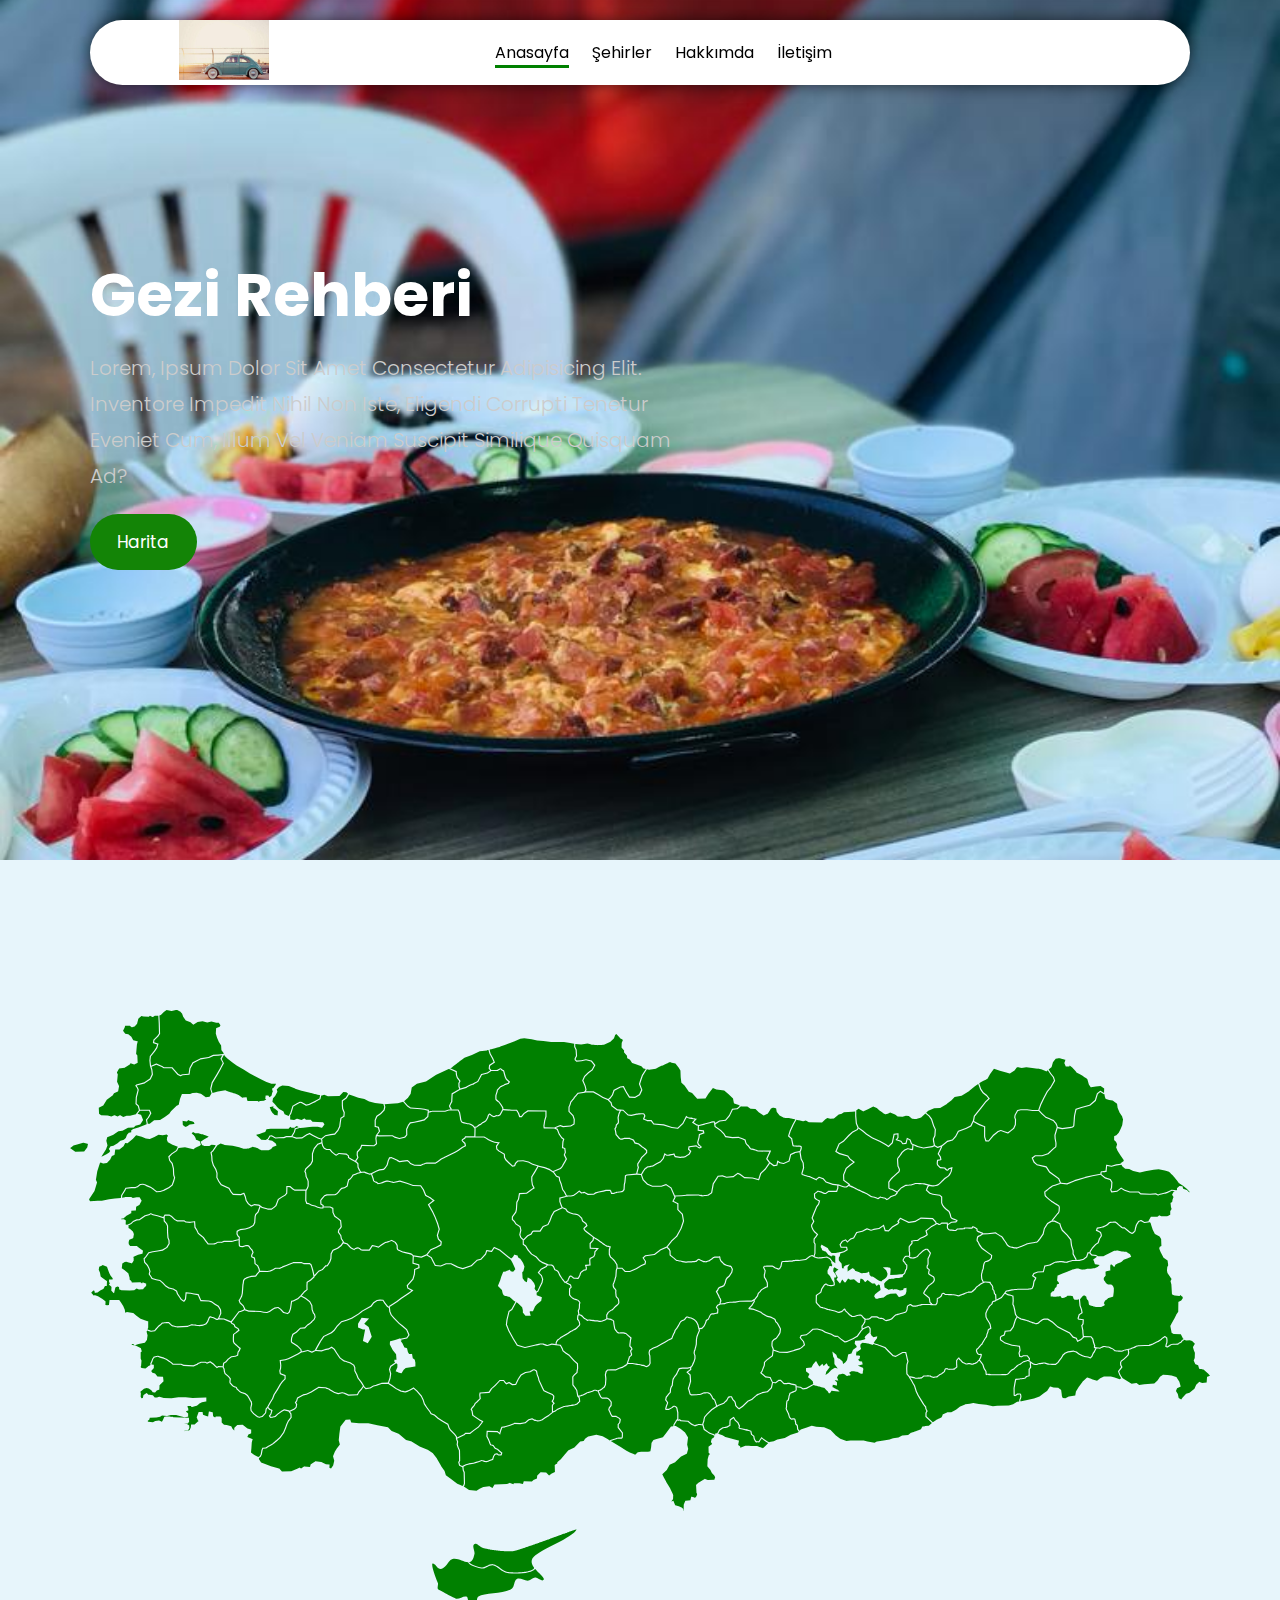
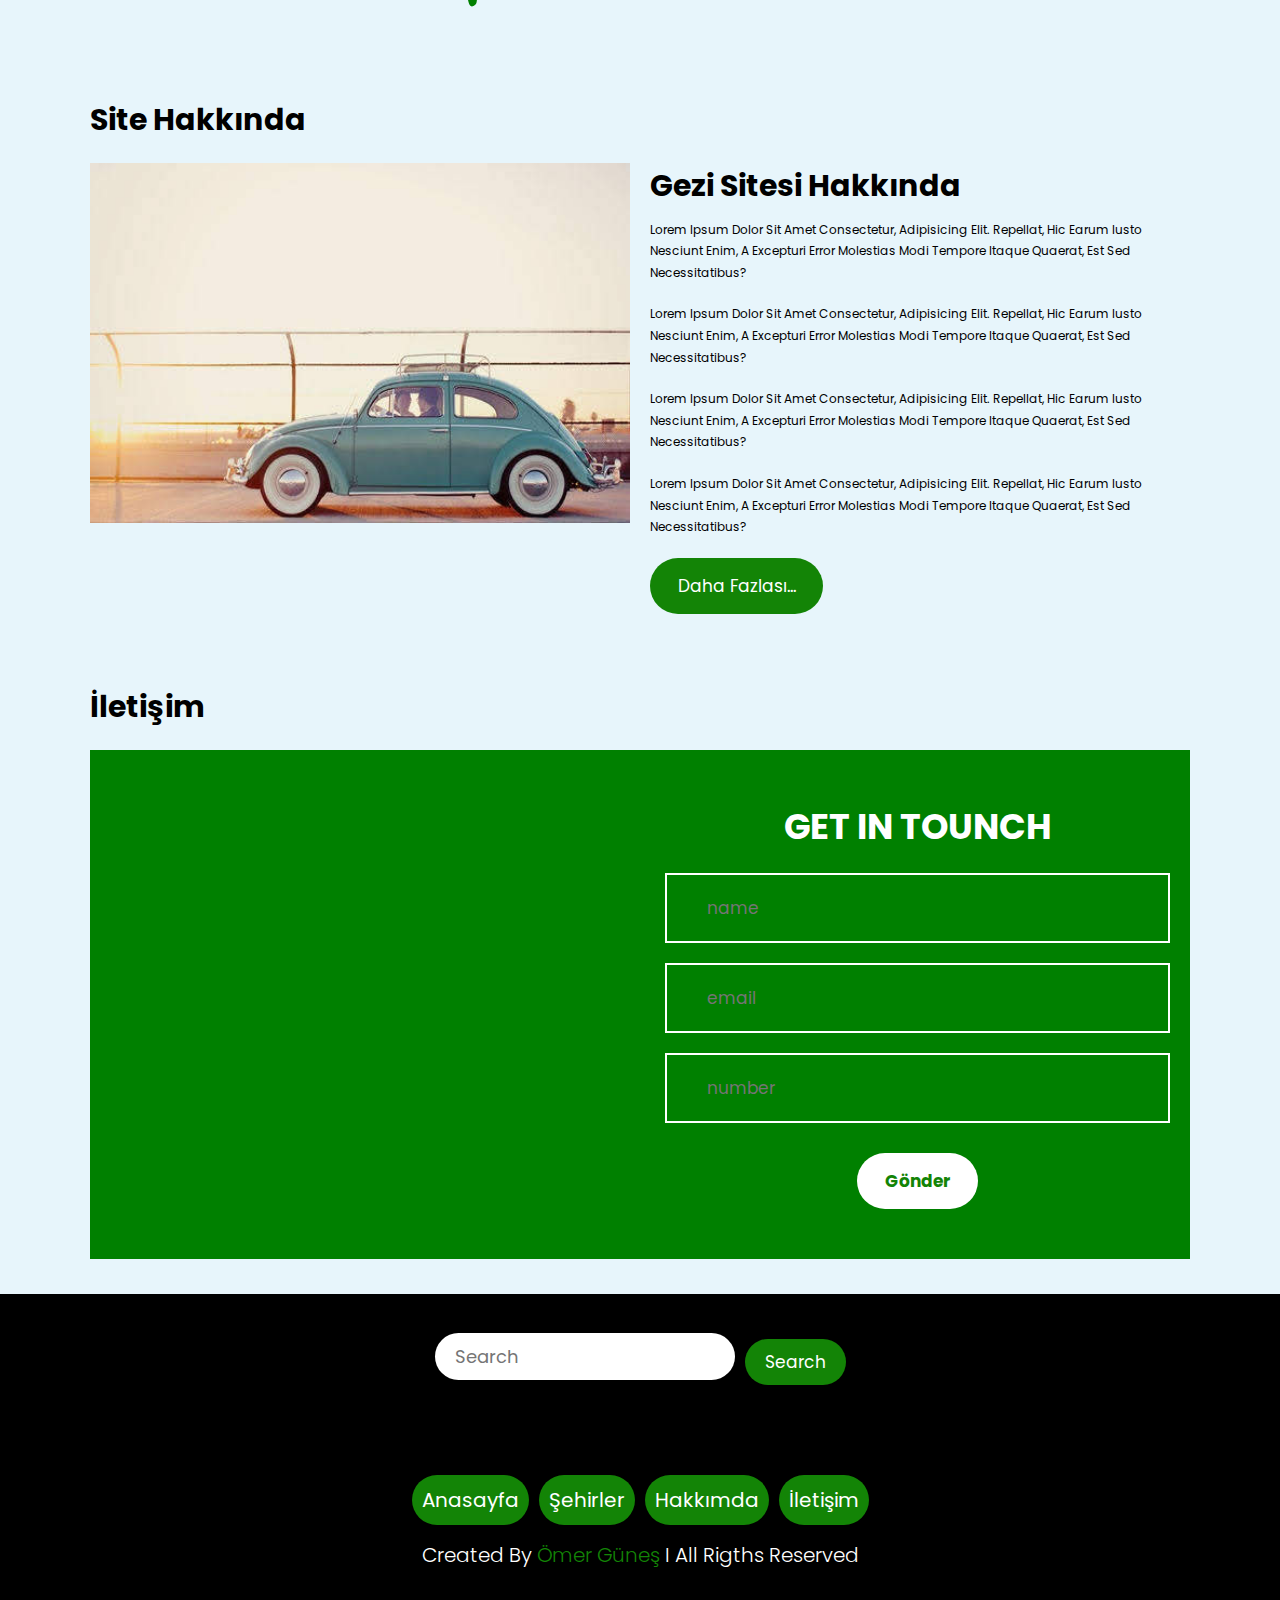
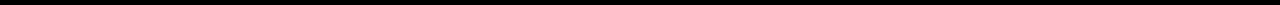
==== index.html @ fa7131a2 "Temel sayfayı oluşturdum" ====
<!DOCTYPE html>
<html lang="en">
  <head>
    <meta charset="UTF-8" />
    <meta http-equiv="X-UA-Compatible" content="IE=edge" />
    <meta name="viewport" content="width=device-width, initial-scale=1.0" />
    <link rel="stylesheet" href="style.css" />
    <link
      rel="stylesheet"
      href="https://cdnjs.cloudflare.com/ajax/libs/font-awesome/6.4.0/css/all.min.css"
      integrity="sha512-iecdLmaskl7CVkqkXNQ/ZH/XLlvWZOJyj7Yy7tcenmpD1ypASozpmT/E0iPtmFIB46ZmdtAc9eNBvH0H/ZpiBw=="
      crossorigin="anonymous"
      referrerpolicy="no-referrer"
    />
    <title>GEZİ</title>
  </head>
  <body>
    <!-- header start -->
    <header class="header">
      <a href="#" class="logo">
        <img src="./img/araba.jpg" alt="logo" />
      </a>
      <nav class="navbar">
        <a href="#" class="active">Anasayfa</a>
        <a href="#">Şehirler</a>
        <a href="#">Hakkımda</a>
        <a href="#">İletişim</a>
      </nav>
      <div class="buttons">
        <button>
          <i class="fa-solid fa-magnifying-glass" style="color: green"></i>
        </button>
        <button>
          <i class="fas fa-bars" style="color: green"></i>
        </button>
      </div>
    </header>
    <!-- header end -->
    <!-- home start -->
    <section class="home">
      <div class="content">
        <h3>Gezi Rehberi</h3>
        <p>
          Lorem, ipsum dolor sit amet consectetur adipisicing elit. Inventore
          impedit nihil non iste, eligendi corrupti tenetur eveniet cum, illum
          vel veniam suscipit similique quisquam ad?
        </p>
        <a href="#" class="btn">Harita</a>
      </div>
    </section>
    <!-- home end -->
    
    <!-- cities start -->
    <!-- SVG Türkiye Haritası | MIT Lisans | dnomak.com -->
    <!--Türkiye Haritası-->
    
    <div class="il-isimleri"></div>
    <div class="svg-turkiye-haritasi">
      <svg
        version="1.1"
        id="svg-turkiye-haritasi"
        xmlns="http://www.w3.org/2000/svg"
        xmlns:xlink="http://www.w3.org/1999/xlink"
        viewBox="0 0 1007.478 527.323"
        xml:space="preserve"
      >
        <g id="turkiye">
          <g
            id="adana"
            data-plakakodu="01"
            data-alankodu="322"
            data-iladi="Adana"
          >
            <path
              d="M545.408,271.835c-0.276,0-0.514,0.209-0.812,0.594c-0.298,0.385-0.571,0.883-0.97,1.28 c-0.469,0.469-1.273,0.823-2.063,1.218c-0.395,0.197-0.768,0.397-1.062,0.561c-0.294,0.165-0.525,0.346-0.5,0.312 c-0.047,0.062-0.208,0.342-0.375,0.656s-0.356,0.697-0.563,1.094c-0.414,0.794-0.824,1.587-1.22,2.061 c-0.519,0.623-0.954,1.969-2.096,2.968c-0.41,0.358-0.525,0.729-0.626,1.156s-0.125,0.904-0.407,1.375 c-0.162,0.269-0.705,1.3-1.189,2.311c-0.242,0.506-0.461,1.02-0.626,1.438s-0.25,0.786-0.25,0.781c0,0.289-0.146,0.497-0.281,0.656 s-0.285,0.299-0.469,0.438c-0.368,0.276-0.827,0.538-1.281,0.78c-0.877,0.47-1.691,0.817-1.75,0.843 c-0.002,0.001-0.062,0.031-0.062,0.031l-2.845,1.717v0.031h-0.033l-2.876,1.498l-4.189,2.404h-0.031l-0.031,0.031l-2.97,1.092 l-0.062,0.031l-3.032,1.748l-0.439,1.688v0.031l0.124,1.312v0.031l0.499,1.531v0.062v0.062l0.123,2.781c0,0,0.016,0.717,0.03,1.469 c0.008,0.376,0.014,0.74,0.03,1.062c0.017,0.322,0.057,0.635,0.062,0.656c0.084,0.336-0.003,0.562-0.094,0.812 s-0.219,0.485-0.344,0.719c-0.25,0.468-0.531,0.875-0.531,0.875v0.031l-0.062,0.031c0,0-0.343,0.381-0.812,0.75 c-0.469,0.369-1.003,0.811-1.688,0.811c-0.545,0-1.063-0.237-1.5-0.439c-0.351-0.162-0.495-0.286-0.594-0.344c0,0-0.06,0-0.062,0 c-0.054-0.01-0.672-0.128-1.406-0.282c-0.383-0.08-0.783-0.164-1.125-0.251c-0.342-0.086-0.582-0.166-0.812-0.281 c0.015,0.008-0.275-0.076-0.594-0.125s-0.708-0.078-1.125-0.126c-0.834-0.094-1.702-0.188-2.25-0.345 c-0.755-0.216-3.191-0.613-3.281-0.627v0.031l-4-0.002c-0.016,0.032-0.127,0.263-0.344,0.562c-0.231,0.319-0.514,0.712-1,0.905 c-0.177,0.071-0.953,0.53-1.563,0.937c-0.609,0.407-1.125,0.78-1.125,0.78l-0.062,0.031l-0.062,0.031l-3.095,0.967l-0.062,0.031 l-2.845,1.373l-0.125,0.031h-0.094l-4.406-0.002l-2.719,0.155l-1.126,1.218l-0.595,2.469v0.031c0.004,0.027,0.109,0.84,0.218,1.781 c0.111,0.958,0.237,1.972,0.155,2.625c-0.115,0.924-0.252,4.125-0.252,4.125v0.094l-0.031,0.062c0,0-0.22,0.625-0.532,1.281 c-0.156,0.328-0.338,0.676-0.532,0.969c-0.193,0.293-0.376,0.538-0.75,0.688c-0.14,0.056-0.476,0.367-0.906,0.781 s-0.968,0.93-1.657,1.343c-0.97,0.581-1.526,0.626-2.031,0.749l1.061,2.751l0.031,0.031v0.031l0.968,1.813l0.031,0.031 c0.02,0.033,0.153,0.27,0.375,0.531c0.237,0.279,0.58,0.469,0.562,0.469c0.282,0,1.048-0.046,1.844-0.061s1.597-0.012,2.125,0.063 c0.943,0.136,1.735,0.455,2.437,1.157c0.726,0.726,1.937,2.439,1.937,2.439l0.125,0.156l-0.031,0.156l-0.127,3.156v0.188 l-0.094,0.125l-1.47,1.718l-0.407,1.562l0.78,1.594l0.031,0.031v0.031l0.843,2.156l1.093,1.689l3.156,0.002h0.125l0.125,0.062 l2.655,1.501l0.031,0.031l0.062,0.062l0.999,1.001l0.188,0.188l-0.033,0.229l-0.126,1.156v0.031l-0.407,1.906v0.125l-0.094,0.094 l-1.157,1.28l-0.001,2.5l1.687,2.157l1.874,2.376l0.125,0.156v0.156l-0.002,2.781c0,0-0.018,0.526-0.126,1.062 c-0.054,0.268-0.124,0.551-0.281,0.812c-0.157,0.261-0.477,0.531-0.875,0.531c-0.379,0-1.217-0.017-2.031-0.001 c-0.407,0.008-0.803,0.045-1.125,0.061c-0.322,0.017-0.599,0.025-0.625,0.031c-0.315,0.079-1.176,0.629-2.281,0.905 c-0.934,0.233-3.099,0.937-3.189,0.967l-0.062,0.031l-0.189,0.098l2.155,1.313l6.248,3.753l5.498,3.378l0.031,0.031l3.343,1.752 h0.031l2.437,1.063l1.844,0.782l2.095-2.093l0.125-0.125l0.156-0.031l2.875-0.342h0.031h0.031l6.125,0.003l2-0.468l0.658-3.562 v-0.031l0.346-3.719l0.031-0.125l0.062-0.094l1.439-2.155l0.062-0.125l0.156-0.062l2.689-1.061h0.031l0.031-0.031l5.563-1.372 l3.252-4.31l3.753-4.998l0.125-0.156l0.219-0.031l1.781-0.28l0.251-1.531l0.031-0.094l0.031-0.094l1.783-3.03l0.031-0.031v-0.031 l1.407-1.749c0-0.248,0.002-3.016,0.002-3.5c0-0.505,0.001-2.125,0.001-2.125c-0.034-0.14-0.734-2.996-0.873-3.969 c-0.034-0.237-0.168-0.372-0.5-0.531s-0.802-0.276-1.25-0.501c-0.016-0.008-0.085-0.031-0.25,0.031s-0.364,0.195-0.562,0.344 c-0.396,0.297-0.75,0.656-0.75,0.656l-0.029,0.061l-0.094,0.031l-2.782,1.529l-0.094,0.031l-0.094,0.031 c0,0-1.74,0.124-2.438,0.124c-0.274,0-0.563-0.145-0.719-0.344s-0.207-0.393-0.219-0.562c-0.024-0.339,0.062-0.625,0.062-0.625 l0.657-2.375v-0.031v-0.031l0.939-2.311l-0.25-0.5l-0.031-0.062l-1.343-1.845l-0.123-0.157l0.031-0.219l0.501-2.406l0.031-0.125 l0.062-0.094l2.158-2.749l0.031-0.062h0.031c0,0,0.357-0.358,0.719-0.75c0.181-0.196,0.379-0.391,0.5-0.562 c0.091-0.128,0.118-0.246,0.125-0.25c0.003-0.614,0.126-2.531,0.126-2.531v-0.062l0.031-0.062l0.626-1.906l0.031-0.062l0.031-0.062 l0.813-1.125l0.377-3.562v-0.031c0,0,0.073-0.43,0.189-0.969s0.231-1.144,0.501-1.594c0.374-0.623,1.239-2.143,2.096-2.999 c0.62-0.62,1.157-1.968,1.157-1.968v-0.031l0.031-0.031l1.877-3.78l0.125-0.25l0.281-0.031l2.906-0.373h0.031h0.031l4.375,0.002 h0.031l2.156-0.655v-0.219l0.656-0.031c0.105-0.118,0.263-0.275,0.531-0.625c0.348-0.454,0.697-1.08,0.72-1.219 c0.088-0.53,0.382-1.137,0.657-1.688s0.532-1,0.532-1l0.813-2.781v-0.035l0.001-2.281l-0.718-2.062l-0.031-0.125v-0.094 l0.251-2.031v-0.062l0.031-0.062c0,0,0.533-1.191,0.626-1.562c0.131-0.524,0.501-1.906,0.501-1.906l0.501-2.25l0.127-3.719v-0.031 l0.376-2.656v-0.062l0.031-0.031l0.626-1.906v-0.031l1.596-3.624l-0.842-3.25c0,0-0.252-1.139-0.374-1.625 c-0.002-0.007-0.138-0.276-0.281-0.562s-0.32-0.64-0.5-0.969c-0.342-0.624-0.624-1.133-0.655-1.188c0,0-1.022-1.23-1.905-1.782 c-0.985-0.616-1.907-1.102-3.624-1.471c-0.916-0.197-1.31-0.39-1.531-0.501S545.871,271.835,545.408,271.835z"
            />
          </g>
          <g
            id="adiyaman"
            data-plakakodu="02"
            data-alankodu="416"
            data-iladi="Adıyaman"
          >
            <path
              d="M705.466,280.329c-0.12,0.034-0.464,0.146-0.875,0.312 c-0.429,0.173-0.949,0.382-1.438,0.593c-0.911,0.393-1.64,0.7-1.75,0.749l-1.72,1.687l-0.031,0.062l-3.534,4.936l-0.062,0.094 l-0.094,0.062l-3.751,2.123l-0.031,0.031l-5.001,2.309l-0.062,0.031h-0.031l-2.157,0.562l-0.219,0.031l-0.188-0.125l-3.218-2.314 v-0.031h-0.031l-3.03-2.565c-0.14,0.01-0.503,0.031-1.094,0.03c-0.692,0-1.419,0.039-2-0.251c-0.796-0.398-2.291-1.492-2.437-1.595 l-0.062-0.031l-5.311-1.753l-0.062-0.031l-0.031-0.031l-2.811-1.752l-4.155-1.033h-0.031l-3.438,0.186l-3.44,3.092l-0.031,0.031 l-2.157,1.593l-0.094,0.062l-0.125,0.031l-4.375,0.686l-0.658,1.437l2.654,3.126l0.094,0.094v0.093l0.904,3.031l0.094,0.312 l-0.219,0.188c0,0-0.783,0.731-1.689,1.499c-0.452,0.384-0.924,0.794-1.376,1.124s-0.86,0.589-1.25,0.718 c-1.087,0.361-5.001,1.591-5.001,1.591l-6.251,1.809h-0.094h-0.062l-6.438-0.191h-0.062h-0.062l-5.343-1.784l-0.627,4.562 l-0.031,0.219l-0.156,0.125l-4.783,3.528l-0.062,0.031l-1.939,1.968c-0.001,0.159,0.007,0.54-0.032,1.156 c-0.023,0.366-0.071,0.768-0.126,1.125c-0.054,0.357-0.109,0.655-0.251,0.938c-0.134,0.268-0.6,1.463-1.001,2.53 c-0.402,1.068-0.751,2.062-0.751,2.062l-0.031,0.062l-0.031,0.062l-0.813,1.062l3.654,3.19l3.938,0.502l0.281,0.031l0.125,0.25 l1.967,4.095l-0.156,0.062l2.375,0.22l2.626-1.999l0.156-0.125h0.156l1.781,0.001h0.188l0.156,0.156l2.155,2.157l0.094,0.094 l0.031,0.125c0.007,0.013,0.023,0.041,0.094,0.094c0.141,0.105,0.5,0.281,1.312,0.282c0.836,0,1.511-0.12,2.188-0.187 c0.677-0.067,1.375-0.064,2.156,0.22c0.632,0.23,1.651,0.469,2.594,0.657c0.943,0.189,1.748,0.313,2.219,0.501 c0.15,0.06,0.246,0.09,0.375,0.156s0.305,0.219,0.375,0.406c0.14,0.374,0.062,0.547,0.061,1.031c0,0.092,0.022,0.313,0.031,0.438 l0.062-0.438l3.375,0.346l0.125,0.031l0.094,0.062l2.03,1.313l2.719-0.343l6.314-3.466l-0.437-2.438l-2.374-2.063l-1.53-1.251 l-0.281-0.25l0.156-0.344l1.095-2.311l-2.843-2.408l-0.188-0.156v-0.219l0.001-2.031v-0.438l0.438-0.062l4.406-0.592l1.282-2.405 l0.031-0.062l0.031-0.031l2.251-2.655l0.469-0.562l0.375,0.625l1.717,3.095l0.031,0.062l0.874,1.156l2.126-2.03l0.469-0.438 l0.312,0.562l0.811,1.438l2.063-2.03l0.5-0.5l0.312,0.594l1.061,2.001l0.969,0.439l0.562,0.25l-0.375,0.5l-2.814,3.873v0.031 l-0.627,2.719v0.031l2.563-1.749c0,0,0.06-0.06,0.062-0.062c0.094-0.094,1.735-1.753,2.157-2.28 c0.197-0.247,0.49-0.458,0.812-0.688s0.678-0.471,1.031-0.687c0.706-0.433,1.344-0.78,1.344-0.78l0.188-0.094l0.188,0.031 l2.406,0.595l-0.78-1.062l-2.029-2.782l-0.091-0.122v-0.156l-0.123-4.438l-0.937-1.782l-0.062-0.062v-0.094l-0.498-3.281 l-0.218-1.312l1.031,0.845l2.405,2.032l0.094,0.094l0.031,0.125c0,0,0.187,0.529,0.405,1.125c0.219,0.596,0.504,1.291,0.593,1.469 c-0.041-0.082,0.074,0.094,0.281,0.219c0.207,0.125,0.477,0.254,0.75,0.375c0.546,0.243,1.094,0.407,1.094,0.407l0.094,0.062 l0.062,0.062l2.03,1.876l0.125,0.125l0.031,0.156l0.468,2.156l2.095-1.53l1.407-1.999l0.972-4.687l0.062-0.281l0.281-0.094 l2.562-0.811l1.314-2.968l0.031-0.094l0.125-0.094l2.376-1.749l0.938-0.78l-0.624-1.281l-0.062-0.094l-1.061-1.157l-0.156-0.188 l0.031-0.219l0.251-2.031l0.062-0.406l0.406-0.031l4.156-0.248l3.625-0.842l1-0.843c-0.074-0.051-0.082-0.032-0.156-0.094 c-0.19-0.16-0.401-0.379-0.5-0.688s-0.024-0.709,0.219-1c0.38-0.456,1.38-1.394,2.313-2.28c0.917-0.869,1.721-1.628,1.751-1.655 l0.002-2.812c-0.043-0.085-0.232-0.477-0.531-0.906c-0.165-0.238-0.352-0.465-0.5-0.594 C705.549,280.358,705.489,280.341,705.466,280.329z"
            />
          </g>
          <g
            id="afyonkarahisar"
            data-plakakodu="03"
            data-alankodu="272"
            data-iladi="Afyonkarahisar"
          >
            <path
              d="M284.288,204.223c-0.181,0.067-1.091,0.432-2.281,0.843 c-0.651,0.224-1.343,0.453-1.906,0.624c-0.282,0.085-0.535,0.135-0.75,0.188c-0.192,0.047-0.334,0.086-0.5,0.094 c0.005,0.012-0.137,0.049-0.281,0.125c-0.193,0.101-0.456,0.249-0.75,0.438c-0.589,0.376-1.322,0.895-2.032,1.405 c-1.422,1.02-2.751,2.029-2.751,2.029l-0.219,0.156l-0.219-0.062l-2.688-0.72l-2.5-0.595l-2.471,3.78l-0.156,0.219h-0.281 c0,0-1.598-0.001-2.312-0.001c-0.357,0-1.264,0.022-2.188-0.001c-0.924-0.023-1.828-0.079-2.375-0.189 c-0.654-0.131-1.024-0.578-1.405-0.939c-0.382-0.361-0.778-0.69-1.469-0.845c-0.585-0.13-1.436,0.154-2.125,0.53 c-0.689,0.376-1.188,0.811-1.188,0.811l-0.219,0.156l-0.25-0.094c0,0-0.726-0.207-1.562-0.626s-1.811-1.01-2.437-1.845 c-0.999-1.334-2.491-2.656-2.561-2.72l-2.906-0.721l-1.407,2.155l-0.031,0.062l-0.062,0.062l-3.22,2.498l-0.062,0.031l-0.062,0.031 l-3.907,1.717l-1.502,2.78l-0.19,4.156v0.062v0.094l-1.097,3.035v0.062l-0.062,0.031l-2.127,3.218l-0.125,0.188l-0.219,0.031 l-1.25,0.155l-2.752,3.092l-0.062,0.062l-0.094,0.031l-3.314,1.593l-3.658,4.029l-0.188-0.156l-0.062,0.75v0.188l-0.156,0.125 l-3.127,2.873l-0.031,0.031h-0.031l-2.626,1.655l-0.19,2.844v0.031l0.092,3.344v0.25l-0.188,0.156l-2.345,1.811l-0.031,0.031 l-0.031,0.031l-2.596,3.03l3.405,1.846l0.031,0.031l0.031,0.031l3.936,3.033l0.094,0.062l0.031,0.094l1.81,3.313l0.031,0.094v0.094 l0.342,3.781l0.031,0.062l0.999,2.72l0.905,1l0.094,0.094l0.031,0.125l0.53,2.406l0.031,0.156l-0.062,0.156l-0.97,2.311 l-0.031,0.125l-0.094,0.062c0,0-0.605,0.545-1.251,1.155c-0.322,0.306-0.634,0.638-0.906,0.905 c-0.272,0.268-0.518,0.506-0.562,0.562c-0.183,0.229-0.407,0.365-0.719,0.594s-0.671,0.508-1.031,0.749 c-0.71,0.477-1.354,0.892-1.375,0.905h-0.031l-2.22,2.405l-0.125,0.156h-0.188l-3.844,0.342l-3.44,3.436l-0.062,0.062l-0.062,0.031 l-2.782,1.592l-1.064,3.187v0.031c-0.002,0.028-0.05,0.58-0.095,1.188c-0.045,0.623-0.095,1.342-0.095,1.438 c0-0.03,0.088,0.238,0.188,0.438c0.071,0.142,0.09,0.191,0.125,0.25l3.124,2.002l1.968,1.345l0.062,0.031l0.031,0.031l2.655,2.689 l0.094,0.094l0.062,0.125l0.468,1.844l0.781-0.062l4.376-1.154l0.156-0.031l0.156,0.062l3.405,1.408l2.907-1.404l-0.156-0.094 l1.908-3.53l2.283-4.03v-0.031l0.031-0.031l3.158-4.529l0.062-0.125l0.125-0.031l6.564-3.215l2.532-2.155l2.721-3.811v-0.031 l0.031-0.031l3.533-3.529l0.094-0.094l0.125-0.031l4.532-1.404l4.439-1.717l5.877-3.622l0.062-0.031l3.251-2.623l0.031-0.031h0.031 l7.752-4.277l2.19-3.03l0.062-0.094l0.094-0.031l3.157-1.904l0.062-0.062h0.094l2.531-0.374h0.062h0.037l2.656,0.126h0.25 l0.156,0.219l1.624,2.501v0.031l2.279,2.876l1.469,0.813l-0.5-0.812l6.533-4.277h0.031l4.002-3.029h0.031l6.283-4.278l2.907-2.06 l-3.343-1.908l-0.188-0.094l-0.062-0.219l-0.499-2.031l-0.062-0.25l0.156-0.188l5.003-5.747l1.19-4.311l0.283-4.031v-0.312 l0.312-0.125l3.439-1.373l-0.187-1.812l-4.749-1.409l-0.344-0.125v-0.375l0.253-6.281l-1.311-1.157 c-0.168-0.049-4.211-1.228-6.061-1.565c-1.061-0.194-2.202-0.643-3.218-1.096c-1.017-0.453-1.95-0.911-2.405-1.063 c-0.426-0.142-0.704-0.484-0.875-0.844s-0.264-0.757-0.311-1.156c-0.097-0.799-0.03-1.649-0.03-2.062 c0-0.073-0.082-0.328-0.219-0.625s-0.337-0.625-0.53-0.938c-0.376-0.606-0.726-1.094-0.749-1.125l-0.031-0.031L284.288,204.223z"
            />
          </g>
          <g
            id="agri"
            data-plakakodu="04"
            data-alankodu="472"
            data-iladi="Ağrı"
          >
            <path
              d="M910.727,145.691l-6.97,1.34l-6.22,1.403h-0.031l-9.377,2.839l-0.062,0.031l-6.721,2.808 l-0.125,0.062h-0.125l-5.688-0.534c-0.007,0.002-0.024-0.003-0.031,0c-0.554,0.206-1.048,0.423-2.219,0.843 c-1.677,0.6-3.456,1.22-4.22,1.373c-0.121,0.024-0.678,0.277-1.281,0.687c-0.603,0.411-1.294,0.949-2.001,1.499 c-0.707,0.55-1.408,1.135-2.001,1.593s-1.049,0.789-1.407,0.968c-0.111,0.055-0.172,0.13-0.219,0.312 c-0.047,0.182-0.029,0.463,0,0.781c0.058,0.637,0.249,1.37,0.249,2c0.015,0.045,0.061,0.128,0.125,0.219 c0.128,0.181,0.343,0.426,0.594,0.688c0.501,0.524,1.186,1.157,1.874,1.751c1.358,1.175,2.684,2.194,2.718,2.22l0.031,0.031 c0.054,0.033,4.492,2.727,6.029,3.753c0.902,0.601,1.187,1.538,1.187,2.407s-0.189,1.75-0.189,2.562 c-0.001,1.835-1.162,2.694-1.377,2.843l-0.031,0.031c-0.011,0.008-0.094,0.094-0.094,0.094l-4.534,5.748l1.469,0.001h0.125 l0.094,0.062l4.687,2.253l0.188,0.125l0.062,0.188l0.749,2.594l0.031,0.062l1.279,2.97l4.123,4.158h0.031v0.031l3.404,4.158 l0.094,0.125l0.031,0.156l0.622,5.219v0.062c0.016,0.053,0.258,0.806,0.53,1.688c0.141,0.456,0.278,0.928,0.405,1.312 c0.128,0.384,0.259,0.706,0.281,0.75c0.156,0.313,0.162,0.575,0.187,0.938s0.031,0.786,0.03,1.188c0,0.737-0.028,1.3-0.032,1.406 l2.716,5.063l-0.531,0.281l2.812-0.06h0.031l3.626-1.029l0.031-0.031l2.345-1.843l1.127-3.437l0.094-0.344h0.375l1.344,0.001 c0.03-0.156,0.051-0.32,0.094-0.469c0.132-0.456,0.312-0.844,0.312-0.844v-0.062l0.031-0.031l1.626-2.405v-0.031l0.031-0.031 l3.033-3.404l0.031-0.031l0.062-0.031l1.97-1.311l1.221-3.624l0.031-0.062l0.031-0.062c0,0,0.313-0.428,0.657-0.938 c0.343-0.51,0.751-1.124,0.845-1.312c-0.035,0.07,0.002-0.109-0.031-0.344s-0.102-0.543-0.188-0.844s-0.198-0.595-0.281-0.844 c-0.069-0.207-0.087-0.336-0.125-0.469c-0.011-0.009-0.016,0.012-0.031,0c-0.078-0.059-0.214-0.155-0.375-0.25 c-0.321-0.19-0.752-0.436-1.188-0.657c-0.871-0.441-1.75-0.813-1.75-0.813l-0.406-0.188l0.156-0.438l0.626-1.969l0.094-0.281 l0.281-0.062l3.125-0.529v0.031c0.027-0.008,0.689-0.21,1.438-0.437c0.382-0.116,0.772-0.234,1.094-0.343 c0.322-0.11,0.589-0.247,0.594-0.25c0.455-0.273,2.212-1.232,2.407-1.343c0,0,0.113-0.082,0.125-0.094 c0.087-0.087,0.365-0.385,0.781-0.781c0.237-0.226,0.501-0.465,0.719-0.656c0.218-0.191,0.332-0.322,0.562-0.438 c0.216-0.108,0.294-0.099,0.469-0.125s0.378-0.068,0.625-0.094c0.494-0.051,1.113-0.079,1.719-0.124 c1.211-0.089,2.375-0.155,2.375-0.155l0.188-0.031l0.125,0.094l1.53,1.001l0.031,0.031l0.031,0.031l1.655,1.657l0.031,0.031 c0.032,0.025,0.645,0.475,1.311,1.001c0.343,0.27,0.682,0.541,0.969,0.782c0.247,0.207,0.416,0.327,0.562,0.5 c0.018,0.008,0.078,0.053,0.156,0.062c0.157,0.019,0.401,0.01,0.625,0c0.448-0.021,0.875-0.062,0.875-0.062l0.219-0.031 l0.188,0.125l2.749,2.314l1.811,1.501l0.062,0.031c0.052,0.031,0.426,0.255,0.875,0.5c0.24,0.131,0.488,0.251,0.688,0.344 c0.1,0.046,0.19,0.073,0.25,0.094c0.063-0.039,0.146-0.109,0.25-0.188c0.225-0.171,0.507-0.415,0.781-0.656 c0.481-0.423,0.834-0.746,0.938-0.843l0.501-2.438v-0.031c0,0,0.608-2.26,0.814-2.875c0.079-0.237,0.207-0.474,0.375-0.75 s0.392-0.567,0.594-0.875s0.405-0.626,0.562-0.875s0.275-0.484,0.281-0.5c0.16-0.4,0.395-0.463,0.656-0.594 s0.584-0.245,0.875-0.344c0.582-0.198,1.125-0.343,1.125-0.343l0.188-0.031l0.188,0.094l2.874,1.596l3.75-0.592l-0.281-0.25 l0.188-0.344l1.783-3.03l0.156-0.25h0.281l5.5,0.003l1.376-1.155l0.219-0.188l0.281,0.125l1.531,0.595l5.031,0.003h0.062 l1.281-0.437l0.094-0.031l1.406-0.843l0.002-3v-0.125l0.094-0.125l1.126-1.843l-0.53-1.531l-0.031-0.031v-0.062l-0.373-3.281 l-0.062-0.312l0.281-0.156l1.188-0.78l0.345-2.062l0.031-0.031v-0.031l0.813-2.312l-1.124-1.689l-0.188-0.25l0.156-0.25l1.251-2.28 l0.094-0.125l0.125-0.062l0.812-0.438l-2.5-0.345l-4.313,2.092h-0.031l-0.031,0.031c0,0-1.133,0.31-2.344,0.624 c-0.606,0.157-1.222,0.317-1.75,0.437s-0.894,0.188-1.219,0.187c-0.149,0-0.826,0.191-1.344,0.405 c-0.518,0.215-0.938,0.437-0.938,0.437l-0.219,0.125l-0.219-0.125l-1.999-1.001l-4.906,0.341h-0.031h-0.027l-8.375-0.349 l-0.188-0.031l-0.125-0.094l-1.655-1.501l-7.469-0.004h-0.094l-0.094-0.031l-4.624-1.597l-0.062-0.031h-0.031l-2.749-1.626 l-3.313,2.467l-0.094,0.094h-0.125l-4.812,0.716l-0.406,0.062l-0.126-0.378l-0.905-2.126l-0.094-0.219l0.125-0.188l0.657-1.406 l0.347-4.688l-1.249-2.22l-4.468-1.346l-0.094-0.031l-0.062-0.062L910.727,145.691z"
            />
          </g>
          <g
            id="amasya"
            data-plakakodu="05"
            data-alankodu="358"
            data-iladi="Amasya"
          >
            <path
              d="M486.914,88.991l-1.157,2.655l-0.031,0.062c-0.017,0.06-0.196,0.75-0.407,1.562 c-0.11,0.423-0.232,0.861-0.313,1.219c-0.08,0.358-0.125,0.707-0.125,0.688c0,0.043,0.052,0.381,0.094,0.781 s0.084,0.901,0.124,1.406s0.068,1.025,0.061,1.469s0.003,0.786-0.22,1.156c-0.247,0.412-0.658,0.814-1.032,1.187 c-0.305,0.305-0.473,0.481-0.562,0.562l-0.376,1.969v0.094l-0.062,0.094l-0.751,1.219l0.437,1.531v0.031v0.031l0.498,3.156 l2.433,2.908c0.043,0.039,0.265,0.254,0.594,0.5c0.179,0.134,0.373,0.255,0.531,0.344c0.158,0.089,0.311,0.125,0.25,0.125 c0.001,0,0.26-0.026,0.531-0.094s0.595-0.188,0.906-0.281c0.623-0.187,1.188-0.343,1.188-0.343l0.062-0.031h0.094 c0,0,3.9,0.002,4.531,0.002c0.358,0,0.642,0.102,1.031,0.251s0.826,0.339,1.25,0.532c0.847,0.384,1.625,0.782,1.625,0.782 l0.125,0.062l0.094,0.125l1.374,2.439c0.281,0.053,1.846,0.383,2.438,0.501c0.205,0.041,0.347,0.092,0.5,0.188 s0.293,0.24,0.469,0.375c0.351,0.27,0.76,0.597,1.155,0.939c0.396,0.341,0.799,0.671,1.124,0.939 c0.326,0.267,0.627,0.47,0.625,0.469c0.318,0.127,0.575,0.353,0.969,0.657c0.394,0.303,0.875,0.666,1.311,1.032 c0.874,0.731,1.655,1.439,1.655,1.439l0.156,0.156v0.219l-0.001,1.906v0.188l-0.125,0.156l-1.782,1.78l-2.72,2.687l-0.72,1.469 v0.031l-0.031,0.031l-2.44,3.655l-0.001,1.656l0.468,1.156l0.062,0.156l-0.031,0.156l-0.782,2.906l-0.626,2.562l3.281,0.314 l1.501-2.624v-0.031l0.031-0.031l1.876-2.499l0.062-0.062l0.062-0.062c0,0,0.511-0.363,1.094-0.718 c0.291-0.178,0.593-0.359,0.875-0.5s0.488-0.25,0.844-0.25c0.001,0,0.354-0.055,0.75-0.125s0.872-0.156,1.344-0.249 c0.894-0.179,1.665-0.325,1.75-0.343l3.22-1.998h0.031l3.439-1.748l2.157-2.499l1.502-4.061l0.219-0.625l0.531,0.375 c0,0,0.38,0.261,0.875,0.531s1.116,0.501,1.344,0.501c0.114,0,0.603-0.051,1.156-0.155c0.553-0.105,1.208-0.233,1.844-0.374 c1.273-0.282,2.438-0.561,2.438-0.561l0.406-0.125l0.188,0.406l0.905,2l4.094,0.721c0.082-0.008,0.973-0.1,2.031-0.249 c0.553-0.078,1.14-0.178,1.625-0.28s0.898-0.223,1-0.28c0.79-0.451,2.764-1.768,2.97-1.904l1.063-2.218l-1.593-1.376l-0.219-0.188 l0.062-0.312l0.501-2.25l0.062-0.344l0.375-0.062l6.312-0.747l0.188-0.031l0.188,0.125c0,0,0.526,0.445,1.125,0.876 c0.3,0.215,0.61,0.443,0.875,0.594s0.513,0.188,0.438,0.188c0.216,0,0.678-0.069,0.938-0.187c0.025-0.011,0.011-0.019,0.031-0.031 c-0.183-0.185-0.589-0.558-1.031-0.907c-0.513-0.404-0.969-0.751-0.969-0.751l-0.125-0.062l-0.062-0.156l-0.749-1.875l-0.062-0.156 l0.031-0.156l1.253-4.874l0.282-2.125l0.031-0.312l0.281-0.094l3.501-1.373l-0.218-1l-4.188-0.596l-0.438-0.062v-0.438l0.127-3.781 h0.281L553.562,102h-0.094l-0.062-0.062l-3.217-2.132l-0.5-0.344l0.406-0.438l2.063-2.187c-0.435-0.085-0.69-0.142-1.469-0.282 c-1.244-0.223-2.697-0.439-3.094-0.44c-0.758,0-1.484-0.407-2.094-0.782c-0.325-0.2-0.368-0.263-0.562-0.406l-1.189,2.343 l-1.596,3.061l-0.031,0.062l-0.062,0.062l-4.658,4.466l-0.156,0.156l-0.25-0.031l-5.188-0.722h-0.031l-0.031-0.031l-7.218-2.285 h-0.031l-8.719-0.724l-0.25-0.031l-0.125-0.188l-1.967-2.813l-3.344-0.002h-0.094l-0.094-0.062l-3.216-1.407l-0.438-0.188 l0.188-0.469l0.97-2.499c-0.036-0.121-0.083-0.383-0.25-0.75c-0.101-0.223-0.239-0.435-0.344-0.562 c-0.052-0.064-0.077-0.11-0.094-0.125c-0.274,0-1.756,0.066-3.094,0.154c-1.306,0.086-2.473,0.182-2.531,0.187 c-0.001,0-0.062,0-0.062,0l-4.939,1.059h-0.062h-0.094l-2.875-0.346l-0.156-0.031l-0.125-0.125l-4.154-3.971L486.914,88.991z"
            />
          </g>
          <g
            id="ankara"
            data-plakakodu="06"
            data-alankodu="312"
            data-iladi="Ankara"
          >
            <path
              d="M349.776,112.635l-0.47,0.969l-0.062,0.125l-0.125,0.062l-1.939,1.187 c-0.027,0.051-0.064,0.094-0.094,0.188c-0.017,0.052-0.029,0.072-0.031,0.094c0.143,0.115,0.289,0.261,0.5,0.469 c0.238,0.234,0.543,0.507,0.812,0.781c0.538,0.55,1.03,1.063,1.03,1.063l0.094,0.125l0.031,0.125l0.437,2.156l0.062,0.375 l-0.344,0.156l-2.439,1.218l-0.062,0.031l-3.939,2.748h-0.031l-2.689,1.624h-0.031l-6.314,3.028c0,0-0.03,0.031-0.031,0.031 c-0.034,0.019-0.626,0.327-1.281,0.687c-0.337,0.185-0.677,0.381-0.969,0.53c-0.146,0.075-0.262,0.135-0.375,0.188 s-0.182,0.092-0.312,0.125c0.058-0.015-0.245,0.115-0.531,0.25s-0.656,0.297-1,0.468c-0.688,0.344-1.312,0.687-1.312,0.687 l-3.157,2.342v0.031h-0.031l-1.876,1.249l-0.125,0.094h-0.125c0,0-6.978-0.004-7.781-0.004c-0.198,0-1.069,0.195-1.781,0.437 c-0.678,0.229-1.226,0.446-1.281,0.468l-0.062,0.031l-1.813,0.968l-0.125,0.031h-0.125l-5.719-0.065h-0.094l-0.094-0.062 l-3.561-1.596l-0.125-0.062l-0.062-0.062l-1.343-1.532l-1.094-0.782l-3.625,0.404h-0.031l-3,0.529l-0.156,0.031l-0.159-0.066 l-2.03-1.157l-0.031-0.031l-2.843-1.314l-2.03-1.001l-1.344,0.124l-0.907,1.874l-0.031,0.062v0.031l-1.064,4.03v0.094l-0.062,0.062 l-1.501,2.218l-0.031,0.031l-0.031,0.031l-1.532,1.624l-0.094,0.125l-0.188,0.031l-3.531,0.404l-0.125,0.031l-2.345,1.03h-0.031 l-2.657,1.311l-1.625,0.843l1.248,3.563v0.031h0.031l0.499,2.031c0.063,0.07,0.213,0.233,0.5,0.469 c0.342,0.282,0.787,0.531,1,0.532c0.713,0,1.241,0.454,1.656,0.845c0.285,0.268,0.387,0.39,0.5,0.531 c0.169-0.003,1.266-0.005,2.5-0.468c1.386-0.519,1.703-0.886,2.532-1.093c0.319-0.08,0.889-0.246,1.438-0.405 c0.549-0.16,1.08-0.311,1.562-0.311c0.324,0,0.706,0.1,1.25,0.22c0.544,0.119,1.185,0.282,1.812,0.439 c1.206,0.302,2.225,0.571,2.312,0.595l5.595-1.216l0.125-0.031l0.125,0.031l6.249,1.972l5.405,1.941h0.031l6.562,0.192h0.25 l0.156,0.219l2.31,3.376l0.031,0.031l0.031,0.062l2.059,5.001c0.125,0.063,0.818,0.409,1.75,0.907 c1.011,0.54,2.082,1.13,2.624,1.563c0.861,0.689,2.655,1.97,2.655,1.97l0.562,0.375l-0.531,0.406l-4.314,3.467l3.372,5.908v0.031 l2.154,4.47v0.031l2.309,5.876l0.031,0.031v0.031l1.435,5.001l0.031,0.125l-0.031,0.156l-1.597,5.218l0.842,3.125l2.405,2.407 l0.156,0.156l-0.031,0.25l-0.345,2.688l-0.031,0.25l-0.216,0.127l-4.313,2.31v0.031h-0.031l-4.532,1.936l-3.128,3.905l3.593,2.252 l0.125,0.062l0.062,0.125l1.748,3.532l1.623,3.063l4.438,0.471l4.657-1.966l0.094-0.062h0.094l4.312,0.002h0.125l0.094,0.062 l5.467,2.753l0.094,0.031l4.593,1.441l7.282-2.434l4.972-4.716l0.094-0.094l0.125-0.031l3.345-0.936l3.908-4.342l1.002-2.968 l0.125-0.438l0.438,0.094l3.969,0.69l2.096-3.249l0.219-0.375l0.406,0.188l5.311,2.534l0.031,0.031l0.062,0.031l9.371,7.693 l1.563-1.405v-0.031l1.063-1.749l0.188-0.344l0.375,0.125l2.344,0.72l0.281,0.094l0.062,0.312l0.155,1.031l1.937,1.313l0.094,0.031 l0.062,0.094l2.498,3.751l0.031,0.062v0.031l1.092,2.876l0.031,0.125l-0.031,0.156l-0.877,3.75l-0.031,0.125l-0.125,0.125 l-0.906,0.906l0.341,5.281l1.968,2.532l1.812,0.876l0.596-3.438l0.125-0.688l0.594,0.344l2.311,1.251l0.094,0.031l0.062,0.094 l2.498,3.22l0.062,0.062l0.031,0.062l0.874,2.312l0.062,0.156l-0.031,0.125l-0.501,2.312l1.655,2.313l0.062,0.062l0.75-0.469 l1.752-3.624l1.94-4.093v-0.031l0.47-2.625l-0.937-2.719l-2.624-2.657l-0.312-0.312l0.25-0.344l2.346-3.03l0.063-0.086l0.094-0.062 l4.563-2.467l0.625-0.938l-4.249-1.752l-0.062-0.031h-0.031l-2.155-1.439l-0.031-0.031l-0.062-0.062l-3.092-3.471h-0.031 l-3.874-2.314l-0.094-0.062l-0.031-0.062l-3.217-3.752l-0.031-0.031l-0.031-0.031l-1.904-3.282l-2.061-1.563l-0.219-0.156v-0.25 l0.002-3.719l-1.968-1.813l-0.094-0.062l-0.033-0.129l-0.905-2.5l-0.031-0.125l0.031-0.156l0.846-3.969l-0.655-2.781l-3.561-2.377 l-0.094-0.062l-0.062-0.094l-0.999-1.689l-0.062-0.094l-1.874-1.876l-0.156-0.156v-0.188l0.001-2.312v-0.188l0.094-0.125 l2.971-4.186l0.501-2.156l0.378-6.25v-0.094l0.031-0.094l1.439-2.687l0.847-4.844l0.062-0.406l0.406-0.031l6.094-0.341l4.158-3.123 h0.031h0.031l1.907-1.187l-1.218-2.47l-0.031-0.062v-0.094l-0.529-3.562l-0.031-0.031v-0.031l0.002-3.594v-0.125l0.094-0.125 l2.658-4.28l2.722-4.624l-4.407-1.438h-0.031l-0.031-0.031l-3.624-1.908l-4.624-1.066h-0.031l-4.344,0.186l-1.876,1.905 l-0.689,2.031l-0.094,0.281l-0.281,0.062l-1.969,0.343l-0.25,0.031l-0.188-0.156l-3.217-3.033v-0.031l-2.687-2.657l-0.062-0.062 l-0.031-0.062l-1.061-1.97l-0.062-0.094v-0.094l-0.155-2.625l-4.779-2.878l-0.031-0.031l-0.031-0.031l-1.624-1.439l-0.125-0.125 l-0.031-0.188l-0.343-2.656l-0.031-0.219l0.094-0.156l1.657-2.343l-2.906-0.346h-0.062l-0.031-0.031l-2.5-0.876l-0.031-0.031 h-0.031l-2.843-1.346h-0.031l-0.031-0.031l-1.655-1.126l-0.062-0.031l-2.218-1.157L349.776,112.635z"
            />
          </g>
          <g
            id="antalya"
            data-plakakodu="07"
            data-alankodu="242"
            data-iladi="Antalya"
          >
            <path
              d="M280.969,330.315l-5.625,0.216h-0.031l-4.157,1.498h-0.031l-2.75,0.779h-0.031 l-2.907,1.717l-0.094,0.031l-0.094,0.031l-3.781,0.498l-0.25,0.031l-0.188-0.188l-1.655-1.689l-1.22,1.78v0.031l-0.031,0.031 l-2.533,2.937l-0.031,0.062l-0.031,0.031l-1.095,2.124l-0.125,0.281h-0.281l-7.781,0.34l-0.125,0.031l-0.094-0.062l-3.499-1.564 l-0.094-0.031l-1.938-0.501l-3.344,0.873l-0.156,0.033l-0.125-0.031l-3.218-1.096h-0.031l-0.062-0.031l-3.03-1.69l-0.031-0.031 c0,0-0.565-0.381-1.188-0.782c-0.311-0.2-0.642-0.397-0.906-0.562s-0.502-0.298-0.531-0.312c0.008,0.004-0.231-0.106-0.5-0.188 s-0.616-0.161-0.938-0.25c-0.593-0.163-1.042-0.292-1.125-0.313l-5.531-0.284l-3.189,2.06l-0.031,0.031l-3.126,1.779h-0.032 l-4.282,2.06l-0.062,0.031h-0.062l-2.72,0.592l-2.939,1.592l-1.876,1.03l-0.751,2.594l-0.031,0.125l-0.062,0.062l-0.751,0.906 l0.811,1.375l0.094,0.156l-0.031,0.188l-0.376,2.406v0.156l-0.125,0.094l-1.501,1.687l-0.062,0.094l-0.094,0.031l-4.095,1.936 l1.155,1.626l0.094,0.094v0.156l0.186,3.031v0.188l-0.125,0.125l-2.44,3.311v0.031l-0.062,0.062l-1.157,2.53l-0.031,0.062 l-0.971,2.811v0.031l-1.783,4.374l-0.031,0.031l-0.031,0.062l-3.315,4.654l-0.031,0.031l-0.031,0.031l-3.036,2.783h-0.031 c0,0-0.643,0.526-1.345,1.093c-0.701,0.568-1.505,1.222-1.657,1.374c-0.235,0.235-0.529,0.396-0.969,0.655 c-0.44,0.26-0.978,0.557-1.5,0.843c-1.012,0.554-1.913,1.032-1.97,1.061c-0.002,0.001-0.062,0.031-0.062,0.031l-2.001,1.405 l-0.094,0.063h-0.125l-2.438,0.249l-0.595,1.594l-0.533,3.281l-0.031,0.094l-0.031,0.062l-1.063,2.061l-0.062,0.125l-0.125,0.062 l-1.219,0.78l-0.125,0.812l1.966,3.128l3.561,1.346l5.155,1.972h0.031l7.093,1.973l0.156,0.031l0.094,0.094l2.343,2.689 l8.219-0.339l5.782-2.435l0.031-0.031l1.219-0.687l0.25-0.125l0.25,0.156l1.156,0.72l2.595-1.78l0.156-0.125l0.156,0.031 l4.969,0.503l0.595-2.094l0.031-0.188l0.156-0.094l3.751-2.498l0.156-0.125l0.188,0.031l5,0.534l0.094,0.031l0.094,0.031 l3.968,2.096l2.75,0.002h0.531l-0.031,0.531l-0.157,2.344l1.469,0.72l1.845-2.655l0.031-0.031l0.971-4.155l-1.029-3.813 l-0.031-0.156l0.062-0.156l1.596-3.937l0.031-0.031v-0.031l1.626-2.687v-0.031h0.031l2.69-3.405l-0.998-3.845l-0.031-0.094 l0.031-0.094l0.534-5.344v-0.031l0.878-6.25l0.031-0.125l0.062-0.094l4.472-5.904l0.156-0.188h0.219l3.406-0.186h0.375l0.125,0.344 l0.749,2.188l6.812,0.692h0.031l8.188,0.004h0.031h0.062l8.03,1.785l9.28,1.817l0.156,0.031l0.094,0.094l3.06,3.096l0.062,0.031 l5.999,2.472l0.062,0.031l0.062,0.062l6.559,5.473l4.311,1.033l0.062,0.031l0.094,0.031l7.935,4.785l0.094,0.031l6.53,2.66h0.031 l0.062,0.031l4.279,2.877l0.062,0.031l0.062,0.062l3.747,4.814v0.031l0.031,0.031l3.715,6.596l0.031,0.031l2.842,4.064l0.031,0.062 l0.031,0.062l1.217,3.782l3.936,2.94h0.031l6.122,4.753l3.218,1.252v0.031l1.312,0.563l0.719-0.531l0.595-1.594l-0.245-9.75 l-0.718-1.719l-0.031-0.062l-0.031-0.062l-0.342-2.75l-2.655-1.282l-0.188-0.094l-0.062-0.219l-0.748-2.781l-0.062-0.219 l0.094-0.156l0.689-1.125l0.002-2.906l-0.122-6l-1.093-2.407v-0.031l-0.905-2.656l-0.031-0.125l0.031-0.125l0.345-2.375 l-0.937-2.407l-0.062-0.094v-0.094l0.001-1.75l-1.624-2.063l-0.031-0.031l-3.748-3.877l-0.031-0.062l-0.031-0.031l-0.999-1.657 l-0.031-0.031l-0.031-0.062l-0.936-2.969l-4.53-2.69l-3.78-2.408l-0.031-0.031l-0.031-0.031l-3.498-2.971l-0.031-0.031 l-2.778-1.187l-0.156-0.062l-0.094-0.156l-1.093-1.845l-0.031-0.031l-2.498-3.251V351.8l-2.279-3.407l-0.031-0.062l-0.031-0.062 l-0.967-3.345l-0.031-0.062l-1.56-3.251l-0.062-0.094l-3.936-4.533l-0.031-0.031l-2.468-2.22l-3.22,1.81l-0.031,0.031 c0,0-0.82,0.366-1.75,0.718c-0.465,0.176-0.949,0.332-1.406,0.468s-0.852,0.25-1.219,0.249c-0.651,0-1.573-0.245-2.406-0.47 s-1.531-0.439-1.531-0.439l-0.031-0.031h-0.062l-4.03-2.033h-0.034l-0.031-0.031l-3.124-2.252l-0.031-0.031l-3.78-2.377 L280.969,330.315z"
            />
          </g>
          <g
            id="artvin"
            data-plakakodu="08"
            data-alankodu="466"
            data-iladi="Artvin"
          >
            <path
              d="M837.06,50.525c-0.012,0.005-0.01,0.015-0.031,0.031c-0.07,0.056-0.193,0.15-0.312,0.281 c-0.24,0.262-0.534,0.628-0.812,1c-0.558,0.743-1.063,1.499-1.063,1.499l-0.062,0.094l-0.062,0.062l-3.782,2.498l-0.188,0.125 l-0.219-0.031l-3.937-1.033l-4.811-1.378v-0.031l-5.218-1.659l-2.283,3.124c0,0-0.749,1.075-1.47,2.218 c-0.36,0.572-0.706,1.149-0.97,1.624c-0.132,0.238-0.243,0.438-0.312,0.594c-0.044,0.097-0.081,0.159-0.094,0.188 c0,0.028-0.003,0.031,0,0.031c-0.008,0.207-0.085,0.345-0.156,0.438c-0.075,0.098-0.156,0.17-0.25,0.25 c-0.188,0.161-0.441,0.324-0.719,0.5c-0.555,0.352-1.252,0.75-1.97,1.124c-1.39,0.725-2.699,1.335-2.782,1.373l-2.032,1.374 l1.716,4.876l2.06,3.063l3.124,2.44l0.062,0.031l0.031,0.062l2.124,2.657l0.312,0.375l-0.344,0.312l-2.813,2.623l-0.062,0.062 l-4.565,5.998h-0.031l-5.473,6.716l-0.658,3.781l-0.031,0.062l-0.034,0.064l-0.094,0.219l4.999,2.659l0.062,0.031l4.593,1.784 l0.312,0.125v0.344l-0.005,8.875v0.031l0.967,3.126l1.875,0.095l3.784-4.592l0.031-0.031l0.031-0.031l3.94-3.217l0.031-0.062 l0.062-0.031l2.876-1.248l0.188-0.062l0.156,0.062l3.749,1.252h0.031l2.25,0.813l1.907-1.468v0.031l2.907-2.404l1.377-3.061 l0.158-4.25l-0.655-1.875l-0.062-0.125l0.031-0.125l0.345-2.125l0.031-0.094l0.031-0.094l2.158-3.905l0.091-0.19l0.219-0.062 l2.844-0.717h0.062h0.062l5.531,0.003h0.031h0.031l4.75,0.691l5.031,0.003l1.847-5.187V83.1v-0.031l2.691-5.53l3.034-5.717 l0.031-0.062l0.031-0.031l3.158-3.842l0.062-0.094l3.065-5.436l-0.967-2.939l-2.28-2.751v-0.031l-0.031-0.031l-2.186-3.282 l-0.969,0.78l-0.219,0.188l-0.281-0.125l-4.311-1.846l-0.125-0.031l-3-0.502v0.031l-4.812-0.534l-5.188-0.628h-0.125l-4.156,0.498 l-0.094,0.031l-0.062-0.031c0,0-0.838-0.155-1.75-0.313c-0.456-0.079-0.928-0.161-1.312-0.22c-0.322-0.049-0.525-0.084-0.625-0.094 C837.091,50.525,837.065,50.525,837.06,50.525z"
            />
          </g>
          <g
            id="aydin"
            data-plakakodu="09"
            data-alankodu="256"
            data-iladi="Aydın"
          >
            <path
              d="M124.064,271.699l-0.594,0.562l-1.502,3.593v0.062l-0.062,0.062l-1.501,1.905l-0.094,0.094 l-0.125,0.031l-2.281,0.905h-0.062l-0.031,0.031l-3.688,0.498h-0.062H114c0,0-0.49-0.077-1.062-0.157 c-0.572-0.079-1.171-0.169-1.5-0.251c0.007,0.002-0.4-0.033-0.844-0.062c-0.444-0.029-0.997-0.071-1.531-0.095 c-1.037-0.047-1.974-0.062-2.031-0.063l-2.751,1.217l-0.062,0.031h-0.094l-9.094,0.495h-0.062h-0.062c0,0-0.986-0.186-2.062-0.407 s-2.175-0.465-2.656-0.626c-0.355-0.118-0.627-0.348-0.938-0.625c-0.311-0.277-0.645-0.614-0.968-0.939 c-0.324-0.324-0.646-0.613-0.906-0.844s-0.535-0.361-0.441-0.342c0.011,0.002-0.106-0.033-0.281-0.031s-0.429,0.017-0.688,0.031 c-0.517,0.029-1.13,0.1-1.75,0.155c-1.177,0.103-2.17,0.206-2.281,0.218c-0.106,0.093-0.466,0.425-1,0.874 c-0.303,0.255-0.626,0.499-0.906,0.719s-0.496,0.388-0.719,0.5c0.09-0.045-0.05,0.053-0.188,0.188 c-0.138,0.135-0.328,0.341-0.531,0.562c-0.407,0.442-0.92,0.996-1.407,1.561c-0.976,1.131-1.876,2.249-1.876,2.249l-0.125,0.125 l-0.188,0.031l-3.281,0.498l-0.125,0.031l-0.125-0.031l-1.75-0.626l-1.625-0.563l-0.407,1.094l0.842,3.031l0.031,0.094 l-0.031,0.094l-0.533,3.938v0.125l-0.094,0.094l-1.595,2.155l-0.125,0.155l-0.188,0.031l-5.313,1.059h-0.031l-3.345,1.06 l-0.312,0.094l-0.188-0.219l-0.968-0.939l-1.406-0.001v0.312l0.781,0.531l2.562,0.501h0.062l0.062,0.031l4.468,2.158l0.188,0.094 l0.062,0.219l0.718,2.5l0.094,0.375l-0.312,0.188l-0.656,0.375l-0.003,5.688l0.687,1.719l0.031,0.094v0.125l-0.346,4.469 l-0.031,0.094l-0.031,0.094l-0.375,0.75l0.875,0.875l3.406,0.471l2.313-1.811v-0.031h0.031l2.157-1.311l-0.219-0.812l-0.062-0.188 l0.062-0.156l0.971-2.188l0.031-0.031l0.782-2.219l0.031-0.062l0.062-0.062l1.251-1.624l0.094-0.125l0.188-0.031l3.125-0.623 l0.125-0.031l0.156,0.031l2.094,0.813h0.031l3.188,0.877h0.031l0.031,0.031l2.125,0.876l0.062,0.031l0.031,0.031l2.218,1.595 l2.155,1.439l0.031,0.031h0.031l1.468,1.313l6.844,0.004h0.125l0.094,0.031l2.218,1.032h0.062l8.406,0.38l2.626-1.061 c0,0,0.03-0.03,0.031-0.031c0.029-0.025,0.31-0.253,0.688-0.531c0.198-0.146,0.409-0.279,0.625-0.406s0.425-0.237,0.688-0.281 c0.103-0.017,0.659-0.231,1.094-0.437c0.435-0.207,0.812-0.406,0.812-0.406l0.094-0.062h0.125l3.844,0.002h0.125l0.125,0.062 l1.125,0.689l2.626-1.061l0.25-0.125l0.219,0.156l2.78,1.877l0.031,0.031l0.031,0.031l1.843,1.939l0.031,0.031l1.093,0.97 l0.844-0.594l0.156-0.062h0.156l3.845,0.002l0.376-2.719l0.031-0.25l0.219-0.094l1.751-0.968l0.031-0.031l2.095-2.468l0.062-0.062 l0.031-0.031l2.876-2.029l0.094-0.094h0.125l3.312-0.467l1.719-0.718l0.439-2.5v-0.125l0.094-0.094l0.782-1.094l0.782-1.781 c-0.19-0.144-0.401-0.271-0.812-0.594c-0.287-0.225-0.566-0.48-0.812-0.688c-0.246-0.208-0.412-0.33-0.562-0.531 c-0.017-0.023-0.179-0.186-0.375-0.375s-0.441-0.406-0.688-0.625c-0.247-0.219-0.514-0.459-0.719-0.625 c-0.205-0.166-0.398-0.293-0.375-0.281c-0.305-0.153-0.39-0.325-0.531-0.531s-0.279-0.456-0.406-0.688 c-0.254-0.463-0.438-0.875-0.438-0.875l-0.062-0.094v-0.125l-0.092-3.125v-0.031l0.19-3.406v-0.219l0.219-0.156l2.47-1.749 l0.031-0.031l1.876-1.561l-0.469-0.906l-2.718-1.689l-0.156-0.094l-0.062-0.188l-0.468-1.344c-0.073-0.056-0.321-0.239-0.688-0.5 c-0.208-0.148-0.415-0.293-0.594-0.406s-0.39-0.207-0.312-0.188c-0.337-0.084-0.421-0.24-0.562-0.406 c-0.141-0.166-0.288-0.379-0.406-0.562c-0.165-0.255-0.211-0.373-0.281-0.5l-3.187-1.314l-2.907-1.222l-4.688-0.097 c-0.121,0.11-0.092,0.159-0.281,0.25c-0.534,0.256-1.352,0.29-2.281-0.282c-1.565-0.965-2.874-1.221-2.874-1.221h-0.031h-0.031 L124.064,271.699z"
            />
          </g>
          <g
            id="balikesir"
            data-plakakodu="10"
            data-alankodu="266"
            data-iladi="Balıkesir"
          >
            <path
              d="M104.629,97.282l0.312,0.156c0,0,1.312,0.699,2.688,0.813c0.907,0.076,1.528,0.579,1.843,1.032 c0.316,0.453,0.375,0.906,0.375,0.906l0.094,0.5l-0.5,0.062l-3.5,0.529c-0.002,0.001-0.029-0.001-0.031,0 c-0.142,0.086-0.645,0.424-1.344,0.843c-0.791,0.475-1.58,0.96-1.907,1.124c-0.22,0.11-0.432,0.072-0.594,0.031 s-0.296-0.109-0.438-0.188c-0.284-0.156-0.578-0.347-0.844-0.562c-0.531-0.431-1-0.907-1-0.907l-0.125-0.125v-0.188l-0.123-2.781 l-0.031-0.625l0.594,0.094l3.094,0.471l1.189-0.999L104.629,97.282z"
            />
            <path
              d="M108.435,108.127l-0.781,0.875c0,0-0.058,0.094-0.094,0.188c-0.012,0.033-0.03,0.051-0.031,0.062 c0.128,0.114,0.618,0.436,1.031,0.72c0.206,0.141,0.403,0.281,0.562,0.406c0.08,0.063,0.12,0.118,0.188,0.188 c0.034,0.035,0.087,0.067,0.125,0.125c0.02,0.03,0.042,0.105,0.062,0.156c0.006,0.009,0.025,0.019,0.062,0.062 c0.075,0.088,0.189,0.212,0.312,0.344c0.123,0.132,0.26,0.298,0.375,0.438c0.115,0.14,0.211,0.223,0.281,0.469 c0.023,0.081,0.22,0.564,0.374,0.969c0.155,0.405,0.281,0.781,0.281,0.781l0.094,0.219l-0.125,0.188c0,0-0.003,0.066,0,0.125 c0.003,0.058-0.052,0.098,0.219,0.219c0.758,0.337,2.999,1.19,2.999,1.19l0.219,0.094l0.094,0.219l0.843,2.562l0.094,0.281 l-0.219,0.219l-0.938,0.905l-0.312-0.344l0.156,0.375c-0.646,0.299-1.601,0.68-2.532,1.124s-1.812,0.973-2.282,1.53l-0.188,0.25 l-0.312-0.094l-7.374-1.754l-5.562,0.747l-0.031-0.219l-1.376,2.718l-0.062,0.125l-0.094,0.094l-3.97,2.56l-0.094,0.062 l-2.501,2.53l0.654,2.906l2.093,2.563l0.062,0.094l0.031,0.094l1.122,4.689l0.031,0.031v0.062l0.123,3.906l0.124,1.719v0.031 l0.718,2.031l0.062,0.125l-0.031,0.156l-0.907,3.283v0.031v0.031l-1.252,3.28l-0.062,0.125l-0.094,0.094l-3.032,2.373 l-0.062,0.031l-0.031,0.031l-4.157,2.154h-0.064l-0.031,0.031l-3.407,1.123l-0.062,0.031h-0.062l-3,0.248h-0.219l-0.125-0.094 l-2.53-1.907l-2.405-1.751l-3.437-1.471h-0.031l-1.905-0.97l-1.595-0.374l-2.125,0.218l-2.439,1.811l-0.031,0.031l-0.062,0.031 l-1.782,0.75l-0.094,0.062H57.82l-3.469-0.002h-0.062l-4.625,0.591l-0.751,1.406v0.031l-1.658,2.78l-1.095,1.718l-0.157,2 l2.531-0.561l0.062-0.031h0.031l5.188-0.153h0.156l0.125,0.062l1.405,0.939l3.375-0.81l0.094-0.031h0.062l2.344,0.189l0.25,0.031 l0.125,0.219l1.437,2.501l0.125,0.25l-0.125,0.25l-1.783,3.374l-0.062,0.156l-0.156,0.062l-2.751,1.467l-0.19,2.938l-0.031,0.438 l-0.438,0.031l-3.625,0.154l-0.001,1.844v0.281l-0.281,0.156l-1.939,1.061l-2.407,1.374l-0.031,0.031l-0.062,0.031l-2.063,1.905 l-0.156,0.125h-0.188l-1.375-0.001l-0.531,0.594l2.281,0.001h0.125l0.125,0.094l1.438,0.876l0.25,0.156l-0.031,0.312l-0.127,3.188 l1.281,0.376l3.095-1.467l1.907-1.749l0.031-0.062l0.093-0.032l3.282-1.529l0.094-0.031h0.094l2-0.124l2.157-1.437l2.907-1.998 l0.062-0.062l0.094-0.031l3.188-0.842l0.094-0.031l1.656-0.843l0.219-0.125l0.219,0.125l1.812,0.845l0.094,0.031l3.812,0.846 h0.031v0.031l4.937,1.628l1.189-1.937l0.156-0.219h0.281l3.906,0.002h0.125l0.094,0.031l1.656,0.907l0.062,0.031l0.031,0.031 l3.154,3.033l2.03,1.001l5.97,0.003h0.156l0.125,0.094l1.28,0.939l3.688,0.252h0.094l3.688-0.498l0.531-0.094l0.031,0.531 l0.372,4.781l1.437,2.313l0.031,0.031v0.031l1.31,2.782l1.968,1.595l2.374,1.876l0.062,0.062l0.062,0.062l2.092,3.126l0.031,0.031 l2.093,2.563l4.312,0.002c0,0,0.593-0.146,1.25-0.374c0.657-0.229,1.412-0.598,1.562-0.749c0.305-0.305,0.69-0.377,1.094-0.437 c0.404-0.061,0.847-0.071,1.281-0.061c0.434,0.009,0.843,0.037,1.188,0.063c0.345,0.025,0.655,0.031,0.719,0.031 c-0.02,0,0.158-0.018,0.375-0.094c0.217-0.076,0.504-0.174,0.75-0.281c0.491-0.215,0.906-0.438,0.906-0.438l0.125-0.062h0.094 c0,0,5.804,0.003,6.688,0.004c0.251,0,1.299-0.25,2.156-0.499c0.857-0.249,1.625-0.468,1.625-0.468l0.031-0.031h0.031l2.406-0.437 l0.095-1.5l-0.969-0.876l-0.094-0.062l-0.031-0.094l-0.874-1.875l-0.062-0.125v-0.125l0.126-2.281l0.031-0.25l0.219-0.156 l1.5-0.874h0.032l1.125-0.624l0.094-0.062h0.094l4.469-0.498l3.532-1.092l3.407-2.06l1.032-2.311l0.378-5.312v-0.062l0.031-0.031 l0.501-1.781l0.031-0.125l0.094-0.094l1.939-1.937l1.784-4.811l-0.875-0.594l-3.844-0.377l-2.345,1.093l-0.281,0.094l-0.219-0.156 l-2.53-1.782l-0.062-0.031l-0.062-0.094l-2.029-3.032l-0.031-0.062l-0.031-0.094l-0.717-3.188l-0.031-0.062v-0.031l-1.061-2.501 l-2.313,0.968l-0.094,0.031h-0.125l-6.688-0.254l-0.219-0.031l-0.125-0.156l-1.655-1.876l-0.031-0.062l-0.031-0.031l-1.904-3.376 l-6.81-2.973l-0.125-0.062l-0.094-0.125l-1.998-2.907l-0.031-0.031v-0.031l-1.779-3.407l-0.062-0.094v-0.156l0.127-3.938 l-1.06-3.22l-2.123-3.532l-0.031-0.062l-0.031-0.062l-1.123-3.782l-0.036-0.065v-0.062l-0.248-4.344v-0.062l-0.623-2.844 l-0.062-0.25l0.188-0.219l1.845-1.811l0.062-0.062l2.658-3.999l-1.094-0.595l-2.719-0.033l-1.562,0.874l-0.125,0.062h-0.125 l-4.625-0.003h-0.094l-0.094-0.062l-1.438-0.563l-0.188-0.062l-0.062-0.188l-1.187-2.376l-0.188-0.375l0.375-0.25l1.657-1.155 l1.344-0.905l0.031-0.031l2.313-1.155l0.062-0.031l1.312-0.905l-0.031-0.156l-2.312-0.876v-0.031c0,0-0.571-0.226-1.156-0.47 c-0.293-0.121-0.576-0.256-0.812-0.344c-0.118-0.044-0.241-0.072-0.312-0.094c-0.036-0.011-0.08-0.026-0.094-0.031 c-0.256-0.009-0.528-0.072-0.844-0.125c-0.34-0.057-0.656-0.094-0.656-0.094h-0.031l-0.031-0.031l-2.594-0.907h-0.03l-2.812-0.033 l-0.156-0.031l-0.125-0.062c0,0-0.24-0.174-0.5-0.344c-0.13-0.085-0.272-0.194-0.375-0.25c-0.051-0.028-0.104-0.023-0.125-0.031 C109.18,108.127,108.667,108.127,108.435,108.127z"
            />
          </g>
          <g
            id="bilecik"
            data-plakakodu="11"
            data-alankodu="228"
            data-iladi="Bilecik"
          >
            <path
              d="M222.273,117.908l-3.095,1.123l-2.94,3.779l-0.031,0.031l-1.44,4.28l-0.003,6.281v0.125 l-0.031,0.125l-1.533,2.874l-0.031,0.095l-0.062,0.062l-4.314,4.092l-0.657,2.031l0.5,0.812l0.062,0.094v0.094l0.529,3.469v0.062 l1.187,2.251l0.031,0.031v0.062l0.53,1.781v0.062v0.062l-0.002,4.034v0.094l-0.031,0.094l-0.751,1.906v0.031h-0.031l-0.876,1.656 l-0.156,0.25h-0.156l-0.13,8.656l0.749,2.125l1.469,0.22l0.062,0.031l0.094,0.031l2.53,1.345l2.906,0.627l0.031,0.031h0.062 l2.311,1.126l0.094,0.031l2.562,0.595l1.344,0.001l0.157-1.406l-1.78-1.095l-0.219-0.156v-0.25l-0.123-3.281v-0.188l0.094-0.125 l1.126-1.53h0.031l2.157-2.53l0.062-0.094l0.125-0.062l2.125-0.874l0.094-0.031H227l6.938-0.121l1.625-0.811l0.062-0.031 l1.22-1.249l1.657-2.124v-0.031l0.031-0.031l1.126-1.124l0.125-0.125l0.156-0.031l2.406-0.468l2.157-1.343l0.439-2.188v-0.032 l0.846-3.156l0.062-0.219l0.188-0.094l1.281-0.749l0.031-0.031l1.095-1.343l0.031-0.031l1.22-1.968l0.125-0.188l0.156-0.031 l2.094-0.593v-0.031l1.906-0.874l0.031-0.031h0.062l1.875-0.405l-0.031-0.312l0.219-0.031l-0.749-1.281v-0.031h-0.031l-0.624-1.25 v-0.031l-0.624-1.375l-0.031-0.094l-0.031-0.094l-0.123-2.875l-0.999-1.126h-0.031l-2.093-1.157h-0.031l-2.155-1.282l-2.749-1.626 l-0.25-0.156v-0.281l0.001-1.281l-1.624-1.251l-6.219-0.503l-2.126,1.311l-0.25,0.156l-0.25-0.125l-1.25-0.626l-0.062-0.031 l-0.031-0.031l-2.781-2.285l-0.031-0.031l-0.031-0.031l-1.499-1.845l-2.688-0.001h-0.125l-0.094-0.062l-2.155-1.127l-0.125-0.062 l-0.062-0.125l-1.249-2.032l-0.031-0.062l-0.031-0.062L222.273,117.908z"
            />
          </g>
          <g
            id="bingol"
            data-plakakodu="12"
            data-alankodu="426"
            data-iladi="Bingöl"
          >
            <path
              d="M770.579,188.896c0.009,0-0.074-0.001-0.219,0.094s-0.344,0.247-0.562,0.406 c-0.437,0.319-1.019,0.709-1.781,0.624c-0.716-0.08-1.111-0.49-1.375-0.689c-0.165-0.124-0.476-0.1-0.719-0.125l0.031,0.219 l-0.281,0.156l-4.47,2.498l-4.127,3.31l0.967,3.063l0.094,0.344l-0.312,0.219l-2.313,1.593l-0.031,0.031l-0.062,0.031 c0,0-2.501,1.077-3.532,1.592c-0.446,0.223-1.017,0.692-1.563,1.124c-0.273,0.216-0.543,0.43-0.812,0.594s-0.53,0.281-0.875,0.281 c-0.619,0-3.029,0.179-3.125,0.186c-0.002,0-0.062,0-0.062,0l-1,0.218c0.071,0.184,0.11,0.202,0.156,0.469 c0.106,0.609,0.044,1.478-0.657,2.062c-0.914,0.761-1.718,2.139-1.782,2.249l-0.002,3.438l0.343,1.5v0.062v0.031l-0.002,3.031 h-0.562c0.026,0.025,0.073,0.035,0.094,0.062c0.244,0.326,0.129,0.32,0.406,0.562c0.295,0.258,0.522,0.361,0.875,0.438 s0.818,0.111,1.406,0.157c0.421,0.032,1.139-0.177,1.781-0.405c0.321-0.114,0.632-0.217,0.906-0.311 c0.252-0.088,0.438-0.174,0.688-0.188c-0.01-0.006,0.121-0.035,0.25-0.156c0.171-0.162,0.382-0.432,0.625-0.719 c0.485-0.573,1.058-1.28,1.657-1.78c1.026-0.853,1.902-1.908,2.782-2.592c0.457-0.356,0.967-0.598,1.406-0.811 s0.798-0.423,0.844-0.469c0.244-0.244,0.536-0.291,0.781-0.312s0.488,0.007,0.719,0.031c0.462,0.049,0.844,0.125,0.844,0.125 l0.188,0.062l0.094,0.125l2.498,3.126l0.182,0.22l-0.094,0.25c0,0-0.65,1.804-0.813,2.375c-0.128,0.449-0.409,0.946-0.689,1.438 c-0.14,0.246-0.275,0.494-0.375,0.688s-0.158,0.355-0.156,0.344c-0.001,0.005-0.027,0.28-0.031,0.594s-0.006,0.708-0.001,1.125 c0.01,0.833,0.03,1.732,0.03,2.281c-0.001,1.099-0.159,1.627-0.626,2.281c-0.133,0.186-0.209,0.462-0.219,0.781 c-0.009,0.285,0.024,0.541,0.031,0.781c0.011,0.026,0.044,0.097,0.094,0.156c0.099,0.118,0.263,0.247,0.438,0.406 c0.35,0.318,0.774,0.663,1,0.845c0.183,0.146,0.304,0.37,0.344,0.594s-0.011,0.402-0.062,0.562 c-0.102,0.321-0.241,0.589-0.312,0.875c-0.142,0.57-0.155,1.313-0.157,1.781c0.009,0.011,0.014,0.013,0.031,0.031 c0.071,0.073,0.182,0.187,0.344,0.312c0.324,0.252,0.772,0.567,1.25,0.876c0.478,0.308,0.99,0.603,1.406,0.845 s0.782,0.429,0.875,0.469c0.379,0.163,0.53,0.477,0.656,0.781s0.185,0.662,0.249,1c0.13,0.676,0.187,1.301,0.187,1.562 c0,0.339-0.101,0.435-0.219,0.656s-0.275,0.475-0.438,0.719c-0.325,0.487-0.655,0.935-0.907,1.188 c-0.17,0.17-0.44,0.346-0.812,0.625s-0.802,0.644-1.25,0.968c-0.895,0.649-1.751,1.249-1.751,1.249 c-0.077,0.108-0.418,0.63-0.907,1.312c-0.536,0.749-1.099,1.513-1.313,1.78c-0.203,0.254-1.589,2.662-1.752,2.999 c0.01,0.015,0.017,0.012,0.031,0.031c0.087,0.113,0.231,0.288,0.406,0.438c0.351,0.299,0.75,0.562,0.75,0.562h0.031l3.404,2.783 l0.125,0.094l0.031,0.156c0,0,0.561,2.029,0.56,3.344c0,0.298,0.333,0.812,0.78,1.188s0.906,0.625,0.906,0.625l-0.25,0.469 c0.395,0.027,0.858,0.07,1.312,0.095c0.52,0.028,1.034,0.036,1.406,0.032c0.172-0.002,0.288,0.01,0.375,0 c0.003-0.005,0.028,0.005,0.031,0c0.208-0.347,0.464-0.733,0.689-1.031c-0.033,0.044,0.041-0.143,0.094-0.344 s0.113-0.458,0.156-0.719c0.086-0.521,0.126-1.079,0.126-1.188c0-0.127-0.031-0.55-0.03-0.969c0-0.209,0.017-0.442,0.062-0.656 s0.123-0.432,0.344-0.625c0.307-0.269,0.626-0.373,0.969-0.499s0.697-0.266,0.938-0.437c0.595-0.425,0.885-0.648,1.188-0.905 c-0.003-0.017,0.07-0.146,0.125-0.281c0.073-0.18,0.158-0.407,0.25-0.656c0.092-0.249,0.188-0.516,0.312-0.75 s0.241-0.479,0.562-0.625c0.189-0.086,0.281-0.191,0.562-0.281s0.598-0.063,1.094,0.032c0.592,0.113,0.929,0.465,1.125,0.657 s0.187,0.219,0.5,0.219c0.893,0,0.204,0.005,2.656,0.095c2.464,0.091,3.092,0.171,4.312,0.127c0.767-0.027,1.652,0.233,2.469,0.47 c0.408,0.118,0.782,0.231,1.094,0.313c0.312,0.081,0.598,0.127,0.625,0.125c0.34-0.023,0.316-0.01,0.375-0.031 c0.059-0.021,0.287-0.138,0.812-0.344c1.043-0.407,1.061-0.338,1.844-0.687c0.846-0.376,1.675-0.621,2.094-0.811 c0.304-0.138,1.098-0.453,1.875-0.749c0.777-0.296,1.5-0.561,1.5-0.561l0.094-0.031h0.125c0,0,1.695,0.056,2.438-0.093 c0.021-0.004,0.422-0.183,0.812-0.469s0.823-0.651,1.251-1.03c0.427-0.38,0.837-0.767,1.126-1.061 c0.144-0.148,0.273-0.259,0.344-0.344c0.035-0.042,0.057-0.086,0.062-0.094c0.019-0.046,0.042-0.118,0.062-0.156 c0.044-0.082,0.067-0.168,0.125-0.25c0.115-0.164,0.276-0.346,0.438-0.531c0.323-0.371,0.682-0.738,1.001-0.968 c0.281-0.204,0.7-0.448,1.125-0.718c0.425-0.271,0.871-0.575,1.031-0.718c0.538-0.484,1.532-1.093,1.532-1.093h0.031l1.469-0.749 l-1.374-2.72l-0.031-0.094v-0.094c0,0-0.249-2.258-0.248-3.469c0-0.661,0.153-1.252,0.313-1.781s0.313-0.979,0.313-1.219 c0-0.601,0.279-1.225,0.532-1.875c0.127-0.325,0.255-0.646,0.344-0.906c0.089-0.26,0.125-0.507,0.125-0.531 c0-0.698,0.126-2.343,0.658-3.938c0.271-0.813,0.641-1.415,1.157-1.811c0.516-0.397,1.146-0.53,1.844-0.53 c0.348,0,1.246-0.458,1.97-1.03c0.362-0.286,0.685-0.587,0.938-0.843c0.253-0.257,0.445-0.515,0.438-0.5 c0.007-0.014,0.081-0.246,0.125-0.5s0.094-0.551,0.125-0.844c0.046-0.439,0.051-0.668,0.062-0.844l-4.309-3.125l-3.81-2.783 l-0.031-0.031l-0.062-0.062c0,0-1.881-2.38-2.56-3.47c-0.339-0.542-0.468-0.923-0.593-1.25s-0.213-0.598-0.499-1 c-0.646-0.906-0.937-1.439-0.937-1.439l-0.062-0.125v-0.125c0,0,0.131-1.77,0.408-2.875c0.194-0.776,0.876-1.16,1.439-1.405 c0.465-0.204,0.77-0.251,0.906-0.281l2.22-1.499c0.01,0,0.038,0.021-0.094-0.031c-0.535-0.214-1.506-0.35-3.437-1.252 c-0.499-0.233-0.846-0.458-1.094-0.689c-0.248-0.23-0.409-0.511-0.438-0.781s0.061-0.481,0.094-0.625s0.046-0.223,0.031-0.312 c-0.006-0.038-0.054-0.129-0.188-0.25s-0.351-0.258-0.625-0.406c-0.548-0.296-1.316-0.612-2.093-1.001 c-0.209-0.105-0.189-0.078-0.25-0.094c-0.006,0.088-0.006,0.151-0.031,0.281c-0.044,0.23-0.221,0.582-0.562,0.719 c-0.318,0.127-0.626,0.144-1.062,0.155c-0.436,0.012-0.959-0.016-1.531-0.032c-1.144-0.033-2.478-0.095-3.531-0.096 c-0.111,0-0.097,0-0.188,0c-0.058,0.097-0.091,0.233-0.156,0.281c-0.3,0.225-0.568,0.274-0.969,0.343 c-0.401,0.07-0.907,0.115-1.438,0.155c-1.061,0.079-2.292,0.093-3.312,0.092c-0.489,0-0.784,0.03-0.938,0.061 c-0.154,0.032-0.147,0.053-0.156,0.062c-0.018,0.02-0.182,0.438-0.781,0.812c-0.743,0.465-1.746,0.392-2.75,0.311 c-1.004-0.082-2.014-0.22-2.562-0.22c-0.748,0-1.33-0.293-1.719-0.626s-0.632-0.681-0.875-0.875 c-0.328-0.262-0.406-0.618-0.469-0.969s-0.102-0.742-0.093-1.094c0.015-0.637,0.11-1.085,0.126-1.188v-0.062 c0-0.003,0-0.062,0-0.062l-0.187-1.312C774.204,188.898,771.151,188.896,770.579,188.896z"
            />
          </g>
          <g
            id="bitlis"
            data-plakakodu="13"
            data-alankodu="434"
            data-iladi="Bitlis"
          >
            <path
              d="M899.97,215.091l-1.002,3.187l-0.062,0.156l-0.094,0.094l-2.532,1.999l-0.094,0.062 l-0.094,0.031l-3.907,1.154h-0.062h-0.062l-5.938,0.122c0,0-1.131,0.309-2.344,0.655c-0.607,0.173-1.238,0.346-1.75,0.499 s-0.932,0.303-1.031,0.343c-0.353,0.141-0.655,0.09-1.062,0.061c-0.407-0.028-0.878-0.084-1.344-0.157 c-0.932-0.146-1.878-0.345-2.188-0.407c0.015,0.003-0.433,0-0.938,0.03c-0.505,0.031-1.115,0.093-1.75,0.155 c-1.271,0.125-2.608,0.288-2.938,0.342c-0.021,0.003-0.463,0.149-0.938,0.374s-1.045,0.521-1.594,0.811 c-1.098,0.579-2.095,1.155-2.095,1.155l-0.062,0.031h-0.062l-4.126,0.967l-1.19,4.593l-0.094,0.375h-0.375l-4.781,0.278 l-3.345,1.404l-0.72,1.312l2.405,1.657l0.312,0.219l-0.123,0.377c0,0-0.146,0.446-0.376,0.969s-0.491,1.084-0.876,1.469 c-0.001,0.001-0.122,0.211-0.219,0.5s-0.205,0.682-0.282,1.062c-0.152,0.762-0.251,1.579-0.251,1.875 c-0.001,0.98-0.538,2.112-1.064,3.03c-0.316,0.553-0.823,0.829-1.313,0.937c-0.489,0.109-1.011,0.136-1.656,0.311 c-0.844,0.23-2.209,0.234-3.781,0.217s-3.282-0.064-4.656-0.065c-2.717-0.001-5.075,0.489-6.406,0.621 c-0.559,0.056-2.022,0.325-3.312,0.592c-1.192,0.246-2.096,0.465-2.25,0.499l-0.656,0.906c0.169,0.113,0.475,0.335,1.031,0.657 c0.345,0.2,0.709,0.389,1.031,0.532c0.322,0.142,0.621,0.219,0.688,0.219c0.632,0,1.495,0.276,2.312,0.532s1.531,0.501,1.531,0.501 l0.312,0.125l0.031,0.312c0,0,0.062,0.863,0.124,1.812c0.062,0.949,0.124,1.972,0.124,2.406c0,0.49-0.127,1.282-0.189,2.062 c-0.031,0.39-0.051,0.765-0.032,1.031c0.02,0.266,0.13,0.379,0,0.281c0.284,0.213,0.407,0.477,0.531,0.781s0.215,0.665,0.311,1.031 c0.195,0.733,0.379,1.519,0.499,2c0.267,1.072,0.857,4.442,0.872,4.531c0.043,0.081,0.273,0.483,0.593,1 c0.176,0.283,0.352,0.579,0.531,0.812s0.37,0.416,0.406,0.438c0.337,0.202,1.121,0.679,1.937,1.126 c0.408,0.223,0.826,0.445,1.188,0.595c0.362,0.149,0.664,0.219,0.781,0.219c0.388,0,0.864,0.124,1.469,0.282 c0.605,0.157,1.302,0.357,1.969,0.563c1.334,0.414,2.531,0.813,2.531,0.813l0.031,0.031h0.031c0,0,0.831,0.376,1.781,0.751 c0.475,0.187,0.98,0.364,1.406,0.501s0.797,0.219,0.875,0.219c0.585,0,1.013,0.268,1.281,0.47s0.384,0.281,0.5,0.281 c0.149,0,0.846-0.122,1.438-0.343c0.296-0.111,0.565-0.248,0.781-0.375s0.362-0.26,0.375-0.281c0.17-0.284,0.42-0.499,0.75-0.781 s0.743-0.614,1.156-0.905c0.413-0.292,0.838-0.565,1.219-0.78c0.381-0.216,0.689-0.38,1.031-0.437 c0.459-0.076,1.362-0.108,2.219-0.155s1.625-0.093,1.625-0.093h0.156l0.125,0.062l4.155,2.533l0.031,0.031l0.062,0.031l4.436,4.096 l0.062,0.031l0.031,0.031l4.561,2.346l6.186,3.284l0.094,0.031l0.064,0.099l2.81,3.408l2.78,0.971l0.219,0.094l0.062,0.188 l0.937,2.157l2.563-1.311l1.782-1.655l-0.031-0.375l-0.373-3.188v-0.032v-0.031l-0.093-2.219l-0.873-4.188l-0.062-0.219 l0.156-0.188l0.97-1.311l0.158-3.156c-0.255-0.039-0.5-0.077-1.094-0.157c-0.831-0.111-1.803-0.22-2.219-0.22 c-0.359,0-0.716-0.159-0.906-0.407c-0.19-0.247-0.242-0.522-0.25-0.75c-0.015-0.457,0.125-0.812,0.125-0.812l0.813-2.781 l0.062-0.156l0.125-0.094l2.251-1.561l-0.374-2.156l-0.029-0.095l-1.31-3.657l-0.031-0.062v-0.062l-0.497-5.5 c-0.143,0.019-0.325,0.063-0.656,0.125c-0.426,0.08-0.951,0.165-1.469,0.218c-0.518,0.053-1.023,0.078-1.5-0.032 c-0.477-0.11-0.981-0.428-1.124-0.97c-0.336-1.264-0.668-1.901-0.874-2.188c-0.013-0.004-0.016,0.004-0.031,0 c-0.127-0.031-0.328-0.062-0.562-0.094c-0.47-0.064-1.105-0.113-1.719-0.157c-1.116-0.081-1.999-0.15-2.188-0.157 c-0.071,0.077-0.08,0.119-0.219,0.25c-0.23,0.218-0.513,0.48-0.875,0.625c-0.133,0.053-0.576,0.312-0.938,0.53 s-0.688,0.406-0.688,0.406l-0.062,0.031l-0.094,0.031c0,0-0.481,0.127-1,0.187c-0.259,0.03-0.522,0.029-0.781,0 c-0.13-0.014-0.26-0.019-0.406-0.094s-0.329-0.24-0.375-0.469c0.007,0.036-0.058-0.131-0.156-0.281 c-0.098-0.15-0.21-0.335-0.344-0.5c-0.17-0.211-0.245-0.265-0.344-0.375l-1.375,0.374h-0.062h-0.031c0,0-0.444,0.049-0.938,0.093 c-0.494,0.045-0.988,0.093-1.25,0.093c-0.22,0-1.294-0.01-2.344-0.032c-1.05-0.023-2.031-0.063-2.031-0.063h-0.5v-0.5l0.001-2.062 v-0.156l0.094-0.156l1.188-1.408l0.094-0.125l0.125-0.031l1.375-0.468l0.907-2.375l0.031-0.125l0.094-0.062l1.22-1.093l0.407-1.938 l0.062-0.312l0.344-0.094l1.5-0.311l-0.437-1.375l-1.187-1.439l-0.125-0.156l0.031-0.188l0.346-3.844l0.031-0.312l0.281-0.094 l4.095-1.717h0.031l4.095-1.592l4.282-1.873l0.031-0.031h0.031c0,0,1.143-0.272,2.344-0.53c0.6-0.129,1.219-0.253,1.719-0.343 c0.25-0.045,0.474-0.071,0.656-0.094s0.27-0.046,0.5,0c0.324,0.065,1.25,0.307,2.219,0.563c0.484,0.128,0.966,0.253,1.344,0.345 c0.189,0.046,0.348,0.1,0.469,0.125s0.226,0.031,0.156,0.031c-0.036,0,0.22-0.043,0.5-0.094s0.638-0.115,1-0.187 c0.724-0.145,1.482-0.291,1.844-0.343c0.219-0.031,0.706-0.07,1.406-0.124s1.552-0.125,2.406-0.187 c1.693-0.121,3.283-0.246,3.312-0.248h0.031l2.532-1.155l0.062-0.031l1.876-1.843l-3.875-0.502l-0.281-0.062l-0.125-0.281 l-0.78-2.312l-0.53-1.312l-0.156-0.375l0.344-0.25l3.063-2.092c-0.13-0.082-0.134-0.098-0.281-0.188 c-0.251-0.153-0.511-0.298-0.719-0.406c-0.104-0.054-0.189-0.101-0.25-0.125s-0.132,0-0.031,0c-0.152,0-0.354-0.036-0.656-0.062 s-0.66-0.054-1.031-0.095c-0.371-0.04-0.759-0.087-1.062-0.126c-0.303-0.038-0.486-0.051-0.656-0.094 c-0.303-0.076-0.426-0.22-0.594-0.375c-0.168-0.155-0.331-0.339-0.5-0.531c-0.337-0.384-0.671-0.811-0.811-1 c-0.009-0.012,0.008-0.02,0-0.031L899.97,215.091L899.97,215.091z"
            />
          </g>
          <g
            id="bolu"
            data-plakakodu="14"
            data-alankodu="374"
            data-iladi="Bolu"
          >
            <path
              d="M334.945,88.877l-3.439,1.029l-0.062,0.031h-0.094l-10.938-0.006c0,0-0.753,0.154-1.594,0.374 c-0.741,0.195-1.468,0.458-1.812,0.593l-0.314,3.344v0.188l-0.156,0.125l-3.033,2.904l-0.094,0.094l-0.125,0.031l-4.407,1.123 h-0.031l-4.532,1.029h-0.031l-3.344,0.467c-0.095,0.127-0.419,0.553-0.845,1.156c-0.242,0.343-0.468,0.704-0.657,1 c-0.188,0.296-0.328,0.595-0.312,0.531c-0.101,0.405-0.386,0.988-0.657,1.562c-0.255,0.54-0.442,0.945-0.47,1l0.122,4.875v0.219 l-0.126,0.125l-1.876,2.155l-0.125,0.125l-0.156,0.031l-4.657,1.122l-0.125,0.031l-0.156-0.031l-4.155-1.252l-0.062-0.031 l-0.062-0.031l-1.905-1.189l-11.188,0.119h-0.031h-0.031l-2.094-0.251h-0.062h-0.156l-0.313,2.094v0.062v0.062l0.529,4.562 l0.031,0.281l-0.25,0.156l-2.282,1.655l-0.125,0.094h-0.156l-10.5-0.256l-0.782,2.312l-0.031,0.094l-0.066,0.065l-2.783,3.029 l-0.126,2.312v0.031l0.624,2.25l0.062,0.219l-0.125,0.188l-0.782,1.125v0.031l-1.282,1.843l0.594,0.312l0.094,0.062l0.062,0.062 l1.249,1.376l0.125,0.125v0.188l0.123,2.906l0.593,1.312l0.624,1.25v0.031l0.999,1.657l2.781-0.217h0.125l0.125,0.031l1.562,0.72 h0.031l2.624,1.032l1.5-0.187l2.157-1.093l2.689-1.343l2.501-1.093l0.094-0.031h0.062l3.469-0.404l1.345-1.437l0.062-0.062 l1.439-2.093l1.033-4.03v-0.031l0.031-0.031l1.063-2.249l0.125-0.25l0.281-0.031l1.781-0.187h0.156l0.125,0.062l2.124,1.063 l2.874,1.346h0.031l1.874,1.095l2.875-0.498h0.031l3.844-0.467h0.188l0.156,0.094l1.343,1.001l0.031,0.031l0.031,0.031l1.249,1.439 l3.437,1.533l5.469,0.065l1.75-0.905l0.031-0.031c0,0,0.636-0.25,1.375-0.499c0.739-0.25,1.52-0.499,2.125-0.499 c0.784,0,7.274,0.004,7.594,0.004l1.751-1.155l0.031-0.031l3.189-2.373l0.031-0.031l0.031-0.031c0,0,0.648-0.34,1.344-0.687 c0.348-0.174,0.701-0.328,1-0.468c0.299-0.141,0.482-0.253,0.719-0.312c-0.041,0.01,0.033-0.02,0.125-0.062 c0.092-0.042,0.205-0.085,0.344-0.156c0.277-0.143,0.636-0.348,0.969-0.53c0.665-0.366,1.281-0.718,1.281-0.718h0.031l6.314-3.028 h0.031l2.626-1.593l4.001-2.748l0.031-0.031h0.031l2.157-1.093l-0.343-1.625c-0.079-0.082-0.422-0.443-0.905-0.938 c-0.267-0.272-0.551-0.555-0.781-0.781s-0.449-0.423-0.469-0.438c-0.215-0.161-0.327-0.421-0.344-0.625s0.048-0.388,0.094-0.531 c0.091-0.287,0.219-0.5,0.219-0.5l0.062-0.094l0.094-0.062l1.939-1.187l0.563-1.094l0.125-0.281h0.312l7.812,0.035l0.192-6.844 c-0.052-0.077-0.321-0.483-0.718-1c-0.217-0.282-0.439-0.58-0.656-0.812c-0.217-0.232-0.441-0.408-0.5-0.438 c-0.432-0.216-0.993-0.595-1.594-0.939s-1.221-0.626-1.562-0.626c-0.675,0-1.662-0.231-2.719-0.501 c-1.057-0.271-2.159-0.578-2.938-0.752c-0.572-0.127-0.996-0.548-1.28-1.001c-0.285-0.453-0.462-0.97-0.593-1.469 c-0.26-0.998-0.311-1.938-0.311-1.938h0.031l-0.903-4.688l-1.03-1.782l-7.719-0.004h-0.029L334.945,88.877L334.945,88.877z"
            />
          </g>
          <g
            id="burdur"
            data-plakakodu="15"
            data-alankodu="248"
            data-iladi="Burdur"
          >
            <path
              d="M231.206,298.632l-2.22,1.28l-0.062,0.031l-0.062,0.031l-3.438,0.686l-3.126,1.06 l-0.094,0.031h-0.125l-4.969-0.441l-3.157,1.56l-0.188,0.094l-0.219-0.094l-3.405-1.471l-4.219,1.125l-0.031,0.031h-0.062 l-1.281,0.093l-2.876,1.717h-0.031l-4.813,2.497l-3.657,1.779l-0.031,0.031h-0.031l-2.689,0.905h-0.031h-0.062l-4,0.56l0.404,3.906 v0.031v0.031l-0.157,2.688l-0.031,0.062v0.062l-0.595,2.031l0.374,2.094l3.937,1.596l0.312,0.125v0.344l-0.002,2.938v0.219 l-0.156,0.156l-2.157,2.155l-0.062,0.062l-1.97,2.655l-0.031,0.062l-2.659,4.593v0.031l-2.627,3.999l-1.44,3.749l-0.031,0.031 l-0.031,0.062l-2.033,3.28l-2.064,3.718c0.07,0.101,0.21,0.287,0.438,0.594c0.142,0.191,0.273,0.371,0.406,0.531 c0.133,0.16,0.275,0.308,0.281,0.312c0.031,0.023,0.241,0.155,0.469,0.281s0.484,0.268,0.75,0.406 c0.531,0.277,1.031,0.501,1.031,0.501l0.375,0.188l-0.125,0.406l-0.971,3.311l-0.031,0.094l-0.062,0.062l-0.97,1.249 c0.069,0.122,0.1,0.197,0.219,0.375c0.103,0.155,0.228,0.284,0.312,0.375c0.026,0.028,0.047,0.022,0.062,0.031 c0.033-0.005,0.022,0.007,0.062,0c0.124-0.021,0.31-0.057,0.5-0.094c0.38-0.074,0.845-0.181,1.312-0.28 c0.84-0.18,1.502-0.308,1.656-0.343l2.439-2.249l0.031-0.031h0.031l3.563-2.498l0.031-0.031h0.031l1.97-1.061l0.156-0.094 l0.188,0.031l3.999,0.908l0.188,0.031l0.125,0.156l0.156,0.219l4.157-1.967l1.345-1.468l0.282-2.125l-0.874-1.531l-0.188-0.312 l0.219-0.25l0.876-1v-0.031l0.813-2.719l0.062-0.188l0.188-0.125l2.032-1.155h0.031l2.939-1.592l0.062-0.031l0.062-0.031 l2.75-0.592h0.031l4.22-2.029h0.031l3.063-1.779h0.031l3.282-2.123l0.125-0.094h0.188l5.688,0.284h0.062h0.062 c0,0,0.598,0.164,1.25,0.345c0.326,0.09,0.654,0.195,0.938,0.281s0.47,0.126,0.656,0.219c0.149,0.074,0.354,0.206,0.625,0.375 s0.593,0.361,0.906,0.563c0.616,0.396,1.167,0.769,1.188,0.782h0.031l2.905,1.658l0.094,0.031l2.999,1.002l3.312-0.873l0.125-0.031 l0.125,0.031l2.156,0.532l0.031,0.031h0.062l3.405,1.564l7.406-0.34l1.032-1.968l0.031-0.031l0.031-0.062l2.564-2.999l0.031-0.031 l1.47-2.187l-1.779-2.813v-0.031l-2.936-3.908l-0.031-0.062l-0.031-0.062l-1.217-3.251l-0.031-0.031l-1.592-3.001l-0.031-0.094 v-0.125l0.001-2.594l-0.843-2.094l-3.124-1.94c-0.111-0.034-1.135-0.328-2.312-0.689c-0.62-0.19-1.242-0.404-1.75-0.563 s-0.85-0.24-1.031-0.313c-0.136-0.054-0.238-0.133-0.375-0.219s-0.288-0.189-0.469-0.312c-0.362-0.247-0.798-0.541-1.219-0.845 c-0.841-0.605-1.624-1.189-1.624-1.189l-0.062-0.062l-0.062-0.062l-3.122-4.564l-2.123-3.345L231.206,298.632z"
            />
          </g>
          <g
            id="bursa"
            data-plakakodu="16"
            data-alankodu="224"
            data-iladi="Bursa"
          >
            <path
              d="M211.747,109.715l-2.22,0.999l-4.063,2.654l-0.094,0.062l-0.156,0.031l-5.156,0.247h-0.125 l-0.094-0.031l-3.53-1.283l0.25-0.688l-0.281,0.469l-0.125,0.25h-0.281l-4.562-0.002l-2.094,0.843l-0.062,0.031l-0.094,0.031 l-4.406,0.123l-2.906,0.123h-0.156l-0.125-0.062l-3.155-1.721l-1.344,0.093l-1.376,2.437l-0.062,0.125l-0.125,0.062l-0.378,0.219 l0.344,0.188l1.125,0.157h0.031h0.031l2.188,0.501l0.094,0.031l0.094,0.062l1.249,1.001l1.593,1.22l0.125,0.094l0.062,0.156 l0.405,1.188l0.125,0.438l-0.406,0.188l-2.907,1.217l-1.251,1.561l-0.062,0.094l-0.094,0.062l-2.282,1.061l-0.094,0.062h-0.125 c0,0-5.135,0.028-5.656,0.028c-0.252,0-0.444-0.075-0.656-0.156s-0.428-0.181-0.625-0.281c-0.394-0.2-0.719-0.375-0.719-0.375 s-0.464-0.294-0.969-0.595c-0.505-0.3-1.114-0.642-1.219-0.689c0.003,0.001-0.337-0.111-0.719-0.219 c-0.382-0.108-0.871-0.219-1.344-0.345c-0.473-0.125-0.919-0.251-1.281-0.345c-0.31-0.079-0.499-0.11-0.562-0.125 c-0.003-0.001-0.029,0.001-0.031,0c-0.087,0.03-0.221,0.061-0.375,0.125c-0.308,0.128-0.723,0.317-1.125,0.499 c-0.402,0.183-0.81,0.356-1.125,0.499c-0.157,0.072-0.27,0.141-0.375,0.188c-0.052,0.023-0.117,0.046-0.156,0.062 s-0.038,0.041-0.125,0.062c-0.078,0.019-0.081-0.006-0.125,0s-0.123,0.024-0.188,0.031c-0.129,0.014-0.299,0.012-0.5,0.031 c-0.402,0.038-0.912,0.086-1.438,0.124c-0.526,0.039-1.042,0.077-1.469,0.093c-0.213,0.008-0.408,0.003-0.562,0 c-0.077-0.002-0.151,0.007-0.219,0s-0.125-0.009-0.25-0.062c0.029,0.012-0.299-0.1-0.688-0.219s-0.893-0.264-1.375-0.407 c-0.964-0.285-1.875-0.563-1.875-0.563l-5.811-1.503l-7.219-0.66h-0.062l-0.062-0.031l-3.311-1.127l-2.97,1.717l-0.094,0.125 l-3.033,4.529l-0.031,0.031l-0.031,0.062l-1.72,1.687l0.561,2.625l0.031,0.062v0.031l0.248,4.406l1.123,3.657v0.031l2.092,3.407 l0.031,0.062v0.031l1.123,3.439l0.031,0.062v0.094l-0.127,3.938l1.686,3.22l0.03,0.065l1.905,2.72l6.81,2.973l0.156,0.062 l0.094,0.156l1.998,3.532l1.468,1.657l6.344,0.253l2.689-1.093l0.469-0.188l0.188,0.438l1.248,3.032l0.031,0.031v0.062l0.717,3.188 l1.936,2.876l2.185,1.565l2.282-1.03l0.125-0.062l0.125,0.031l4.062,0.377h0.125l0.094,0.094l2.999,2.096l0.031,0.031l4.78,1.315 l3.126,0.002l2.001-1.437v0.031l1.626-1.53l2.003-5.343l0.062-0.125l0.125-0.094l2.657-1.78l3.345-1.967l1.22-1.437l0.128-5.781 l0.031-0.5h0.5l2.906,0.127l0.156,0.031l0.156,0.094l2.561,2.22l0.062,0.062l1.062,0.626l9.969,0.005l0.689-1.312l0.031-0.062 l0.689-1.75l0.002-3.906v-0.031l-0.437-1.531l-0.031-0.094l-1.218-2.313l-0.062-0.062v-0.094l-0.467-3.406l-0.593-0.938 l-0.125-0.219l0.062-0.219l0.751-2.375l0.062-0.125l0.097-0.094l4.377-4.154l0.031-0.031l1.345-2.624l0.003-6.344v-0.094 l0.031-0.062l1.533-4.437l0.031-0.062l0.031-0.062l3.033-3.904l0.094-0.125l0.125-0.062l3.345-1.217v-0.031l0.125-0.031l-0.03-1.25 l-0.249-1.094l-2.375-0.72h-0.062l-0.031-0.031l-4.937-2.534L211.747,109.715z"
            />
          </g>
          <g
            id="canakkale"
            data-plakakodu="17"
            data-alankodu="286"
            data-iladi="Çanakkale"
          >
            <path
              d="M90.617,119.149l4.655,1.815l-1.44,2.937l-3.939,2.592l-0.062,0.031l-0.031,0.031l-2.783,2.779 l-0.186,0.191l0.062,0.281l0.748,3.282l0.031,0.094l0.062,0.094l2.093,2.563l1.091,4.562l0.123,3.813v0.031l0.124,1.75v0.094 l0.031,0.062l0.718,2l-0.846,3.062l-1.189,3.155l-2.877,2.279l-0.064,0.031l-4.032,2.06l-0.062,0.031l-3.219,1.092h-0.031 l-2.813,0.218l-2.374-1.752v-0.031l-2.405-1.751l-0.033-0.032l-0.062-0.031l-3.499-1.502h-0.031l-1.999-1.001l-0.062-0.031 l-0.062-0.031l-1.75-0.376h-0.093h-0.094l-2.25,0.249h-0.156l-0.094,0.094l-2.439,1.842h-0.031l-0.062,0.062l-1.595,0.655 l-3.406-0.002h-0.031h-0.031l-4.938,0.623l-0.25,0.031l-0.125,0.218l-0.876,1.656l-1.626,2.749l-1.126,1.75l-0.062,0.124 l-0.032,0.094l-0.22,2.375l-5.25,0.591h-0.031l-5.156,0.623h-0.031l-0.001,0.031l-6.375,1.246h-0.062l-3.344,0.123l-7.094,0.246 l-0.781-1.625l4.785-7.341l0.032-0.062l0.031-0.062l2.128-7.187l0.063-0.188l-0.062-0.156l-0.937-2.22l1.223-7.593l2.348-7.28 l0.625-0.437l2.156,0.907l0.125,0.031h0.156l3.031-0.529h0.156l0.125-0.125l2.502-2.655l0.062-0.062l0.031-0.062l1.595-3.155 l2.094-1.031l0.25-0.125l0.031-0.281l0.565-4.343l3.344,0.001l0.188,0.001l0.125-0.125l3.689-2.904l0.062-0.062l0.062-0.094 l1.346-2.594l1.969,0.095l0.188,0.001l0.156-0.125l4.285-3.53l0.031-0.031h0.031l2.97-3.217l4.906,1.19l0.094,0.031l3.593,1.596 l0.062,0.031l0.062,0.031l3.156,0.377h0.157l0.125-0.062l4.032-1.747h0.031l3.626-1.842l3.53,0.376h0.064l0.062,0.001l3.563-0.624 l1.155,1.002l-0.813,1.406l-0.031,0.094l-0.031,0.094l-0.126,1.906v0.125l0.062,0.094l0.749,1.781l0.062,0.156l0.125,0.094 l3.937,2.252l0.031,0.031H90.617z"
            />
            <path
              d="M69.789,89.138l0.999,2.125l-1.846,3.374l-0.031,0.062l-1.72,2.061l-0.156,0.188l0.061,0.252l0.592,2.907 v0.812l-7.19,2.996l-0.062,0.031l-4.501,1.247l-0.062,0.031l-0.062,0.031l-1.531,0.999l-0.25,0.156l0.031,0.313l0.093,1.219 l-2.125,0.53l-0.157,0.031l-0.094,0.125l-1.376,1.655l-0.062,0.062l-0.031,0.094l-1.002,2.781l-1.72,1.468l-2.906,0.842 l-0.095,0.031l-0.062,0.062l-2.47,2.124l-0.062,0.031l-3.627,2.279l-2.312,0.248l-0.219,0.031l-0.125,0.219l-1.282,2l-0.156,0.28 l0.188,0.282l1.061,1.5l-0.907,1.406l-2.407,1.436v-0.031l-3.47,1.873h-0.031l-0.031,0.031l-0.969,0.375l4.16-6.748l0.031-0.031 l0.031-0.062l1.126-3.155l0.063-0.125l-0.031-0.156l-0.998-3.907l0.783-3.062l4.939-1.904l0.063-0.031l0.063-0.033l4.845-3.247 l3.407-0.592h0.062l0.094-0.031l4.907-2.466l4.719-0.248l0.188-0.031l0.156-0.124l1.532-1.562l4.063-1.091l0.188-0.062 l0.094-0.156l2.283-3.53l0.125-0.219l-0.094-0.25l-1.654-4.032l-0.094-0.219l-0.219-0.062l-2.811-0.814l2.032-2.624L69.789,89.138 z"
            />
            <path
              d="M15.429,118.295l0.438,0.125l-0.094,0.469l-0.501,2.5l-0.032,0.125l-0.062,0.094l-2.532,3.28l-0.125,0.188 l-0.25-0.001l-7.313,0.246l-0.188,0.031l-0.125-0.094l-4.029-2.783l-0.562-0.406l0.531-0.406l2.282-1.78l0.062-0.031l0.093-0.033 l3.282-1.029l5.313-1.497l0.126-0.031l0.156,0.031L15.429,118.295z"
            />
          </g>
          <g
            id="cankiri"
            data-plakakodu="18"
            data-alankodu="376"
            data-iladi="Çankırı"
          >
            <path
              d="M382.759,88.527l-1.126,2.311v0.031l-1.095,1.905l-0.062,0.125l-0.125,0.094 c0,0-0.393,0.185-0.812,0.406c-0.21,0.111-0.403,0.253-0.594,0.344c-0.191,0.091-0.287,0.147-0.531,0.188 c-0.169,0.028-0.312,0.033-0.5,0.031s-0.384-0.023-0.594-0.031c-0.354-0.014-0.595-0.026-0.688-0.031 c-0.1,0.052-0.369,0.205-0.781,0.406c-0.239,0.116-0.48,0.224-0.688,0.312c-0.104,0.044-0.222,0.096-0.312,0.125 c-0.045,0.015-0.07,0.021-0.125,0.031s-0.123,0.04-0.281,0c-0.173-0.043-0.219-0.088-0.375-0.156s-0.341-0.163-0.531-0.25 c-0.38-0.173-0.844-0.365-0.875-0.375c-0.233-0.078-0.306-0.17-0.438-0.281c-0.131-0.111-0.275-0.25-0.406-0.375 s-0.246-0.221-0.344-0.312c-0.043-0.04-0.09-0.097-0.125-0.125c-0.01-0.005-0.022,0.005-0.031,0c-0.017-0.014-0.001-0.029,0-0.031 c-0.193-0.104-0.318-0.202-0.469-0.281c-0.081-0.043-0.127-0.055-0.156-0.062c-0.008,0.011-0.121,0.091-0.219,0.281 c-0.104,0.204-0.213,0.463-0.312,0.688c-0.054,0.121-0.204,0.615-0.345,1.062c-0.07,0.224-0.157,0.441-0.219,0.625 c-0.062,0.184-0.086,0.299-0.188,0.469c0.009-0.016-0.072,0.163-0.156,0.344s-0.185,0.407-0.312,0.656 c-0.255,0.499-0.556,1.055-0.97,1.468c-0.717,0.717-1.466,1.157-1.813,1.374c-0.294,0.184-0.561,0.225-0.781,0.281 s-0.365,0.095-0.469,0.188c-0.174,0.155-0.529,0.526-0.875,0.844c-0.173,0.159-0.367,0.313-0.531,0.438s-0.255,0.237-0.562,0.281 c-0.22,0.031-0.792,0.198-1.062,0.468c-0.26,0.26-0.761,0.675-1.251,1.061s-0.938,0.718-0.938,0.718l-0.094,0.094l-0.156,0.031 l-1.312,0.124c0.059,0.085,0.25,0.344,0.25,0.344l0.094,0.125v0.156l-0.194,7.061l7.531,0.035h0.125l0.125,0.031l2.405,1.251 l0.031,0.031l1.624,1.126l0.094,0.062l2.78,1.283v0.031l2.344,0.813l3.75,0.471l0.844,0.094l-0.5,0.688l-2.033,2.905l0.311,2.281 l1.405,1.22l0.062,0.062l4.936,2.972l0.219,0.156v0.25l0.186,2.75l0.937,1.751l2.655,2.689l3.029,2.846l1.438-0.249l0.595-1.875 l0.062-0.094l0.062-0.094l2.157-2.155l0.125-0.125h0.219l4.625-0.185h0.062h0.062l4.655,1.097h0.062l0.062,0.031l3.655,1.94 l0.094,0.031l4.905,1.565l0.594,0.188l-0.091,0.158l4.999,1.097h0.031h0.031l4.655,1.784l0.031,0.031l0.062,0.031l2.937,2.033 l-0.188-0.469l6.189-2.653c0.072-0.073,0.332-0.368,0.719-0.812c0.434-0.499,0.911-1.135,1.032-1.437 c0.206-0.516,0.608-1.202,0.97-1.811c0.35-0.59,0.638-1.063,0.657-1.094l0.031-0.031l1.44-2.78l-1.654-3.345l-0.094-0.188 l0.062-0.188l0.845-2.219l-0.467-2.969l-1.656-0.595l-0.375-0.156l0.031-0.375l0.347-5.156l0.031-0.062v-0.062l0.595-1.969 l-1.468-1.032l-0.062-0.062l-0.062-0.062l-2.31-3.407l-0.032-0.032l-0.031-0.062l-1.498-3.907l-2.437-0.97l-8.812-0.162 l-0.469-0.031l-0.031-0.438l-0.187-1.781v-0.062v-0.062l0.722-4.812V97.43l0.031-0.031l1.033-3.437V93.9l0.002-4.094l-15.219-0.164 l-3.157,2.123l-0.031,0.031l-2.314,2.811l-0.125,0.188h-0.25l-1.594-0.001h-0.375l-0.125-0.312l-1.06-3.063l-1.437-2.345 l-3.969-0.002h-0.031L382.759,88.527z"
            />
          </g>
          <g
            id="corum"
            data-plakakodu="19"
            data-alankodu="364"
            data-iladi="Çorum"
          >
            <path
              d="M455.548,72.849l-0.062,0.125l-0.281,0.062l-5.907,1.028 c-0.106,0.112-0.839,0.892-1.689,1.843c-0.454,0.51-0.901,1.03-1.251,1.468c-0.175,0.22-0.335,0.441-0.438,0.594 s-0.138,0.27-0.125,0.219c-0.101,0.402-0.336,0.656-0.626,1c-0.289,0.344-0.656,0.716-1.001,1.093s-0.671,0.757-0.907,1.062 c-0.118,0.153-0.227,0.278-0.281,0.375c-0.054,0.097-0.031,0.161-0.031,0.094c0,0.345-0.111,0.676-0.251,1.094 s-0.319,0.892-0.501,1.344c-0.323,0.807-0.624,1.353-0.689,1.5v0.062l-0.002,3.688l3.436,3.596l0.062,0.062l0.031,0.125 l1.092,3.376l0.031,0.094l-0.031,0.094l-0.158,3.938l-0.031,0.25l-0.219,0.156l-3.032,1.779l-0.094,0.062h-0.125l-6.625,0.527 l-0.094,0.031l-0.094-0.062l-2.344-0.813l-1.406,0.437l-0.031,0.031l-2.532,1.155l1.469,0.595l0.218,0.061l0.062,0.219l1.623,4.095 l2.123,3.157l0.031,0.031l1.749,1.22l0.312,0.219l-0.094,0.344l-0.72,2.344l-0.315,4.688l1.594,0.563l0.281,0.125l0.062,0.281 l0.529,3.406v0.125l-0.031,0.125l-0.813,2.094l1.686,3.376l0.125,0.25l-0.125,0.219l-1.627,3.03v0.031c0,0-0.335,0.499-0.689,1.094 c-0.353,0.595-0.725,1.31-0.876,1.688c-0.236,0.59-0.761,1.191-1.22,1.718c-0.459,0.528-0.876,0.938-0.876,0.938l-0.062,0.094 l-0.094,0.031l-5.907,2.559l0.031,0.062l2.404,3.282l2.405,1.032l0.25,0.094l0.031,0.281l0.343,2.562l0.031,0.062v0.062 l1.217,2.907v0.031v0.031l1.372,5.032l0.031,0.031l1.561,2.095l0.031,0.031v0.031l1.779,3.407v-0.125c0,0,2.115-0.124,2.812-0.123 c0.216,0,0.922-0.093,1.531-0.187c0.577-0.089,1.042-0.177,1.094-0.187l2.595-1.78l0.031-0.031l2.376-1.999l0.281-0.219 l0.312,0.188c0,0,0.353,0.234,0.75,0.531c0.356,0.267,0.722,0.543,0.968,0.939c0.029,0.008,0.097,0.031,0.219,0.031 c0.243,0,0.621-0.064,0.969-0.124c0.696-0.121,1.375-0.28,1.375-0.28l0.188-0.062l0.188,0.094l3.03,1.721l4.594-0.122l1.813-1.187 l0.062-0.062h0.094l2.625-0.749l0.031-0.031h0.031l4-0.748h0.031l2.25-0.624l0.062-0.031h0.062c0,0,3.151,0.002,3.656,0.002 c0.282,0,0.448,0.161,0.562,0.281c0.114,0.12,0.198,0.261,0.281,0.406c0.166,0.29,0.306,0.624,0.437,0.969 c0.191,0.501,0.274,0.767,0.343,1c0.323,0.021,1.206,0.118,1.719,0.032c0.268-0.045,0.793-0.271,1.219-0.468 c0.426-0.198,0.75-0.375,0.75-0.375l0.094-0.031l0.062-0.031c0,0,1.142-0.184,2.344-0.374c0.601-0.095,1.217-0.177,1.719-0.249 c0.473-0.068,0.757-0.119,1-0.124c-0.008-0.011,0.131-0.052,0.25-0.156c0.158-0.139,0.351-0.352,0.531-0.562 c0.308-0.36,0.491-0.62,0.562-0.719l0.252-4.406v-0.062l0.031-0.031l0.47-1.938l0.503-5.688l0.031-0.281l0.25-0.125l1.281-0.624 l0.062-0.062h0.094l8.25-0.714l0.658-2.812l0.72-2.719l-0.437-1.156l-0.031-0.062v-0.125l0.001-1.875v-0.156l0.094-0.125 l2.471-3.718l0.031-0.062l0.751-1.469l0.031-0.062l0.062-0.062l2.783-2.779l1.595-1.624l0.001-1.469 c-0.149-0.13-0.703-0.61-1.468-1.251c-0.431-0.361-0.875-0.743-1.249-1.032s-0.752-0.501-0.75-0.5 c-0.318-0.127-0.561-0.343-0.906-0.625s-0.732-0.631-1.124-0.97s-0.774-0.66-1.093-0.907c-0.16-0.123-0.298-0.214-0.406-0.281 s-0.203-0.103-0.156-0.094c-0.619-0.124-2.656-0.501-2.656-0.501l-0.219-0.062l-0.125-0.188l-1.437-2.532 c-0.125-0.062-0.691-0.318-1.438-0.657c-0.413-0.187-0.831-0.395-1.188-0.532c-0.357-0.136-0.73-0.188-0.688-0.188 c-0.623,0-4.364-0.002-4.469-0.002c-0.004,0.001-0.056-0.002-0.062,0c-0.118,0.039-0.502,0.176-1.062,0.343 c-0.32,0.096-0.641,0.207-0.938,0.28c-0.297,0.074-0.53,0.125-0.781,0.125c-0.314,0-0.498-0.126-0.719-0.25 s-0.456-0.256-0.656-0.406c-0.4-0.3-0.719-0.625-0.719-0.625h-0.031l-0.031-0.031l-2.529-3.032l-0.062-0.125l-0.031-0.125 l-0.498-3.219v-0.062l-0.499-1.719l-0.062-0.219l0.125-0.188l0.845-1.312l0.345-2.031l0.031-0.156l0.125-0.125 c0,0,0.303-0.272,0.656-0.625s0.775-0.812,0.907-1.031c-0.033,0.054,0.057-0.268,0.062-0.656s-0.024-0.886-0.061-1.375 c-0.038-0.489-0.083-0.974-0.124-1.375s-0.094-0.665-0.094-0.875c0-0.272,0.071-0.53,0.157-0.906 c0.085-0.376,0.201-0.821,0.313-1.25c0.222-0.858,0.439-1.656,0.439-1.656V91.34l0.031-0.031l1.032-2.374l-2.367-0.162h-0.156 l-0.125-0.094l-4.623-3.597l-0.156-0.094l-0.031-0.156l-0.686-2.75l-2.218-2.032l0.156-0.156l-0.188-0.094l-4.624-1.972h-0.062 l-0.031-0.031l-4.249-2.658l-0.031-0.031l-4.124-2.252L455.548,72.849L455.548,72.849z"
            />
          </g>
          <g
            id="denizli"
            data-plakakodu="20"
            data-alankodu="258"
            data-iladi="Denizli"
          >
            <path
              d="M204.138,253.211l-2.532,2.311l-0.031,0.062l-0.064,0.032l-4.032,2.06l-0.062,0.031h-0.062 l-1.094,0.218l-0.753,5.094v0.031l-0.376,1.594v0.031v0.031l-1.001,2.687l-0.031,0.125l-0.126,0.094l-1.439,1.093l-0.188,0.125 l-0.219-0.062l-3.5-0.877l-0.125-0.062l-0.125-0.094l-2.748-3.033l-1.905-1.251l-2.844,0.498l-1.469,0.905l-0.031,0.031 l-2.813,2.029l-0.062,0.031h-0.062l-2.219,0.905l-0.125,0.031h-0.125l-2.938-0.252l-0.031-0.031h-0.031l-2.75-0.689l-10.188-0.287 h-0.062l-0.093-0.031l-3.749-1.221l-0.25,0.281l-0.094,0.094l-0.094,0.031l-2.876,1.154l-0.031,0.031h-0.062l-1.156,0.249 l-2.19,2.874l-2.221,3.03h-0.031l-2.158,2.78c0.049,0.083,0.036,0.098,0.094,0.188c0.105,0.162,0.219,0.328,0.312,0.438 s0.221,0.133,0.062,0.094c0.256,0.064,0.388,0.151,0.594,0.281s0.44,0.315,0.656,0.469c0.433,0.308,0.812,0.594,0.812,0.594 l0.125,0.094l0.031,0.125l0.468,1.375l2.718,1.689l0.125,0.062l0.062,0.125l0.718,1.344l0.188,0.344l-0.312,0.25l-2.251,1.874 v0.031h-0.031l-2.282,1.624l-0.19,3.125v0.031v0.031l0.092,2.938c0.026,0.055,0.156,0.383,0.375,0.781 c0.118,0.215,0.265,0.432,0.375,0.594s0.252,0.282,0.125,0.219c0.201,0.101,0.372,0.195,0.594,0.375s0.463,0.429,0.719,0.656 c0.256,0.227,0.51,0.454,0.719,0.656s0.352,0.344,0.469,0.5c-0.017-0.023,0.207,0.181,0.438,0.375s0.499,0.435,0.781,0.656 c0.564,0.442,1.094,0.845,1.094,0.845l0.312,0.219l-0.156,0.375l-0.97,2.218l-0.031,0.062l-0.033,0.031l-0.751,1l-0.407,2.625 l-0.031,0.281l-0.282,0.094l-2.126,0.905l-0.062,0.031h-0.062l-3.156,0.404l-2.689,1.937l-2.251,2.593l-0.062,0.062l-0.062,0.031 l-1.562,0.874l-0.408,2.875l-0.031,0.25l0.749,1.406l0.062,0.062v0.094l0.28,2.156l0.53,1.812l2.843,2.314l0.062,0.062l0.031,0.031 l1.687,2.251l0.156,0.156l-0.062,0.25c0,0-0.164,0.81-0.251,1.656c-0.043,0.423-0.06,0.84-0.032,1.156 c0.021,0.237,0.095,0.374,0.094,0.406c0.495,0.316,0.909,0.86,1.311,1.376c0.204,0.261,0.376,0.523,0.531,0.719 c0.155,0.196,0.33,0.357,0.312,0.344c0.004,0.003,0.222,0.101,0.469,0.219c0.247,0.118,0.536,0.274,0.844,0.406 c0.308,0.132,0.625,0.246,0.875,0.344s0.456,0.184,0.469,0.188c0.379,0.095,0.462,0.281,0.594,0.469 c0.132,0.188,0.269,0.418,0.375,0.625c0.18,0.349,0.272,0.591,0.312,0.688c0.062,0.055,0.795,0.714,1.655,1.439 c0.448,0.376,0.914,0.758,1.28,1.032c0.183,0.137,0.356,0.243,0.469,0.312c0.056,0.035,0.106,0.054,0.125,0.062 c0.1,0.009,0.178,0.038,0.281,0.062c0.136,0.033,0.298,0.073,0.469,0.125c0.342,0.104,0.736,0.24,1.125,0.376 c0.777,0.27,1.5,0.532,1.5,0.532l0.062,0.031l0.062,0.062l2.061,1.595l0.062,0.062l0.062,0.062l1.779,2.876l0.031,0.031v0.031 c0,0,0.21,0.493,0.468,1c0.129,0.254,0.29,0.509,0.406,0.688c0.058,0.089,0.095,0.155,0.125,0.188 c0.223,0.086,0.315,0.233,0.375,0.344c0.068,0.127,0.113,0.265,0.156,0.406c0.086,0.283,0.13,0.609,0.187,0.938 c0.115,0.658,0.187,1.312,0.187,1.312l0.031,0.062l-0.031,0.094l-0.721,3.25l0.249,2.156l2.249,2.657l0.031,0.031l0.062,0.062 l3.155,2.408l0.062,0.031l1.219,0.407l2.312-0.655l2.752-2.936l0.502-3.406l0.034-0.118l0.094-0.125l1.376-1.53l-0.094-0.062 l2.221-4.03h0.031l2.033-3.311l1.408-3.655v-0.062l0.031-0.031l2.658-4.093l0.031-0.031l2.659-4.624l0.031-0.031l2.064-2.78 l0.031-0.031v-0.031l2.095-2.061l0.001-2.406l-3.874-1.564l-0.25-0.125l-0.062-0.25l-0.437-2.5l-0.029-0.13l0.031-0.125 l0.626-2.125l0.157-2.5v-0.094l-0.436-4.281l-0.031-0.469l0.469-0.062l4.375-0.623l2.625-0.843v-0.031l3.626-1.748l4.813-2.497 h0.031l2.72-1.593l-0.468-1.781l-2.499-2.47l-0.062-0.062l-1.874-1.282l-3.218-2.064l-0.094-0.062l-0.062-0.094 c0,0-0.126-0.19-0.25-0.438s-0.281-0.488-0.281-0.875c0-0.262,0.049-0.905,0.095-1.531c0.045-0.626,0.095-1.188,0.095-1.188v-0.062 l0.031-0.062l1.158-3.499l0.062-0.156l0.156-0.094l2.939-1.717l3.471-3.467l0.156-0.156h0.156l3.875-0.373l2.157-2.311l0.031-0.062 l0.062-0.031c0,0,0.668-0.431,1.375-0.905c0.354-0.238,0.709-0.473,1-0.687s0.536-0.443,0.531-0.438 c0.134-0.167,0.345-0.38,0.625-0.656s0.613-0.598,0.938-0.905c0.633-0.601,1.19-1.128,1.22-1.155l0.031-0.031l0.813-1.969 l-0.468-2.125l-0.905-1l-0.062-0.062l-0.031-0.094l-1.06-2.845l-0.031-0.062v-0.094l-0.373-3.812l-1.686-3.157l-3.748-2.908 l-0.062-0.031L204.138,253.211z"
            />
          </g>
          <g
            id="diyarbakir"
            data-plakakodu="21"
            data-alankodu="412"
            data-iladi="Diyarbakır"
          >
            <path
              d="M808.925,240.917l-0.906,0.125h-0.031l-2.251,1.187h-0.031 c-0.031,0.019-1.026,0.653-1.375,0.968c-0.286,0.258-0.691,0.536-1.125,0.811c-0.434,0.276-0.883,0.534-1.094,0.687 c-0.173,0.126-0.553,0.48-0.844,0.812c-0.145,0.166-0.26,0.349-0.344,0.469c-0.042,0.06-0.082,0.102-0.094,0.125s0,0.03,0-0.125 c0,0.297-0.085,0.316-0.125,0.375s-0.076,0.098-0.125,0.156c-0.099,0.117-0.22,0.248-0.375,0.406 c-0.309,0.317-0.713,0.73-1.157,1.124c-0.443,0.395-0.914,0.777-1.345,1.093c-0.43,0.316-0.762,0.571-1.188,0.655 c-0.996,0.198-2.452,0.102-2.594,0.093c-0.059,0.022-0.666,0.249-1.406,0.53c-0.774,0.295-1.656,0.633-1.844,0.718 c-0.564,0.256-1.333,0.473-2.094,0.811c-0.824,0.366-0.896,0.323-1.906,0.718c-0.501,0.196-0.626,0.276-0.812,0.344 c-0.186,0.068-0.327,0.072-0.656,0.094c-0.308,0.021-0.595-0.067-0.938-0.157c-0.343-0.089-0.724-0.196-1.125-0.313 c-0.801-0.232-1.673-0.456-2.156-0.439c-1.28,0.045-1.929-0.037-4.375-0.127c-2.459-0.09-1.732-0.095-2.625-0.095 c-0.58,0-0.971-0.322-1.188-0.532s-0.279-0.309-0.625-0.375c-0.442-0.084-0.563-0.041-0.594-0.031s-0.167,0.082-0.469,0.219 c-0.014,0.025-0.042,0.09-0.094,0.188c-0.082,0.155-0.163,0.389-0.25,0.625s-0.161,0.467-0.25,0.688s-0.13,0.415-0.375,0.625 c-0.312,0.268-0.675,0.544-1.313,0.999c-0.385,0.275-0.807,0.433-1.156,0.561c-0.349,0.129-0.606,0.269-0.656,0.312 c0.042-0.036-0.009-0.01-0.031,0.094s-0.031,0.266-0.031,0.436c0,0.34,0.031,0.694,0.03,0.969c0,0.293-0.032,0.813-0.126,1.375 c-0.046,0.281-0.123,0.534-0.188,0.781s-0.083,0.465-0.25,0.688c-0.268,0.357-0.707,0.914-0.782,1.062 c-0.123,0.245-0.256,0.283-0.344,0.312c-0.088,0.029-0.171,0.021-0.25,0.031c-0.158,0.021-0.324,0.029-0.531,0.031 c-0.415,0.004-0.939-0.004-1.469-0.032c-0.53-0.028-1.073-0.065-1.5-0.095s-0.786-0.062-0.812-0.062 c-0.439,0-2.159-0.032-4.25-0.033c-2.091-0.001-2.916,0.029-3.438,0.029c0.052,0-0.063,0.028-0.219,0.062s-0.387,0.094-0.625,0.156 c-0.477,0.124-1.051,0.269-1.656,0.437s-1.223,0.34-1.719,0.468c-0.248,0.064-0.474,0.117-0.656,0.156s-0.298,0.062-0.469,0.062 c-0.536,0-1.397-0.001-2.469-0.001c-0.702,0-1.226-0.336-1.625-0.657s-0.72-0.612-0.844-0.656 c-0.011-0.004-0.067-0.009-0.188,0.031s-0.291,0.115-0.469,0.219c-0.343,0.199-0.684,0.508-1.219,0.53 c-0.003,0.004-0.028,0.014-0.062,0.062c-0.07,0.096-0.147,0.269-0.219,0.469s-0.118,0.414-0.156,0.594s-0.062,0.361-0.062,0.344 c0,0.455-0.124,1.846-0.627,3c-0.245,0.564-0.529,0.974-0.907,1.219s-0.787,0.337-1.25,0.468c-0.944,0.27-1.757,0.481-3.219,0.967 c-0.767,0.256-1.831,0.52-2.719,0.749c-0.444,0.114-0.822,0.228-1.125,0.311c-0.152,0.042-0.287,0.064-0.375,0.094 s-0.168,0.081-0.094,0.031c-0.016,0.011-0.215,0.163-0.438,0.344c-0.223,0.181-0.49,0.404-0.781,0.656 c-0.582,0.505-1.213,1.107-1.47,1.437c-0.714,0.918-1.62,1.272-2.345,1.655c-0.918,0.485-2.741,0.936-3.782,0.936 c-0.652,0-1.169-0.366-1.656-0.72s-0.955-0.721-1.281-0.876c-0.663-0.314-1.789-0.275-2.906-0.471 c-0.647-0.112-1.143-0.449-1.562-0.72s-0.73-0.454-1.031-0.47c-0.894-0.043-2.558-0.001-3.688-0.002 c-0.491,0-0.587,0.076-0.719,0.188s-0.327,0.374-0.719,0.688c-0.34,0.272-0.683,0.539-1.031,0.749 c-0.348,0.211-0.713,0.375-1.125,0.374c-0.17,0-0.805,0.069-1.406,0.124c-0.481,0.045-0.835,0.046-1.125,0.061 c-0.003,0.206,0.002,0.409,0,0.656c-0.003,0.306-0.005,0.634-0.031,0.906c-0.013,0.136-0.032,0.251-0.062,0.375 s-0.058,0.245-0.219,0.406c-0.003,0.003-0.117,0.157-0.219,0.312s-0.202,0.34-0.312,0.531s-0.237,0.382-0.312,0.531 c-0.075,0.149-0.117,0.336-0.094,0.219c-0.041,0.207-0.104,0.239-0.156,0.312s-0.121,0.14-0.188,0.219 c-0.132,0.158-0.28,0.347-0.438,0.531s-0.301,0.377-0.406,0.531s-0.163,0.288-0.156,0.219c-0.011,0.124,0.024,0.786,0.061,1.344 c0.018,0.262,0.016,0.31,0.031,0.5l0.219-0.219l0.062-0.094l0.094-0.031c0,0,0.889-0.387,1.875-0.811 c0.493-0.213,1.027-0.446,1.469-0.624c0.442-0.178,0.777-0.311,1.031-0.374c0.435-0.109,0.777,0.121,1.031,0.345 c0.254,0.223,0.465,0.506,0.656,0.781c0.383,0.551,0.655,1.094,0.655,1.094l0.062,0.125v0.125l-0.002,3.75h-0.375 c-0.01,0.009-0.159,0.161-0.188,0.188l0.562-0.156l0.468,1.906l1.937,1.813l2.625-0.78l0.719-0.219l-0.062,0.75 c0,0-0.032,0.368-0.156,0.812s-0.311,0.992-0.845,1.312c0.021-0.012-0.277,0.28-0.531,0.625s-0.54,0.759-0.813,1.188 c-0.417,0.655-0.63,1.021-0.782,1.281c0.585,0.164,1.584,0.478,2.781,0.846c1.385,0.425,2.688,0.845,2.688,0.845h0.031l4.655,1.784 l0.094,0.062l0.094,0.062l3.186,3.377l3.998,3.846l2.031,0.47l5.877-3.309l0.125-0.062h0.125l2.688,0.001h0.375l0.094,0.375 l0.718,2.688v0.031l0.53,2.469v0.031l0.718,2.625l0.031,0.156l-0.031,0.125l-0.876,2.75v0.031l-0.19,3.5v0.031l0.186,4.469 l2.093,2.532l0.188-0.156l0.219-0.188l0.25,0.062l3.031,0.721h0.031c0,0,0.379,0.151,0.812,0.281s0.993,0.251,1.094,0.251 c0.078,0,0.463-0.029,0.938-0.061c0.475-0.033,1.057-0.079,1.625-0.124c1.057-0.082,1.928-0.175,2.062-0.187l1.813-1.561 l0.156-0.125h0.188l2.5,0.001c0.121-0.05,0.245-0.049,0.406-0.062c0.323-0.027,0.852-0.028,1.938,0.063 c0.536,0.045,0.813,0.064,1,0.095c0.093,0.015,0.184,0.016,0.312,0.094c0.113,0.068,0.161,0.204,0.188,0.25 c0.007,0.007,0.042,0.054,0.031,0.031c0.01,0.008,0.023-0.024,0.062,0c0.131,0.08,0.454,0.251,1.062,0.47 c0.613,0.219,0.983,0.312,1.188,0.345s0.169,0.023,0.219,0s0.205-0.157,0.469-0.25s0.627-0.125,1.156-0.124 c0.476,0,0.762-0.033,0.906-0.062c0.144-0.029,0.103-0.042,0.094-0.031c-0.019,0.022,0.167-0.419,0.719-0.75 c0.817-0.49,1.095-0.905,1.095-0.905l0.062-0.125l0.125-0.062c0,0,0.711-0.353,1.625-0.718c0.414-0.166,0.384-0.165,0.562-0.344 c0.178-0.179,0.488-0.481,1.313-1.03c0.391-0.261,0.601-0.443,0.688-0.531c0.043-0.044,0.058-0.038,0.062-0.031 c0.005-0.052-0.051-0.617,0.345-1.406c0.18-0.361,0.287-0.593,0.406-0.781c0.119-0.188,0.285-0.345,0.5-0.438 s0.359-0.065,0.469-0.062s0.227,0.005,0.406-0.031c0.534-0.107,0.966,0.054,1.188,0.22c0.222,0.166,0.248,0.243,0.594,0.312 c0.428,0.086,0.465,0.084,0.719,0.062c0.254-0.022,0.69-0.094,1.688-0.093c1.964,0.001,0.967,0.028,2.25-0.155 c0.284-0.041,0.464-0.094,0.531-0.125s0.041-0.032,0.062-0.062c0.044-0.061,0.226-0.426,0.688-0.656 c0.512-0.256,0.886-0.743,0.969-0.843l-0.155-2.25v-0.031c0,0,0.001-1.616,0.001-2.688c0-0.282-0.001-0.48,0.062-0.688 s0.203-0.373,0.312-0.469c0.219-0.191,0.428-0.329,0.939-1.093c0.296-0.444,0.55-0.727,1-0.78c0.225-0.027,0.455,0.042,0.594,0.156 s0.21,0.254,0.281,0.375c0.143,0.243,0.242,0.492,0.344,0.688s0.219,0.313,0.219,0.312c0.164,0.082,0.238,0.107,0.344,0.156 s0.269,0.144,0.375,0.25c0.213,0.212,0.343,0.447,0.874,1.156c0.506,0.674,0.825,0.901,1.249,1.095 c0.425,0.193,1.015,0.351,1.938,0.72c0.43,0.172,0.695,0.227,0.844,0.25s0.177,0.032,0.281,0c0.208-0.064,0.676-0.312,1.719-0.311 c0.491,0,0.721,0.024,0.875,0.031c0.077,0.003,0.156-0.011,0.281,0.031c0.062,0.021,0.126,0.093,0.188,0.156 c-0.006-0.006,0.005-0.028,0-0.031c0.095,0.032,0.352,0.1,0.875,0.188c0.521,0.087,0.847,0.127,1.031,0.126 c0.184-0.002,0.221-0.015,0.25-0.031c0.058-0.032,0.352-0.336,1.062-0.437c0.284-0.041,0.427-0.082,0.469-0.094 c0.003-0.001,0.03,0.001,0.031,0c0.053-0.062,0.121-0.166,0.25-0.25c0.17-0.11,0.405-0.203,0.781-0.344 c0.629-0.236,0.858-0.497,1.094-0.811s0.442-0.746,0.907-1.094c0.29-0.218,0.553-0.098,0.844-0.094l-0.312-0.156 c0,0,0.1-0.245,0.219-0.5s0.239-0.513,0.344-0.688c0.087-0.145,0.251-0.373,0.406-0.625c0.078-0.126,0.141-0.255,0.188-0.344 c0.023-0.044,0.025-0.079,0.031-0.094c0.008-0.053,0.019-0.11,0.031-0.156c0.019-0.073,0.066-0.157,0.094-0.25 c0.056-0.186,0.116-0.418,0.188-0.656c0.124-0.414,0.224-0.831,0.251-1.031c-0.222,0.01-0.601,0.053-1.188,0.03 c-0.711-0.026-1.24-0.3-1.594-0.626c-0.354-0.326-0.552-0.686-0.656-0.875c-0.148-0.267-0.356-0.71-0.53-1.219 c-0.175-0.509-0.322-0.984-0.28-1.469c0.067-0.806,0.618-1.451,1.22-1.811c0.08-0.048,0.492-0.448,0.906-0.906 s0.884-1.013,1.282-1.499c0.812-0.992,0.927-0.964,1.376-1.249c0.041-0.026,0.206-0.312,0.344-0.656s0.236-0.694,0.532-1.031 c-0.004,0.005,0.185-0.275,0.375-0.594s0.419-0.71,0.657-1.125c0.474-0.83,0.931-1.675,1.189-2.061 c0.264-0.397,0.612-0.747,0.845-1.062s0.359-0.562,0.344-0.875c-0.03-0.623,0.186-1.255,0.407-1.812s0.468-1.099,0.501-1.219 c0.064-0.236,0.177-0.711,0.282-1.156c0.052-0.223,0.091-0.424,0.125-0.594c0.034-0.17,0.062-0.325,0.062-0.281 c0-0.19,0.049-0.278,0.094-0.344c0.045-0.066,0.112-0.112,0.156-0.156c0.089-0.089,0.167-0.194,0.281-0.281 c0.229-0.174,0.528-0.349,0.812-0.531c0.431-0.276,0.661-0.424,0.844-0.531l-0.499-2.688v-0.031l-0.843-1.812l-1.687-2.563 l-0.031-0.031c0,0-0.29-0.54-0.561-1.125c-0.136-0.292-0.268-0.606-0.375-0.875s-0.188-0.427-0.188-0.75 c0-0.145-0.06-0.793-0.093-1.406c-0.034-0.613-0.061-1.179-0.061-1.406c0-0.158,0.033-0.21,0.062-0.312 c0.029-0.102,0.08-0.219,0.125-0.344c0.089-0.25,0.195-0.549,0.312-0.844c0.117-0.295,0.249-0.604,0.344-0.844 s0.155-0.431,0.156-0.438c0.093-0.374,0.303-0.656,0.501-0.969c0.185-0.294,0.323-0.533,0.344-0.562c0,0,0.031-0.03,0.031-0.031 c0.019-0.034,0.361-0.629,0.751-1.281c0.2-0.336,0.409-0.656,0.594-0.938c0.093-0.141,0.17-0.27,0.25-0.375 s0.133-0.175,0.281-0.281c0.206-0.147,0.734-0.718,1.439-1.28c0.437-0.349,0.457-1.106,0.626-1.781 c0.093-0.373,0.381-0.561,0.625-0.688c0.244-0.127,0.509-0.207,0.781-0.281c0.544-0.149,1.156-0.243,1.281-0.28 c-0.045,0.013,0.179-0.161,0.312-0.375c0.095-0.153,0.123-0.241,0.156-0.312c-0.014-0.203-0.267-3.739-0.31-4.344 c-0.004-0.061,0.003-0.059,0-0.062s-0.027-0.004-0.094-0.031c-0.067-0.027-0.162-0.052-0.281-0.094 c-0.119-0.042-0.281-0.086-0.438-0.281c-0.204-0.254-0.235-0.527-0.281-0.844s-0.088-0.752-0.218-1.406 c-0.128-0.642-0.258-0.879-0.343-1s-0.22-0.215-0.5-0.469c-0.444-0.403-0.424-0.958-0.405-1.406 c0.019-0.448,0.053-0.888,0.032-1.031c-0.059-0.382-0.561-1.53-1.468-2.439c-0.537-0.537-0.78-0.98-0.874-1.344 c-0.006-0.024,0.005-0.039,0-0.062l-3.656-0.314h-0.093v-0.002L808.925,240.917L808.925,240.917z"
            />
          </g>
          <g
            id="edirne"
            data-plakakodu="22"
            data-alankodu="284"
            data-iladi="Edirne"
          >
            <path
              d="M70.647,5.013l-0.781,0.75L69.71,5.919h-0.219l-4.406-0.127h-0.062L64.961,5.76 l-1.876-0.532l-2.72,2.593l-1.096,4.28l-0.031,0.125l-0.094,0.094l-1.876,2.124l-0.094,0.125L57.017,14.6l-2.125,0.624l-0.25,0.094 l-0.188-0.156l-1.655-1.157l-4.031-0.002l-0.5,1.53v0.031l-0.031,0.062L46.86,18.28l1.968,2.689l2.719,0.501h0.125l0.094,0.094 l2.155,1.782l0.062,0.031l0.062,0.094l1.873,3.313l3.468,0.753l0.531,0.094l-0.156,0.531l-0.626,2.25l-0.724,8.406l0.999,1.251 l0.094,0.125v0.188l0.278,5.906v0.344l-0.281,0.125l-2.407,1.28l-0.156,0.094l-0.219-0.062L53.5,47.161l-0.907,1.125l-0.062,0.062 l-0.062,0.031l-3.908,2.529l-0.094,0.062h-0.125l-4.938,0.747l-2.002,3.593l0.749,1.5l0.062,0.156v0.125l-0.251,2.656l-0.377,3.688 l1.717,3.751l0.062,0.156l-0.031,0.156l-0.752,4.156l-0.062,0.25l-0.218,0.126l-3.439,1.592l-1.157,1.874l-0.062,0.094 l-0.062,0.062l-5.096,3.591l-2.972,4.967l-0.094,0.094l-0.094,0.062l-3.907,2.123l0.247,5.281l1.811,1.251l5.781,0.128h0.031 l0.062,0.031l3.156,0.846l2.626-0.968l0.188-0.062l0.156,0.094l2.593,1.032l1.907-1.03l0.25-0.125l0.219,0.125l2.594,1.438 l2.97-0.967h0.062h0.062l2.907-0.154l5.189-1.372l0.25-0.312l2.408-3.093l-0.967-3.563l-1.905-1.751l-0.156-0.156v-0.25 l0.253-5.938v-0.031l0.031-0.062l0.752-2.781l0.846-3.5l-0.624-1.625l-0.031-0.031l-1.249-1.751l-0.219-0.312l0.25-0.281l0.5-0.625 l0.094-0.156l0.156-0.031l7.001-1.84l4.877-3.309l1.752-3.78l-0.467-4.031l-1.123-3.313v-0.031l-0.031-0.062l-0.497-4.688v-0.031 v-0.062l0.377-3.781l0.031-0.156l0.094-0.125l3.627-4.498l0.031-0.031l1.971-3.061l0.031-0.062l0.689-2.531l-3.311-1.002 l-0.438-0.125l0.062-0.438l0.407-2.531v-0.156l0.156-0.125l3.19-2.936v-0.038l1.563-2.218l-0.245-9.312l-0.339-6.469h-0.031 L74.93,5.047l-1.595,1.061l-0.251,0.126l-0.25-0.125L70.647,5.013z"
            />
          </g>
          <g
            id="elazig"
            data-plakakodu="23"
            data-alankodu="424"
            data-iladi="Elazığ"
          >
            <path
              d="M756.378,211.981c-0.311,0.311-0.693,0.446-1.125,0.655c-0.432,0.21-0.904,0.45-1.25,0.718 c-0.727,0.565-1.633,1.661-2.751,2.592c-0.472,0.393-1.035,1.068-1.532,1.655c-0.249,0.294-0.457,0.564-0.688,0.781 s-0.449,0.438-0.875,0.438c0.019,0-0.19,0.039-0.438,0.125s-0.569,0.224-0.906,0.343c-0.675,0.24-1.417,0.493-2.156,0.437 c-0.573-0.044-1.059-0.086-1.531-0.189s-0.956-0.29-1.375-0.657c-0.404-0.354-0.519-0.681-0.5-0.688c-0.009,0-0.007,0.006-0.031,0 c-0.097-0.024-0.32-0.072-0.688-0.094c-0.724-0.043-1.26,0.004-1.656,0.124s-0.638,0.288-0.844,0.562 c-0.488,0.65-1.032,1.718-1.032,1.718v0.031c0,0-0.137,0.221-0.188,0.5c-0.051,0.279-0.031,0.492,0.156,0.656 c0.705,0.617,1.15,0.96,1.468,1.595c0.164,0.327,0.19,0.586,0.219,0.688s0.021,0.086,0.188,0.219 c0.207,0.166,0.415,0.317,0.625,0.5s0.446,0.41,0.531,0.75c0.033,0.133,0.025,0.216,0.031,0.344c0.006,0.128,0.001,0.265,0,0.438 c-0.001,0.344-0.003,0.763-0.032,1.188s-0.094,0.859-0.157,1.219c-0.031,0.18-0.047,0.351-0.094,0.5s-0.088,0.275-0.25,0.438 c-0.208,0.208-0.305,0.25-0.406,0.406s-0.22,0.491-0.439,1.188c-0.222,0.711-0.337,1.097-0.501,1.438s-0.398,0.585-0.719,0.906 c-0.325,0.325-0.677,0.467-1,0.593v0.031l-0.626,1.75l-0.094,0.25l-0.25,0.062c0,0-2.387,0.655-4.156,0.654 c-1.513-0.001-3.233,0.605-4.375,0.748c-0.984,0.122-3.168,0.321-3.375,0.342l-2.97,2.498l-0.031,0.031l-0.062,0.062l-1.032,1.499 l0.436,3.312c0.203,0.081,0.605,0.228,1.25,0.532c0.396,0.186,0.806,0.415,1.156,0.626c0.35,0.21,0.638,0.376,0.844,0.719 c0.004,0.007,0.012,0.007,0.125,0.031s0.288,0.02,0.469,0c0.362-0.04,0.719-0.125,0.719-0.125l1.875-0.655l0.312-0.094l0.219,0.25 l0.656,0.75l0.5-0.531l0.156-0.125h0.219l2,0.001h0.094l0.094,0.031l2.905,1.064l2.781-0.436l0.501-1.25l0.094-0.25l0.281-0.031 l1.531-0.249l0.562-0.125v0.594l-0.001,2.531v0.062l-0.031,0.094l-0.626,2.125l-0.031,0.188l-0.156,0.094l-1.907,1.28l-0.031,0.031 h-0.062l-3.407,1.279l-0.344,0.125l-0.219-0.312l-1.655-2.126l-0.688-0.938l-5,0.247l-3.189,1.155l-2.532,1.999l-0.094,0.094 h-0.156l-4.469,0.779l-0.625,0.406l-0.125,0.094h-0.156l-1.375-0.001h-0.281l-0.156-0.219l-1.124-1.782l-0.156-0.219l0.125-0.25 l0.626-1.406l0.031-0.094l0.094-0.062l2.407-2.03h0.03l2.407-1.843c-0.03-0.213-0.116-0.768-0.249-1.625 c-0.156-1.005-0.355-2.193-0.437-2.438c-0.06-0.181-0.306-0.372-0.562-0.5c-0.205-0.102-0.308-0.108-0.375-0.125 c-0.101,0.031-0.244,0.07-0.5,0.188c-0.336,0.154-0.635,0.415-0.656,0.469c-0.039,0.098-0.115,0.22-0.25,0.312 s-0.336,0.123-0.469,0.094c-0.266-0.058-0.337-0.199-0.438-0.312c-0.201-0.226-0.366-0.506-0.531-0.812 c-0.25-0.463-0.373-0.752-0.469-0.969l-2.468-0.001h-0.188l-0.125-0.125l-1.78-1.376l-2.03-1.501l-1.595,1.593l-0.281,0.25 l-0.344-0.188c0,0-0.778-0.459-1.093-1.407c-0.01-0.031-0.118-0.201-0.312-0.375c-0.194-0.174-0.464-0.366-0.719-0.531 c-0.466-0.302-0.834-0.495-0.906-0.531l-1.062,0.093l-0.44,3.281l-0.062,0.5l-0.531-0.094l-0.75-0.125h-0.125l-0.125-0.094 l-3.623-3.158l-3.031,0.467l-0.188,0.031l-0.125-0.062l-1.874-1.063c-0.332,0.51-1.69,2.637-2.002,3.155 c-0.119,0.199-0.425,0.353-0.656,0.344s-0.389-0.092-0.531-0.188c-0.285-0.191-0.523-0.473-0.781-0.781 c-0.444-0.529-0.818-1.121-1.093-1.532c-0.195,0.205-0.49,0.604-0.751,1.031c-0.519,0.855-0.97,1.843-0.97,1.843l-0.344,0.688 l-0.5-0.594l-2.404-2.907l-0.219-0.281l0.188-0.312l0.97-1.374l-0.718-1.25l-1.53-2.657l-0.156-0.281l0.188-0.25 c0,0,1.046-1.639,2.782-2.217c0.023-0.008,0.014,0.007,0.031,0c-0.043-0.055-0.088-0.15-0.25-0.281 c-0.438-0.356-1.125-0.689-1.125-0.689v-0.031h-0.031l-2.155-1.407l-0.876,1.094l-0.22,2.625l1.749,2.251l0.062,0.062v0.062 c0,0,0.198,0.395,0.406,0.875s0.441,0.987,0.53,1.344c0.033,0.132,0.043,0.299-0.031,0.469c-0.074,0.17-0.22,0.29-0.344,0.344 c-0.247,0.107-0.445,0.103-0.625,0.094c-0.311-0.016-0.586-0.044-0.781-0.031c-0.012,0.043-0.022,0.053-0.031,0.125 c-0.034,0.254-0.023,0.645-0.001,1.031c0.045,0.772,0.155,1.562,0.155,1.562l0.156,0.844l-0.438-0.188l0.469,0.875l0.062,0.094 v0.125l0.093,1.906l0.031,0.281l-0.219,0.156c0,0-1.159,0.843-2.688,0.843c-1.406-0.001-2.839-0.266-3.281-0.377 c-0.227-0.057-0.351-0.148-0.5-0.25s-0.289-0.206-0.438-0.312c-0.297-0.212-0.621-0.344-0.625-0.344 c-0.101,0-0.406,0.089-0.656,0.219c-0.209,0.109-0.343,0.194-0.5,0.281c-0.002,0.002-0.011,0.005-0.031,0.031 c-0.04,0.052-0.12,0.148-0.188,0.25c-0.136,0.203-0.303,0.479-0.469,0.75c-0.331,0.541-0.626,1.062-0.626,1.062l-0.031,0.031 l-0.97,1.343c-0.018,0.085-0.124,0.64-0.282,1.281c-0.085,0.345-0.197,0.689-0.282,0.969c-0.042,0.14-0.082,0.268-0.125,0.375 c-0.022,0.054-0.029,0.099-0.062,0.156s-0.039,0.145-0.25,0.25c0.052-0.026-0.075,0.042-0.188,0.125s-0.259,0.199-0.406,0.312 c-0.294,0.227-0.599,0.464-0.781,0.594c-0.296,0.211-1.973,1.396-2.251,1.593l-0.128,5.625c0.04,0.073,0.145,0.255,0.312,0.531 c0.099,0.163,0.187,0.337,0.281,0.469s0.22,0.211,0.188,0.188c0.112,0.08,0.158,0.154,0.25,0.25s0.192,0.21,0.312,0.344 c0.241,0.268,0.555,0.609,0.844,0.938s0.583,0.662,0.812,0.906c0.115,0.122,0.209,0.213,0.281,0.281s0.157,0.117,0.031,0.062 c0.159,0.068,0.642,0.279,1.156,0.47c0.514,0.19,1.128,0.345,1.25,0.345c0.467,0,0.93,0.171,1.406,0.345s0.92,0.357,1.125,0.439 c0.025,0.01,0.37,0.122,0.75,0.219s0.836,0.198,1.312,0.313c0.952,0.229,1.895,0.452,2.188,0.532 c0.196,0.053,0.883,0.187,1.594,0.345s1.436,0.342,1.844,0.47c0.406,0.127,1.161,0.41,1.875,0.689 c0.357,0.139,0.703,0.275,0.969,0.376c0.133,0.05,0.26,0.096,0.344,0.125s0.148,0.04,0.094,0.031 c0.161,0.027,0.137,0.043,0.219,0.031s0.288-0.065,0.75-0.219c0.498-0.166,1.067-0.299,1.5-0.437 c0.216-0.069,0.379-0.158,0.5-0.219c0.061-0.031,0.105-0.048,0.125-0.062c0.159-0.286,0.495-0.69,0.876-1.094 c0.19-0.202,0.379-0.406,0.594-0.562c0.215-0.156,0.446-0.312,0.781-0.312c0.321,0,0.598,0.234,0.719,0.438 c0.121,0.204,0.172,0.414,0.219,0.594c0.094,0.359,0.231,0.624,0.188,0.594c0.34,0.238,0.818,0.729,1.311,1.22 s0.938,0.939,0.938,0.939s0.453,0.449,0.938,0.907c0.242,0.229,0.475,0.456,0.688,0.625c0.146,0.116,0.294,0.215,0.344,0.25 c0.03,0.006,0.041,0.009,0.031,0c0.492,0.101,0.713,0.441,0.938,0.657c0.23,0.219,0.403,0.331,0.625,0.344 c0.688,0.038,1.69-0.142,2.281-0.311s1.422-0.479,1.906-0.624c0.47-0.141,1.248-0.343,2.375-0.343c0.536,0,0.888-0.022,1.25,0.095 c0.362,0.116,0.652,0.385,0.938,0.719c0.297,0.347,0.578,0.754,0.874,1.125s0.613,0.666,0.844,0.781 c0.38,0.19,0.657,0.367,0.875,0.594c0.109,0.114,0.204,0.256,0.25,0.438c0.232-0.018,0.523-0.021,0.969-0.061 c0.604-0.056,1.179-0.124,1.5-0.124c0.079,0,0.317-0.051,0.594-0.219s0.608-0.424,0.938-0.687c0.278-0.222,0.395-0.441,0.688-0.688 c0.293-0.247,0.75-0.406,1.375-0.405c1.103,0.001,2.738-0.046,3.719,0.002c0.637,0.03,1.134,0.35,1.562,0.626 c0.428,0.276,0.807,0.528,1.188,0.595c0.936,0.163,2.123,0.043,3.156,0.533c0.522,0.247,0.988,0.643,1.437,0.97 s0.866,0.531,1.062,0.532c0.655,0,2.713-0.493,3.312-0.81c0.793-0.42,1.495-0.716,2.032-1.405c0.368-0.474,0.994-1.04,1.595-1.561 c0.301-0.261,0.581-0.5,0.812-0.688s0.382-0.328,0.5-0.406c0.141-0.094,0.228-0.087,0.344-0.125 c0.116-0.038,0.246-0.08,0.406-0.125c0.32-0.09,0.713-0.198,1.156-0.311c0.887-0.229,1.95-0.482,2.656-0.718 c1.485-0.494,2.319-0.733,3.251-0.998c0.475-0.136,0.777-0.22,0.969-0.343c0.192-0.124,0.361-0.288,0.562-0.75 c0.391-0.9,0.532-2.455,0.532-2.625c0-0.173,0.016-0.313,0.062-0.531c0.046-0.218,0.128-0.497,0.219-0.75s0.183-0.496,0.344-0.719 s0.43-0.469,0.812-0.469c0.008,0,0.389-0.178,0.781-0.406c0.196-0.114,0.415-0.231,0.656-0.312s0.543-0.108,0.844,0 c0.501,0.179,0.788,0.542,1.125,0.813c0.337,0.27,0.631,0.438,1,0.439c1.071,0.001,1.933,0.001,2.469,0.001 c-0.037,0,0.091,0.003,0.25-0.031s0.384-0.094,0.625-0.156c0.482-0.124,1.082-0.3,1.688-0.468s1.198-0.309,1.688-0.437 c0.245-0.064,0.479-0.117,0.656-0.156s0.262-0.094,0.438-0.094c0.461,0,1.332-0.03,3.438-0.029s3.885,0.033,4.25,0.033 c0.037,0,0.14-0.002,0.188,0c-0.173-0.117-0.203-0.11-0.406-0.281c-0.535-0.45-1.155-1.076-1.155-1.939 c0-0.946-0.443-2.68-0.498-2.906l-3.218-2.658l-0.031-0.031c-0.033-0.022-0.421-0.26-0.812-0.594 c-0.204-0.174-0.399-0.35-0.562-0.562c-0.082-0.107-0.165-0.231-0.219-0.375s-0.083-0.355,0-0.562 c0.277-0.692,1.466-2.712,1.971-3.343c0.143-0.179,0.747-1.003,1.282-1.749s1.001-1.437,1.001-1.437l0.062-0.062l0.062-0.031 c0,0,0.86-0.604,1.751-1.249c0.445-0.323,0.886-0.664,1.25-0.937c0.364-0.274,0.679-0.523,0.688-0.531 c0.105-0.105,0.481-0.612,0.782-1.062c0.15-0.225,0.312-0.45,0.406-0.625c0.041-0.077,0.081-0.139,0.094-0.188 c0-0.095-0.041-0.779-0.155-1.375c-0.058-0.298-0.136-0.581-0.219-0.781s-0.192-0.279-0.125-0.25 c-0.22-0.094-0.539-0.282-0.969-0.532c-0.43-0.249-0.945-0.559-1.438-0.876s-0.978-0.654-1.344-0.939 c-0.183-0.142-0.31-0.244-0.438-0.375c-0.064-0.065-0.134-0.137-0.188-0.219s-0.125-0.18-0.125-0.375 c0-0.446-0.014-1.378,0.189-2.188c0.107-0.428,0.289-0.736,0.344-0.906c0.021-0.065,0.03-0.089,0.031-0.094 c-0.22-0.176-0.676-0.523-1.062-0.876c-0.193-0.176-0.351-0.353-0.5-0.531c-0.149-0.178-0.344-0.307-0.344-0.688 c0-0.095-0.044-0.488-0.031-0.906s0.094-0.905,0.407-1.344c0.425-0.596,0.438-0.644,0.439-1.688c0-0.522-0.019-1.44-0.03-2.281 c-0.006-0.421-0.004-0.794,0.001-1.125s-0.012-0.563,0.031-0.781c0.047-0.234,0.136-0.405,0.25-0.625s0.267-0.474,0.406-0.719 c0.279-0.49,0.576-1.011,0.626-1.188c0.172-0.601,0.606-1.831,0.72-2.156l-2.248-2.813c-0.118-0.025-0.273-0.063-0.562-0.094 c-0.193-0.02-0.391-0.012-0.531,0S756.313,212.047,756.378,211.981z"
            />
          </g>
          <g
            id="erzincan"
            data-plakakodu="24"
            data-alankodu="446"
            data-iladi="Erzincan"
          >
            <path
              d="M747.285,153.883c0,0-0.861,0.261-1.812,0.561s-1.939,0.635-2.438,0.718 c-0.472,0.079-1.465,0.108-2.469,0.187c-0.502,0.039-0.987,0.108-1.375,0.155s-0.748,0.124-0.688,0.094 c-0.416,0.208-3.151,1.786-3.845,2.248c-0.096,0.064-0.416,0.361-0.75,0.719s-0.734,0.796-1.095,1.218 c-0.72,0.845-1.345,1.624-1.345,1.624l-0.062,0.094l0.188,0.156c0,0-0.422,0.56-0.939,1.155c-0.258,0.298-0.558,0.627-0.812,0.875 c-0.127,0.124-0.254,0.219-0.375,0.312s-0.205,0.168-0.406,0.219c-0.205,0.051-1.088,0.315-1.938,0.624 c-0.425,0.155-0.84,0.337-1.188,0.499c-0.348,0.163-0.624,0.343-0.688,0.406c-0.339,0.339-0.987,0.883-1.626,1.374 c-0.319,0.245-0.612,0.49-0.906,0.656c-0.147,0.083-0.289,0.138-0.438,0.188s-0.309,0.118-0.531,0.062 c-0.307-0.077-0.48-0.245-0.656-0.406s-0.352-0.342-0.531-0.5c-0.359-0.315-0.675-0.54-1.031-0.501 c-0.76,0.084-1.529-0.188-2.188-0.407c-0.329-0.11-0.622-0.208-0.844-0.25s-0.338-0.016-0.312-0.031 c-0.253,0.152-0.565,0.432-0.906,0.688s-0.734,0.531-1.25,0.53c-0.341,0-0.577-0.114-0.906-0.25s-0.699-0.33-1.094-0.501 c-0.79-0.341-1.676-0.657-2.281-0.657c-1.793-0.001-3.368-1.383-4.061-1.846c-0.662-0.441-2.599-1.363-3.624-1.877 c-0.951-0.476-1.918-0.65-2.593-1.157c-0.167-0.125-0.678-0.393-1.188-0.626c-0.51-0.232-1.033-0.471-1.344-0.595 c-0.412-0.165-1.179-0.575-2.03-1.032c-0.852-0.457-1.77-0.96-2.155-1.126c-0.797-0.342-3.816-1.66-4.593-2.003 c-0.468,0.467-0.957,0.977-1.439,1.218c-0.305,0.153-0.619,0.169-0.969,0.187c-0.35,0.019-0.715,0.023-1.062-0.001 c-0.695-0.046-1.312-0.157-1.312-0.157h-0.031l-0.062-0.031l-3.624-1.377l-0.125-0.031l-0.469-0.031l-0.001,2.156v0.062 l-0.031,0.094l-1.002,2.937l-0.094,0.344h-0.375l-7.062-0.004l-2.47,1.78l-0.125,0.094h-0.188l-1.25-0.095h-0.094l-0.094-0.062 l-2.249-1.157l-2.875-0.69l-2.72,1.999l0.154,3.094l1.187,1.063l0.062,0.031l0.031,0.031l2.749,1.44l0.375,0.188l-0.125,0.406 l-0.814,2.75l-0.031,0.094l-0.03,0.09l-1.689,2.187l-0.031,0.031l-2.597,6.311l-1.283,3.374l0.438,0.844l0.905,1.812l0.125,0.219 l-0.125,0.219c0,0-0.274,0.613-0.626,1.281c-0.175,0.334-0.383,0.668-0.563,0.969c-0.179,0.301-0.306,0.525-0.5,0.719 c0.012-0.012-0.065,0.088-0.094,0.25s-0.036,0.386-0.031,0.594c0.01,0.399,0.058,0.722,0.062,0.75c0,0.001,0,0.031,0,0.031 l0.905,2.126l0.062,0.094l1.124,1.689l2.843,2.502l0.344,0.281l-0.25,0.375l-1.626,2.405v0.031l-0.031,0.031l-1.22,1.437 l-0.095,2.719l0.811,1.312l0.094,0.125v0.156l-0.097,5.531l-0.002,2.75v0.094l-0.031,0.062l-0.782,2.438 c0.148,0.087,0.314,0.183,0.438,0.25c0.223,0.122,0.449,0.198,0.375,0.188c0.336,0.048,0.834,0.195,1.375,0.345 c0.271,0.075,0.535,0.136,0.75,0.188s0.405,0.094,0.375,0.094c-0.036,0,0.163-0.011,0.375-0.031s0.478-0.058,0.812-0.094 c0.668-0.071,1.542-0.154,2.406-0.249s1.727-0.209,2.406-0.28c0.34-0.036,0.62-0.041,0.844-0.062s0.373-0.062,0.5-0.062 c0.301,0,0.481,0.114,0.75,0.219s0.545,0.234,0.844,0.375c0.597,0.282,1.162,0.561,1.375,0.689c0.151,0.091,0.192,0.155,0.281,0.25 s0.172,0.214,0.281,0.344c0.218,0.26,0.476,0.592,0.719,0.906c0.486,0.629,0.937,1.22,0.937,1.22l2.499,1.782 c0-0.48,0-0.813,0.001-1.156c0-0.601,0.003-4.539,0.003-4.938c-0.189-0.167-0.905-0.751-1.906-0.751c-0.604,0-0.856,0.135-1,0.249 c-0.144,0.115-0.156,0.156-0.156,0.156l-0.188,0.531l-0.5-0.25l-2.155-1.001l-0.094-0.031l-0.062-0.094l-2.436-2.907 c-0.1-0.033-0.492-0.175-1.062-0.376c-0.636-0.222-1.314-0.455-1.656-0.626c-0.491-0.246-0.611-0.717-0.687-1.062 c-0.055-0.246-0.058-0.361-0.062-0.469l-1.187-1.813l0.531-0.375l-0.281-0.188l0.625-0.875l0.281-0.406l0.406,0.281l1.468,0.97 l0.062,0.031l3.218,1.752l0.125,0.062l0.094,0.125l0.937,1.689l0.031,0.031l0.031,0.062l2.311,2.376l3.562,0.002l2.031-0.343 c0,0,0.03,0,0.031,0c0.026-0.007,0.47-0.125,1-0.249c0.545-0.128,1.081-0.28,1.5-0.28v0.125l2.531-0.843l0.094-0.031l2.439-1.405 l-0.343-1.562l-4.436-0.002h-0.344l-0.125-0.312l-0.905-2.344l-0.094-0.219l0.156-0.219l1.971-2.874l0.094-0.125l0.125-0.031 l2.845-1.248l0.344-0.156l0.25,0.281l1.249,1.407l2.501-2.343l0.062-0.062l0.125-0.031l2.469-0.843l2.597-4.655l0.125-0.188 l0.219-0.062l4.876-1.028l4.095-2.123l0.188-0.094l0.219,0.062l3.405,1.19l2.156-0.655h0.031l0.031-0.031l4.688-0.841l3.876-2.623 l0.562-0.406l0.188,0.656l0.904,2.875l0.437,1.438l2.438,0.157l3.064-3.217l0.062-0.062l0.062-0.031l4.908-2.809l0.563-0.938 l-0.531-0.438l-0.406-0.312l0.312-0.375l2.157-2.687l0.25-0.312l0.344,0.156l3.03,1.44l4.311,2.064l5.625-0.809l4.596-2.809 l0.125-0.094h0.156l10.531,0.381h0.219l0.156,0.156l2.842,3.221l0.094,0.125l0.031,0.156l0.094,0.75 c0.562,0.031,1.135,0.11,1.406,0.313c0.367,0.275,0.454,0.422,0.875,0.469c0.374,0.042,0.741-0.126,1.125-0.405 c0.192-0.14,0.384-0.3,0.594-0.438s0.425-0.281,0.75-0.281c0.631,0,4.688,0.003,4.688,0.003h0.438l0.062,0.438l0.094,0.688 l2.939-1.81l0.094-0.062h0.125l3.75-0.373c0.091-0.078,0.257-0.225,0.438-0.438c0.038-0.044,0.034-0.053,0.062-0.094 c-0.913-0.362-3.905-1.564-3.905-1.564h-0.031l-0.031-0.031c0,0-0.359-0.22-0.719-0.562s-0.781-0.82-0.78-1.5 c0-0.114-0.077-0.505-0.188-0.938s-0.236-0.944-0.405-1.438s-0.363-0.949-0.53-1.312c-0.084-0.182-0.154-0.362-0.219-0.469 s-0.139-0.159-0.094-0.125c-0.274-0.205-1.02-0.789-1.78-1.407c-0.761-0.618-1.5-1.221-1.811-1.532s-0.805-0.928-1.249-1.501 s-0.811-1.094-0.811-1.094l-0.062-0.062l-0.031-0.062l-0.749-2.156l-0.031-0.062v-0.094l0.003-4.844l-1.374-1.251l-6-0.878h-0.062 h-0.031l-2.656-0.907l-0.094-0.031l-0.094-0.062l-3.029-2.783l-0.25-0.219l0.125-0.344l1.408-3.405l0.062-0.156l0.125-0.094 l0.531-0.312c-0.424-0.099-0.595-0.133-1.25-0.282c-1.181-0.269-2.506-0.573-2.875-0.627c-0.148-0.021-0.745-0.033-1.469-0.063 s-1.61-0.071-2.469-0.095C748.805,153.932,747.427,153.886,747.285,153.883z"
            />
          </g>
          <g
            id="erzurum"
            data-plakakodu="25"
            data-alankodu="442"
            data-iladi="Erzurum"
          >
            <path
              d="M845.821,88.593v0.031l-5.531-0.003l-2.5,0.624l-2.002,3.593V92.9l-0.345,1.906 l0.655,1.875l0.062,0.094l-0.031,0.094l-0.158,4.469v0.094l-0.062,0.094l-1.408,3.218l-0.062,0.094l-0.094,0.094l-3.032,2.498 h-0.031l-2.126,1.624l-0.219,0.156l-0.25-0.094l-2.5-0.907l-3.53-1.19l-2.595,1.124l-0.032,0.031l-3.814,3.092l-3.941,4.81 l-0.156,0.219l-0.281-0.031l-2.5-0.157l-0.344-0.031l-0.094-0.344l-1.06-3.563l-0.031-0.062v-0.094l0.005-8.564l-4.311-1.69h-0.031 h-0.031l-5.03-2.691l-1.783,3.687l-0.062,0.156l-0.188,0.094l-4.439,2.123l-0.031,0.031h-0.031l-6.439,2.434l-2.221,4.28 l-0.033,0.063l-0.031,0.031l-2.846,3.217l-0.125,0.125l-0.125,0.031l-4.532,1.217l-4.564,3.873l-0.062,0.031l-0.094,0.031 l-0.344,0.125l0.375,0.156l-1.252,2.905l-0.031,0.031l-1.627,3.405l1.593,2.282l0.062,0.062l0.031,0.125 c0,0,0.382,1.783,0.499,2.25c0.037,0.149-0.004,0.32-0.062,0.438s-0.148,0.191-0.219,0.25c-0.142,0.118-0.278,0.186-0.438,0.25 c-0.319,0.127-0.709,0.199-1.094,0.28c-0.567,0.121-0.865,0.183-1.125,0.218c-0.047,0.394-0.22,1.785-0.221,2.719 c0,0.099,0.1,0.395,0.312,0.719c0.212,0.324,0.509,0.673,0.811,1c0.552,0.594,0.996,1.011,1.093,1.095l3.781,0.346l0.188,0.031 l0.125,0.125c0,0,0.355,0.416,0.812,0.844c0.457,0.428,1.085,0.852,1.25,0.907c0.039,0.013,0.044,0.046,0.125,0 s0.21-0.154,0.312-0.281c0.204-0.255,0.344-0.562,0.344-0.562l0.094-0.219l0.188-0.062l2.781-0.873l0.781-0.25l-0.125,0.812 c0,0-0.122,0.766-0.282,1.594c-0.08,0.414-0.165,0.821-0.251,1.188s-0.159,0.629-0.281,0.875c-0.126,0.253-0.43,0.907-0.782,1.562 c-0.351,0.655-0.719,1.296-1.032,1.687c-0.194,0.242-0.481,0.467-0.812,0.719s-0.695,0.502-1.062,0.749 c-0.698,0.47-1.281,0.834-1.344,0.874c0,0-0.061,0.061-0.062,0.062c-0.09,0.085-2.214,2.087-3.064,2.936 c-0.85,0.85-1.543,1.79-3.001,2.717c-1.545,0.982-3.539,1.107-4.595,1.341c-0.74,0.165-1.606,0.007-2.344-0.157 c-0.615-0.137-0.94-0.264-1.094-0.313l-1.188,0.687l-1.19,2.937l2.718,2.47l2.531,0.845l6.094,0.878l0.156,0.031l0.125,0.094 l1.624,1.532l0.156,0.125v0.219l-0.003,5l0.749,2.031c0.074,0.098,0.331,0.439,0.719,0.938c0.439,0.564,0.993,1.214,1.187,1.407 c0.194,0.194,0.964,0.857,1.718,1.47c0.755,0.613,1.518,1.234,1.749,1.407c0.171,0.128,0.249,0.25,0.344,0.406 s0.187,0.326,0.281,0.531c0.188,0.41,0.385,0.921,0.561,1.438c0.177,0.517,0.318,1.033,0.437,1.5s0.219,0.859,0.218,1.188 c0,0.204,0.198,0.524,0.469,0.781c0.244,0.232,0.422,0.377,0.469,0.406c0,0,0.061,0.031,0.062,0.031 c0.106,0.042,3.492,1.343,4.124,1.596c0.168,0.067,0.327,0.212,0.406,0.406s0.072,0.392,0.031,0.531 c-0.081,0.279-0.251,0.474-0.406,0.656c-0.31,0.365-0.688,0.656-0.688,0.656l-0.094,0.094h-0.156l-3.812,0.373l-3.189,1.967v0.125 v0.094v0.062c0,0-0.11,0.565-0.126,1.188c-0.007,0.311,0.019,0.633,0.062,0.875s0.137,0.385,0.125,0.375 c0.389,0.311,0.632,0.64,0.906,0.875s0.548,0.406,1.062,0.407c0.715,0,1.703,0.143,2.656,0.22c0.953,0.078,1.858,0.012,2.125-0.155 c0.411-0.257,0.296-0.329,0.594-0.656c0.149-0.164,0.376-0.285,0.656-0.344c0.28-0.059,0.636-0.094,1.156-0.093 c1,0.001,2.228-0.015,3.25-0.092c0.511-0.039,0.964-0.095,1.312-0.155v-0.25c0,0,0.125-0.187,0.125-0.188s0.065-0.076,0.094-0.094 c0.116-0.071,0.156-0.056,0.188-0.062c0.064-0.012,0.086-0.029,0.125-0.031c0.158-0.008,0.432,0,0.969,0.001 c1.093,0.001,2.434,0.063,3.562,0.096c0.564,0.016,1.068,0.044,1.469,0.032c0.366-0.01,0.609-0.086,0.656-0.094 c0.012-0.083,0.029-0.236,0.062-0.438c0.018-0.108,0.028-0.233,0.125-0.375s0.286-0.276,0.469-0.312 c0.366-0.072,0.678,0.073,1.094,0.282c0.738,0.369,1.473,0.666,2.093,1.001c0.31,0.168,0.58,0.352,0.812,0.562 c0.232,0.21,0.443,0.472,0.5,0.812c0.048,0.289,0.007,0.519-0.031,0.688s-0.066,0.282-0.062,0.312 c0.004,0.03,0.002,0.043,0.125,0.156s0.365,0.291,0.812,0.5c1.857,0.867,2.679,0.96,3.405,1.252 c0.348,0.139,0.461,0.424,0.562,0.688l4-0.092h0.034l7.031-0.746l0.188-0.031l0.156,0.094c0,0,0.869,0.605,1.905,1.282 c1.037,0.677,2.24,1.434,2.811,1.721c0.846,0.423,1.468,1.367,2.03,2.251c0.281,0.442,0.53,0.877,0.749,1.219 s0.43,0.594,0.469,0.625c0.487,0.39,0.879,1.076,1.311,1.813c0.432,0.736,0.841,1.513,1.061,1.845 c0.16,0.24,0.697,0.688,1.249,1.032c0.553,0.343,1.192,0.627,1.344,0.657c0.309,0.062,1.445,0.265,2.562,0.47 c0.558,0.102,1.12,0.21,1.562,0.282s0.811,0.125,0.812,0.125c-0.04,0,0.279-0.063,0.594-0.156s0.702-0.211,1.094-0.343 c0.784-0.266,1.518-0.535,1.875-0.624c-0.02,0.005,0.145-0.046,0.344-0.125s0.45-0.186,0.75-0.312 c0.6-0.253,1.353-0.582,2.094-0.905c1.482-0.645,2.907-1.279,2.907-1.279l0.062-0.031h0.062c0,0,1.822-0.339,3.75-0.686 c0.964-0.173,1.952-0.368,2.75-0.499c0.399-0.065,0.752-0.117,1.031-0.155c0.266-0.037,0.431-0.06,0.594-0.062 c0.021-0.008,0.077-0.032,0.125-0.062c0.095-0.061,0.229-0.146,0.375-0.281c0.293-0.271,0.645-0.677,0.97-1.061 c0.648-0.771,1.189-1.53,1.189-1.53l2.752-3.967l1.097-4.811l0.031-0.094l0.031-0.062l2.783-4.436l0.062-0.094l0.094-0.062 l3.657-2.154l0.125-0.062h0.156h0.656l-0.562-0.438l4.815-6.059l0.062-0.062l0.062-0.062c0,0,1.031-0.563,1.032-2.093 c0.001-0.955,0.189-1.853,0.189-2.562s-0.104-1.153-0.718-1.562c-1.482-0.99-6.06-3.784-6.06-3.784h-0.031v-0.031 c0,0-1.409-1.071-2.811-2.283c-0.701-0.605-1.396-1.248-1.937-1.813c-0.27-0.283-0.512-0.534-0.688-0.781s-0.312-0.457-0.312-0.812 c0-0.38-0.181-1.155-0.249-1.906c-0.034-0.376-0.064-0.755,0.032-1.125c0.095-0.37,0.356-0.772,0.751-0.969 c0.148-0.074,0.636-0.425,1.219-0.874c0.583-0.45,1.287-1.007,2.001-1.561s1.427-1.097,2.063-1.53s1.146-0.772,1.656-0.874 c0.499-0.1,2.394-0.713,4.063-1.31c1.028-0.368,1.376-0.498,1.969-0.718l-1.373-3.501l-8.091-5.785l-0.062-0.062l-0.062-0.094 l-2.717-4.282l-8.061-1.942h-0.094l-0.094-0.094l-2.499-2.157l-0.094-0.062l-0.062-0.094l-1.592-3.751l-0.156-0.375l0.312-0.25 l2.689-1.937l0.125-0.125h0.156l5.844,0.003h0.067l5.095-1.716c0.088-0.086,1.402-1.352,2.877-2.717 c0.762-0.706,1.543-1.416,2.189-1.968c0.323-0.276,0.604-0.508,0.844-0.688c0.209-0.157,0.333-0.266,0.562-0.344 c0.027-0.049,0.089-0.16,0.125-0.312c0.071-0.306,0.103-0.746,0.126-1.188c0.044-0.883,0.001-1.781,0.001-1.781h0.031l-0.717-3.844 v-0.031l-0.031-0.031l-0.154-3.031v-0.094v-0.103l2.035-6.905c-0.069-0.264-0.166-0.686-0.405-1.406 c-0.152-0.457-0.331-0.929-0.499-1.281c-0.169-0.352-0.395-0.572-0.312-0.531c-0.596-0.298-0.927-0.868-1.28-1.376 c-0.177-0.254-0.32-0.491-0.469-0.656s-0.305-0.248-0.312-0.25c-0.49-0.123-1.248-0.476-1.969-0.813 c-0.708-0.332-1.289-0.646-1.312-0.657h-0.031l-3.343-1.408l-0.094-0.031l-0.062-0.062l-3.404-3.221V91.85l-2.499-2.501V89.32 l-5.375-0.003h-0.031h-0.031L845.821,88.593z"
            />
          </g>
          <g
            id="eskisehir"
            data-plakakodu="26"
            data-alankodu="222"
            data-iladi="Eskişehir"
          >
            <path
              d="M260.04,143.742l-2.219,0.187l0.031,0.062l-0.656,0.156l-2.812,0.592l-0.094,0.031 l-1.812,0.843l-0.031,0.031h-0.031l-1.906,0.561l-1.22,1.874v0.031l-0.031,0.031l-1.282,1.53l-0.031,0.062l-0.094,0.031 l-1.156,0.687l-0.783,2.906v0.031l-0.47,2.344l-0.031,0.219l-0.188,0.125l-2.407,1.499l-0.064,0.064h-0.094l-2.406,0.499 l-0.97,0.968l-0.031,0.062l-1.595,2.093l-0.031,0.031h-0.031l-1.376,1.405l-0.062,0.062l-0.062,0.031l-1.781,0.874l-0.094,0.062 h-0.125l-6.938,0.121l-2,0.811l-2.032,2.374l-0.031,0.031l-1.001,1.374l0.123,2.844l1.779,1.097l0.281,0.188l-0.062,0.312 l-0.094,0.75l1.438,0.001l4.281,0.002h0.125l0.094,0.062l2.405,1.126l0.281,0.125v0.312l0.186,3.656l1.404,3.032l2.561,1.813v0.031 h0.031l2.53,2.095l0.156,0.125v0.188l0.591,5.438v0.188l-0.094,0.156c0,0-0.347,0.499-0.751,1.031 c-0.202,0.266-0.427,0.557-0.625,0.781c-0.099,0.112-0.185,0.194-0.281,0.281c-0.063,0.057-0.167,0.107-0.25,0.156 c-0.02,0.033-0.056,0.115-0.094,0.219c-0.076,0.207-0.15,0.516-0.219,0.812c-0.115,0.5-0.164,0.856-0.189,1l1.999,2.72l0.094,0.094 v0.125l0.467,2.781l1.81,2.845l0.188,0.281l-0.156,0.25l2.719,0.689l0.125,0.031l0.062,0.094c0,0,1.63,1.415,2.748,2.908 c0.446,0.594,1.354,1.178,2.124,1.563c0.65,0.325,1.03,0.446,1.188,0.501c0.174-0.138,0.471-0.379,1.094-0.718 c0.784-0.428,1.791-0.851,2.812-0.623c0.917,0.204,1.516,0.697,1.937,1.095s0.667,0.64,0.906,0.689 c0.346,0.069,1.311,0.135,2.219,0.157s1.799,0.001,2.156,0.001c0.637,0,1.779,0.001,2.062,0.001l2.502-3.874l0.219-0.281 l0.344,0.062l2.844,0.721l2.469,0.657c0.185-0.142,1.238-0.953,2.563-1.905c0.718-0.516,1.478-1.042,2.095-1.437 c0.308-0.197,0.576-0.345,0.812-0.469c0.236-0.124,0.359-0.25,0.688-0.25c-0.015,0,0.158-0.017,0.344-0.062 s0.417-0.105,0.688-0.188c0.542-0.164,1.2-0.371,1.844-0.593c1.288-0.443,2.5-0.905,2.5-0.905l0.219-0.062l0.188,0.094l3.218,1.783 l0.094,0.062l0.062,0.094c0,0,0.428,0.55,0.843,1.219c0.208,0.335,0.398,0.675,0.561,1.031c0.164,0.356,0.312,0.689,0.311,1.062 c0,0.48-0.051,1.264,0.03,1.938c0.041,0.337,0.122,0.639,0.219,0.844c0.097,0.205,0.172,0.307,0.281,0.344 c0.615,0.205,1.508,0.623,2.499,1.063c0.992,0.441,2.065,0.899,2.968,1.064c2.04,0.372,6.311,1.597,6.311,1.597l0.094,0.031 l0.094,0.094l1.311,1.191l6.905,1.254l4.689-1.966l-0.062-0.062l3.408-4.279l0.062-0.094l0.125-0.062l4.595-1.936l0.031-0.031 h0.031l4.001-2.154l0.313-2.188l-2.343-2.345l-0.094-0.094l-0.031-0.125l-0.904-3.375l-0.031-0.156l0.062-0.125l1.565-5.218 l-1.403-4.845l-2.278-5.845l-0.031-0.031l-2.091-4.375l-0.031-0.031l-3.528-6.221l-0.219-0.375l0.312-0.281l4.158-3.342 c-0.483-0.34-1.445-1.002-2.187-1.595c-0.351-0.281-1.47-0.938-2.468-1.47c-0.998-0.533-1.905-0.97-1.905-0.97l-0.156-0.094 l-0.062-0.156l-2.153-5.189l-2.123-3.063l-6.344-0.191h-0.094l-0.062-0.031l-5.53-1.972l-6.093-1.909l-5.595,1.216l-0.125,0.031 l-0.125-0.031c0,0-1.162-0.315-2.406-0.626c-0.622-0.156-1.254-0.323-1.781-0.439s-0.999-0.189-1.031-0.189 c-0.232,0-0.789,0.129-1.312,0.28s-1.042,0.338-1.438,0.437c-0.6,0.15-0.966,0.479-2.439,1.03c-1.531,0.573-3.031,0.56-3.031,0.56 h-0.25l-0.156-0.188c0,0-0.25-0.333-0.594-0.656c-0.344-0.323-0.789-0.562-0.969-0.563c-0.68,0-1.208-0.408-1.625-0.751 s-0.719-0.688-0.719-0.688l-0.062-0.094l-0.031-0.094l-0.561-2.156l-1.186-3.47l-1.562,0.187h-0.125l-0.094-0.031l-2.78-1.064 v-0.031h-0.031L260.04,143.742z"
            />
          </g>
          <g
            id="gaziantep"
            data-plakakodu="27"
            data-alankodu="342"
            data-iladi="Gaziantep"
          >
            <path
              d="M626.503,327.817l-2.657,2.061l-0.156,0.125l-0.188-0.031l-2.219-0.22l-0.908,4.249 l-0.031,0.156l-0.125,0.094l-3.533,3.529l-0.125,0.125h-0.157l-4.438,0.748c0,0-0.09,0.03-0.094,0.031 c-0.133,0.054-2.717,1.105-3.563,1.467c-0.32,0.137-1.021,0.644-1.595,1.093s-1.031,0.843-1.031,0.843l-2.907,2.529l-0.062,0.031 l-0.062,0.031l-3.47,1.623l-0.062,0.031l-4.533,4.436l-0.031,0.031l-0.033,0.032l-2.907,2.029l-0.312,0.188l-0.282-0.219 l-1.125-0.876l-0.031-0.031l-0.031-0.031l-1.905-2.001l-0.125-0.156v-0.156c0,0-0.07-0.893-0.28-1.844 c-0.106-0.475-0.26-0.964-0.437-1.344s-0.383-0.613-0.531-0.688c-0.846-0.423-1.297-1.329-1.655-2.095 c-0.179-0.383-0.31-0.74-0.437-1c-0.08-0.163-0.183-0.262-0.219-0.312c0.018-0.003,0.054-0.02,0.031-0.031 c-0.044-0.022-0.073,0.013-0.062,0.031c-0.065,0.001-0.162-0.01-0.281,0c-0.239,0.021-0.556,0.064-0.844,0.125 c-0.46,0.097-0.722,0.175-0.875,0.219l-1.564,2.843l-0.062,0.094l-0.094,0.094l-0.719,0.5h-0.031l-1.563,1.687l-0.062,0.062 l-0.094,0.062l-5.128,2.09l-0.062,0.031l-2.189,1.343l-2.97,1.967l-0.062,0.062l-3.94,3.81l-0.031,0.031l-2.313,2.687 c-0.028,0.097-0.143,0.491-0.282,1.031c-0.155,0.606-0.282,1.351-0.282,1.5c0,0.291-0.087,0.545-0.188,0.906 s-0.24,0.774-0.376,1.188c-0.226,0.691-0.405,1.26-0.501,1.594h0.062l0.094,0.344l1.06,3.845l3.843,2.658 c0,0,0.06,0.03,0.062,0.031c0.055,0.028,0.659,0.344,1.406,0.689c0.39,0.18,0.801,0.357,1.156,0.501s0.69,0.235,0.781,0.25 c0.503,0.084,0.972,0.344,1.344,0.563c0.303,0.179,0.422,0.287,0.5,0.344l0.532-1.125l0.188-0.406l0.406,0.125l0.719,0.25 l1.721-3.28l0.062-0.094l0.094-0.094l3.032-1.998l0.094-0.062l0.125-0.031c0,0,0.811-0.125,1.688-0.28 c0.438-0.078,0.882-0.17,1.25-0.249c0.368-0.08,0.695-0.191,0.688-0.188c0.371-0.185,1.787-0.985,2.126-1.187 c-0.006-0.228-0.027-1.005,0.001-2.062c0.016-0.601,0.063-1.241,0.126-1.75c0.031-0.254,0.069-0.455,0.125-0.656 c0.056-0.201,0.085-0.399,0.344-0.594c0.558-0.419,2.907-2.029,2.907-2.029l0.438-0.312l0.281,0.469l1.405,2.407l0.031,0.031 l2.249,2.001l0.094,0.062l0.031,0.094l1.373,3.032l0.125,0.219l-0.125,0.219c0,0-0.221,0.411-0.281,0.781 c-0.03,0.185-0.01,0.349,0.031,0.438s0.075,0.154,0.312,0.219c1.347,0.368,2.984,0.615,4.53,1.002 c0.729,0.182,2.034,0.447,3.156,0.721c0.561,0.136,1.096,0.257,1.5,0.407c0.202,0.075,0.374,0.149,0.531,0.25 s0.375,0.26,0.375,0.625c0,0.128,0.093,0.62,0.187,1.094c0.088,0.44,0.174,0.859,0.187,1.219c0.029,0.038,0.094,0.106,0.188,0.188 c0.186,0.164,0.464,0.379,0.75,0.594s0.599,0.423,0.844,0.656s0.5,0.448,0.5,0.906c0,0.249,0.07,0.829,0.187,1.344 s0.346,1.003,0.437,1.094c0.415,0.415,0.492,0.913,0.687,1.219c0.196,0.306,0.331,0.457,0.938,0.407 c0.795-0.066,1.255,0.019,1.406,0.032c0.013-0.02,0.006-0.012,0.062-0.125c0.234-0.468,0.758-1.238,1.251-1.937 c0.493-0.7,0.939-1.311,0.939-1.311l0.344-0.469l0.406,0.406c0,0,1.285,1.243,2.311,1.813c1.18,0.656,2.931,1.983,2.999,2.033 c0.001,0.001,0.062,0.031,0.062,0.031l0.875,0.438l0.125-0.125l0.125-0.031l3.812-0.717h0.031l3.126-1.498l0.062-0.031h0.062 l6.501-1.277l5.221-2.966l0.031-0.031h0.062l6.282-1.997l0.719-0.719l-1.311-1.813l-0.094-0.125l-0.031-0.156 c0,0-0.127-1.77-0.248-2.75c-0.053-0.424-0.123-0.509-0.281-0.656s-0.45-0.325-0.812-0.688c-0.193-0.193-0.341-0.372-0.406-0.594 s-0.049-0.446-0.031-0.594c0.035-0.295,0.072-0.478-0.093-1.031c-0.384-1.282-0.382-1.805-0.593-2.344 c-0.054-0.014-0.233-0.021-0.438,0c-0.409,0.042-0.983,0.155-1.625,0.155c-0.846,0-1.474-0.58-1.937-1.095 c-0.464-0.515-0.78-1.031-0.78-1.031l-0.031-0.064v-0.062l-0.842-3c0,0-0.06-0.152-0.062-0.156 c-0.049-0.076-0.499-0.788-1.467-2.97c-0.262-0.589-0.408-0.997-0.468-1.344c-0.061-0.347-0.022-0.657,0.062-0.875 c0.169-0.436,0.27-0.304,0.219-0.812c-0.136-1.371,0.128-3.042,0.252-4.281c0.067-0.667,0.163-1.071,0.47-1.344 c0.154-0.136,0.327-0.183,0.438-0.219s0.168-0.053,0.25-0.094c-0.142,0.071,0.053-0.068,0.156-0.312 c0.103-0.244,0.19-0.582,0.281-0.938c0.182-0.711,0.313-1.536,0.313-1.719c0-0.516,0.217-1.007,0.407-1.531 c0.095-0.262,0.184-0.513,0.25-0.719s0.094-0.405,0.094-0.406c0-0.355,0.22-0.566,0.406-0.719c0.186-0.153,0.397-0.286,0.594-0.375 c0.378-0.172,0.692-0.243,0.719-0.25h0.031c0.025-0.01,0.783-0.305,1.656-0.687c0.444-0.195,0.901-0.426,1.281-0.624 s0.718-0.405,0.781-0.469c0.034-0.034,0.091-0.187,0.125-0.438s0.054-0.584,0.031-0.938c-0.045-0.708-0.187-1.474-0.187-2.062 c0-0.43-0.018-0.549,0-0.562c-0.052-0.022-0.075-0.049-0.188-0.094c-0.161-0.064-1.08-0.28-2.031-0.47s-1.993-0.413-2.75-0.69 c-0.608-0.221-1.101-0.217-1.719-0.157s-1.35,0.187-2.281,0.187c-0.955-0.001-1.542-0.196-1.906-0.47 c-0.182-0.137-0.303-0.277-0.375-0.406c-0.032-0.058-0.046-0.074-0.062-0.125l-1.937-1.907L626.503,327.817L626.503,327.817z"
            />
          </g>
          <g
            id="giresun"
            data-plakakodu="28"
            data-alankodu="454"
            data-iladi="Giresun"
          >
            <path
              d="M693.883,89.541l-0.062,0.031l-0.125,0.031l-2.25,0.374h-0.031h-0.031l-7.438,0.371 l-1.657,1.155l-0.062,0.062l-0.094,0.031l-2.781,0.717l-3.971,3.342l-0.125,0.094l-0.125,0.031l-3.031,0.373h-0.094h-0.094 l-2.594-0.626l-1.719,0.937l-2.783,2.81l-0.156,0.156h-0.219l-11.25-0.256h-0.094l-0.125-0.062l-2.718-1.407l-2.188,0.687 l-0.156,0.031l-0.125-0.031l-3.53-1.002h-0.031c-0.028-0.006-1.058-0.256-2.219-0.501l-2.346,4.374L637,106.887l-0.031,0.062 l-1.283,4.28l2.405,2.095l0.156,0.125l0.031,0.188c0,0,0.201,1.286,0.468,2.688c0.133,0.701,0.304,1.428,0.437,2.031 c0.129,0.589,0.255,1.07,0.311,1.219c0.003,0.007-0.007,0.014,0,0.031c0.013,0.008,0.032-0.013,0.062,0 c0.101,0.044,0.269,0.088,0.5,0.125c0.462,0.073,1.118,0.115,1.812,0.126c1.39,0.023,2.92-0.054,3.875,0.158 c0.31,0.069,0.585,0.258,0.75,0.5s0.224,0.508,0.25,0.781c0.053,0.547-0.067,1.122-0.22,1.688 c-0.307,1.131-0.813,2.188-0.813,2.188l-0.062,0.125l0.654,4.219l0.311,2v0.031l1.779,3.376l0.031,0.094l0.031,0.094l0.342,4.281 v0.094v0.094l-1.096,3.749v0.031l-0.031,0.062c0,0-0.229,0.439-0.281,0.875c-0.026,0.218-0.006,0.421,0.062,0.562 c0.068,0.141,0.17,0.244,0.469,0.344c1.576,0.526,6.937,2.16,6.937,2.16h0.031h0.031l4.499,2.002 c0.164-0.202,0.355-0.453,0.812-0.875c0.309-0.286,0.65-0.581,1.031-0.78c0.381-0.2,0.851-0.341,1.312-0.187 c1.071,0.358,3.187,1.096,3.187,1.096l0.156,0.031l0.062,0.094l2.373,2.751l5.905,2.097l5.531,0.722h0.062l0.062,0.031l3.749,1.408 c0.098,0.015,0.515,0.086,1.094,0.126c0.322,0.021,0.651,0.015,0.938,0.001c0.287-0.015,0.542-0.068,0.594-0.094 c0.193-0.097,0.801-0.613,1.282-1.093c0.215-0.215,0.253-0.244,0.406-0.406c0.041-0.044,0.06-0.088,0.094-0.125l-4.529-3.221 l-0.188-0.156l-0.031-0.25l-0.154-4.625l-0.031-0.125l0.062-0.094l2.315-5.874l0.031-0.125l0.094-0.094l3.596-3.029l0.031-0.031 l2.845-2.092l-3.03-2.283l-0.059-0.031l-0.031-0.062l-1.874-2.532l-7.155-2.098l-0.062-0.031l-0.062-0.031l-3.218-1.971 l-0.375-0.219l0.188-0.406l2.848-6.592l0.062-0.156l0.125-0.062l4.032-2.623l4.628-4.997h0.031v-0.031l3.221-2.842l0.062-0.031 l0.031-0.031l3.97-2.092l0.532-1.25l-1.498-3.72l-0.031-0.062v-0.094l-0.558-6.406v-0.031v-0.031L693.883,89.541L693.883,89.541z"
            />
          </g>
          <g
            id="gumushane"
            data-plakakodu="29"
            data-alankodu="456"
            data-iladi="Gümüşhane"
          >
            <path
              d="M696.781,104.824l-0.501,1.094l-0.094,0.156l-0.125,0.062l-4.032,2.092l-0.031,0.031 l-0.062,0.031l-3.064,2.748l-4.659,4.997l-0.031,0.062l-0.062,0.031l-3.97,2.56l-2.628,6.093l2.718,1.689h0.031l7.28,2.16 l0.156,0.031l0.094,0.125l1.874,2.595l0.062,0.031l0.031,0.062l3.468,2.564l0.562,0.406l-0.562,0.406l-3.345,2.467l-0.031,0.031 l-3.471,2.936l-2.222,5.624l0.154,4.344l4.81,3.441l0.438,0.312l-0.375,0.438c0,0-0.19,0.215-0.25,0.281 c1.091,0.482,3.513,1.544,4.218,1.846c0.497,0.213,1.366,0.668,2.218,1.126c0.853,0.458,1.717,0.944,1.937,1.032 c0.321,0.128,0.843,0.321,1.375,0.563c0.532,0.241,1.037,0.498,1.375,0.751c0.334,0.251,1.399,0.56,2.468,1.095 c0.995,0.499,2.833,1.339,3.687,1.908c0.822,0.548,2.293,1.689,3.53,1.69c0.91,0.001,1.836,0.397,2.656,0.751 c0.41,0.177,0.795,0.345,1.094,0.47s0.557,0.188,0.531,0.188c0.116,0,0.366-0.126,0.656-0.344c0.29-0.218,0.621-0.492,1-0.718 c0.341-0.204,0.678-0.186,1-0.124c0.322,0.061,0.635,0.17,0.969,0.282c0.667,0.222,1.374,0.449,1.75,0.407 c0.78-0.087,1.382,0.341,1.812,0.72c0.215,0.19,0.419,0.369,0.562,0.5c0.122,0.111,0.191,0.15,0.188,0.156 c0.055-0.018,0.138-0.062,0.25-0.125c0.223-0.126,0.516-0.334,0.812-0.562c0.593-0.456,1.209-1.019,1.501-1.311 c0.252-0.252,0.578-0.41,0.969-0.593c0.391-0.184,0.838-0.37,1.281-0.53c0.886-0.322,1.731-0.58,2.031-0.655 c-0.075,0.019-0.01,0.024,0.062-0.031c0.072-0.055,0.172-0.143,0.281-0.25c0.219-0.214,0.471-0.527,0.719-0.812 c0.345-0.398,0.496-0.58,0.656-0.781l-4.436-2.471c-0.006-0.001-0.054-0.03-0.062-0.031c-0.15-0.024-0.577-0.076-1.156-0.251 c-0.338-0.101-0.669-0.226-0.969-0.407c-0.3-0.18-0.656-0.439-0.656-0.906c0-0.702-0.122-5.156-0.122-5.156v-0.156l0.094-0.156 c0,0,0.471-0.731,1.095-1.593c0.623-0.863,1.389-1.834,2.032-2.405c1.123-0.996,5.618-5.029,5.722-5.122 c0.027-0.051,0.151-0.261,0.281-0.625c0.143-0.401,0.206-0.882,0.157-1.031c-0.216-0.647-1.248-2.876-1.248-2.876l-0.031-0.062 v-0.094c0,0-0.062-0.833-0.124-1.719s-0.124-1.789-0.124-2.125c0-0.064-0.038-0.336-0.062-0.656s-0.031-0.694-0.03-1.094 c0-0.4,0.009-0.811,0.095-1.188c0.085-0.377,0.228-0.756,0.595-1c0.024-0.016,0.411-0.421,0.782-0.906 c0.37-0.485,0.781-1.092,1.189-1.687c0.816-1.192,1.563-2.311,1.563-2.311l0.031-0.062l0.062-0.062l2.282-1.874l0.031-0.062 l0.062-0.031l2.532-1.124l0.156-0.062l0.156,0.031c0,0,2.238,0.49,2.781,0.627c0.236,0.059,0.603,0.08,0.938,0.095l0.314-3.688 l-1-0.439l-0.188-0.094l-0.062-0.188l-1.185-3.191l-1.781-0.907l-0.908,3.688l-0.094,0.312l-0.344,0.062l-2.844,0.342l-0.281,0.031 l-0.188-0.219l-1.468-2.001l-3.999-1.408l-0.687-0.218l0.469-0.562l1.313-1.655l0.001-2.656l-2.469,0.28l-0.658,3.031l-0.908,4.094 l-0.031,0.156l-0.094,0.094l-3.408,3.404l-0.281,0.281l-0.344-0.25l-2.468-1.751l-0.031-0.031l-5.092-2.815h-0.031l-6.404-3.034 h-0.031l-0.031-0.031l-5.154-3.222h-0.031l-0.031-0.031l-3.373-2.846h-0.031L696.781,104.824z"
            />
          </g>
          <g
            id="hakkari"
            data-plakakodu="30"
            data-alankodu="438"
            data-iladi="Hakkâri"
          >
            <path
              d="M967.742,289.222c-0.202,0.118-0.589,0.343-1.188,0.718 c-0.369,0.231-0.759,0.459-1.031,0.655c-0.136,0.099-0.246,0.19-0.312,0.25c-0.053,0.168-0.144,0.261-0.219,0.344 c-0.085,0.093-0.173,0.159-0.281,0.25c-0.216,0.182-0.477,0.4-0.75,0.594c-0.546,0.387-1.15,0.775-1.312,0.905 c-0.363,0.29-0.934,0.521-1.469,0.749c-0.5,0.213-0.882,0.354-0.938,0.374c0,0-0.061,0.03-0.062,0.031 c-0.088,0.049-2.164,1.221-2.907,1.592c-0.454,0.227-1.325,0.511-2.156,0.78s-1.594,0.499-1.594,0.499h-0.062h-0.062l-3.281-0.002 h-0.031l-5.158,0.278h-0.031c0,0-1.042,0.023-1.719,0.249c-0.333,0.111-0.911,0.393-1.531,0.687s-1.266,0.597-1.875,0.749 c-0.932,0.232-2.563,1.093-2.563,1.093l-0.062,0.031l-0.094,0.031c0,0-0.718,0.156-1.312,0.28l0.374,2.281l0.031,0.094 l-0.031,0.094l-0.439,2.125l-0.031,0.156l-0.094,0.094l-1.876,1.968h-0.031v0.031l-2.157,1.937l-0.031,0.031l-0.031,0.031 l-1.845,1.28l-0.595,1.156l0.093,1.938l0.905,1.75l0.156,0.281l-0.188,0.25l-1.689,2.311v0.031h-0.031l-0.97,1.28l0.655,1.938 h0.031l0.749,1.562l0.031,0.031l1.405,2.189l-0.094,0.062l2.749,1.814l5.404,3.315l4.219-0.717l0.219-0.062l0.188,0.156 l2.093,1.626l4.438-0.717h0.031h0.031l8.812-0.526l2.876-2.748l2.064-3.061l0.062-0.094l0.062-0.062l2.407-1.624l0.125-0.094h0.156 l3.94,0.002h0.031h0.031l3.406,0.502l0.031,0.031h0.062l4.155,1.377l0.156,0.062l0.125,0.156l2.498,4.032l0.062,0.062v0.094 l0.998,3.532l0.125,0.375l-0.375,0.188l-2.845,1.436l-0.97,2.499l1.624,2.563l0.031,0.062l0.031,0.094l0.717,3.344l2.218,1.407 l1.47-2.03l0.031-0.031v-0.031l2.658-2.874l0.094-0.125l0.125-0.031l2.969-0.842l4.377-3.592l1.439-3.374l0.031-0.094l0.094-0.062 l2.532-2.405l0.219-0.219l0.281,0.125l2.188,0.845l4-0.342l0.347-4.75l0.031-0.312l0.312-0.125l2.312-0.749l-1.749-1.939 l-0.031-0.031l-3.998-3.658c-0.106-0.019-0.631-0.119-1.313-0.22c-0.373-0.054-0.747-0.097-1.062-0.126 c-0.316-0.028-0.617,0.014-0.563,0c-0.167,0.042-0.356-0.001-0.469-0.062s-0.19-0.148-0.25-0.219 c-0.121-0.142-0.2-0.296-0.281-0.469c-0.162-0.345-0.308-0.757-0.436-1.188c-0.218-0.723-0.325-1.255-0.374-1.469l-2.281-0.782 l-0.188-0.094l-0.094-0.188l-1.279-2.907l-0.062-0.188l0.062-0.188l0.845-2.094v-0.031l0.128-4.531l-0.687-1.406l-0.031-0.031 v-0.031l-0.998-3.282l-0.062-0.219l0.094-0.188l1.69-2.811l-2.468-2.282l-0.031-0.031l-2-0.813l-3.406,0.248h-0.188l-0.156-0.094 l-0.781-0.594c-0.128,0.097-0.153,0.114-0.344,0.25c-0.401,0.286-0.876,0.608-1.281,0.78c-0.18,0.077-0.295,0.244-0.469,0.5 s-0.392,0.579-0.719,0.906c-0.376,0.376-0.807,0.556-1.188,0.718c-0.381,0.163-0.693,0.301-0.812,0.469 c-0.272,0.38-0.635,0.687-1.094,0.811c-0.459,0.125-0.994,0.124-1.719,0.124c-1.429-0.001-1.612-0.001-2.594-0.001 c-0.922,0-1.184,0.126-1.969,0.561c-0.809,0.449-1.126,0.608-2.095,1.311c-0.543,0.395-1.006,0.541-1.406,0.468 s-0.594-0.25-0.812-0.312c-0.273-0.078-0.554-0.332-0.625-0.594s-0.018-0.449,0.031-0.625c0.099-0.352,0.219-0.698,0.219-0.688 c0-0.567,0.154-1.257,0.532-1.781c0.004-0.015,0.022-0.058,0.031-0.094c0.018-0.071,0.045-0.155,0.062-0.281 c0.034-0.252,0.046-0.591,0.062-0.906c0.031-0.599,0.032-1.1,0.032-1.156v-0.062l-0.218-1.688L967.742,289.222z"
            />
          </g>
          <g
            id="hatay"
            data-plakakodu="31"
            data-alankodu="326"
            data-iladi="Hatay"
          >
            <path
              d="M536.859,362.674l-0.782,0.969l-1.752,2.937l-0.157,1.156l0.906-0.124h0.156l0.156,0.062 l4.093,2.346h0.031l0.031,0.031l3.748,3.033l0.094,0.062l0.031,0.062l2.686,4.47l0.094,0.156l-0.031,0.188l-0.345,2.656 l-0.377,3.406v0.031l0.873,3.531l0.031,0.125l-0.031,0.125l-1.064,3.937l-0.062,0.219L545,392.147l-4.939,2.466l-0.062,0.031 l-5.065,4.903l-0.064,0.063l-0.062,0.031l-4.876,2.247l-2.409,4.499l-0.031,0.062l-0.062,0.062l-4.002,3.842l1.405,2.72l1.967,3.72 v0.031l3.685,6.158v0.031l0.031,0.031l1.998,4.282l0.031,0.031l0.499,1.25l0.031,0.094v0.125l-0.127,3.281v0.125l-0.095,0.127 l-1.47,2.061l1.375-0.53l0.469-0.188l0.188,0.469l1.404,3.439l3.218,1.064l2.406,0.907l0.094,0.031l0.094,0.062l1.124,1.157 l0.125,0.125l0.031,0.156l0.218,1.688l0.156,0.031l0.128-5.719v-0.094l0.031-0.062l1.283-3.03l0.125-0.281l0.281-0.031l4.156-0.342 l0.595-2.688l0.094-0.5l0.5,0.125l1.906,0.501l0.031,0.031l1.062,0.376l1.313-1.687v-0.062l0.47-1.594l-0.531-0.844l-0.062-0.122 v-0.125l-0.371-6.688l-0.031-0.219l0.188-0.156l1.876-1.78l0.062-0.031l0.031-0.031l2.157-1.249l3.282-2.029l0.188-0.125 l0.25,0.094l2.281,0.845l5.875-0.122l0.72-2.219l-0.718-1.375l-0.062-0.094l-1.937-2.032l-0.062-0.062l-0.031-0.062l-1.467-2.939 l-0.031-0.064l-0.031-0.031l-2.436-2.939l-0.125-0.156v-0.188l0.253-5.812v-0.031v-0.062l0.908-3.406l0.031-0.125l0.094-0.094 l1.032-1.061l-1.03-1.032l-0.156-0.125v-0.219l-0.122-4.781v-0.25l0.188-0.156l3.063-2.373l-0.999-1.501l-0.125-0.189l0.031-0.219 l0.657-2.406l0.031-0.156l0.156-0.125l1.657-1.187l0.782-1.656l-0.188,0.25c0,0-0.209-0.184-0.531-0.375s-0.746-0.364-1-0.407 c-0.287-0.048-0.621-0.191-1-0.345c-0.379-0.153-0.789-0.316-1.188-0.501c-0.798-0.367-1.5-0.72-1.5-0.72l-0.031-0.031 l-0.031-0.031l-4.029-2.752l-0.156-0.125l-0.062-0.156l-1.029-3.72c-0.238-0.027-0.67-0.081-1.375-0.157 c-0.441-0.047-0.875-0.09-1.25-0.126c-0.375-0.035-0.717-0.063-0.78-0.063c0.061,0-0.244,0.054-0.562,0.156 c-0.318,0.102-0.719,0.235-1.094,0.374c-0.749,0.281-1.438,0.561-1.438,0.561l-0.188,0.094l-0.188-0.094 c0,0-0.687-0.289-1.469-0.657s-1.637-0.787-2.155-1.157c-0.913-0.653-2.435-2.042-2.593-2.189l-6.125-0.378h-0.156l-0.125-0.125 l-0.812-0.688l-1.625,0.53L536.859,362.674z"
            />
          </g>
          <g
            id="isparta"
            data-plakakodu="32"
            data-alankodu="246"
            data-iladi="Isparta"
          >
            <path
              d="M273.917,256.936l-2.312,0.343l-2.97,1.779l-2.252,3.093l-0.062,0.094l-0.094,0.031 l-7.752,4.246l-0.031,0.031l-0.062,0.031l-3.189,2.592l-0.031,0.031h-0.031l-5.94,3.653l-0.031,0.031l-0.062,0.031l-4.532,1.748 l-0.031,0.031l-4.439,1.342l-3.377,3.373l-0.062,0.062l-2.723,3.876l-0.031,0.031l-0.062,0.031l-2.532,2.155l-0.031,0.031 l-0.064,0.032l-6.564,3.215l-3.064,4.404l-0.031,0.062l-2.252,3.968l-1.658,3.093l4.469,0.377l3.001-1.029l0.031-0.031h0.031 l3.406-0.717l2.407-1.374l0.312-0.156l0.25,0.188l2.218,1.72l0.094,0.031l0.031,0.094l2.123,3.376l3.029,4.44h0.031 c0.019,0.014,0.74,0.595,1.561,1.189c0.417,0.3,0.869,0.605,1.219,0.845c0.175,0.119,0.318,0.206,0.438,0.281 c0.12,0.075,0.243,0.135,0.219,0.125c0.042,0.017,0.433,0.154,0.938,0.313s1.131,0.343,1.75,0.532 c1.238,0.38,2.438,0.751,2.438,0.751h0.062l0.062,0.062l3.28,2.033l0.156,0.094l0.062,0.156l0.905,2.312l0.031,0.094v0.094 l-0.001,2.562l1.529,2.939h0.031v0.031l1.186,3.189l0.031,0.031l2.904,3.908l0.031,0.031l1.967,3.126l0.156,0.281l-0.094,0.156 l1.624,1.626l3.469-0.467l2.939-1.717l0.062-0.031h0.062l2.719-0.749l0.062-0.031l4.251-1.498l0.062-0.031h0.062l5.719-0.247 l1.408-4.187l0.471-3.562l-0.967-3.72l-0.027-0.156l0.031-0.156l1.033-2.78l0.031-0.156l0.156-0.094l4.283-2.936l-0.531-0.406 l-0.188-0.156v-0.25l0.001-1.125v-0.5h0.5l1.375,0.001l-0.372-4.781l-3.029-3.877l-0.031-0.062l-0.031-0.031l-1.623-3.157h-0.031 v-0.033l-0.749-1.625l-0.062-0.125l0.031-0.125l0.126-2.125v-0.375l0.375-0.094l4.126-0.998h0.031l4.001-1.373l0.375-0.125 l0.219,0.312l0.031,0.062l5.407-1.122l1.657-2.249l-0.905-2.156l-0.968-2.189l-3.685-3.188l-2.655-2.126l-0.031-0.031l-4.81-4.816 v-0.031l-2.405-2.782l-0.062-0.062l-0.031-0.062l-1.248-3.032l-0.032-0.064v-0.062l-0.373-3.281l-1.406-0.751l-0.094-0.062 l-0.062-0.094l-2.404-3.032v-0.031l-1.499-2.282l-2.312-0.126h-0.095L273.917,256.936L273.917,256.936z M257.689,271.897 l6.625,0.785l-4.284,4.686l3.905,2.721l2.745,8.626l-3.534,5.842l-4.28-1.971l1.944-10.124l-1.938-0.001l-4.311-1.971l0.002-3.125 L257.689,271.897z"
            />
          </g>
          <g
            id="mersin"
            data-plakakodu="33"
            data-alankodu="324"
            data-iladi="Mersin"
          >
            <path
              d="M463.592,336.54c-0.3,0.1-0.747,0.358-1.156,0.593c-0.409,0.236-0.752,0.461-1.156,0.561 c-0.417,0.104-4.194,1.157-4.407,1.217c0,0-1.744,1.12-2.813,1.654c-0.609,0.305-1.605,0.557-2.5,0.78 c-0.879,0.22-1.63,0.4-1.656,0.405l0.562,0.625l0.125,0.125v0.156l0.31,3.219l0.031,0.25l-0.188,0.156l-2.626,2.53l-0.094,0.094 l-0.125,0.033c0,0-0.646,0.161-1.344,0.343c-0.698,0.183-1.375,0.358-1.75,0.405c-0.23,0.029-1.26,0.193-2.219,0.343 c-0.479,0.075-0.95,0.153-1.312,0.218c-0.181,0.032-0.328,0.039-0.438,0.062s-0.239,0.088-0.125,0.031 c-0.199,0.1-0.21,0.069-0.344,0.094s-0.31,0.067-0.5,0.094c-0.38,0.054-0.876,0.101-1.344,0.155 c-0.87,0.103-1.574,0.174-1.688,0.187l-0.125,0.031l-2.939,1.279l-3.032,1.404l-0.062,0.031l-1.939,1.405l-0.062,0.031 l-0.062,0.031l-1.687,0.656v0.125l-0.188,0.156l-3.282,2.654h-0.031l-0.031,0.031l-3.001,1.873l-3.157,2.155l-0.062,0.031 l-0.062,0.031c0,0-0.641,0.214-1.344,0.437c-0.351,0.112-0.711,0.226-1.031,0.311c-0.32,0.086-0.54,0.156-0.812,0.156 c-0.251,0-0.5-0.052-0.875-0.125s-0.821-0.155-1.25-0.251c-0.857-0.191-1.656-0.407-1.656-0.407h-0.094l-0.062-0.031l-1.687-1.032 l-2.625,0.78l-3.063,2.592l-0.094,0.094h-0.127l-4.438,0.779h-0.031h-0.062l-5.031-0.253l-0.75,0.438h-0.031l-0.062,0.031 l-3.532,1.373l-0.033,0.031l-3.907,1.123h-0.031l-0.062,0.031l-2.344,0.343l-1.032,2.624l-0.751,2.719l-0.188,0.719l-0.594-0.469 l-1.124-0.876l-0.031-0.031h-0.031l-0.719-0.75l-8.438-0.255l-0.221,3.812l1.343,2.657v0.031l0.905,2.156v0.031v0.031 c0,0,0.168,0.608,0.405,1.219c0.119,0.305,0.241,0.607,0.375,0.812c0.134,0.205,0.285,0.261,0.219,0.25 c0.838,0.14,1.969,0.532,1.969,0.532l0.156,0.062l0.094,0.125l1.561,2.282l1.875,0.813l0.094,0.031l0.062,0.062l1.999,1.751 l1.874,1.532l0.281,0.188l-0.094,0.344l-0.532,1.625l-0.094,0.344l-0.344,0.031l-2.281,0.124h-0.156l-0.125-0.094l-1.344-0.876 l-1.375,0.374l-0.97,1.499l-0.029,0.066l-0.845,2.719l-0.062,0.219l-0.25,0.094l-3.22,1.092v0.031c0,0-0.411,0.177-0.906,0.374 c-0.495,0.198-1.048,0.437-1.594,0.437c-0.301,0-0.636-0.09-1.062-0.189c-0.426-0.098-0.913-0.216-1.375-0.345 c-0.859-0.237-1.52-0.437-1.625-0.47l-2.689,1.093h-0.031h-0.031l-2,0.499h-0.031l-2.375,0.749l-0.031,0.031h-0.031l-3.969,0.623 l-2.469,0.718l-0.062,0.031l-2.47,1.155l0.031,0.188l0.342,2.906l0.031,0.062v0.062l0.718,1.625l0.062,0.094v0.094l0.245,9.969 v0.094l-0.031,0.094l-0.626,1.781l-0.062,0.125l-0.125,0.094l-0.408,0.312l0.125,0.062h0.031l0.031,0.031l4.592,3.003l6.625,0.816 l2.72-1.843l0.031-0.031l3.22-1.592l0.094-0.062h0.094l5-0.528l0.156-0.031l0.125,0.094l2.624,1.376l1.721-2.811l0.125-0.219 l0.281-0.031l10.75-0.338l2.282-1.03l0.188-0.094l0.188,0.094l2.968,1.252l0.344-0.656l0.125-0.281h0.312l4.469,0.002h0.031h0.062 l3.125,0.627l0.595-2.031l0.094-0.375h0.375l6.781,0.192l1.282-1.124l0.062-0.062l0.062-0.031l3.126-1.31l0.157-2.375v-0.188 l0.156-0.125l2.846-2.842l0.156-0.188l0.25,0.031l4.438,0.346l0.188,0.031l0.125,0.125l2.374,2.376l2.345-1.718l0.031-0.031h0.062 l2.751-1.311l-0.185-5.906v-0.312l0.25-0.125l1.939-1.124l0.126-1.031l0.031-0.188l0.156-0.125l2.626-2.249l0.062-0.062l3.502-4.06 l3.408-3.904l0.062-0.094l0.094-0.062l5.126-2.278l4.909-5.278l0.125-0.125l0.188-0.031l2.969-0.31l1.126-1.937l0.031-0.094 l0.094-0.062l2.689-1.937l0.094-0.094h0.094l6.97-1.434l0.094-0.031l0.125,0.031l5.343,1.253l0.062,0.031l0.062,0.031l4.655,2.691 l1.499,0.907l0.812-0.406h0.031l0.031-0.031c0,0,2.245-0.732,3.313-0.998c0.915-0.229,1.586-0.731,2.281-0.905 c0.226-0.057,0.471-0.044,0.812-0.062s0.743-0.055,1.156-0.061c0.827-0.016,1.684,0.001,2.062,0.001 c-0.019,0-0.025,0.031,0.031-0.062c0.056-0.093,0.115-0.295,0.156-0.5c0.082-0.411,0.094-0.844,0.094-0.844l0.001-2.594 l-1.811-2.251v-0.031l-1.749-2.251l-0.125-0.156v-0.156l0.002-2.906v-0.188l0.156-0.156l1.157-1.249l0.345-1.75v-0.037l0.094-0.875 l-0.84-0.813l-2.405-1.376l-3.281-0.002h-0.281l-0.156-0.219l-1.249-1.907l-0.031-0.031l-0.031-0.062l-0.843-2.219l-0.031-0.062 l-0.874-1.719l-0.062-0.156l0.031-0.188l0.501-1.906l0.031-0.094l0.094-0.094l1.376-1.655l0.127-2.781 c-0.124-0.171-1.24-1.711-1.749-2.22c-0.561-0.561-1.019-0.758-1.844-0.876c-0.356-0.051-1.186-0.048-1.969-0.032 s-1.526,0.061-1.875,0.061c-0.649,0-1.013-0.461-1.312-0.813s-0.5-0.719-0.5-0.719h-0.031l-0.999-1.907v-0.031l-0.031-0.031 l-1.092-2.813l-0.125-0.062c0,0-0.551-0.193-1.188-0.376c-0.318-0.091-0.652-0.177-0.938-0.22S463.627,336.529,463.592,336.54z"
            />
          </g>
          <g id="istanbul">
            <g
              id="istanbul-asya"
              data-plakakodu="34"
              data-alankodu="216"
              data-iladi="İstanbul (Asya)"
            >
              <path
                d="M187.613,66.733l-2.876,1.342l-2.063,2.218l0.561,1.719l0.062,0.188l-0.125,0.188l-2.002,3.78 l-0.031,0.062l-0.062,0.062l-1.657,1.78l-0.564,3l1.593,1.595l0.031,0.031l2.093,2.47l0.031,0.031l2.249,2.282l0.062,0.031 l3.499,1.877l0.156,0.094l0.062,0.156l1.03,2.439l3.593,1.533l1.376-2.53l0.031-0.094l1.221-3.937l0.657-2.156l0.031-0.188 l0.188-0.094l3.657-2.154h0.031l2.626-1.405l0.188-0.062l0.188,0.031l1.625,0.376l0.094,0.031l0.062,0.031l3.593,2.158 l2.219-0.53l3.032-1.529h0.031l2.595-1.249h0.031l3.689-2.123l0.627-2.875c-0.638-0.155-3.737-0.913-4.593-1.159 c-0.842-0.24-4.405-1.127-4.405-1.127l-7.437-1.629l-0.031-0.031h-0.031l-5.561-1.878v-0.031h-0.031l-5.624-2.347L187.613,66.733 z"
              />
              <path
                d="M179.76,85.166l-0.062,0.688l-0.094,0.75l1.688,0.751l0.062,0.031l0.062,0.031l2.155,1.907l0.188,0.156 l-0.031,0.25l-0.252,2.906l-0.031,0.562l-0.562-0.094l-2-0.376l-0.156-0.031l-0.095-0.092l-1.374-1.282l-0.062-0.031 l-0.031-0.031l-1.374-1.907l-0.031-0.062l-0.031-0.062l-1.029-2.907l-0.188-0.531l0.594-0.125l2-0.374L179.76,85.166z"
              />
            </g>
            <g
              id="istanbul-avrupa"
              data-plakakodu="34"
              data-alankodu="212"
              data-iladi="İstanbul (Avrupa)"
            >
              <path
                d="M136.272,39.497l-0.25,0.25l0.031,0.344l-0.344,0.031l-1.658,3.155l1.873,3.532l0.125,0.219l-0.125,0.25 l-2.408,4.53v0.031l-3.284,5.904v0.031l-4.098,6.686v0.031l-1.253,5.249l1.092,3.563l4.689-1.372h0.031h0.031l6.594-0.902h0.125 l0.125,0.031l2.874,1.158v-0.031c0,0,1.118,0.405,2.312,0.782c0.597,0.189,1.23,0.361,1.719,0.501 c0.245,0.07,0.433,0.118,0.594,0.156c0.161,0.039,0.312,0.062,0.25,0.062c0.178,0,0.291,0.05,0.438,0.094s0.321,0.088,0.5,0.156 c0.358,0.136,0.757,0.324,1.156,0.501c0.798,0.351,1.531,0.689,1.531,0.689l0.062,0.031l0.031,0.031l3.499,2.596v-0.062v-0.469 l0.469-0.031l2.656-0.124h0.406l0.094,0.406c0,0,0.122,0.564,0.249,1.219c0.105,0.539,0.182,1.038,0.218,1.469 c0.028,0.008,0.025,0.023,0.062,0.031c0.213,0.045,0.573,0.093,1,0.126c0.854,0.063,1.994,0.087,3.156,0.096 c2.325,0.017,4.656-0.059,4.656-0.059h0.219l0.125,0.125l0.781,0.656l1.312-0.718l0.094-0.031l0.094-0.031l3.188-0.248 l2.157-1.124l-0.594-0.344l-0.312-0.156l0.031-0.312l0.251-2.281l0.062-0.438h0.438l1.656,0.001h0.281l0.125,0.219l0.874,1.344 l1.782-1.249l0.626-2.719v-0.094l0.062-0.094l0.5-0.688l-0.687-2.281l-0.125-0.344l0.344-0.219l1.219-0.749l0.031-0.031 l1.439-2.03l0.062-0.094l0.532-1.219l-3.906-0.002h-0.094l-0.062-0.031l-4.311-1.502l-0.031-0.031h-0.031l-4.53-2.283 l-4.687-2.409l-5.436-2.784h-0.031l-5.529-3.534l-5.81-3.409l-0.031-0.031l-3.405-2.408h-0.031l-4.529-3.408l-0.031-0.031 l-0.031-0.031l-2.779-2.783L136.71,40.5l-0.031-0.062L136.272,39.497z"
              />
            </g>
          </g>
          <g
            id="izmir"
            data-plakakodu="35"
            data-alankodu="232"
            data-iladi="İzmir"
          >
            <path
              d="M71.427,180.607l-1.531,0.78h-0.031l-0.062,0.031l-3.188,0.842l-2.845,1.998l-2.282,1.499 l-0.125,0.094h-0.126l-2.094,0.124l-3.095,1.436l-0.062,0.031l-1.751,1.687l-0.062,0.031l-0.062,0.031l-2.845,1.373l0.438,0.531 l0.125,0.188l-0.031,0.188l-0.157,1.281l1.125,0.563h0.062l0.062,0.062l2.655,2.313l0.125,0.094l0.031,0.125l0.718,2.156 l0.031,0.125v0.094l-0.564,3.062l-0.031,0.25l-0.25,0.125l-3.189,1.31l-0.439,1.314l-0.189,1.312v0.062v0.062l0.187,1.346 l1.155,1.47l5.844,0.003h0.188l0.125,0.125l1.937,1.595h0.031l2.999,2.127l0.25,0.188l-0.031,0.312l-0.376,2.125l-0.031,0.344 l-0.344,0.062l-3.5,0.873l-0.062,0.031l-2.94,1.218h-0.031l-1.312,0.655l0.312,0.625l0.062,0.125v0.094l-0.001,2.344v0.125 l-0.062,0.125l-1.251,1.968l-0.219,0.312l-0.344-0.094l-2.5-0.72h-0.031l-2.188-0.689l-1.25,0.343h-0.031l-2.157,1.249 l-0.471,4.094l2.249,1.626h0.031l3.404,2.877l0.125,0.094l0.031,0.156l1.06,3.751l0.031,0.062v0.062l-0.001,1.375l1.437,1.282 l0.094,0.095l0.031,0.125l0.437,1.25l7.281-0.34h0.188l0.125,0.094l1.374,0.97l0.438-0.656l0.219-0.344l0.375,0.156l2.312,0.876 l0.312,0.125v0.344l-0.001,1.438v0.219l-0.125,0.125l-1.407,1.405l-0.031,0.031l-1.032,1.218l-0.156,0.156l-0.219,0.031 l-3.562,0.186h-0.125l-0.094-0.062l-1.75-0.782l-2.063,1.468l-0.094,0.062h-0.125l-3.75,0.373h-0.064H52.67l-7.125-0.379h-0.094 h-0.062l-1.594-0.563l-0.312-0.094l-0.031-0.312l-0.155-1.844l-1.469-0.532l-1.75,0.874l-1.002,4.405l-0.188,0.875l-0.656-0.625 l-1.593-1.595l-0.156-0.156v-0.25l0.19-3l-0.531-0.656l-1.405-1.095l-0.375-0.281l0.25-0.375l0.782-1.219l-0.656-0.406 l-0.219-0.156v-0.281l0.001-1.594v-0.5h0.5l2.594,0.001l0.095-1.156l-1.624-1.97l-0.031-0.031l-0.031-0.031l-1.249-2.345 l-0.031-0.031v-0.031l-1.06-2.845l-1.029-2.845l-3.843-1.596l-0.812,0.562l-0.062,0.031l-0.031,0.031l-2.094,0.811l-0.44,2.75 l1.03,2.376v0.062l0.031,0.031l0.654,3.562l1.624,1.313l0.031,0.031l3.718,2.658l0.219,0.156v0.281l-0.19,3.375l-0.031,0.469 h-0.469l-1.094-0.001l-1.313,2.593l-0.062,0.156l-0.188,0.062l-2.22,1.03l-0.094,0.062l-2.407,1.718l-0.094,0.062l-0.125,0.031 l-1.969,0.343l-0.471,0.097l-0.094-0.469l-0.311-1.469l-1-0.22l-1.813,1.937l2.405,2.72l0.531-0.438l0.219-0.156l0.281,0.094 l2.5,0.876l0.031,0.031l0.031,0.031l3.593,2.127l0.031,0.031l0.031,0.031l2.843,2.314l0.188,0.156v0.25l-0.158,2.906l1.562,0.157 h0.094l1.5-0.155l0.471-4.062l0.062-0.436h0.438l2.656,0.001l5.188,0.003h0.25l0.156,0.219l1.249,1.782h0.031l1.936,3.063 l0.031,0.031l0.031,0.031l1.404,3.22l0.031,0.062l0.031,0.062l0.436,2.875l1.156-0.561l0.125-0.094L50.254,267l5.375,0.722h0.125 l0.125,0.094l2.843,2.314l3.592,2.783l0.062,0.031l4.218,1.408l2.156,0.72l0.344,0.094v0.377l-0.003,5.188v0.094l-0.062,0.094 l-0.563,1.438l1.562,0.501l1.656,0.595l2.938-0.436c0.09-0.108,0.883-1.044,1.813-2.124c0.491-0.57,1.017-1.135,1.439-1.593 c0.211-0.229,0.372-0.438,0.531-0.594s0.253-0.236,0.469-0.344c0.029-0.015,0.267-0.199,0.531-0.406s0.578-0.468,0.875-0.719 c0.594-0.501,1.126-0.968,1.126-0.968l0.125-0.094l0.156-0.031c0,0,1.185-0.107,2.438-0.218c0.626-0.056,1.276-0.125,1.812-0.155 c0.268-0.015,0.487-0.029,0.688-0.031c0.201-0.002,0.363-0.002,0.531,0.031c0.409,0.082,0.61,0.331,0.906,0.594 s0.614,0.583,0.938,0.907s0.629,0.627,0.906,0.875s0.57,0.43,0.594,0.438c0.276,0.092,1.493,0.375,2.562,0.595 c1.003,0.208,1.796,0.355,1.906,0.376l9.062-0.495h0.031l2.751-1.217l0.094-0.031H107c0,0,1.016,0.016,2.094,0.063 c0.539,0.024,1.106,0.065,1.562,0.095s0.741,0.029,1,0.095c0.176,0.044,0.842,0.172,1.406,0.251 c0.499,0.069,0.84,0.113,0.938,0.126c0.013,0.002,0.125,0,0.125,0l3.5-0.498h0.031l2.062-0.811l1.376-1.749l0.031-0.031l1.44-3.53 l0.062-0.094l0.062-0.094l0.875-0.875l0.219-0.219l0.281,0.094l1.844,0.626h0.062v0.031c0.058,0.011,1.443,0.247,3.124,1.283 c0.712,0.438,1.088,0.374,1.344,0.251s0.375-0.312,0.375-0.312l0.72-1.719l1.221-2.874l-0.249-2.75l-1.748-2.907l-2.937-1.846 h-0.031l-2.624-1.939h-0.062l-2.469-0.751l-7.062-0.379l-0.312-0.031l-0.125-0.281l-0.624-1.375l-1.529-3.657l-3.5-0.471h-0.031 l-0.031-0.031l-2.812-0.721l-3.563-0.222l-0.472,4.938v0.125l-0.094,0.125l-1.376,1.874l-0.281,0.375l-0.375-0.219l-2.28-1.407 l-0.094-0.062l-0.062-0.094l-1.249-1.876l-2.154-3.032l-0.031-0.062l-0.031-0.062l-0.811-2.469l-2.749-1.627h-0.033l-3.75-0.877 l-0.094-0.031l-0.062-0.031l-3.03-2.033l-0.063-0.034l-0.031-0.062l-2.529-2.751l-2.03-1.657l-3.25-0.721l-0.031-0.031h-0.031 l-3.78-1.127l-0.188-0.062l-0.094-0.188c0,0-0.317-0.617-0.718-1.312c-0.402-0.695-0.955-1.495-1.187-1.689 c-0.351-0.293-0.454-0.738-0.468-1.125c-0.015-0.387,0.071-0.76,0.157-1.125c0.143-0.615,0.313-1,0.376-1.156l-0.687-2.312 l-0.031-0.094l-1.343-2.626l-0.031-0.062l-2.437-2.657l-0.094-0.125l-0.031-0.125l-0.498-3.156l-0.03-0.252l0.156-0.188 l1.595-1.718l0.031-0.031l2.377-3.499l0.094-0.156l0.188-0.031l3.656-0.904h0.031h0.031l4.281-0.623l4.094-0.748l3.563-2.154 l2.033-3.311l-0.123-2.626l-0.843-2.094l-0.031-0.062l-0.031-0.094l-0.372-5.156v-0.031v-0.031l0.003-5.375v-0.031l-0.718-1.563 v-0.031l-2.061-2.376l-0.094-0.156l-0.031-0.156l-0.093-2.344l-0.312-0.125l-5.249-1.753h-0.062l-3.844-0.877h-0.062l-0.062-0.031 L71.427,180.607z"
            />
          </g>
          <g
            id="kars"
            data-plakakodu="36"
            data-alankodu="474"
            data-iladi="Kars"
          >
            <path
              d="M910.517,72.503l-2.095,1.811l-1.753,5.749l-0.031,0.156l-0.125,0.094l-5.002,4.278 l-0.094,0.062l-0.094,0.031l-7.313,1.965h-0.031l-4.501,1.498c-0.093,0.436-1.025,4.798-1.191,5.624 c-0.026,0.129-0.095,0.791-0.157,1.594s-0.122,1.788-0.19,2.781s-0.158,1.993-0.221,2.781c-0.031,0.394-0.066,0.728-0.095,1 c-0.028,0.272-0.021,0.46-0.062,0.625c-0.093,0.374-0.369,0.597-0.625,0.781s-0.536,0.317-0.812,0.438 c-0.553,0.241-1.062,0.374-1.062,0.374h-0.032l-0.031,0.03l-8.032,1.246h-0.094l-0.094-0.031l-3.968-0.971l-1.847,6.187v0.031 l0.154,2.938v0.062l0.717,3.875v0.031v0.031c0,0,0.046,0.897-0.001,1.844c-0.023,0.474-0.061,0.961-0.157,1.375 c-0.048,0.207-0.119,0.382-0.219,0.562c-0.1,0.18-0.249,0.398-0.531,0.469c-0.05,0.031-0.176,0.116-0.312,0.219 c-0.21,0.157-0.468,0.388-0.781,0.656c-0.627,0.536-1.401,1.236-2.157,1.937c-1.514,1.4-2.94,2.779-2.94,2.779l-0.094,0.062 l-0.125,0.031l-5.345,1.809h-0.062h-0.094l-5.719-0.003l-2.251,1.655l1.404,3.251l2.311,2.001l8.124,1.942l0.188,0.062l0.094,0.156 l2.842,4.408l8.122,5.816l0.094,0.094l0.062,0.125l1.436,3.626c0.022-0.008,0.281-0.094,0.281-0.094l0.125,0.344l4.906,0.472 l6.721-2.808v-0.031h0.031l9.471-2.839v-0.031h0.031l6.251-1.403v-0.031h0.031l7.095-1.34c-0.009-0.219-0.029-0.336,0-0.688 c0.025-0.295,0.067-0.618,0.188-0.906c0.06-0.144,0.143-0.278,0.281-0.406s0.348-0.219,0.562-0.219 c0.274,0,1.298-0.098,2.188-0.187c0.676-0.068,1.02-0.095,1.281-0.124l0.503-4.969l0.031-0.531l0.562,0.094l4.125,0.877 l4.189-1.217h0.062h0.031l4.062-0.467l-0.062-0.125l-0.25-0.406l0.375-0.25l2.501-1.718l-0.249-1.156l-2.748-3.876v-0.031 l-2.654-4.313l-0.031-0.031v-0.029l-1.03-2.407l-0.062-0.156l0.062-0.156l0.813-2.719l-0.999-2.032l-0.031-0.062l-1.437-1.407 l-0.156-0.125v-0.219l0.002-2.906v-0.344l0.344-0.125l1.625-0.561l2.095-2.343l1.533-2.999l0.031-0.031l1.471-3.499l0.031-0.125 l0.722-5l-0.749-2.562v-0.062l-2.06-3.16l-0.031-0.031l-0.031-0.031l-1.873-4.313l-0.031-0.062V86.51l-0.498-3.688l-3.904-2.877 l-3.031-0.471h-0.031l-2.781-0.752l-0.25-0.062l-0.094-0.25l-0.624-1.625l-0.031-0.062v-0.031l-0.563-2.657l-0.25,0.438 L910.517,72.503z"
            />
          </g>
          <g
            id="kastamonu"
            data-plakakodu="37"
            data-alankodu="366"
            data-iladi="Kastamonu"
          >
            <path
              d="M401.449,24.913l-3.438,0.467l-0.031,0.031l-5.532,2.497h-0.031l-6.563,2.402 c0,0-1.743,0.678-3.595,1.373c-0.926,0.347-1.897,0.705-2.657,0.968c-0.38,0.132-0.703,0.233-0.969,0.311 c-0.266,0.079-0.394,0.156-0.656,0.156c0.048,0-0.036-0.017-0.125,0s-0.195,0.058-0.344,0.094c-0.297,0.071-0.694,0.158-1.156,0.28 c-0.924,0.246-2.123,0.605-3.282,0.936c-1.181,0.336-1.458,0.405-2.312,0.655l0.904,3.25v0.031l0.031,0.062l2.092,3.813 l0.031,0.031v0.031l1.592,3.751l0.188,0.375l-0.375,0.25l-3.909,2.531l-0.282,2.25l1.28,1.532c0.013-0.001,0.051,0.002,0.062,0 c0.035-0.005,0.062-0.029,0.094-0.031c0.063-0.005,0.134,0.002,0.219,0c0.169-0.004,0.396,0,0.656,0 c0.521,0.001,1.171-0.002,1.844,0.001s1.37,0.017,1.875,0.001c0.253-0.008,0.456-0.048,0.594-0.062c0.052-0.005,0.07,0.004,0.094,0 c0.021-0.017,0.038-0.043,0.062-0.062c0.082-0.065,0.201-0.139,0.312-0.219c0.224-0.159,0.49-0.357,0.781-0.531 c0.291-0.174,0.596-0.348,0.875-0.469c0.14-0.06,0.268-0.092,0.406-0.125s0.291-0.063,0.5,0c0.288,0.086,0.409,0.212,0.594,0.375 s0.402,0.353,0.594,0.531c0.192,0.178,0.369,0.355,0.531,0.469c0.162,0.114,0.308,0.156,0.312,0.156 c0.277,0.018,0.54,0.139,0.719,0.312s0.264,0.392,0.344,0.594c0.16,0.404,0.229,0.833,0.311,1.188 c0.166,0.705,0.923,3.361,0.936,3.407v0.031l0.843,2.062c0.051,0.055,0.307,0.328,0.656,0.688c0.191,0.196,0.394,0.398,0.562,0.562 s0.335,0.306,0.344,0.312c0.213,0.152,0.495,0.392,0.75,0.625s0.469,0.438,0.469,0.438l0.312,0.312l-0.281,0.375l-1.063,1.374 l-0.094,0.125l-0.156,0.031l-3.157,0.998c-0.075,0.047-0.266,0.162-0.562,0.344c-0.174,0.106-0.351,0.223-0.5,0.312 s-0.247,0.139-0.344,0.188c-0.112,0.056-0.222,0.114-0.406,0.188c-0.184,0.074-0.398,0.159-0.625,0.25s-0.45,0.174-0.625,0.25 c-0.088,0.038-0.166,0.069-0.219,0.094s-0.113,0.07-0.062,0.031c0.066-0.049-0.04,0.042-0.125,0.125s-0.18,0.178-0.312,0.312 c-0.266,0.268-0.603,0.626-0.939,0.968c-0.621,0.637-1.138,1.164-1.22,1.249l-0.282,1.344l-0.031,0.031l-1.033,3.249 c0,0,0,0.06,0,0.062c-0.002,0.057-0.021,0.787-0.032,1.594c-0.006,0.419-0.004,0.85-0.001,1.188c0.002,0.169-0.006,0.3,0,0.406 c0.003,0.053-0.002,0.035,0,0.062c0.007,0.007,0.011,0.037,0.031,0.062c0.04,0.052,0.105,0.131,0.188,0.219 c0.166,0.175,0.382,0.406,0.625,0.625c0.487,0.438,1.099,0.91,1.218,0.97c0.3,0.15,0.465,0.362,0.688,0.625 s0.466,0.568,0.688,0.875s0.431,0.611,0.594,0.844c0.081,0.117,0.135,0.209,0.188,0.281c0.053,0.072,0.106,0.138,0.062,0.094 c0.114,0.114,0.126,0.156,0.188,0.25c0.062,0.094,0.138,0.209,0.219,0.344c0.162,0.269,0.372,0.607,0.561,0.938 c0.381,0.662,0.749,1.312,0.749,1.312l0.031,0.094l0.031,0.094l0.093,1.219l7.438,0.504h0.031l4.25,0.002h0.278l0.156,0.25 l1.593,2.689l0.031,0.031v0.062l0.968,2.689l1.031,0.001l2.157-2.655l0.031-0.062l0.062-0.031l3.407-2.342l0.125-0.062h0.156 l15.906,0.165h0.469v0.5l-0.003,4.656v0.062v0.062l-1.064,3.499l-0.03,0.094l-0.691,4.688v0.062l0.155,1.219l8.562,0.161 l3.439-1.56h0.031h0.031l1.594-0.53l0.156-0.062l0.188,0.062l2.375,0.845l6.375-0.528l2.72-1.593l0.158-3.562v-0.062l-0.998-3.126 l-3.498-3.658l-0.125-0.156v-0.188l0.002-3.94v-0.094l0.031-0.094c0,0,0.366-0.805,0.72-1.688c0.176-0.441,0.34-0.895,0.47-1.281 c0.129-0.386,0.219-0.769,0.219-0.781c0-0.246,0.063-0.393,0.156-0.562c0.093-0.169,0.208-0.355,0.344-0.531 c0.272-0.353,0.621-0.712,0.97-1.093s0.705-0.78,0.97-1.093c0.264-0.314,0.417-0.639,0.406-0.594 c0.057-0.23,0.185-0.342,0.312-0.531c0.127-0.189,0.284-0.424,0.469-0.656c0.37-0.465,0.821-0.983,1.282-1.499 c0.923-1.035,1.813-1.999,1.813-1.999l0.125-0.094l0.156-0.031l5.439-0.966v-0.312h0.469l0.626-1.5l-0.81-3.312l-0.031-0.094 l-1.936-4.376l-0.094-0.219l0.094-0.188l1.596-3.561l0.031-0.094l0.094-0.062l3.564-3.56l0.031-0.031l0.032-0.033l3.095-2.217 l1.94-3.749l-2.686-3.345l-4.405-1.033l-3.969,0.873h-0.031h-0.031l-4.281,0.373h-0.219l-0.156-0.125c0,0-0.348-0.299-0.688-0.688 s-0.75-0.82-0.749-1.469c0-0.324,0.124-0.613,0.25-0.938s0.277-0.679,0.439-1c0.288-0.575,0.507-0.965,0.563-1.062l-0.341-5.062 l-1.218-2.625l-0.031-0.094v-0.125l0.001-2.719l-3.5-0.721h-0.031l-5.438-0.878h-0.094l-11.281-0.006h-0.031h-0.031l-6.781-0.879 h-0.031l-5.406-0.378h-0.031l-0.031-0.031l-4.905-1.003L401.449,24.913z"
            />
          </g>
          <g
            id="kayseri"
            data-plakakodu="38"
            data-alankodu="352"
            data-iladi="Kayseri"
          >
            <path
              d="M527.348,210.013l-5.563,2.591l-0.062,0.031l-0.031,0.031l-4.908,3.872l-0.125,0.094 h-0.125l-7.72,1.058l-1.689,1.405l1.904,2.845l0.094,0.156l-0.031,0.188l-0.345,2.156l-0.031,0.25l-0.25,0.125l-3.157,1.404 l-0.062,0.031l-4.596,2.809l-0.031,0.031h-0.031l-5.72,2.497l-0.094,0.031h-0.094l-3.938-0.002h-0.188l-0.156-0.125l-2.717-2.718 l-3.906-0.002l-0.47,1.25l-0.378,5.344v0.062l-0.031,0.062c0,0-0.189,0.535-0.376,1.125c-0.093,0.295-0.183,0.616-0.25,0.875 s-0.125,0.499-0.125,0.5c0,0.293-0.058,0.511-0.156,0.844s-0.247,0.726-0.376,1.094c-0.255,0.735-0.501,1.375-0.501,1.375 l-0.031,0.062l-0.031,0.062c0,0-0.531,0.823-0.532,1.469c0,0.789,0.33,2.143,0.749,2.562c0.327,0.327,0.71,0.733,1.03,1.157 c0.321,0.423,0.625,0.8,0.624,1.344c0,0.336-0.064,0.737-0.095,1.219c-0.03,0.482-0.043,1.018,0.061,1.438 c0.149,0.595,0.109,1.108,0.124,1.531c0.015,0.423,0.07,0.723,0.311,1.062c0.275,0.385,0.668,0.777,1.03,1.157 s0.718,0.774,0.811,1.344c0.057,0.343,0.228,1.065,0.311,1.812s0.119,1.541-0.251,2.188c-0.335,0.587-0.956,1.081-1.563,1.593 s-1.212,1.044-1.376,1.249c-0.283,0.354-0.92,1.013-1.563,1.655c-0.322,0.322-0.621,0.632-0.906,0.875 c-0.143,0.122-0.28,0.225-0.406,0.312s-0.251,0.172-0.438,0.219c0.045-0.011-0.235,0.104-0.531,0.281 c-0.296,0.177-0.656,0.43-1,0.655c-0.657,0.433-1.198,0.807-1.25,0.843l-1.376,2.405l0.124,2.531l3.375,0.627l0.062,0.031h0.062 c0,0,0.624,0.267,1.25,0.657c0.313,0.195,0.618,0.416,0.875,0.688s0.502,0.64,0.437,1.094c-0.015,0.102-0.02,0.504,0.03,0.969 c0.051,0.465,0.132,1.039,0.218,1.562c0.171,1.047,0.374,1.969,0.374,1.969v0.031c0,0,0.067,0.473,0.187,1s0.342,1.124,0.468,1.281 c0.487,0.609,1.4,1.76,1.468,1.845c0,0,0.03,0.03,0.031,0.031s0.031,0.031,0.031,0.031c0.046,0.044,0.215,0.208,0.5,0.406 c0.324,0.225,0.749,0.406,1,0.407c0.789,0,2.578-0.265,3.844-0.123c1.245,0.139,2.406,0.689,2.406,0.689l0.062,0.031l0.062,0.031 l1.53,1.407l2.905,2.502l0.219,0.219l-0.094,0.312c0,0-0.095,0.458-0.22,1c-0.124,0.542-0.251,1.193-0.251,1.375 c0,0.291-0.078,0.65-0.157,1.156c-0.078,0.506-0.158,1.096-0.22,1.688c-0.062,0.592-0.104,1.169-0.063,1.562 c0.02,0.197,0.064,0.343,0.094,0.406c0.739,0.198,1.13,0.882,1.374,1.407c0.248,0.532,0.343,1,0.343,1l0.062,0.25l-0.156,0.188 l-1.125,1.316l0.561,1.969l0.031,0.062c0.021,0.053,0.12,0.315,0.188,0.719c0.073,0.441,0.114,1.072-0.345,1.531 c-0.311,0.311-0.736,0.608-1.094,0.905c-0.179,0.149-0.345,0.297-0.438,0.406c-0.037,0.044-0.055,0.07-0.062,0.094 c0,0.041-0.004,0.051,0,0.031c-0.007,0.298-0.112,0.532-0.219,0.875c-0.11,0.356-0.263,0.758-0.407,1.156 c-0.28,0.778-0.519,1.465-0.532,1.5l-0.376,1.25l3.656,0.002h0.062h0.031c0,0,2.47,0.341,3.469,0.627 c0.336,0.096,1.224,0.219,2.062,0.313c0.419,0.047,0.839,0.103,1.188,0.157c0.349,0.053,0.607,0.085,0.875,0.219 c0.022,0.011,0.304,0.107,0.625,0.188s0.719,0.172,1.094,0.251c0.75,0.156,1.438,0.282,1.438,0.282h0.094l0.062,0.062 c0,0,0.304,0.167,0.688,0.344s0.85,0.344,1.062,0.345c0.073,0,0.648-0.268,1.062-0.593c0.378-0.297,0.636-0.543,0.688-0.594 c0,0,0.058-0.056,0.062-0.062c0.039-0.059,0.204-0.342,0.406-0.719c0.112-0.208,0.218-0.418,0.281-0.594s0.042-0.333,0.062-0.25 c-0.058-0.231-0.076-0.472-0.094-0.812s-0.023-0.743-0.03-1.125c-0.016-0.748-0.03-1.409-0.03-1.438c0-0.001,0-0.031,0-0.031 l-0.121-2.717v-0.031l-0.468-1.5l-0.031-0.062v-0.062l-0.124-1.5v-0.094l0.031-0.094l0.501-1.875l0.062-0.219l0.156-0.094 l3.282-1.904h0.062l0.031-0.031l2.939-1.092l0.094-0.031l4.095-2.373l2.876-1.498l0.031-0.031l2.876-1.748h0.031l0.031-0.031 c0,0,0.891-0.352,1.75-0.811c0.43-0.23,0.83-0.498,1.125-0.718c0.147-0.111,0.286-0.213,0.344-0.281 c0.029-0.034,0.031-0.059,0.031-0.062c0.013-0.357,0.143-0.664,0.313-1.094c0.179-0.454,0.409-0.98,0.657-1.5 c0.497-1.039,1.034-2.012,1.251-2.374c0.096-0.16,0.129-0.574,0.251-1.094s0.369-1.162,0.97-1.687 c0.879-0.769,1.226-1.951,1.971-2.843c0.235-0.282,0.718-1.122,1.126-1.905c0.204-0.392,0.39-0.768,0.563-1.094 c0.172-0.326,0.295-0.591,0.438-0.781c0.215-0.286,0.483-0.408,0.812-0.594s0.73-0.365,1.125-0.561 c0.789-0.395,1.62-0.868,1.782-1.03c0.233-0.233,0.511-0.751,0.876-1.219c0.364-0.468,0.892-0.969,1.626-0.968 c0.547,0,0.842,0.139,1.062,0.251s0.46,0.224,1.312,0.407c1.819,0.391,2.901,0.949,3.937,1.596 c1.137,0.712,2.155,2.001,2.155,2.001l0.031,0.031v0.031c0,0,0.352,0.581,0.718,1.25c0.183,0.335,0.379,0.695,0.53,1 c0.152,0.305,0.282,0.536,0.344,0.781c0.131,0.524,0.374,1.625,0.374,1.625l0.343,1.281l2.031-0.218l1.657-1.749l1.063-2.155 c0,0,0.031-0.03,0.031-0.031c0.012-0.034,0.163-0.468,0.345-1c0.188-0.552,0.382-1.223,0.407-1.375 c0.065-0.389,0.28-0.555,0.5-0.75s0.467-0.367,0.719-0.531c0.425-0.277,0.725-0.437,0.844-0.5c0.053-0.127,0.308-0.731,0.689-1.562 c0.417-0.913,0.878-1.885,1.282-2.405c0.435-0.56,1.105-0.731,1.688-0.78s1.127,0.007,1.5-0.03c0.359-0.036,1.2-0.249,1.906-0.437 c0.537-0.143,0.803-0.193,1-0.249l0.126-2.688l-1.124-1.439l-0.188-0.25l0.125-0.281l0.439-0.969l0.031-0.094l0.062-0.062 c0,0-0.014,0.032,0.031-0.031c0.045-0.063,0.121-0.191,0.25-0.406c0.374-0.623,1.031-0.905,1.031-0.905h0.031 c0,0,0.964-0.424,1.312-0.593c-0.006,0.003-0.011,0.004,0-0.031c0.023-0.07,0.047-0.194,0.062-0.344 c0.03-0.3,0.011-0.607,0.094-0.938c0.068-0.274,0.217-0.567,0.344-0.844c0.086-0.187,0.113-0.256,0.156-0.344l-0.468-1.688 l-0.625-0.812l-0.062-0.062l-0.031-0.094c0,0-0.168-0.434-0.374-0.969c-0.207-0.535-0.474-1.165-0.624-1.375 c-0.533-0.746-0.593-1.406-1.343-2.407c-0.249-0.332-0.396-0.682-0.311-1.031s0.364-0.563,0.562-0.688s0.371-0.194,0.469-0.25 c0.029-0.017,0.023-0.025,0.031-0.031c0.023-0.161,0.032-0.328,0.094-0.5c0.084-0.236,0.212-0.492,0.344-0.75 c0.264-0.516,0.546-1.009,1.001-1.311c0.632-0.421,1.696-0.846,2.532-1.124c0.62-0.207,1.602-0.859,1.719-0.937l1.095-2.218 c0.024-0.123,0.101-0.512,0.22-1.062c0.068-0.316,0.149-0.66,0.219-0.938s0.083-0.448,0.188-0.656 c0.208-0.417,0.813-1.482,1.563-2.124c0.589-0.505,1.657-1.593,1.657-1.593l1.877-2.968l0.47-2.344l-1.061-1.97 c-0.118-0.046-0.451-0.144-0.938-0.313c-0.285-0.099-0.56-0.21-0.812-0.281s-0.491-0.094-0.5-0.094 c-0.178,0-0.283-0.049-0.438-0.094c-0.155-0.045-0.34-0.087-0.531-0.156c-0.382-0.139-0.822-0.32-1.25-0.501 c-0.857-0.361-1.656-0.72-1.656-0.72l-0.094-0.062l-0.094-0.094c0,0-0.38-0.47-0.874-1.031s-1.108-1.214-1.437-1.47 c-0.594-0.462-0.868-1.244-1.093-2.001c-0.198-0.668-0.287-1.223-0.311-1.656c-0.253,0.062-0.602,0.188-1.25,0.187 c-1.408-0.001-2.879,0.093-3.188,0.154c0.046-0.009-0.144,0.047-0.312,0.156s-0.374,0.261-0.562,0.406 c-0.377,0.291-0.688,0.594-0.688,0.594h-0.031l-0.031,0.031c0,0-1.749,1.102-2.189,1.468c-0.402,0.335-0.884,0.459-1.344,0.593 c-0.46,0.135-0.897,0.297-1.094,0.437c-0.569,0.406-1.251,0.308-1.875,0.249c-0.312-0.029-0.607-0.09-0.844-0.125 s-0.452-0.031-0.438-0.031c-0.318,0-0.429-0.119-0.656-0.219s-0.479-0.218-0.719-0.344c-0.468-0.245-0.853-0.487-0.875-0.5h-0.031 c-0.023-0.012-0.483-0.247-1-0.47c-0.265-0.114-0.529-0.21-0.75-0.281c-0.166-0.053-0.326-0.08-0.344-0.094 c-0.012,0.017-0.142,0.098-0.312,0.219c-0.213,0.151-0.473,0.36-0.719,0.562c-0.492,0.404-0.938,0.811-0.938,0.811l-0.125,0.094 l-0.156,0.031c0,0-0.994,0.106-2.125,0.218c-1.131,0.111-2.387,0.218-3.031,0.217c-1.109-0.001-2.89,0.186-4.188,0.186 c-0.72,0-1.697-0.204-2.625-0.407s-1.777-0.414-2.125-0.501c-0.314-0.079-0.968-0.194-1.562-0.282s-1.228-0.157-1.281-0.157 c-0.295,0-0.346-0.083-0.469-0.156c-0.123-0.073-0.264-0.175-0.406-0.281c-0.284-0.213-0.589-0.478-0.906-0.751 c-0.617-0.529-1.156-1.036-1.187-1.063c-0.001-0.001-0.031-0.031-0.031-0.031c-0.032-0.025-0.685-0.526-1.405-1.095 c-0.369-0.291-0.75-0.59-1.062-0.845c-0.312-0.254-0.547-0.422-0.688-0.562c-0.159-0.159-0.207-0.322-0.25-0.469 c-0.043-0.147-0.071-0.299-0.094-0.469c-0.046-0.339-0.051-0.73-0.061-1.125c-0.023-0.79,0.001-1.591,0.001-1.781 c0,0.022-0.035-0.146-0.094-0.312s-0.133-0.344-0.219-0.531c-0.132-0.289-0.196-0.46-0.25-0.562c0,0-0.03-0.03-0.031-0.031 c-0.029-0.027-0.486-0.446-0.999-0.939c-0.265-0.254-0.52-0.512-0.75-0.75C527.417,210.111,527.397,210.065,527.348,210.013z"
            />
          </g>
          <g
            id="kirklareli"
            data-plakakodu="39"
            data-alankodu="288"
            data-iladi="Kırklareli"
          >
            <path
              d="M94.432-0.224l-4.595,1.216l-0.094,0.031l-0.125-0.031l-4.249-0.971l-2.47,1.718 l-2.407,2.53l-0.094,0.094l-0.125,0.031l-1.281,0.374l0.371,6.688v0.031l0.245,9.469v0.156l-0.094,0.125l-1.626,2.405l-0.031,0.031 l-0.062,0.062l-3.158,2.904l-0.283,1.907l3.374,1.033l0.469,0.125l-0.125,0.469l-0.877,3.156l-0.031,0.094l-0.031,0.062L75.1,36.64 l-0.032,0.032l-3.564,4.436l-0.377,3.531v0.031v0.062l0.498,4.469v0.062h0.031l4.47-1.873l0.188-0.094l0.188,0.094l4.935,2.16 h0.031h0.031l1.655,0.97l6.907,0.004h0.25l0.125,0.156l5.341,5.972l1.875,0.876l1.688-0.78l0.062-0.031h0.094l5.312-0.466 l0.691-4.906v-0.094l0.062-0.094l2.628-4.78l0.094-0.156l0.125-0.062l6.564-3.402l0.062-0.031l0.094-0.031l7.313-1.215l0.031-0.031 l4.001-1.842l0.094-0.062h0.125l4.125-0.123h0.031l4.438-0.436l0.625-0.625l-0.031-0.031l-1.998-2.782l-0.094-0.125v-0.125 l-0.248-4l-1.811-2.722l-0.031-0.031l-0.031-0.031l-1.623-3.782l-0.031-0.031V24.67l-1.123-3.657l-0.031-0.094v-0.095l0.252-4.406 l0.031-0.344l0.312-0.094l2.845-1.092l0.657-1.344l-1.468-2.282l-2.125-0.001h-0.062l-0.031-0.031l-4.311-0.971l-3.562,0.842 l-0.125,0.031l-0.125-0.031l-3.937-1.096l-4.438,0.686l-3.47,2.123l-0.312,0.188l-0.281-0.25l-2.218-1.939l-4.061-1.502 l-0.156-0.062l-0.094-0.125l-1.998-2.907l-0.031-0.031l-0.031-0.062l-1.123-3.063c-0.051-0.058-0.401-0.464-0.874-0.938 c-0.253-0.253-0.518-0.53-0.75-0.719s-0.456-0.291-0.406-0.281c-0.268-0.054-0.53-0.168-0.812-0.312s-0.562-0.331-0.844-0.5 C94.844,0.03,94.564-0.137,94.432-0.224z"
            />
          </g>
          <g
            id="kirsehir"
            data-plakakodu="40"
            data-alankodu="386"
            data-iladi="Kırşehir"
          >
            <path
              d="M435.336,175.275l-0.062,0.031l-7.002,3.152l-2.221,3.874l-0.031,0.094l-1.564,4.187 v0.031l-0.031,0.031l-1.596,3.218l-0.094,0.156l-0.156,0.062l-4.157,1.748l-2.596,3.811l-0.156,0.219h-0.25 c0,0-4.647-0.003-5.719-0.003c-0.073,0-0.222,0.035-0.406,0.219c-0.184,0.184-0.397,0.492-0.562,0.781 c-0.33,0.578-0.532,1.156-0.532,1.156l-0.062,0.188l-0.188,0.094l-3.157,1.56l-3.502,3.529l-0.219-0.219l-0.002,3.533l1.968,1.47 l0.062,0.062l0.062,0.062l1.967,3.407l3.029,3.564l0.031,0.031l3.905,2.314l0.062,0.031l0.031,0.062l3.123,3.471h0.031l2.03,1.376 l4.811,1.972l0.562,0.25l-0.031,0.031c0.387,0.001,0.742-0.01,1.219,0.001c0.367,0.008,0.725,0.013,1.031,0.032 c0.306,0.018,0.538,0.041,0.75,0.094c0.367,0.092,0.765,0.309,1.156,0.595c0.391,0.285,0.778,0.618,0.968,1.095 c0.222,0.556,0.918,2.213,1.03,2.47c0.122,0.054,0.443,0.19,0.938,0.439c0.581,0.291,1.177,0.585,1.561,0.97 c0.37,0.37,0.677,0.931,0.968,1.532c0.292,0.6,0.556,1.205,0.687,1.531c0.018,0.046,0.201,0.449,0.469,0.875 s0.606,0.942,0.937,1.439c0.647,0.972,1.257,1.843,1.28,1.876c0,0.001,0.031,0.031,0.031,0.031l1.843,2.407l2.001-1.218 c0.053-0.158,0.277-0.865,0.626-1.75c0.193-0.489,0.423-0.976,0.626-1.375c0.101-0.2,0.204-0.38,0.312-0.531s0.175-0.325,0.5-0.406 c0.186-0.046,0.501-0.176,0.906-0.218c0.405-0.043,0.934,0.09,1.344,0.501c0.655,0.655,1.209,1.345,2.53,1.345 c0.799,0,1.397,0.113,1.781,0.157c0.384,0.044,0.454,0.05,0.562-0.031c-0.002,0.001,0.19-0.19,0.344-0.438s0.315-0.575,0.469-0.875 c0.291-0.568,0.507-1.038,0.532-1.094c0,0,0.03-0.059,0.031-0.062c0.016-0.058,0.129-0.542,0.345-1.156 c0.114-0.325,0.266-0.662,0.407-0.969c0.14-0.307,0.278-0.59,0.5-0.812c0.311-0.311,0.707-0.57,1.125-0.843 c0.418-0.274,0.847-0.557,1.062-0.718c0.268-0.201,0.541-0.234,0.812-0.281c0.271-0.047,0.535-0.082,0.781-0.125 s0.473-0.105,0.562-0.156s0.031,0.011,0.031-0.031c0-0.848,0.001-1.42,0.001-1.469V227.6l-0.593-1.719l-0.188-0.594l0.625-0.062 l3.406-0.31l-0.217-3.719v-0.062V221.1l0.282-1.531l0.031-0.25l0.219-0.094l3.126-1.686l0.782-1.562l0.126-2.281v-0.156 l0.125-0.156l1.845-2.093l-5.531-0.222l-0.469-0.031l-0.031-0.438l-0.124-1.781v-0.031l0.001-2.5v-0.219l0.156-0.125l2.501-2.78 l0.22-2.25l-3.686-2.814l-3.155-2.408v-0.031l-0.031-0.031c0,0-0.453-0.411-0.843-0.938c-0.195-0.263-0.372-0.567-0.5-0.875 s-0.226-0.686,0.001-1.062c0.149-0.248,0.36-0.485,0.625-0.75s0.579-0.548,0.875-0.812c0.443-0.395,0.662-0.567,0.844-0.719 l-0.655-1.375l-2.843-2.252l-0.089-0.096l-0.062-0.156l-0.843-2.406l-2.124-2.032c0,0-0.06-0.029-0.062-0.031 c-0.072-0.051-0.986-0.684-1.562-0.876c-0.276-0.092-1.095-0.251-1.781-0.345s-1.283-0.158-1.283-0.158h-0.062l-0.062-0.031 l-3.28-1.127l-0.031-0.031l-2.155-1.001l-0.125-0.062l-0.094-0.125l-1.28-2.126L435.336,175.275z"
            />
          </g>
          <g
            id="kocaeli"
            data-plakakodu="41"
            data-alankodu="262"
            data-iladi="Kocaeli"
          >
            <path
              d="M241.517,72.45l-3.346,3.498l-0.156,0.125l-0.219,0.031l-9.719,0.12h-0.094l-0.094-0.031 l-3.218-1.221l-2,0.593l-0.375,0.125l-0.188-0.594l-0.752,3.5l-0.031,0.219l-0.188,0.094l-3.939,2.279l-0.031,0.031l-2.626,1.249 l-3.032,1.498l-0.062,0.031l-0.062,0.031l-2.5,0.624l-0.219,0.031l-0.188-0.094l-3.718-2.252l-1.375-0.313l-2.47,1.311h-0.031 l-3.47,2.029l-0.563,1.969l-1.252,4.03l-0.031,0.062l-0.031,0.031l-1.22,2.28h0.281c0,0.443-0.001,2.546-0.002,3.125l3.438,0.408 l2.407-1.061l0.188-0.094l0.156,0.062l3.843,0.971l2.376-1.187l0.312-0.156l0.25,0.219l1,0.907l3.969,0.002h0.25l0.125,0.188 l1.374,1.689l9.25,0.505l0.281,0.031l0.125,0.219l0.749,1.281l0.188,0.281l-0.188,0.25l-1.782,2.405l-0.188,0.25l-0.312-0.062 L219,103.216l-4.562-0.002l-2.844,0.123h-0.062l-5.375,0.747h-0.031l-2.656,0.28h-0.156l-0.156-0.094l-0.188-0.125l-0.844,0.312 v0.031l-2.688,0.874l-0.689,2.656l-0.031,0.062l-0.031,0.062l-2.002,3.343l3.405,1.221l4.938-0.247l3.939-2.592h0.031l0.031-0.031 l2.532-1.124l0.219-0.125l0.25,0.125l2.874,1.658l4.843,2.472l0.062,0.031l2.219,0.657l3.313-2.717l0.094-0.094l0.125-0.031 l4.782-0.997h0.031l3.344-0.467l2.658-3.155l1.533-3.28l0.378-3.151h0.031l0.627-4.031l0.031-0.25l0.188-0.125l2.439-1.468 l0.252-3.062l-1.373-3.313l-0.031-0.062v-0.062l-0.248-3.156v-0.031v-0.031l0.002-3.781v-0.25l0.188-0.156l3.313-2.436l2.033-3.374 l-1.468-1.282L241.517,72.45z"
            />
          </g>
          <g
            id="konya"
            data-plakakodu="42"
            data-alankodu="332"
            data-iladi="Konya"
          >
            <path
              d="M375.035,210.523l-2.033,3.187l-0.188,0.25l-0.312-0.031l-3.875-0.69l-0.876,2.625 l-0.031,0.094l-0.062,0.062l-4.065,4.56l-0.094,0.094l-0.126,0.032l-3.439,0.998l-4.941,4.716l-0.094,0.062l-0.094,0.031 l-7.595,2.527l-0.156,0.062l-0.156-0.062l-4.78-1.503l-0.031-0.031h-0.062l-5.467-2.753l-4-0.002l-4.751,1.997l-0.125,0.031h-0.125 l-4.781-0.503l-0.281-0.031l-0.125-0.25l-1.748-3.282h-0.031l-1.686-3.439l-3.687-2.283l-4.563,1.904l-0.156,0.062l-0.125-0.031 l-6.53-1.16l-0.222,5.594l4.687,1.409l0.344,0.094l0.031,0.344l0.249,2.531l0.031,0.375l-0.344,0.125l-3.532,1.404l-0.221,3.719 v0.062v0.062l-1.283,4.53l-0.031,0.125l-0.062,0.062l-4.878,5.591l0.374,1.594l3.874,2.158l0.688,0.375l-0.656,0.469l-3.532,2.529 l-6.314,4.278l-4.033,3.029l-0.031,0.031l-6.533,4.277l0.062,0.031l0.219,0.125l0.031,0.25l0.373,3.469v0.062l1.217,2.813 l2.342,2.72l4.716,4.753l0.031,0.031l2.624,2.126h0.031l3.779,3.283l0.062,0.062l0.062,0.125l0.999,2.251v0.036l1.03,2.376 l0.094,0.281l-0.156,0.219l-1.907,2.655l-0.094,0.156l-0.188,0.031l-5.251,1.059l0.125,0.188l0.5,0.781l-0.906-0.001h-0.062 l1.843,2.626l0.031,0.031l0.031,0.062c0,0,0.348,0.853,0.749,1.688c0.201,0.417,0.411,0.835,0.593,1.125 c0.091,0.145,0.169,0.258,0.219,0.312c0.412,0.03,0.802,0.164,1.188,0.313c0.426,0.164,0.781,0.344,0.781,0.344l0.219,0.094 l0.062,0.25l0.717,3.062l1.061,1.72l2.125-0.124l0.438-0.031l0.062,0.438l0.623,3.375l1.593,1.251l0.156,0.125l0.031,0.156 l0.499,2.281l0.031,0.062v0.031l-0.002,3.031v0.438l-0.438,0.062l-3.781,0.623l-4.312,0.623l-1.784,1.564l-0.031,0.031 l-1.751,2.749l-0.188,0.312l-0.344-0.094l-2.531-0.626l-0.062-0.031l-0.031-0.031l-1.781-0.876l-0.406-0.219l0.188-0.438 l1.346-3.093l0.001-2.625l-1.062-0.845l-4.471,3.06l-0.909,2.44l0.967,3.689l0.031,0.094v0.094l-0.533,3.781v0.031v0.062 l-1.471,4.343l3.405,2.158h0.031l3.155,2.283l3.874,1.94c0,0,0.088,0.03,0.094,0.031c0.079,0.025,0.649,0.202,1.406,0.407 c0.808,0.218,1.797,0.439,2.156,0.439c0.138,0,0.518-0.094,0.938-0.218c0.42-0.125,0.893-0.267,1.344-0.437 c0.867-0.329,1.569-0.631,1.625-0.655v-0.031l3.532-1.998l0.312-0.188l0.281,0.25l2.78,2.533h0.031v0.031l4.059,4.69l0.031,0.031 l0.031,0.062l1.623,3.407l0.031,0.031v0.062l0.967,3.251l0.031,0.031l2.217,3.376l2.529,3.282l0.031,0.031l1.03,1.751l2.78,1.221 l0.062,0.031l0.062,0.031l3.467,3.002l0.062,0.031l3.718,2.346l4.654,2.784l0.156,0.094l0.062,0.188l1.029,3.157l0.874,1.438 l0.062,0.094l3.717,3.846h0.031v0.031l1.78,2.282l0.094,0.125v0.188v0.531l2.313-1.124h0.031l3.595-1.623l0.062-0.031l1.126-1.155 l0.125-0.125h0.219l3.844,0.002l3.157-2.56h0.031l3.94-2.81l0.094-0.094l2.658-3.28l0.031-0.031l0.689-1.031l-1.781-0.876h-0.031 l-0.031-0.031l-3.78-2.533l-2.655-1.751l-0.188-0.125l-0.031-0.219l-0.592-3.656l-0.031-0.031l-0.718-1.625l-0.125-0.281 l0.188-0.219c0,0,1.515-1.885,2.157-2.655c0.256-0.307,0.615-0.946,0.876-1.469c0.261-0.523,0.439-0.938,0.439-0.938l0.062-0.125 l0.062-0.062l1.626-1.374l0.031-0.031l2.563-2.561l-0.342-3.062v-0.062v-0.062l0.251-1.625l0.062-0.406l0.406-0.031l7.688-0.59 l1.908-2.968l0.031-0.062l0.062-0.031l3.377-2.998l0.031-0.031l4.002-4.248l0.156-0.156h0.219l3.406,0.002h0.25l0.156,0.188 l1.187,1.689l1,0.907l1.97-0.968l0.25-0.125l0.25,0.156l2.811,1.814l2.406-0.124l2.284-4.655v-0.031l0.031-0.031l2.252-3.405 l0.094-0.094l0.094-0.062l4.032-2.279l0.094-0.031h0.062l4.062-0.748c0.054-0.032,0.684-0.381,1.438-0.78 c0.393-0.208,0.788-0.431,1.156-0.593c0.368-0.163,0.625-0.312,1-0.311c0.308,0,0.552,0.13,0.812,0.25s0.541,0.257,0.781,0.406 c0.48,0.298,0.875,0.594,0.875,0.594l0.156,0.125l0.031,0.188l0.592,3.188l0.031,0.062v0.031l0.968,2.282l0.031,0.062v0.031 l0.53,2.406l1.717,3.563l1.498,3.376l0.031,0.031l0.999,1.97l3.655,1.69l3.655,1.658l0.094,0.031l0.094,0.094l1.249,1.376 l0.156,0.156l-0.031,0.219l-0.251,2.656v0.156l-0.094,0.094c0,0-0.357,0.539-0.657,1.062c-0.141,0.247-0.258,0.47-0.312,0.625 c0.103,0.064,0.217,0.109,0.312,0.188c0.191,0.157,0.396,0.325,0.562,0.5c0.333,0.35,0.594,0.688,0.594,0.688l0.281,0.344 l-0.344,0.312c0,0-0.355,0.388-0.719,0.812c-0.182,0.212-0.346,0.44-0.469,0.625c-0.077,0.115-0.136,0.209-0.156,0.25 c0,0.211,0.03,1.736,0.06,3.188c0.02,0.973,0.019,1.389,0.03,1.906l1.25-0.468l0.125-0.062l1.907-1.374l0.031-0.031l0.031-0.031 l3.095-1.436h0.031l3.095-1.342l0.062-0.031h0.062c0,0,0.917-0.108,1.844-0.218c0.464-0.055,0.916-0.103,1.281-0.155 c0.183-0.026,0.358-0.042,0.469-0.062c0.111-0.02,0.23-0.099,0.094-0.031c0.177-0.088,0.213-0.066,0.344-0.094 c0.131-0.028,0.312-0.06,0.5-0.094c0.376-0.067,0.829-0.143,1.312-0.218c0.967-0.15,1.975-0.277,2.25-0.311 c0.13-0.016,0.934-0.225,1.625-0.405c0.641-0.167,1.137-0.289,1.219-0.311l2.376-2.28l-0.31-2.844l-1.187-1.282l-0.094-0.125 l-0.031-0.125l-0.903-5.001c-0.035-0.054-0.43-0.633-0.874-1.312c-0.233-0.355-0.465-0.743-0.655-1.031s-0.362-0.513-0.375-0.531 c-0.063-0.084-0.443-0.559-0.78-0.969s-0.656-0.781-0.656-0.781l-0.094-0.125v-0.188l-0.09-7.188v-0.188l0.125-0.156l1.407-1.687 v-0.031l0.031-0.031l2.157-1.905c0.018-0.168,0.067-0.666,0.157-1.344c0.052-0.395,0.098-0.79,0.157-1.125 c0.029-0.168,0.063-0.309,0.094-0.438c0.025-0.106,0.037-0.199,0.094-0.312c0.004-0.023,0.026-0.062,0.031-0.125 c0.01-0.125-0.001-0.317,0-0.531c0.003-0.428-0.011-0.987-0.03-1.531c-0.034-0.977-0.082-1.722-0.093-1.906l-2.749-2.408v-0.031 h-0.031l-4.341-4.908l-0.031-0.031l-2.718-1.751h-0.031l-0.017-0.039l-2.687-2.22l-0.125-0.062l-0.031-0.156l-0.687-1.875 l-0.031-0.062l-1.405-2.627l-7.249-0.973l-3.907,1.248l-0.156,0.031l-0.156-0.031c0,0-2.032-0.782-3.53-1.283 c-0.24-0.08-0.81-0.108-1.469-0.063s-1.409,0.156-2.125,0.28c-1.431,0.248-2.688,0.561-2.688,0.561l-9.595,2.276l-0.156,0.031 l-0.125-0.062l-6.811-2.004l-0.188-0.062l-0.094-0.156l-3.278-5.314l-4.058-7.346v-0.031v-0.031l-2.278-5.532l-0.062-0.125 l0.031-0.125l0.502-4.312v-0.031l1.785-7.343l0.031-0.188l0.156-0.094l2.439-1.718l3.535-6.592l-1-0.532l-0.062-0.031l-0.031-0.031 c0,0-2.895-2.719-3.717-3.377c-0.288-0.23-1.17-0.516-2.031-0.689c-0.861-0.173-1.745-0.282-2.125-0.282 c-0.407,0-0.741-0.178-1-0.407c-0.259-0.228-0.474-0.514-0.656-0.781c-0.364-0.534-0.593-1.062-0.593-1.062l-0.031-0.031v-0.062 l-0.686-3.094l-3.279-3.283l-0.219-0.219l0.094-0.312l1.783-4.405l0.031-0.062l1.033-3.53h0.031v-0.031l1.596-3.937l0.125-0.281 l0.312-0.031l1.844-0.155c0.079-0.046,0.512-0.282,1.094-0.593c0.634-0.34,1.303-0.715,1.812-0.843 c0.34-0.085,0.69,0.043,0.906,0.219s0.33,0.392,0.438,0.594c0.125,0.234,0.138,0.314,0.188,0.469l2.125,0.282l1.939-2.218 l-0.593-1.5v-0.031l-1.936-4.032v-0.031l-1.499-2.657l-9.59-7.911l-0.094-0.062L375.035,210.523z"
            />
          </g>
          <g
            id="kutahya"
            data-plakakodu="43"
            data-alankodu="274"
            data-iladi="Kütahya"
          >
            <path
              d="M192.158,156.517l-0.128,5.438v0.156l-0.125,0.156l-1.376,1.624l-0.062,0.062l-0.062,0.062 l-3.407,1.998l-2.501,1.655l-1.972,5.28l-0.031,0.125l-0.094,0.094l-1.782,1.624v0.031h-0.031l-2.157,1.53l-0.125,0.094h-0.156 l-3.406-0.002h-0.062l-0.094-0.031l-4.905-1.378l-0.094-0.031l-0.062-0.062l-1.188-0.845l-1.722,4.655l-0.031,0.125l-0.094,0.062 l-1.907,1.937l-0.47,1.625l-0.378,5.344v0.094l-0.03,0.061l-1.157,2.53l-0.062,0.156l-0.125,0.062l-3.532,2.154l-0.062,0.031 h-0.062l-3.657,1.154h-0.031h-0.062l-4.438,0.529l-1.031,0.561l-1.281,0.749l-0.126,1.844l0.811,1.75l1.031,0.907l0.188,0.156v0.25 l-0.131,2.129v0.062h0.125l-0.095,2.438v0.031v0.031l0.187,2.375l0.531,0.656l1.781,0.095h0.062l2.406-0.78h0.062h0.031 c0,0,0.548-0.094,1.188-0.093c0.64,0,1.364,0.009,1.938,0.439c0.501,0.376,0.807,0.965,1.124,1.47s0.658,0.918,0.843,1 c0.392,0.174,0.617,0.461,0.844,0.812c0.227,0.351,0.415,0.764,0.593,1.156c0.358,0.785,0.624,1.531,0.624,1.531l0.062,0.188 l-0.093,0.219c0,0-0.308,0.523-0.595,1.094c-0.143,0.286-0.273,0.576-0.375,0.812c-0.051,0.118-0.1,0.209-0.125,0.281 c-0.009,0.025-0.027,0.043-0.031,0.062c0,0.045-0.005,0.049,0,0.031c0,0.257,0,0.607,0,0.875l2.124,0.97l0.25,0.094l0.031,0.281 l0.374,2.125v0.031v0.031l0.187,2.656l2.124,1.72l0.094,0.062l0.062,0.125l1.248,2.751v0.062l0.031,0.062l0.28,1.781l0.781-0.062 h0.031h0.031l5.688,0.191h0.031l2.469-0.499l0.063-0.029h0.031l2.251-0.999c0,0,0.03-0.031,0.031-0.031h0.031 c0.052-0.03,0.454-0.258,0.938-0.53c0.515-0.291,1.027-0.606,1.25-0.718c0.175-0.088,0.273-0.079,0.406-0.094 c0.133-0.015,0.301-0.027,0.469-0.031c0.335-0.009,0.719,0.02,1.125,0.032c0.813,0.023,1.694,0.063,1.906,0.063 c-0.061,0,0.169-0.049,0.406-0.156c0.237-0.107,0.51-0.254,0.781-0.406c0.543-0.304,1.031-0.624,1.031-0.624l0.062-0.031h0.031 l3.282-1.248l2.595-1.061l3.501-1.436l0.094-0.031h0.094l7.5,0.004h0.094l0.094,0.031l1.656,0.751l5.188,0.003h0.219l0.125,0.156 l1.155,1.063l0.094,0.094l0.062,0.094l0.78,2.344h0.031v0.031l0.718,2.5l0.53,2.25l0.468,2.125l3.314-3.592l0.062-0.094 l0.094-0.031l3.22-1.498l2.877-3.186l0.125-0.156l0.188-0.031l1.188-0.124l1.971-2.937l1.033-2.937l0.19-4.219v-0.125l0.062-0.094 l1.596-3.03l0.094-0.156l0.156-0.094l4.001-1.717l0.031-0.031l3.095-2.404l1.782-2.718l-1.687-2.626l-0.062-0.094v-0.094 l-0.467-2.781l-2.092-2.813l-0.125-0.156l0.031-0.219c0,0,0.103-0.613,0.251-1.25c0.074-0.319,0.148-0.659,0.251-0.938 c0.051-0.139,0.114-0.252,0.188-0.375s0.145-0.288,0.406-0.375c0.053-0.048,0.134-0.124,0.219-0.219 c0.169-0.19,0.37-0.464,0.562-0.719c0.337-0.445,0.553-0.772,0.625-0.875l-0.497-5.031l-2.374-1.939h-0.031l-2.624-1.876 l-0.094-0.094l-0.062-0.094l-1.498-3.22l-0.062-0.094v-0.094l-0.186-3.5l-2.029-0.966l-4.156-0.002l-1.563-0.001L223.966,175 l-0.031,0.469h-0.469l-1.875-0.001h-0.062l-0.062-0.031l-2.656-0.626l-0.031-0.031h-0.062l-2.28-1.095l-2.906-0.658h-0.062 l-0.062-0.031l-2.499-1.345h-0.062l-1.688-0.251l-0.312-0.031l-0.094-0.281l-0.905-2.531v-0.094v-0.094l0.13-8.719l-9.5-0.005 h-0.125l-0.125-0.062l-1.25-0.751l-0.031-0.031l-0.031-0.031l-2.566-2.159L192.158,156.517z"
            />
          </g>
          <g
            id="malatya"
            data-plakakodu="44"
            data-alankodu="422"
            data-iladi="Malatya"
          >
            <path
              d="M655.875,217.614c0.03,0.007-0.137,0.006-0.344,0.062s-0.482,0.121-0.719,0.219 c-0.439,0.181-0.759,0.348-0.812,0.375c-0.004,0.002-0.062,0.031-0.062,0.031l-3.47,2.623l-0.094,0.062l-0.125,0.031l-6.125,0.809 h-0.031h-0.031c0,0-3.136,0.123-4.188,0.123c-0.422,0-0.713,0.122-0.906,0.218c-0.193,0.097-0.25,0.156-0.25,0.156l-0.125,0.125 l-0.219,0.031c0,0-2.01,0.076-4.094,0.154c-1.042,0.038-2.12,0.063-2.938,0.092c-0.783,0.028-1.252,0.059-1.438,0.061 c0.006,0.017-0.124,0.074-0.219,0.188c-0.103,0.124-0.161,0.207-0.188,0.25l-0.69,3.438v0.125l-0.094,0.094 c0,0-0.159,0.227-0.344,0.5s-0.376,0.663-0.375,0.656c-0.043,0.302-0.195,0.469-0.344,0.625s-0.308,0.289-0.469,0.406 c-0.322,0.235-0.625,0.406-0.625,0.406l-0.219,0.125l-0.219-0.094c0,0-0.545-0.226-1.188-0.47s-1.406-0.517-1.719-0.595 c-0.572-0.143-0.994-0.534-1.438-0.876s-0.882-0.626-1.188-0.689c-0.122-0.024-0.681-0.061-1.344-0.063s-1.46,0.007-2.25,0.03 s-1.559,0.063-2.156,0.093c-0.299,0.015-0.561,0.019-0.75,0.031c-0.171,0.011-0.273,0.031-0.281,0.031 c-0.044,0.052-0.135,0.148-0.188,0.25c-0.057,0.111-0.063,0.14-0.094,0.219l1.311,2.657l0.062,0.156l-0.031,0.156 c0,0-0.115,0.719-0.251,1.5c-0.068,0.39-0.148,0.799-0.22,1.125c-0.035,0.163-0.058,0.314-0.094,0.438 c-0.032,0.111-0.027,0.199-0.125,0.344c-0.01,0.059-0.024,0.165-0.031,0.281c-0.014,0.233-0.004,0.542,0,0.844 c0.007,0.57,0.027,1.036,0.03,1.094c0.136,0.213,0.927,1.422,1.124,1.751c0.086,0.144,0.172,0.329,0.312,0.625s0.307,0.648,0.468,1 c0.324,0.704,0.624,1.375,0.624,1.375l0.062,0.094V241c0,0,0.066,2.427,0.123,3.125c0.027,0.327-0.113,0.652-0.312,0.844 c-0.199,0.192-0.447,0.304-0.656,0.375s-0.406,0.119-0.562,0.156s-0.266,0.091-0.219,0.062c-0.341,0.205-2.916,1.704-3.376,1.967 c-0.096,0.055-0.453,0.361-0.719,0.656c-0.133,0.148-0.259,0.29-0.344,0.406c-0.036,0.049-0.076,0.09-0.094,0.125 c-0.016,0.064-0.017,0.064,0,0.031c-0.042,0.148-0.103,0.212-0.156,0.281c-0.058,0.075-0.116,0.145-0.188,0.219 c-0.142,0.147-0.32,0.305-0.5,0.469c-0.36,0.328-0.772,0.687-0.906,0.843c-0.016,0.018-0.126,0.186-0.219,0.406 s-0.166,0.494-0.25,0.75c-0.168,0.513-0.313,1-0.313,1v0.094l-0.062,0.062l-2.94,3.873l0.156,0.75l0.062,0.219l-0.125,0.188 l-2.314,3.655l-0.031,0.062l-0.062,0.031c0,0-0.315,0.294-0.656,0.625c-0.342,0.331-0.715,0.725-0.781,0.812 c-0.113,0.151-0.24,0.298-0.375,0.438c-0.053,0.055-0.075,0.102-0.125,0.156c0.903,0.018,1.561,0.061,2.75,0.22 c0.432,0.058,1.017,0.254,1.719,0.501c0.702,0.247,1.493,0.573,2.25,0.876c1.515,0.607,2.843,1.19,2.843,1.19h0.062l0.062,0.062 c0,0,0.626,0.47,1.312,0.97c0.343,0.249,0.716,0.497,1,0.689c0.142,0.095,0.252,0.196,0.344,0.25s0.189,0.055,0.094,0.031 c0.145,0.036,0.209,0.101,0.312,0.156s0.215,0.11,0.344,0.188c0.257,0.155,0.581,0.364,0.906,0.562 c0.651,0.397,1.395,0.81,1.75,0.907c0.933,0.254,3.191,0.672,4.499,1.377c0.593,0.319,1.191,0.677,1.687,1.032 c0.248,0.177,0.477,0.352,0.656,0.531c0.179,0.179,0.346,0.353,0.406,0.656c0.047,0.236,0.098,0.597,0.188,0.906 c0.045,0.155,0.112,0.289,0.156,0.375c0.022,0.043,0.027,0.053,0.031,0.062c0.227,0.119,0.335,0.264,0.5,0.438 c0.172,0.181,0.36,0.388,0.531,0.594c0.343,0.412,0.625,0.812,0.625,0.812l0.031,0.031v0.031l1.437,2.501h0.031l0.968,1.97 l0.062,0.125v0.156c0,0-0.086,0.758-0.189,1.594c-0.051,0.418-0.091,0.844-0.157,1.219s-0.113,0.664-0.25,0.938 c-0.164,0.327-0.528,0.939-0.876,1.5s-0.689,1.031-0.689,1.031v0.031c0,0-0.409,0.574-0.876,1.188 c-0.233,0.307-0.46,0.616-0.688,0.875c-0.114,0.129-0.238,0.245-0.344,0.344s-0.194,0.209-0.375,0.281 c-0.127,0.051-0.622,0.304-1.062,0.593c-0.44,0.29-0.892,0.654-0.969,0.749c-0.237,0.296-0.471,0.485-0.625,0.656 c-0.154,0.171-0.25,0.29-0.25,0.562c0,0.476-0.082,1.316-0.126,2.125c-0.022,0.404-0.016,0.8-0.001,1.094 c0.011,0.221,0.07,0.408,0.062,0.438c0.153,0.202,0.227,0.408,0.344,0.688c0.123,0.295,0.261,0.645,0.374,0.969 c0.227,0.647,0.405,1.219,0.405,1.219l-0.312,0.094l5.561,1.878h0.062l6.344,0.191h0.031l6.063-1.747c0,0,3.945-1.271,5.001-1.622 c0.145-0.048,0.55-0.256,0.969-0.561c0.419-0.306,0.872-0.688,1.313-1.061c0.749-0.637,1.227-1.081,1.407-1.249l-0.749-2.625 l-2.81-3.346l-0.188-0.219l0.125-0.312l0.907-1.938l0.094-0.25l0.281-0.062l4.5-0.686l2.032-1.499l0.031-0.031l3.533-3.186 l0.125-0.125h0.188l3.75-0.186h0.062l0.094,0.031l4.28,1.064l0.062,0.031l0.062,0.031l2.874,1.783l5.249,1.753h0.062l0.062,0.062 c0,0,1.841,1.266,2.437,1.563c0.134,0.067,0.915,0.157,1.562,0.157c0.647,0,1.219-0.03,1.219-0.03h0.188l0.156,0.125l3.187,2.658 h0.045l2.999,2.158l1.812-0.437l0.031-0.031h0.062l4.876-2.247l0.031-0.031l3.657-2.092l3.472-4.873l0.031-0.031l0.031-0.031 l0.938-0.937l-0.312,0.031c0,0-0.054-0.493-0.093-1.062c-0.04-0.569-0.095-1.165-0.061-1.531c0.029-0.315,0.17-0.479,0.312-0.688 c0.142-0.209,0.333-0.43,0.5-0.625s0.321-0.393,0.438-0.531c0.058-0.069,0.101-0.122,0.125-0.156 c0.042-0.172,0.11-0.254,0.188-0.406c0.087-0.173,0.194-0.358,0.312-0.562c0.118-0.204,0.227-0.416,0.344-0.594 c0.108-0.164,0.197-0.285,0.312-0.406c0.011-0.045,0.021-0.112,0.031-0.219c0.02-0.213,0.029-0.516,0.031-0.812 s-0.007-0.588,0-0.844c0.003-0.128,0.021-0.269,0.031-0.375c0.006-0.058,0.019-0.127,0.031-0.188 c-0.069-0.067-0.271-0.214-0.594-0.375c-0.484-0.242-0.828-0.652-1.155-1.063c-0.328-0.41-0.635-0.847-0.874-1.125 c-0.25-0.292-0.309-0.334-0.438-0.375c-0.129-0.041-0.433-0.062-0.969-0.063c-1.016-0.001-1.64,0.153-2.062,0.28 c-0.408,0.122-1.279,0.436-1.938,0.624c-0.658,0.188-1.706,0.425-2.625,0.374c-0.582-0.032-0.977-0.365-1.25-0.626 c-0.273-0.261-0.491-0.41-0.469-0.406c-0.367-0.067-0.53-0.238-0.781-0.438c-0.251-0.2-0.496-0.447-0.75-0.688 c-0.509-0.48-0.968-0.939-0.968-0.939s-0.419-0.425-0.906-0.906c-0.487-0.481-1.08-1.051-1.187-1.126 c-0.49-0.343-0.509-0.835-0.593-1.156c-0.03-0.114-0.071-0.16-0.094-0.219c-0.036,0.017-0.01,0.024-0.062,0.062 c-0.136,0.099-0.307,0.265-0.469,0.438c-0.324,0.344-0.655,0.759-0.719,0.875c-0.142,0.256-0.326,0.397-0.531,0.5 s-0.446,0.174-0.688,0.25c-0.482,0.153-1.029,0.29-1.469,0.437c-0.476,0.159-0.718,0.217-0.938,0.249s-0.393,0.018-0.5,0 c-0.121-0.02-0.182-0.059-0.281-0.094s-0.206-0.073-0.344-0.125c-0.275-0.104-0.612-0.235-0.969-0.376 c-0.714-0.279-1.505-0.592-1.812-0.689c-0.306-0.096-1.075-0.251-1.781-0.407s-1.361-0.296-1.656-0.376 c-0.199-0.054-1.169-0.303-2.125-0.532c-0.478-0.115-0.955-0.214-1.344-0.313s-0.677-0.171-0.875-0.25 c-0.242-0.097-0.655-0.277-1.094-0.439c-0.439-0.161-0.905-0.281-1.062-0.282c-0.503,0-1.047-0.206-1.594-0.407 s-1.034-0.435-1.188-0.501c-0.204-0.087-0.245-0.157-0.344-0.25s-0.221-0.182-0.344-0.312c-0.245-0.261-0.521-0.607-0.812-0.938 s-0.579-0.647-0.812-0.906c-0.117-0.13-0.234-0.262-0.312-0.344s-0.159-0.149-0.125-0.125c-0.189-0.135-0.287-0.272-0.406-0.438 s-0.236-0.354-0.344-0.531c-0.215-0.354-0.375-0.656-0.375-0.656l-0.062-0.125v-0.125l0.128-6.031l0.031-0.25l0.188-0.156 c0,0,2.165-1.5,2.47-1.718c0.131-0.093,0.452-0.363,0.75-0.594c0.149-0.115,0.283-0.221,0.406-0.312 c0.063-0.047,0.137-0.059,0.188-0.094c0.002-0.006-0.003-0.025,0-0.031c0.023-0.059,0.06-0.138,0.094-0.25 c0.075-0.248,0.136-0.602,0.219-0.938c0.165-0.672,0.313-1.344,0.313-1.344l0.031-0.094l0.062-0.062l1.001-1.405 c0,0,0.031-0.03,0.031-0.031c0.02-0.034,0.298-0.528,0.626-1.062c0.169-0.276,0.351-0.558,0.5-0.781 c0.075-0.112,0.125-0.199,0.188-0.281c0.031-0.041,0.058-0.086,0.094-0.125s0.05-0.087,0.188-0.156 c-0.015,0.008,0.286-0.184,0.594-0.344s0.69-0.312,1.125-0.311c0.532,0,0.859,0.297,1.188,0.532 c0.164,0.117,0.319,0.231,0.438,0.312s0.236,0.106,0.188,0.094c0.272,0.068,1.759,0.345,3.031,0.346 c0.947,0.001,1.626-0.372,1.875-0.53l-0.093-1.5l-0.968-1.72l0.062-0.031l-0.188-0.062l-0.094-0.188c0,0-0.37-0.724-0.78-1.531 s-0.843-1.641-0.999-2.032c-0.01-0.024-0.162-0.28-0.375-0.531s-0.487-0.541-0.75-0.812c-0.527-0.542-1.03-1.001-1.03-1.001 l-0.156-0.156v-0.188l-0.124-2.156v-0.125l0.062-0.125c0,0,0.312-0.639,0.657-1.406c0.344-0.767,0.711-1.674,0.813-2.031 c0.078-0.274,0.168-0.541,0.469-0.688c0.301-0.147,0.593-0.042,0.75,0.031c0.314,0.147,0.506,0.281,0.781,0.281 c0.054,0,0.119-0.021,0.219-0.125s0.193-0.279,0.281-0.469c0.141-0.303,0.19-0.51,0.219-0.625l-0.905-1.844l-0.062-0.125v-0.156 l0.126-1.031c-0.146-0.197-0.33-0.444-0.688-0.906c-0.239-0.309-0.485-0.601-0.688-0.844c-0.101-0.121-0.182-0.24-0.25-0.312 c-0.068-0.072-0.166-0.106-0.094-0.062c-0.103-0.062-0.679-0.386-1.25-0.657c-0.285-0.135-0.58-0.284-0.812-0.375 s-0.455-0.125-0.375-0.125c0.016,0-0.189,0.011-0.406,0.031s-0.506,0.058-0.844,0.094c-0.676,0.071-1.542,0.154-2.406,0.249 s-1.704,0.209-2.375,0.28c-0.336,0.036-0.626,0.073-0.844,0.094s-0.338,0.031-0.469,0.031c-0.22,0-0.388-0.068-0.625-0.125 s-0.507-0.112-0.781-0.188c-0.548-0.151-1.145-0.33-1.25-0.345c-0.295-0.042-0.468-0.144-0.719-0.281 c-0.251-0.137-0.529-0.299-0.812-0.469s-0.574-0.339-0.812-0.469C656.104,217.701,655.899,217.619,655.875,217.614z"
            />
          </g>
          <g
            id="manisa"
            data-plakakodu="45"
            data-alankodu="236"
            data-iladi="Manisa"
          >
            <path
              d="M84.208,181.833l-0.689,1.125h0.156l0.123,3.312l2.03,2.439l0.062,0.062l0.031,0.062 l0.749,1.75l0.031,0.094v0.125l-0.003,5.375v0.031l0.372,5.062l0.843,2.094l0.064,0.064v0.094l0.123,2.906v0.156l-0.094,0.125 l-2.127,3.53l-0.062,0.094l-0.125,0.094l-3.782,2.248l-0.062,0.062h-0.094l-4.188,0.779l-4.25,0.623h-0.062l-3.438,0.842 l-2.283,3.343v0.031l-0.031,0.031L66,219.979l0.467,2.781l2.405,2.657l0.062,0.062l0.031,0.064l1.373,2.782l0.031,0.031v0.031 l0.78,2.531l0.031,0.156l-0.062,0.188c0,0-0.229,0.56-0.376,1.188c-0.073,0.314-0.134,0.634-0.125,0.875s0.066,0.352,0.094,0.375 c0.526,0.438,0.986,1.245,1.405,1.97c0.362,0.627,0.583,1.014,0.655,1.156l3.561,1.096v-0.031l3.406,0.783h0.094l0.094,0.094 l2.155,1.751l0.032,0.031l0.031,0.031l2.437,2.689l2.999,2.002l0.031,0.031l3.594,0.814l0.094,0.031l0.062,0.031l3.03,1.752 l0.156,0.094l0.062,0.188l0.843,2.594l0.031,0.062l2.092,2.907l1.218,1.813l1.78,1.095l1.001-1.405l0.534-5.312l0.031-0.469 l0.5,0.031l4.031,0.252h0.031h0.062l2.844,0.752l3.781,0.502l0.281,0.062l0.125,0.25l1.623,3.907l0.499,1.094l6.781,0.379h0.062 l0.031,0.031l2.656,0.751l0.094,0.031l0.062,0.031l2.749,2.001l0.031,0.031l2.999,1.877l0.094,0.062l0.062,0.094l1.904,3.157 l0.062,0.094v0.125l0.248,2.906l0.031,0.125l-0.062,0.125l-1.252,3.03l-0.563,1.281l4.094,0.096h0.094l0.094,0.031l2.937,1.252 l3.155,1.283l2.063-2.624l2.221-3.03l2.346-3.061l0.094-0.125l0.188-0.062l1.25-0.218l0.062-0.031h0.031l2.626-1.061l0.656-0.75 l-1.03-2.251l-0.031-0.031l-2.811-2.752l-0.094-0.062l-0.031-0.125l-0.811-2.125l-0.094-0.281l0.188-0.219l0.656-0.719 c0,0,0.059-0.088,0.062-0.094c0.082-0.164,1.172-2.404,1.346-2.749c-0.008,0.015,0.092-0.196,0.156-0.438 c0.064-0.242,0.121-0.557,0.188-0.844c0.125-0.543,0.24-0.978,0.251-1.031v-0.062l0.535-7.438v-0.031v-0.031l0.376-1.75h-0.031 l0.282-2.219v-0.125l0.094-0.125l0.782-1.156l0.062-0.094l0.094-0.031l1.782-1.093h0.062l0.031-0.031l2.25-0.811h0.031l2.062-0.53 l0.031-0.031h0.062l3.5-0.217l1.313-1.718v-0.031l1.845-2.155l-0.311-1.781v-0.031l-1.218-2.626l-2.187-1.782l-0.188-0.156v-0.219 l-0.186-2.812v-0.031l-0.311-1.812l-2.155-0.97l-0.312-0.156v-0.314c0,0,0-0.893,0.001-1.25c0-0.18,0.055-0.262,0.094-0.375 s0.099-0.242,0.156-0.375c0.115-0.266,0.259-0.549,0.406-0.844c0.231-0.463,0.38-0.741,0.469-0.906 c-0.045-0.128-0.202-0.629-0.499-1.281c-0.167-0.366-0.348-0.715-0.53-1c-0.183-0.285-0.397-0.465-0.406-0.469 c-0.618-0.275-0.951-0.853-1.28-1.376s-0.661-1.028-0.874-1.188c-0.141-0.106-0.778-0.25-1.344-0.251 c-0.516,0-0.894,0.053-0.969,0.061l-2.594,0.811h-0.094h-0.062l-2.062-0.095h-0.219l-0.156-0.156l-0.811-1l-0.094-0.125v-0.156 l-0.187-2.594v-0.031l0.063-1.969l-2.219,0.405h-0.062c-0.05,0.017-0.745,0.253-1.594,0.499c-0.879,0.256-1.805,0.53-2.438,0.53 c-0.872,0-6.435-0.004-6.594-0.004c-0.096,0.048-0.392,0.209-0.844,0.406c-0.26,0.114-0.525,0.223-0.781,0.312 s-0.447,0.156-0.719,0.156c-0.189,0-0.443-0.006-0.781-0.031c-0.338-0.025-0.754-0.055-1.156-0.063 c-0.402-0.007-0.783-0.015-1.094,0.03c-0.311,0.046-0.521,0.177-0.531,0.188c-0.481,0.481-1.238,0.724-1.939,0.968 c-0.7,0.244-1.337,0.407-1.337,0.407l-0.062,0.031h-0.062l-4.656-0.003h-0.25l-0.156-0.188l-2.248-2.782l-0.031-0.031l-2.154-3.157 l-2.28-1.782l-2.03-1.657l-0.094-0.062l-0.031-0.094l-1.373-2.876l-0.031-0.031l-1.468-2.345l-0.094-0.125v-0.125l-0.342-4.406 l-3.25,0.436l-0.062,0.031h-0.031l-3.938-0.252l-0.125-0.031l-0.125-0.094l-1.25-0.907l-5.906-0.003h-0.125l-0.094-0.031 l-2.28-1.157l-0.062-0.031l-0.062-0.062l-3.029-2.94l-0.062-0.031l-1.469-0.782l-3.535-0.002 C84.208,181.836,84.208,181.833,84.208,181.833z"
            />
          </g>
          <g
            id="kahramanmaras"
            data-plakakodu="46"
            data-alankodu="344"
            data-iladi="Kahramanmaraş"
          >
            <path
              d="M604.073,256.898l-1.188,0.78l-0.125,0.094h-0.156l-4-0.002l-6.625,0.09 l-3.906,0.779h-0.062h-0.031c0,0-1.363,0.057-2.844,0.123c-1.481,0.066-3.14,0.151-3.5,0.217c-0.838,0.152-2.845,0.967-2.845,0.967 l-0.094,0.031h-0.062l-3.969,0.342c-0.052,0.049-0.05,0.119-0.125,0.156c-0.409,0.205-1.401,0.609-1.438,0.624 c-0.001,0-0.031,0-0.031,0c-0.025,0.015-0.406,0.238-0.562,0.5c-0.139,0.232-0.246,0.376-0.312,0.469 c-0.013,0.018-0.019,0.015-0.031,0.031l-0.031,0.062l-0.281,0.625l1.061,1.376l0.125,0.156l-0.031,0.188l-0.158,3.219l-0.031,0.344 l-0.344,0.094c0,0-0.59,0.183-1.312,0.374c-0.722,0.192-1.56,0.414-2.094,0.468c-0.52,0.052-1.065-0.009-1.531,0.03 s-0.779,0.162-0.969,0.405c-0.22,0.283-0.748,1.292-1.157,2.187c-0.409,0.896-0.751,1.688-0.751,1.688l-0.062,0.188l-0.156,0.062 c0,0-0.451,0.266-0.906,0.562c-0.228,0.148-0.468,0.298-0.625,0.438c-0.118,0.104-0.174,0.193-0.188,0.188 c-0.067,0.383-0.251,0.948-0.439,1.5c-0.192,0.564-0.376,1.062-0.376,1.062v0.031l-0.031,0.031l-1.157,2.311l-0.031,0.062 l-0.065,0.063l-1.782,1.874l-0.126,0.125l-0.188,0.031l-2.062,0.218l0.28,1.156l0.031,0.188l-0.062,0.156l-1.627,3.749v0.031 l-0.595,1.75l-0.031,0.094l-0.376,2.531h0.031l-0.127,3.781v0.031l-0.031,0.062l-0.501,2.25v0.031c0,0-0.379,1.389-0.501,1.875 c-0.154,0.614-0.591,1.612-0.626,1.688c-0.001,0.003-0.031,0.062-0.031,0.062l-0.22,1.75l0.718,2.031l0.031,0.094v0.062 l-0.001,2.406v0.062v0.094l-0.908,3.033v0.031l-0.031,0.062c0,0-0.239,0.446-0.501,0.969c-0.261,0.523-0.557,1.178-0.595,1.406 c-0.103,0.619-0.529,1.132-0.907,1.625s-0.719,0.906-0.719,0.906l-0.094,0.094l-0.094,0.031l0.061,1.656v0.25l-0.219,0.156 l-2.657,1.905l2.218,2.001l0.125,0.125l0.031,0.219l0.372,5.688v0.062l-0.031,0.094l-1.252,4.53v0.031l-0.031,0.031l-0.563,1.438 l0.718,2.125v0.031l0.687,2.594l0.906,0.594l4.312-0.123h0.031c0.028-0.004,0.744-0.111,1.562-0.218 c0.834-0.11,1.772-0.228,2.031-0.28c0.184-0.037,0.801-0.299,1.312-0.53c0.511-0.232,0.938-0.437,0.938-0.437l0.094-0.062h0.094 c0,0,0.864-0.062,1.781-0.124c0.917-0.062,1.852-0.124,2.188-0.124c0.293,0,0.481,0.082,0.719,0.188s0.489,0.244,0.719,0.375 c0.46,0.263,0.844,0.531,0.844,0.531l0.094,0.062l0.062,0.062l1.624,2.407l0.062,0.062v0.062c0,0,0.167,0.446,0.375,0.906 c0.104,0.23,0.208,0.468,0.312,0.625c0.052,0.078,0.098,0.133,0.125,0.156c0.446,0.121,0.762,0.435,1.031,0.689 c0.275,0.258,0.469,0.5,0.469,0.5l0.062,0.062l0.031,0.094l1.653,4.97l0.5-0.312l0.031-0.031h0.062l5.095-2.122l1.532-1.687 l0.031-0.031l0.062-0.031l0.656-0.438l1.596-2.905l0.094-0.188l0.188-0.062c0,0,0.564-0.181,1.188-0.311 c0.312-0.066,0.632-0.098,0.938-0.125c0.306-0.027,0.579-0.07,0.906,0.095c0.395,0.197,0.445,0.477,0.594,0.781 c0.149,0.304,0.301,0.641,0.468,1c0.336,0.718,0.77,1.417,1.187,1.626c0.483,0.241,0.774,0.672,0.999,1.157 c0.226,0.484,0.384,1.043,0.499,1.562c0.211,0.955,0.27,1.678,0.28,1.812l1.78,1.876l0.781,0.625l2.563-1.78l0.062-0.031 l4.596-4.497l0.062-0.062l0.062-0.031l3.532-1.623l0.031-0.031l2.782-2.436c0,0,0.468-0.409,1.062-0.874 c0.594-0.466,1.281-0.976,1.845-1.218c0.9-0.385,3.657-1.529,3.657-1.529l0.062-0.031h0.062l4.344-0.717l3.346-3.31l1.002-4.53 l0.031-0.125l-0.188,0.094l-1.842-3.845l-3.844-0.533h-0.15l-0.125-0.094l-4.092-3.596l-0.344-0.281l0.281-0.375l1.032-1.405 c0.001-0.002,0.03-0.029,0.031-0.031c0.041-0.113,0.311-0.931,0.689-1.938c0.404-1.074,0.84-2.178,1.063-2.624 c0.037-0.074,0.109-0.344,0.156-0.656s0.072-0.683,0.095-1.031c0.044-0.696,0.032-1.312,0.032-1.312v-0.188l0.156-0.156 l2.157-2.155v-0.031h0.031l4.658-3.435l0.691-5l0.062-0.469c-0.065-0.206-0.095-0.402-0.25-0.844 c-0.11-0.313-0.233-0.641-0.344-0.906s-0.242-0.49-0.25-0.5c-0.267-0.334-0.232-0.641-0.25-1s-0.023-0.766,0.001-1.188 c0.047-0.843,0.126-1.735,0.126-2.062c0-0.531,0.253-0.944,0.501-1.219s0.474-0.475,0.594-0.625c0.28-0.35,0.744-0.656,1.22-0.968 c0.475-0.313,0.9-0.56,1.219-0.687c-0.07,0.028-0.005,0,0.062-0.062s0.181-0.168,0.281-0.281c0.2-0.227,0.432-0.517,0.656-0.812 c0.449-0.592,0.845-1.156,0.845-1.156s0.281-0.476,0.626-1.031s0.741-1.198,0.845-1.406c-0.003,0.005,0.096-0.311,0.156-0.656 s0.107-0.78,0.157-1.188c0.087-0.717,0.144-1.224,0.157-1.375l-0.905-1.844v-0.031l-1.374-2.439c0,0-0.03-0.03-0.031-0.031 c-0.024-0.031-0.282-0.344-0.594-0.719c-0.163-0.196-0.322-0.408-0.469-0.562c-0.147-0.154-0.317-0.252-0.25-0.219 c-0.253-0.127-0.376-0.321-0.469-0.5s-0.163-0.371-0.219-0.562c-0.108-0.371-0.177-0.753-0.218-0.969 c-0.006,0.003-0.037-0.069-0.125-0.156c-0.117-0.117-0.28-0.28-0.5-0.438c-0.441-0.315-1.057-0.664-1.624-0.97 c-1.013-0.546-3.217-1.002-4.249-1.283c-0.627-0.171-1.365-0.626-2.03-1.032c-0.333-0.203-0.632-0.385-0.875-0.531 c-0.121-0.073-0.236-0.147-0.312-0.188s-0.149-0.045-0.094-0.031c-0.185-0.046-0.225-0.117-0.344-0.188 c-0.119-0.071-0.255-0.149-0.406-0.25c-0.302-0.203-0.683-0.466-1.031-0.72c-0.679-0.493-1.279-0.945-1.311-0.97 c-0.001,0-0.03-0.031-0.031-0.031c-0.113-0.049-1.288-0.554-2.718-1.126c-0.749-0.3-1.539-0.606-2.219-0.845 s-1.263-0.407-1.5-0.439c-1.341-0.18-1.925-0.251-2.969-0.252c-0.172,0-0.337-0.028-0.5-0.094s-0.345-0.232-0.406-0.438 c-0.061-0.206-0.019-0.376,0.031-0.5s0.12-0.22,0.188-0.312c0.136-0.186,0.296-0.354,0.438-0.5c0.142-0.146,0.26-0.285,0.281-0.312 c0.202-0.269,0.556-0.598,0.906-0.937c0.3-0.291,0.521-0.464,0.594-0.531v-0.031l2.221-3.468L604.073,256.898z"
            />
          </g>
          <g
            id="mardin"
            data-plakakodu="47"
            data-alankodu="482"
            data-iladi="Mardin"
          >
            <path
              d="M785.451,308.247c0,0.016-0.037,0.008-0.219,0.281c-0.562,0.843-0.987,1.159-1.126,1.28 c-0.069,0.061-0.028,0.021-0.031,0.031s0,0.121,0,0.375c-0.001,1.059-0.001,2.62-0.001,2.656v0.031l0.155,2.469l0.031,0.188 l-0.125,0.125c0,0-0.574,0.787-1.439,1.218c-0.253,0.126-0.133,0.123-0.312,0.375c-0.09,0.126-0.262,0.278-0.469,0.375 s-0.441,0.17-0.781,0.219c-1.217,0.173-0.442,0.156-2.406,0.155c-0.967-0.001-1.312,0.069-1.594,0.093s-0.535-0.001-1-0.095 c-0.547-0.109-0.864-0.398-1-0.501c-0.136-0.102-0.048-0.103-0.406-0.031c-0.267,0.053-0.464,0.066-0.594,0.062 c-0.049-0.001-0.074,0.002-0.094,0c-0.004,0.004-0.039-0.002-0.031,0c-0.007,0.01,0.009,0.018,0,0.031 c-0.076,0.119-0.198,0.365-0.375,0.719c-0.32,0.64-0.179,0.637-0.22,1.031c-0.02,0.197-0.156,0.465-0.344,0.656 s-0.431,0.35-0.844,0.625c-0.782,0.521-1.009,0.758-1.189,0.937c-0.179,0.179-0.397,0.371-0.875,0.562 c-0.872,0.349-1.562,0.687-1.562,0.687c-0.102,0.136-0.377,0.558-1.22,1.061c-0.341,0.205-0.182,0.196-0.469,0.531 c-0.144,0.167-0.356,0.289-0.625,0.344s-0.619,0.094-1.125,0.093c-0.453,0-0.68,0.047-0.812,0.094s-0.18,0.099-0.375,0.188 s-0.487,0.114-0.812,0.062s-0.738-0.147-1.375-0.376c-0.641-0.229-1.013-0.389-1.25-0.532c-0.119-0.072-0.206-0.17-0.281-0.25 c-0.11-0.015-0.345-0.052-0.844-0.094c-0.93-0.078-1.338-0.075-1.594-0.063v0.063h-0.5l-2.531-0.001l-1.813,1.561l-0.094,0.125 h-0.188c0,0-1.048,0.097-2.188,0.187c-0.57,0.045-1.177,0.09-1.656,0.124s-0.811,0.062-1,0.061c-0.435,0-0.915-0.175-1.375-0.313 c-0.444-0.133-0.787-0.241-0.812-0.25h-0.031l-2.75-0.658l-0.188,0.188c0.165,0.268,0.489,0.817,0.999,1.657 c0.313,0.514,0.622,1.017,0.874,1.438s0.418,0.711,0.5,0.875c0.052,0.104,0.505,0.872,0.905,1.563 c0.401,0.69,0.78,1.344,0.78,1.344l0.031,0.062v0.031l1.591,5.032l0.031,0.062l1.623,3.47l0.031,0.031l1.936,3.095l2.841,4.69 l0.031,0.031l1.749,2.189l0.094,0.125v0.125l0.187,1.594v0.031l0.937,1.876l0.125,0.25l-0.156,0.219c0,0-0.221,0.37-0.438,0.781 c-0.108,0.206-0.206,0.421-0.281,0.594c-0.047,0.108-0.082,0.206-0.094,0.25c0,0.03-0.003,0.036,0,0.031 c0,0.366-0.001,2.393-0.001,2.719l5.559,5.315l3.001-2.06l0.031-0.031h0.031c0,0,0.892-0.493,1.907-0.999 c1.014-0.506,2.058-1.018,2.563-1.187c-0.036,0.012,0.16-0.1,0.312-0.344s0.302-0.575,0.438-0.906 c0.271-0.663,0.439-1.312,0.439-1.312l0.062-0.219l0.219-0.094l3.532-1.654l0.094-0.031h0.125l3.531,0.002l4.126-2.31l0.062-0.031 l3.596-2.873l0.031-0.031l0.094-0.031l4.282-1.748l0.062-0.031h0.062l4.031-0.529v0.031l3-0.654h0.094h0.094l4.781,0.753 l6.562,0.785h0.031h0.031l5.843,1.347l3.812-0.592h0.031h0.031l10.219-0.119l3.72-1.123h0.062l3.532-2.217l0.125-0.062h0.094 l1.781-0.187h-0.188c0,0,0.015-0.44,0.062-0.938c0.024-0.249,0.066-0.503,0.125-0.75s0.083-0.49,0.312-0.719 c-0.013,0.013,0.187-0.381,0.281-0.781s0.157-0.786,0.22-1.031c-0.013,0.053,0.014-0.126,0-0.312s-0.056-0.422-0.094-0.656 c-0.038-0.234-0.08-0.466-0.125-0.656c-0.03-0.127-0.042-0.187-0.062-0.25c-0.058,0-0.099,0.017-0.219,0.031 c-0.342,0.041-0.868,0.125-1.5,0.124c-0.529,0-0.599,0.043-0.75,0.156s-0.43,0.407-0.969,0.749 c-0.593,0.377-1.152,0.38-1.531,0.218c-0.379-0.162-0.562-0.469-0.562-0.469l-0.094-0.094v-0.156l-0.091-6.344v-0.031l0.031-0.062 l0.783-4.469l0.627-3.125l0.094-0.344l0.344-0.062l3.562-0.436c0,0,3.639-0.463,4.438-0.623c0.226-0.045,0.499-0.292,0.688-0.594 c0.189-0.302,0.281-0.594,0.281-0.594l0.094-0.25l0.25-0.062l2.125-0.53l0.003-5.344v-0.156l0.094-0.125l0.625-0.781v-0.034 l0.625-0.875l-0.279-2.781v-0.031v-0.031l0.001-1.531c-0.065-0.057-0.278-0.257-0.625-0.5c-0.396-0.277-0.919-0.501-1-0.501 c-0.033,0-0.407,0.074-0.812,0.188c-0.405,0.114-0.911,0.251-1.375,0.405c-0.859,0.286-1.513,0.52-1.625,0.561l-0.031,0.031 l-2.12,1.561l-0.031,0.031l-0.031,0.031c0,0-0.538,0.263-1.156,0.593c-0.618,0.331-1.332,0.748-1.625,0.968 c-0.282,0.212-1.134,0.967-1.845,1.655s-1.313,1.311-1.313,1.311l-0.094,0.094l-0.094,0.031c0,0-1.908,0.719-2.845,1.81 c-0.536,0.625-1.051,1.268-1.563,1.78c-0.512,0.512-0.966,0.92-1.532,1.061c-0.638,0.16-0.796,0.375-2.094,0.374 c-1.202-0.001-3.539,0.186-6.062,0.185c-2.5-0.001-4.638-0.003-5.531-0.003s-2.365-0.008-3.562-0.408 c-0.338-0.113-0.597,0.041-1,0.155c-0.101,0.029-0.22,0.07-0.375,0.062s-0.368-0.109-0.5-0.25c-0.265-0.282-0.25-0.57-0.249-0.969 c0.001-1.344-0.146-1.931-0.155-1.969l-1.374-2.032l-0.031-0.031v-0.062c0,0-0.567-1.274-0.937-2.75 c-0.173-0.691-0.283-0.932-0.405-1.125s-0.306-0.395-0.594-0.875c-0.473-0.788-1.68-2.176-1.718-2.22c0,0-0.027-0.028-0.031-0.031 c-0.026-0.023-0.105-0.096-0.25-0.156c-0.166-0.069-0.292-0.093-0.5,0.062c-0.25,0.188-0.388,0.475-0.688,0.875 s-0.763,0.856-1.563,1.155c-0.338,0.127-0.523,0.204-0.594,0.25s-0.021,0.007-0.062,0.062c-0.041,0.055-0.24,0.224-0.406,0.281 s-0.334,0.079-0.656,0.125c-0.539,0.077-0.406,0.153-0.75,0.344c-0.172,0.096-0.398,0.153-0.688,0.156s-0.669-0.033-1.219-0.126 c-0.548-0.091-0.83-0.182-1.031-0.251c-0.068-0.023-0.128-0.061-0.188-0.094c-0.004,0-0.027,0-0.031,0 c-0.104-0.004-0.34-0.031-0.812-0.031c-0.922,0-1.065,0.134-1.438,0.249c-0.186,0.057-0.438,0.106-0.719,0.062 c-0.281-0.044-0.6-0.159-1.062-0.345c-0.864-0.345-1.411-0.466-1.969-0.72s-1.059-0.653-1.624-1.407 c-0.54-0.72-0.756-1.007-0.811-1.062c-0.028-0.028-0.001-0.002-0.062-0.031c-0.061-0.029-0.182-0.091-0.375-0.188 c-0.357-0.179-0.523-0.462-0.656-0.719C785.606,308.63,785.529,308.388,785.451,308.247z"
            />
          </g>
          <g
            id="mugla"
            data-plakakodu="48"
            data-alankodu="252"
            data-iladi="Muğla"
          >
            <path
              d="M77.545,306.517l-2.812,0.56l-1.126,1.468l-0.751,2.094v0.031l-0.907,2.094l0.156,0.5 l1.5,0.189l0.469,0.031v0.469l-0.001,2.312v0.188l-0.125,0.125l-2.22,2.561l1.061,1.345l2.375,0.845l0.125,0.062l0.094,0.125 l1.843,2.47l4.562,0.158l0.438,0.031l0.031,0.438l0.373,3.219l0.031,0.219l-0.188,0.188l-3.408,3.404l-0.001,1.594v0.031 l-0.189,1.969l-0.031,0.344l-0.344,0.094l-1.812,0.499l-1.313,1.655l-0.188,0.219l-0.25-0.031l-1.625-0.189l-0.219-0.031 l-0.125-0.188l-1.124-1.626l-0.031-0.031l-2.218-1.376l-1.938-0.47l-2.281,0.624l-3.189,2.592l0.405,1.281l0.031,0.094v0.094 l-0.19,2.906l0.687,1.344l1.25-0.124l0.47-2.281l0.031-0.219l0.188-0.094l2.313-1.624l0.344-0.219l0.281,0.281l1.28,1.282 l1.062,0.001h0.031h0.034l2.5,0.376h0.188l0.125,0.156l1.624,1.969l2.031,0.001l1.875-0.687l0.125-0.062l0.156,0.062l3.811,1.033 l6.719,0.192h0.062l6.188-0.872h0.031h0.031l6.25,0.003h0.031h0.031l6.156,0.722v-0.031l11.625-0.525h0.5v0.5l-0.001,2.687v0.438 l-0.406,0.062l-3.469,0.498l-2.563,1.53l-0.031,0.031l-1.907,1.561l-0.094,0.094h-0.093l-3.939,1.092l-0.281,0.062l-0.219-0.188 L106.74,350l-2.312-0.001l-0.875,0.656l0.719,0.844l0.094,0.094l0.031,0.156l0.187,1.812l0.031,0.375l-0.344,0.125l-1.938,0.749 l1.874,1.626l0.188,0.156v0.219l-0.001,2.156v0.438l-0.438,0.031l-2.688,0.374h-0.062h-0.094l-3.406-0.721l-3.999-1.064 l-4.625-0.003l-3.281,0.873l-0.094,0.031l-0.094-0.031l-4.25-0.502l-1.469,0.969l-0.094,0.062h-0.094l-3.375,0.717h-0.062h-0.031 l-5.719,0.185l-0.439,1.594l-0.031,0.188L69.89,362.2l-1.345,0.937l0.562,0.688l4.188,0.502l1.97-0.999l0.062-0.031l0.094-0.031 l3.031-0.529l0.156-0.031l0.156,0.062l2.437,1.22l0.813-1.312l0.031-0.062l1.221-2.811l0.094-0.25l0.281-0.031 c0,0,0.674-0.098,1.438-0.187c0.764-0.09,1.591-0.187,2.031-0.187c0.262,0,0.605,0.057,1.031,0.126 c0.426,0.068,0.903,0.16,1.375,0.251c0.893,0.171,1.635,0.327,1.719,0.345l13.375,0.382h0.469l0.031,0.469l0.186,2.844v0.156 l-0.094,0.156l-0.876,1.406l-0.156,0.219l-0.25,0.031l-3.25,0.279l2.719,0.158h0.125l0.094,0.062l1.438,0.907l0.219,0.125 l0.031,0.25l0.155,1.969l0.031,0.156l-0.094,0.124l-1.063,1.78l-0.156,0.25h-0.25l-2.75,0.154l-0.282,0.594l0.469-0.25l0.062-0.062 h0.125l2.625-0.187h0.031l1.625-0.749l0.97-2.28l0.157-2.031l0.062-0.469h0.438l2.656,0.001l2.72-2.53l0.062-0.062l0.031-0.031 l0.969-0.53l-0.5-0.156l-0.219-0.062l-0.094-0.219l-1.061-2.501l-0.094-0.188l0.062-0.188l0.907-2.312l0.72-1.969l0.125-0.312 h0.344l2.656,0.001h0.438l0.062,0.406l0.311,2.031l2.905,1.127l0.062,0.031l1.531,0.376l0.627-3.906l0.094-0.531l0.5,0.125 l2.5,0.532l0.375,0.062l0.031,0.375l0.31,3.125l1.749,1.095l0.625-0.75l0.156-0.188h0.219l3.406,0.002h0.254l0.156,0.219 l0.905,1.25l0.094,0.125v0.156l-0.002,3.75l2.03,1.845l2.312,0.157l0.062,0.031h0.062l3.905,1.252l0.219,0.062l0.094,0.219 l0.874,1.906l1.53,1.501l0.031,0.031l0.001-2.156v-0.219l0.156-0.156l2.501-2.311l0.156-0.125l0.156-0.031l4.125-0.154l0.188-0.031 l0.156,0.125l4.217,3.346l2.906,0.69l0.375,0.062v0.406l-0.001,2.688v0.312l-0.281,0.125l-2.157,0.999l-0.97,2.218l4.311,1.596 l0.438,0.156l-0.125,0.438l-0.689,2.562l-0.347,5.562h-0.031l-0.314,3.281l2.937,2.127l0.031,0.031l3.437,1.908l1.25-0.749 l0.97-1.811v-0.062l0.533-3.25v-0.031l0.031-0.031l0.72-1.969l0.094-0.312l0.312-0.031l2.594-0.218l2.001-1.374l0.031-0.031h0.031 c0,0,0.968-0.527,2.001-1.093c0.516-0.283,1.046-0.561,1.469-0.811c0.423-0.25,0.793-0.512,0.781-0.5 c0.294-0.294,1.013-0.897,1.72-1.468c0.688-0.557,1.282-1.036,1.313-1.061l0.031-0.031l2.939-2.654l0.031-0.031l3.221-4.498 l0.062-0.125l1.721-4.218v-0.031l0.971-2.843l0.031-0.031l1.251-2.687l0.031-0.062l0.031-0.031l2.408-3.218l-0.187-2.75 l-1.655-2.376l-3.656-0.846l-1.751,0.968l-0.062,0.031l-3.47,2.436l-0.062,0.031l-2.439,2.28l-0.094,0.094l-0.125,0.031 c0,0-0.903,0.204-1.844,0.405c-0.47,0.101-0.953,0.204-1.344,0.28c-0.195,0.038-0.36,0.07-0.5,0.094s-0.237,0.031-0.375,0.031 c-0.402,0-0.507-0.215-0.656-0.375s-0.286-0.351-0.406-0.531c-0.24-0.36-0.438-0.688-0.438-0.688l-0.156-0.312l0.188-0.25 l1.126-1.405l0.814-2.844c-0.192-0.097-0.319-0.168-0.656-0.344c-0.27-0.141-0.541-0.273-0.781-0.406s-0.415-0.233-0.562-0.344 c-0.172-0.129-0.286-0.286-0.438-0.469c-0.152-0.183-0.32-0.394-0.469-0.594c-0.096-0.13-0.108-0.139-0.188-0.25l-0.907,1 l-0.502,3.469l-0.031,0.125l-0.125,0.125l-2.936,3.121l-0.094,0.094l-0.125,0.062l-2.594,0.687l-0.156,0.062l-0.125-0.062 l-1.438-0.439l-0.094-0.031l-0.062-0.062l-3.374-2.564l-0.062-0.031l-0.031-0.062l-2.404-2.845l-0.094-0.125l-0.031-0.156 l-0.249-2.406l-0.031-0.094l0.031-0.062l0.721-3.25c-0.009-0.082-0.088-0.556-0.187-1.125c-0.054-0.307-0.123-0.602-0.188-0.812 c-0.027-0.087-0.042-0.149-0.062-0.188c-0.096-0.052-0.162-0.125-0.219-0.188c-0.087-0.096-0.174-0.197-0.25-0.312 c-0.151-0.232-0.299-0.51-0.438-0.781c-0.26-0.51-0.443-0.943-0.468-1l-0.031-0.062l-1.655-2.689l-0.031-0.031l-1.968-1.535 c-0.002-0.001-0.028-0.03-0.031-0.031c-0.11-0.041-0.649-0.227-1.344-0.47c-0.382-0.133-0.774-0.247-1.094-0.345 c-0.16-0.049-0.3-0.099-0.406-0.125s-0.2-0.031-0.156-0.031c-0.17,0-0.233-0.058-0.312-0.094c-0.079-0.036-0.171-0.077-0.25-0.125 c-0.158-0.097-0.334-0.196-0.531-0.344c-0.395-0.295-0.857-0.68-1.311-1.063c-0.912-0.766-1.78-1.532-1.78-1.532l-0.062-0.094 l-0.062-0.094c0,0-0.155-0.351-0.344-0.719c-0.094-0.184-0.195-0.378-0.281-0.5c-0.043-0.061-0.079-0.111-0.094-0.125 c-0.149-0.043-0.307-0.1-0.531-0.188c-0.263-0.103-0.558-0.239-0.875-0.375s-0.64-0.279-0.906-0.406s-0.45-0.213-0.625-0.344 c-0.196-0.147-0.332-0.289-0.5-0.5s-0.334-0.466-0.531-0.719c-0.395-0.505-0.882-1.024-1.093-1.157 c-0.445-0.278-0.493-0.728-0.53-1.156c-0.038-0.428-0.015-0.916,0.032-1.375c0.081-0.803,0.215-1.357,0.251-1.531l-1.499-1.97 l-0.031-0.031l-0.031-0.031l-2.874-2.346l-0.125-0.094l-0.031-0.156l-0.624-2.031l-0.035-0.062v-0.031l-0.218-1.969v-0.031 l-0.874-1.562l0.156-0.094l-3.75-0.002l-1.031,0.687l-0.344,0.25l-0.281-0.281l-1.437-1.251l-0.031-0.031l-1.78-1.876l-2.561-1.751 l-2.595,1.061l-0.25,0.094l-0.219-0.125l-1.219-0.72l-3.594-0.002c-0.091,0.048-0.328,0.19-0.719,0.375 c-0.458,0.217-0.911,0.427-1.344,0.499c-0.005,0.001-0.175,0.057-0.344,0.156s-0.35,0.242-0.531,0.375 c-0.362,0.266-0.656,0.531-0.656,0.531l-0.062,0.031l-0.094,0.031l-2.845,1.186l-0.094,0.031h-0.125l-8.562-0.38h-0.093 l-0.094-0.031l-2.343-1.033l-6.906-0.004h-0.219l-0.125-0.125l-1.561-1.407v0.031l-2.124-1.439h-0.031l-2.124-1.563H84.85 l-2.062-0.876l-0.062-0.031l-3.156-0.877h-0.031L77.545,306.517z"
            />
          </g>
          <g id="mus" data-plakakodu="49" data-alankodu="436" data-iladi="Muş">
            <path
              d="M867.736,187.042l-3.47,2.029l-2.69,4.249l-1.097,4.811l-0.031,0.094l-0.062,0.094 l-2.783,4.029c0,0-0.572,0.818-1.251,1.624c-0.339,0.404-0.685,0.804-1.032,1.124c-0.173,0.161-0.357,0.295-0.531,0.406 c-0.174,0.111-0.357,0.219-0.625,0.219c-0.018,0-0.234,0.025-0.5,0.062s-0.606,0.092-1,0.155c-0.788,0.129-1.757,0.294-2.719,0.468 c-1.873,0.337-3.566,0.637-3.656,0.654c0,0-0.091,0.03-0.094,0.031c-0.084,0.037-1.373,0.621-2.813,1.248 c-0.743,0.324-1.487,0.649-2.094,0.905c-0.304,0.128-0.572,0.229-0.781,0.312s-0.322,0.151-0.469,0.188 c-0.148,0.037-1.018,0.323-1.812,0.593c-0.397,0.135-0.785,0.275-1.125,0.374c-0.34,0.1-0.582,0.188-0.875,0.188 c-0.251,0-0.515-0.051-0.969-0.126c-0.454-0.074-1.032-0.179-1.594-0.282c-1.124-0.207-2.241-0.437-2.562-0.501 c-0.479-0.096-1.073-0.4-1.688-0.782s-1.186-0.796-1.53-1.313c-0.285-0.427-0.704-1.19-1.124-1.907 c-0.42-0.716-0.917-1.416-1.061-1.532c-0.277-0.221-0.453-0.511-0.688-0.875s-0.479-0.793-0.749-1.219 c-0.542-0.852-1.207-1.668-1.624-1.876c-0.691-0.345-1.859-1.101-2.905-1.783c-0.976-0.637-1.703-1.115-1.811-1.189l-6.875,0.746 h-0.031l-4.281,0.123l-2.284,1.562l-0.062,0.031l-0.125,0.031c0,0-0.427,0.085-0.875,0.281s-0.817,0.516-0.875,0.75 c-0.214,0.851-0.327,2.281-0.345,2.5c0.031,0.06,0.209,0.449,0.78,1.25c0.344,0.482,0.497,0.851,0.624,1.188 c0.128,0.337,0.238,0.625,0.53,1.094c0.562,0.902,2.26,3.138,2.373,3.282l0.062,0.031c0.001,0.001,0.031,0.062,0.031,0.062 l3.687,2.69l4.56,3.283l0.219,0.156L815,216.856c0,0-0.029,0.543-0.095,1.156c-0.032,0.307-0.075,0.616-0.125,0.906 s-0.068,0.543-0.188,0.781c-0.134,0.268-0.341,0.462-0.625,0.75s-0.635,0.624-1.031,0.937c-0.792,0.627-1.68,1.249-2.595,1.249 c-0.565,0-0.946,0.077-1.25,0.311s-0.547,0.641-0.782,1.344c-0.48,1.436-0.627,3.06-0.627,3.625c0,0.291-0.087,0.548-0.188,0.844 s-0.218,0.615-0.344,0.938c-0.252,0.645-0.47,1.375-0.47,1.531c0,0.518-0.189,0.987-0.345,1.5c-0.156,0.513-0.282,1.024-0.282,1.5 c-0.001,1.053,0.243,3.302,0.248,3.344v0.031l1.28,2.563l0.125-0.062l0.062-0.031l0.094-0.031l1.031-0.124h0.065h0.031l4.219,0.346 l0.656,0.062l-0.219,0.594c-0.001,0.01-0.02,0.05,0,0.125c0.039,0.15,0.179,0.461,0.625,0.906c1.056,1.058,1.629,2.223,1.748,3.001 c0.067,0.437-0.016,0.852-0.032,1.219c-0.015,0.367,0.046,0.582,0.094,0.625c0.211,0.192,0.441,0.29,0.656,0.594 s0.329,0.709,0.468,1.406c0.137,0.685,0.206,1.171,0.249,1.469c0.036,0.245,0.065,0.272,0.062,0.281 c0.067,0.024,0.173,0.068,0.312,0.125c0.139,0.057,0.32,0.15,0.469,0.312s0.232,0.405,0.25,0.656 c0.042,0.584,0.247,3.688,0.279,4.156l4.063-2.092l2.564-3.437l1.376-2.03l0.125-0.156l0.188-0.062c0,0,1.139-0.23,2.438-0.499 c1.299-0.268,2.734-0.553,3.438-0.623c1.194-0.118,3.661-0.623,6.5-0.621c1.404,0.001,3.135,0.049,4.688,0.065 s2.955-0.037,3.5-0.186c0.744-0.203,1.325-0.231,1.688-0.311s0.467-0.138,0.656-0.469c0.485-0.848,0.939-1.995,0.939-2.531 c0-0.462,0.119-1.277,0.282-2.094c0.082-0.408,0.165-0.806,0.282-1.156c0.116-0.35,0.217-0.624,0.469-0.875 c0.12-0.12,0.443-0.7,0.657-1.188c0.125-0.285,0.154-0.361,0.219-0.531l-2.437-1.689l-0.375-0.25l0.219-0.406l1.001-1.874 l0.094-0.188l0.156-0.062l3.689-1.498l0.062-0.031h0.094l4.438-0.217l1.159-4.593l0.094-0.312l0.281-0.062l4.376-0.998h0.031 c0.107-0.06,0.952-0.539,2.001-1.093c0.556-0.294,1.129-0.607,1.625-0.843c0.496-0.236,0.86-0.409,1.219-0.468 c0.428-0.071,1.683-0.216,2.969-0.342c0.643-0.064,1.287-0.123,1.812-0.155s0.888-0.066,1.219,0.001 c0.322,0.064,1.226,0.237,2.125,0.376c0.449,0.07,0.892,0.132,1.25,0.157c0.358,0.024,0.662-0.015,0.625,0 c0.217-0.087,0.607-0.189,1.125-0.343c0.518-0.155,1.141-0.356,1.75-0.53c1.218-0.347,2.344-0.655,2.344-0.655l0.062-0.031h0.062 l2.75-0.06l-2.653-5.001l-0.094-0.123l0.031-0.125c0,0,0.031-0.724,0.032-1.5c0-0.388-0.008-0.801-0.03-1.125 c-0.022-0.324-0.124-0.591-0.094-0.531c-0.104-0.208-0.18-0.51-0.312-0.906c-0.132-0.396-0.294-0.884-0.437-1.344 c-0.284-0.919-0.53-1.75-0.53-1.75l-0.031-0.062v-0.031l-0.591-5.156l-3.279-4.033l-0.031-0.031l-4.155-4.129l-0.062-0.062 l-0.031-0.094l-1.404-3.157v-0.031v-0.031l-0.718-2.438l-4.405-2.127L867.736,187.042L867.736,187.042z"
            />
          </g>
          <g
            id="nevsehir"
            data-plakakodu="50"
            data-alankodu="384"
            data-iladi="Nevşehir"
          >
            <path
              d="M463.009,201.759l-0.157,1.656v0.156l-0.125,0.125l-2.533,2.78l-0.001,2.282v0.031 l0.093,1.312l6.125,0.222l1.062,0.032l-0.688,0.812l-2.408,2.749l-0.126,2.25l-0.031,0.094l-0.031,0.094l-0.876,1.75l-0.094,0.156 l-0.125,0.062l-3.063,1.654l-0.22,1.25v0.031l0.248,4.062l0.031,0.469l-0.469,0.062l-3.312,0.31l0.437,1.281l0.031,0.094v0.062 c0,0,0,0.647-0.001,1.531c0,0.4-0.25,0.745-0.532,0.906s-0.585,0.23-0.875,0.281c-0.29,0.051-0.587,0.086-0.812,0.125 s-0.39,0.105-0.375,0.094c-0.29,0.217-0.691,0.455-1.094,0.718c-0.403,0.264-0.806,0.556-1,0.749 c-0.031,0.031-0.161,0.238-0.281,0.5s-0.236,0.6-0.344,0.906c-0.215,0.613-0.376,1.156-0.376,1.156v0.031l-0.031,0.031 c0,0-0.239,0.588-0.563,1.219c-0.162,0.315-0.353,0.652-0.531,0.938c-0.178,0.286-0.308,0.497-0.562,0.688 c-0.397,0.297-0.876,0.3-1.312,0.249c-0.436-0.05-0.94-0.157-1.656-0.157c-1.71-0.001-2.641-1.049-3.249-1.658 c-0.221-0.221-0.337-0.208-0.531-0.188c-0.162,0.017-0.381,0.089-0.625,0.156c-0.002,0.004-0.034,0.022-0.062,0.062 c-0.058,0.081-0.162,0.202-0.25,0.375c-0.176,0.347-0.376,0.839-0.563,1.312c-0.374,0.947-0.689,1.875-0.689,1.875l-0.062,0.188 l-0.156,0.094l-1.375,0.811c0.178,0.13,0.311,0.265,0.719,0.469c0.643,0.322,0.812,0.431,0.969,0.532 c0.157,0.1,0.343,0.218,1.156,0.595c0.411,0.19,0.664,0.3,0.844,0.406c0.09,0.053,0.161,0.081,0.25,0.188s0.156,0.291,0.156,0.406 c0,0.23-0.034,0.223-0.031,0.281s0.019,0.195,0.156,0.469c0.182,0.363,0.273,0.684,0.249,1c-0.023,0.316-0.17,0.577-0.344,0.75 c-0.347,0.347-0.693,0.468-0.844,0.656c-0.194,0.243-0.169,0.267-0.156,0.5s0.07,0.654-0.001,1.281 c-0.119,1.064,0.03,2.162,0.029,3.094c0,0.221-0.006,0.352,0,0.406s-0.009,0.017,0,0.031c0.019,0.028,0.259,0.252,0.656,0.781 c0.765,1.021,0.384,0.639,2.03,1.907c0.756,0.581,1.311,0.739,1.938,0.876c0.627,0.137,1.352,0.264,2.188,0.751 c0.784,0.457,1.074,0.737,1.249,1.001c0.176,0.264,0.142,0.291,0.469,0.562c0.252,0.21,0.409,0.467,0.469,0.75 s0.022,0.549-0.031,0.781c-0.107,0.465-0.281,0.896-0.282,1.5c-0.001,1.389,0.009,2.189-0.127,3 c-0.126,0.758-0.182,0.897-0.689,1.781c-0.162,0.284-0.151,0.654-0.063,1.156c0.089,0.502,0.249,1.089,0.249,1.75 c0,0.507,0.088,0.679,0.062,0.656c0.037,0.004,0.079,0,0.188,0c0.336,0,0.64,0.079,0.875,0.188s0.435,0.23,0.719,0.344 c0.529,0.212,0.953,0.688,1.437,1.189c0.485,0.501,0.957,1.021,1.249,1.313c0.269,0.269,0.434,0.358,0.781,0.531 c0.347,0.173,0.843,0.414,1.561,0.939c0.325,0.236,0.528,0.344,0.625,0.375s0.059,0.033,0.062,0.031s0.065-0.058,0.219-0.156 s0.401-0.219,0.688-0.219c0.273,0,0.65,0.053,1.156,0.126s1.104,0.188,1.719,0.282c1.23,0.19,2.557,0.376,2.938,0.377 c1.01,0.001,1.35-0.004,2.625,0.251c1.219,0.245,2.023,0.242,2.719,0.126c0.254-0.042,0.894-0.283,1.531-0.561 c0.637-0.279,1.29-0.583,1.75-0.78c0.664-0.285,0.932-0.775,0.969-0.843l-0.124-2.719v-0.156l0.062-0.125l1.532-2.655l0.031-0.094 l0.094-0.062c0,0,0.642-0.444,1.344-0.905c0.351-0.231,0.712-0.466,1.031-0.655c0.319-0.19,0.546-0.332,0.844-0.406 c-0.061,0.015,0.011-0.006,0.094-0.062s0.187-0.143,0.312-0.25c0.252-0.215,0.565-0.503,0.875-0.812 c0.62-0.62,1.248-1.315,1.47-1.593c0.341-0.427,0.939-0.876,1.532-1.374c0.592-0.498,1.175-1.046,1.345-1.343 c0.135-0.237,0.17-0.921,0.095-1.594s-0.211-1.336-0.28-1.75c-0.031-0.188-0.231-0.466-0.562-0.812s-0.769-0.751-1.124-1.251 c-0.389-0.545-0.482-1.132-0.499-1.625s0.01-0.898-0.093-1.312c-0.148-0.591-0.126-1.222-0.093-1.75s0.095-0.987,0.095-1.156 c0,0.039-0.159-0.353-0.438-0.719s-0.634-0.759-0.937-1.063c-0.843-0.843-1.03-2.303-1.029-3.282 c0.001-1.012,0.542-1.779,0.657-1.938c0,0,0.058-0.114,0.062-0.125c0.041-0.108,0.212-0.601,0.439-1.25 c0.125-0.359,0.253-0.725,0.345-1.031c0.091-0.306,0.125-0.603,0.125-0.562c0-0.251,0.082-0.464,0.156-0.75s0.154-0.633,0.25-0.938 c0.172-0.544,0.34-0.901,0.376-1v-0.062l0.378-5.375V229.8l0.031-0.062l0.563-1.531v-0.436h0.156l-0.249-2.625 c-0.048-0.081-0.409-0.709-0.937-1.532c-0.562-0.874-1.255-1.882-1.687-2.313c-0.505-0.505-1.035-1.068-1.499-1.501 c-0.464-0.433-0.913-0.753-1.031-0.813c-0.395-0.197-0.468-0.467-0.625-0.781c-0.157-0.314-0.307-0.705-0.437-1.062 c-0.26-0.715-0.468-1.375-0.468-1.375v-0.062v-0.062l0.002-3.562v-0.062v-0.062l0.626-2.25c-0.533-0.1-1.57-0.292-2.031-0.407 c-0.269-0.067-0.49-0.188-0.844-0.375s-0.787-0.432-1.219-0.689c-0.863-0.512-1.709-1.067-2.155-1.439 c-0.703-0.586-2.093-1.47-2.093-1.47l-0.031-0.031l-2.593-2.001l-0.062-0.031L463.009,201.759z"
            />
          </g>
          <g
            id="nigde"
            data-plakakodu="51"
            data-alankodu="388"
            data-iladi="Niğde"
          >
            <path
              d="M449.722,269.782c-0.127,0.055-0.337,0.081-0.406,0.562 c-0.108,0.758-0.203,2.504-0.221,2.781c0.095,0.087,0.148,0.138,0.312,0.312c0.272,0.289,0.575,0.655,0.749,1.094 c0.24,0.599,0.932,2.013,0.779,3.375c-0.086,0.772-0.598,1.347-1.095,1.843c-0.497,0.497-0.999,0.959-1.251,1.311 c-0.75,1.049-2.091,1.671-3.001,2.06c-0.82,0.352-1.155,0.702-1.751,0.999c-0.714,0.357-0.564-0.16-2.032,1.061 c-1.588,1.321-3.439,2.117-3.97,2.436c-0.631,0.379-2.526,1.526-3.157,1.904c-0.248,0.149-0.838,0.589-1.407,1.03 s-1.117,0.894-1.501,1.124c-0.053,0.032-0.248,0.175-0.438,0.406c-0.19,0.231-0.406,0.544-0.594,0.844s-0.353,0.588-0.469,0.844 c-0.116,0.256-0.156,0.509-0.156,0.5c0,0.537,0,0.914-0.001,1.062l3.344,0.471l0.25,0.031l0.125,0.219l1.592,2.907v0.031 l0.031,0.031l0.655,1.844l2.53,2.063l0.062,0.031l2.78,1.814l0.062,0.031l0.031,0.062l4.372,4.908l2.843,2.502l0.156,0.125 l0.031,0.219c0,0,0.053,1.052,0.093,2.156c0.02,0.552,0.033,1.108,0.03,1.562c-0.002,0.227-0.018,0.427-0.031,0.594 c-0.006,0.083,0.013,0.176,0,0.25s-0.012,0.114-0.094,0.25c0.049-0.082-0.009-0.001-0.031,0.094s-0.035,0.251-0.062,0.406 c-0.054,0.31-0.137,0.707-0.189,1.094c-0.102,0.774-0.157,1.5-0.157,1.5l-0.031,0.188l-0.156,0.125l-2.251,2.03l-1.251,1.53 l0.09,6.844c0.091,0.109,0.258,0.294,0.531,0.625c0.34,0.411,0.686,0.831,0.811,1c0.081,0.108,0.213,0.302,0.406,0.594 s0.423,0.644,0.655,1c0.466,0.711,0.905,1.406,0.905,1.406l0.062,0.062v0.094l0.903,4.812l0.469-0.094c0,0,0.752-0.157,1.625-0.374 s1.881-0.517,2.281-0.718c0.951-0.474,2.751-1.592,2.751-1.592l0.062-0.062h0.062c0,0,3.982-1.134,4.563-1.279 c0.1-0.025,0.495-0.231,0.906-0.469s0.886-0.504,1.344-0.655c0.344-0.115,0.646-0.084,1-0.03s0.749,0.152,1.094,0.251 c0.586,0.168,0.923,0.322,1.062,0.376c0.066-0.013,1.271-0.255,2.407-0.937c0.575-0.345,1.046-0.78,1.47-1.187 c0.423-0.407,0.758-0.772,1.251-0.968c-0.058,0.023,0.131-0.116,0.281-0.344s0.325-0.54,0.469-0.844 c0.272-0.574,0.448-1.067,0.47-1.125c0.005-0.132,0.118-3.053,0.252-4.125c0.045-0.358-0.046-1.47-0.155-2.406 s-0.218-1.75-0.218-1.75l-0.031-0.094l0.031-0.094l0.627-2.781l0.031-0.125l0.094-0.094l1.407-1.499l0.125-0.156h0.219l2.906-0.123 v-0.031l4.344,0.002l2.782-1.311l0.031-0.031h0.031l3.126-1.029h0.031c0.113-0.079,0.488-0.356,1.031-0.718 c0.622-0.415,1.264-0.848,1.72-1.03c0.145-0.058,0.383-0.282,0.562-0.531c0.158-0.218,0.258-0.362,0.281-0.406l0.031-0.062 l0.595-2.062v-0.031v-0.027c0,0,0.281-0.719,0.563-1.5c0.141-0.391,0.304-0.794,0.407-1.125s0.156-0.655,0.156-0.594 c0-0.335,0.152-0.56,0.312-0.75s0.363-0.365,0.562-0.531c0.4-0.333,0.838-0.65,1.031-0.843c0.046-0.046,0.084-0.308,0.031-0.625 s-0.156-0.594-0.156-0.594v-0.031v-0.031l-0.655-2.281l-0.062-0.25l0.188-0.188l1.063-1.311c-0.036-0.137-0.047-0.293-0.188-0.594 c-0.194-0.415-0.497-0.78-0.75-0.844c-0.302-0.076-0.517-0.302-0.625-0.531s-0.16-0.456-0.188-0.719 c-0.054-0.526-0.001-1.157,0.063-1.781s0.141-1.242,0.22-1.75s0.157-0.975,0.157-1c0-0.449,0.122-1.031,0.251-1.594 c0.09-0.396,0.142-0.574,0.188-0.75l-2.655-2.313h-0.031v-0.031l-1.374-1.282h-0.031c-0.029-0.013-1.08-0.482-2.094-0.595 c-1.007-0.113-2.74,0.124-3.719,0.123c-0.632,0-1.16-0.315-1.562-0.595s-0.688-0.562-0.688-0.562l-0.021-0.032 c0,0-1.025-1.276-1.53-1.907c-0.38-0.474-0.523-1.11-0.655-1.688s-0.218-1.094-0.218-1.094h0.031 c-0.006-0.028-0.202-0.917-0.374-1.969c-0.088-0.534-0.163-1.1-0.218-1.594s-0.11-0.91-0.061-1.25 c-0.002,0.012,0.001-0.084-0.156-0.25s-0.417-0.363-0.688-0.531c-0.53-0.329-1.069-0.553-1.094-0.563h-0.031l-3.5-0.627 c-0.245,0.293-0.605,0.639-1.156,0.874c-0.423,0.181-1.093,0.492-1.75,0.78s-1.278,0.54-1.781,0.624 c-0.82,0.137-1.756,0.135-3.062-0.127c-1.25-0.251-1.427-0.22-2.438-0.22c-0.63,0-1.861-0.218-3.094-0.408 c-0.616-0.095-1.192-0.181-1.688-0.251s-0.925-0.125-1.031-0.126c-0.092,0-0.101,0.027-0.156,0.062s-0.142,0.126-0.344,0.219 s-0.511,0.118-0.781,0.031c-0.27-0.087-0.537-0.263-0.906-0.531c-0.669-0.487-1.059-0.671-1.406-0.845 c-0.347-0.174-0.7-0.356-1.062-0.72c-0.339-0.339-0.788-0.866-1.249-1.345c-0.462-0.478-0.992-0.898-1.093-0.939 c-0.348-0.139-0.606-0.294-0.781-0.375c-0.175-0.081-0.268-0.094-0.438-0.094c-0.126,0-0.242-0.001-0.406-0.031 C449.853,269.866,449.786,269.809,449.722,269.782z"
            />
          </g>
          <g
            id="ordu"
            data-plakakodu="52"
            data-alankodu="452"
            data-iladi="Ordu"
          >
            <path
              d="M593.01,84.986l-3.095,2.654l-0.125,0.094l-0.156,0.031l-3.844,0.498l-2.565,5.28v0.062 l-0.062,0.031l-3.377,4.123l-0.125,0.125l-0.188,0.031l-5.219,0.685l-3.751,2.404l-0.125,0.344l0.187,1.312l4.654,3.284 l0.031,0.031l0.031,0.031l3.029,3.221l0.031,0.031l0.031,0.062l1.311,2.095l5.75,0.878h0.094l5.438-0.185h0.125l0.094,0.031 l3.218,1.252l2.499,1.095l0.281,0.094l0.031,0.312c0,0,0.068,0.81,0.343,1.719c0.275,0.909,0.76,1.864,1.343,2.189 c0.981,0.546,1.524,1.562,2.03,2.376c0.253,0.407,0.496,0.773,0.718,1s0.403,0.312,0.594,0.312c0.902,0,2.249,0.407,3.469,0.814 c1.169,0.391,2.076,0.751,2.156,0.782l11,0.194h0.75l-0.312,0.688l-1.627,3.561l-1.283,2.937l2.03,2.72l0.062,0.031l0.031,0.062 l3.654,2.814l2.125-0.437l0.658-3.062l0.156-0.688l0.594,0.375l1.905,1.22l2.969,0.658l4.439-1.998l1.378-5.468l0.062-0.219 l0.219-0.125l3.751-1.779h0.031l0.062-0.031l4.407-0.998c0.086-0.185,0.412-0.912,0.657-1.812c0.137-0.506,0.188-1.02,0.157-1.344 c-0.016-0.162-0.059-0.261-0.094-0.312c-0.035-0.051-0.034-0.073-0.125-0.094c-0.652-0.145-2.265-0.103-3.688-0.127 c-0.711-0.011-1.378-0.037-1.938-0.126c-0.28-0.044-0.522-0.12-0.75-0.219s-0.477-0.238-0.594-0.531 c-0.125-0.311-0.239-0.788-0.374-1.406c-0.136-0.618-0.271-1.357-0.405-2.062c-0.249-1.314-0.44-2.37-0.468-2.531l-2.53-2.22 l-0.25-0.219l0.094-0.312l1.441-4.624v-0.031l0.031-0.031l2.659-5.718l0.031-0.031l2.19-4.093c-0.25-0.049-0.53-0.116-0.75-0.156 c-0.513-0.093-0.953-0.157-1.031-0.157c-0.545,0-1.177-0.217-1.812-0.407c-0.318-0.095-0.627-0.182-0.875-0.25 s-0.467-0.094-0.469-0.094c-0.21,0-0.57-0.046-1.094-0.095c-0.524-0.048-1.149-0.094-1.781-0.157 c-1.264-0.127-2.469-0.251-2.469-0.251l-0.125-0.031l-0.062-0.031l-3.405-1.908l-0.094-0.062l-0.062-0.062l-2.279-2.907 l-0.062-0.094l-0.031-0.125l-0.56-3.094c-0.311-0.09-1.877-0.532-2.875-0.533c-0.959-0.001-1.55,0.725-1.594,0.78 c-0.002,0.002-0.031,0.031-0.031,0.031l-2.877,4.498l-0.062,0.125l-0.156,0.062l-3.282,1.404l-0.25,0.094l-0.219-0.156 l-3.687-2.533h-0.031l-0.031-0.031l-3.154-3.033l-4.094-0.252h-0.126l-0.125-0.094l-2.811-1.94c-0.303,0-3.987-0.002-4.594-0.003 c-0.331,0-0.619-0.119-0.969-0.251L593.01,84.986L593.01,84.986z"
            />
          </g>
          <g
            id="rize"
            data-plakakodu="53"
            data-alankodu="464"
            data-iladi="Rize"
          >
            <path
              d="M802.646,65.413l-2.626,1.78l-0.031,0.031l-5.158,4.247l-0.031,0.031l-0.031,0.031 l-6.814,4.152l-0.062,0.062h-0.094l-6.001,1.091l-2.94,3.186l-0.031,0.031h-0.031l-3.814,2.904v0.031h-0.031l-5.94,3.559 l-0.094,0.062h-0.125l-5.094,0.247l-5.189,2.185l-0.031,0.031l-1.845,1.718l2.905,2.408l0.031,0.062l0.062,0.031l2.123,2.876 l0.062,0.062l0.031,0.062l1.903,6.032h0.031l1.404,3.032l0.062,0.094v0.156l-0.378,5.531v0.094l-0.031,0.094l-1.345,2.687 l0.311,2.5v0.062l0.686,3.062l2.405,1.282l3.47-1.342l4.596-3.841l0.062-0.094l0.125-0.031l4.532-1.217l2.658-2.999l0.062-0.094 l2.252-4.343l0.094-0.188l0.188-0.062l6.563-2.465l0.031-0.031l4.251-2.029l2.253-4.655v-0.031l0.69-3.781l0.031-0.125l0.062-0.125 l5.535-6.747l4.659-6.091l0.031-0.031v-0.031l2.532-2.343l-1.78-2.251l-0.062-0.062l-3.124-2.44l-0.059-0.026l-0.062-0.094 l-2.123-3.189l-0.062-0.062v-0.062L802.646,65.413z"
            />
          </g>
          <g
            id="sakarya"
            data-plakakodu="54"
            data-alankodu="264"
            data-iladi="Sakarya"
          >
            <path
              d="M246.578,74.578l-2.033,3.405l-0.062,0.094l-0.062,0.062l-3.22,2.373l-0.002,3.5v0.031 l0.248,3.031l1.342,3.345l0.062,0.125l-0.031,0.125l-0.252,3.406v0.25l-0.219,0.125l-2.47,1.53l-0.596,3.781l-0.377,3.156v0.094 l-0.031,0.062l-1.658,3.53l-0.031,0.062l-0.031,0.062l-2.783,3.279l-0.125,0.125l-0.188,0.031l-3.531,0.529v-0.031l-4.689,0.997 l-3.063,2.529l0.28,1.188v0.062l0.031,0.062l0.03,1.719v0.031l0.718,2.688l1.124,1.845l1.937,1.032l2.781,0.002h0.25l0.156,0.188 l1.561,1.939l0.031,0.031l0.031,0.031l2.624,2.157l0.031,0.031l0.062,0.031l0.938,0.439l2.032-1.249l0.125-0.062h0.156l6.562,0.504 l0.156,0.031l0.125,0.094l1.905,1.501l0.188,0.156v0.25l-0.001,1.219l2.53,1.501l2.124,1.251l0.656,0.344l1.345-1.937l0.626-0.969 l-0.561-2.031l-0.031-0.094v-0.062l0.126-2.656v-0.188l0.125-0.125l2.846-3.092l0.845-2.531l0.125-0.375l0.375,0.031l10.688,0.256 l1.907-1.405l-0.466-4.372l-0.031-0.031l0.031-0.062l0.376-2.656v-0.125l0.094-0.125l2.627-3.561l-0.842-3.031l-2.5-0.563 l-0.406-0.094v-0.406l0.003-5.531v-0.094l0.031-0.094l1.408-3.53l0.062-0.156l0.125-0.094l3.282-2.154l2.971-3.092l0.564-2.688 l-0.749-2.531l-7.25-0.879h-0.031h-0.031l-5.155-1.253l-0.062-0.031l-0.062-0.031l-4.155-2.127l-5.311-1.222l-0.031-0.031h-0.031 l-4.78-1.628L246.578,74.578z"
            />
          </g>
          <g
            id="samsun"
            data-plakakodu="55"
            data-alankodu="362"
            data-iladi="Samsun"
          >
            <path
              d="M530.251,45.983c-0.191,0.094-1.617,0.82-3.345,1.623c-0.918,0.427-1.857,0.863-2.626,1.187 c-0.384,0.162-0.753,0.276-1.031,0.374c-0.278,0.099-0.405,0.188-0.688,0.188c0.044,0-0.117,0.002-0.281,0.062 s-0.354,0.167-0.594,0.281c-0.481,0.229-1.093,0.53-1.656,0.843c-1.126,0.625-2.157,1.249-2.157,1.249l-0.062,0.062l-0.125,0.031 l-5.781,0.872h-0.094h-0.094l-1.844-0.407l-3.597,5.654l-1.377,3.999l-1.033,3.374l1.903,5.063l0.062,0.188l-0.062,0.188 l-1.971,4.28l-0.062,0.156l-0.156,0.062l-3.907,2.31l-0.125,0.094h-0.156l-5-0.191h-0.281l-0.125-0.219l-2.498-3.939v-0.031h-0.031 l-2.685-5.063l-2.156,0.28h-0.031L481.24,71.3l-1.346,3.905l-0.031,0.094l-0.062,0.062l-1.97,2.655l-0.031,0.062l-0.031,0.031 l-1.47,1.311l2.187,2.063l0.125,0.094l0.031,0.125l0.686,2.719l4.404,3.346l5.156,0.347l0.188,0.031l0.125,0.125l4.186,4.002 l2.688,0.313l4.845-1.059h0.031h0.031c0,0,1.253-0.097,2.594-0.187c1.341-0.089,2.716-0.155,3.156-0.154 c0.408,0,0.678,0.228,0.875,0.469c0.197,0.241,0.347,0.513,0.469,0.781c0.244,0.537,0.374,1.062,0.374,1.062l0.062,0.156 l-0.062,0.156l-0.907,2.25l2.718,1.189l3.438,0.002h0.25l0.156,0.219l1.998,2.845l8.5,0.693h0.062l0.062,0.031l7.249,2.285 l4.906,0.691l4.44-4.217l1.564-2.968l1.44-2.874l0.25-0.531l0.5,0.375c0,0,0.418,0.348,0.969,0.689 c0.551,0.34,1.249,0.626,1.562,0.626c0.675,0,2.025,0.245,3.281,0.471s2.375,0.439,2.375,0.439l0.875,0.188l-0.625,0.656 l-2.282,2.405l2.561,1.751h0.031l2,0.501l4.876-1.185l5.313-1.435h0.031c0.028-0.011,0.894-0.365,1.844-0.53 c0.482-0.084,0.968-0.128,1.438,0.001c0.235,0.065,0.477,0.196,0.656,0.406s0.281,0.488,0.281,0.781c0,0.332,0,0.173,0,0.406 l3.501-2.248l0.094-0.062l0.125-0.031l5.125-0.653l3.252-3.873l0.062-0.094l2.597-5.437l0.125-0.25l0.281-0.031l3.969-0.498 l2.595-2.249c-0.041-0.018-0.085-0.013-0.125-0.031c-0.752-0.338-1.382-0.661-1.438-0.689c-0.002-0.001-0.062-0.031-0.062-0.031 l-3.343-1.221l-0.281-0.125l-0.031-0.281l-0.748-4l-3.907-3.655l-3.904-3.44l-6.812-0.879h-0.062h-0.031l-3.061-1.158l-3.784,4.717 l-0.065,0.062l-2.596,4.249l-0.156,0.219h-0.281l-6.812,0.121h-0.219l-0.156-0.156l-1.405-1.657l-2.936-3.283l-2.78-1.002 l-0.156-0.031l-0.094-0.156l-0.874-1.375l-2.779-4.033l-2.687-2.439l-0.156-0.125v-0.188l-0.529-4.562v-0.031l-0.247-5.844 l-1.779-2.845l-0.031-0.031l-2.623-3.47l-3.219-0.596l-0.062-0.031h-0.031L530.251,45.983z"
            />
          </g>
          <g
            id="siirt"
            data-plakakodu="56"
            data-alankodu="484"
            data-iladi="Siirt"
          >
            <path
              d="M837.189,271.869l-1.126,1.937l-1.033,3.155l-0.877,3.031l-0.031,0.062l-0.031,0.094 l-2.658,3.655l-0.156,0.188h-0.219l-4.188,0.342c-0.055,0.257-0.134,0.74-0.345,1.5c-0.129,0.468-0.281,0.933-0.439,1.312 c-0.079,0.19-0.146,0.38-0.25,0.531s-0.26,0.375-0.625,0.375c0.04,0-0.226,0.028-0.5,0.125s-0.595,0.25-0.906,0.406 c-0.311,0.156-0.624,0.32-0.812,0.469c-0.142,0.112-0.179,0.21-0.188,0.188c0,0.58-0.001,1.686-0.001,1.969l3.249,2.346 l0.062,0.031l6.561,2.192l6.5,0.879l0.375,0.031l0.031,0.375l0.498,3.562l0.031,0.094l-0.031,0.125l-0.845,2.375l0.53,2.469 l1.031,0.282l1.594-0.811l0.125-0.062h0.125l3.406,0.002h0.219l0.156,0.219l1.905,2.376l0.156,0.188l-0.062,0.25l-0.376,1.625 l-0.469-0.094c0.188,0.111,0.424,0.131,0.594,0.25c0.45,0.315,0.812,0.625,0.812,0.625l-0.031,0.062l0.094,0.062l1.53,1.126 l0.062,0.031c0.055,0.028,0.475,0.253,1,0.501c0.279,0.131,0.575,0.25,0.812,0.344s0.495,0.125,0.406,0.125 c0.428,0,1.355,0.001,1.438,0.001l1.594-0.593h0.034h0.062c0,0,1.077-0.195,2.219-0.374c0.571-0.09,1.143-0.181,1.625-0.249 s0.817-0.125,1.062-0.124c0.301,0,0.557,0.085,0.969,0.189s0.903,0.24,1.375,0.376c0.944,0.27,1.812,0.532,1.812,0.532 c0.181,0.007,2.074,0.095,2.625,0.095c0.591,0,2.945,0.002,3.219,0.002c0.094-0.075,0.339-0.291,0.75-0.625 c0.477-0.388,1.044-0.854,1.22-1.03c0.105-0.105,0.561-0.753,1.001-1.405s0.884-1.346,1.345-1.749 c0.258-0.226,0.626-0.785,0.939-1.343c0.312-0.559,0.593-1.11,0.72-1.406c0.133-0.311,0.337-0.534,0.594-0.781 s0.552-0.484,0.844-0.719c0.583-0.469,1.125-0.843,1.125-0.843l0.062-0.062h0.062l2.406-0.999h0.062l0.062-0.031l4.906-0.622h0.094 l0.125,0.031l2.312,0.72l0.094,0.031l0.062,0.062c0,0,0.667,0.501,1.437,1.063c0.385,0.281,0.794,0.583,1.156,0.813 c0.362,0.229,0.699,0.404,0.812,0.438c0.52,0.156,0.851,0.406,1.031,0.563c0.09,0.078,0.141,0.116,0.156,0.125 c0.262,0,0.448,0.075,0.688,0.156s0.504,0.178,0.75,0.281c0.479,0.2,0.883,0.395,0.906,0.406h0.031l3.062,0.408h0.062l0.031,0.031 l1.844,0.689l1.063-1.03l1.032-2.499l0.031-0.062l0.031-0.031l1.095-1.53l0.062-0.094l1.251-2.593 c-0.247-0.031-0.563-0.094-0.594-0.094c-0.197,0-0.401-0.102-0.531-0.25s-0.194-0.298-0.219-0.438 c-0.049-0.279-0.013-0.53,0.031-0.781c0.068-0.388,0.139-0.602,0.188-0.75l-0.905-2.376v-0.031l-0.031-0.031l-0.748-3.344 l-1.311-1.626l-6.188-0.097l0.25,0.281l-2.157,1.999l-0.058,0.063l-0.062,0.031l-3.157,1.623l-0.469,0.25l-0.219-0.469l-1.03-2.439 l-2.718-0.97l-0.125-0.031l-0.094-0.125l-2.842-3.471l-6.092-3.222l-4.655-2.409l-0.062-0.031l-0.062-0.031l-4.467-4.127 l-0.062-0.031l-3.968-2.408c-0.128,0.005-0.672,0.02-1.438,0.061c-0.848,0.047-1.826,0.137-2.125,0.187 c-0.036,0.006-0.346,0.119-0.688,0.312s-0.765,0.474-1.156,0.749c-0.391,0.276-0.765,0.558-1.062,0.811 c-0.297,0.254-0.512,0.5-0.531,0.531c-0.177,0.294-0.43,0.487-0.719,0.656s-0.633,0.312-0.969,0.437 c-0.671,0.251-1.299,0.405-1.781,0.405c-0.516,0-0.857-0.291-1.094-0.47c-0.237-0.178-0.388-0.281-0.688-0.281 c-0.364,0-0.726-0.102-1.188-0.251s-0.981-0.34-1.469-0.532c-0.955-0.377-1.747-0.736-1.781-0.751c0,0-1.183-0.406-2.5-0.813 c-0.659-0.204-1.358-0.413-1.938-0.563s-1.102-0.251-1.219-0.251c-0.388,0-0.772-0.141-1.188-0.313 c-0.416-0.171-0.853-0.391-1.281-0.626C838.219,272.519,837.516,272.069,837.189,271.869z"
            />
          </g>
          <g
            id="sinop"
            data-plakakodu="57"
            data-alankodu="368"
            data-iladi="Sinop"
          >
            <path
              d="M482.764,21.3l-0.969,0.718l-1.064,2.874l-0.031,0.094l-0.094,0.094l-3.283,3.154 l-0.062,0.062l-0.094,0.031l-5.282,2.278l-0.094,0.031h-0.062c0,0-1.297,0.123-2.656,0.249c-0.679,0.063-1.379,0.108-1.938,0.155 s-0.947,0.093-1.156,0.093c-0.251,0-0.596-0.054-1.156-0.126c-0.56-0.071-1.258-0.156-1.938-0.251 c-1.359-0.191-2.656-0.376-2.656-0.376l-0.031-0.031h-0.031l-2.812-0.846l-5.532,0.997h-0.062h-0.062l-4.812-0.378h-0.031 l-0.031-0.031l-0.281-0.062l-0.001,2.406l1.187,2.563l0.062,0.094v0.094l0.341,5.344l0.031,0.156l-0.099,0.125 c0,0-0.29,0.548-0.595,1.156c-0.152,0.304-0.329,0.628-0.438,0.906c-0.109,0.278-0.156,0.53-0.156,0.562 c0,0.065,0.215,0.486,0.5,0.812c0.21,0.24,0.34,0.35,0.438,0.438l4.062-0.342l4.031-0.873l0.125-0.031l0.094,0.031l4.655,1.097 l0.156,0.031l0.126,0.127l3.029,3.752l0.219,0.25l-0.156,0.312l-2.158,4.093l-0.062,0.094l-0.094,0.094l-3.189,2.31l-3.44,3.373 l-0.031,0.062l-1.471,3.311l1.873,4.251v0.031l0.031,0.031l0.873,3.594l0.062,0.156l-0.062,0.156l-0.532,1.25l6.5,0.004h0.125 l0.094,0.062l4.28,2.346h0.031l4.218,2.658l0.062,0.031l4.281,1.817l1.501-1.343l0.062-0.062l1.813-2.468l1.44-4.124l0.062-0.188 l0.188-0.094l5.533-2.841l0.062-0.031l0.094-0.031l2.688-0.343l0.344-0.031l0.156,0.281l2.841,5.346l0.031,0.031l2.342,3.657 l4.562,0.19l3.689-2.186l1.814-3.968l-1.903-4.97l-0.062-0.156l0.062-0.156l1.064-3.561v-0.031l1.44-4.093l0.031-0.062l0.031-0.062 l3.409-5.342l-1.812-0.407l-0.156-0.031l-0.094-0.094l-1.811-1.939l-4.28-1.596l-3.812-1.283l-0.156-0.031l-0.094-0.156 l-1.718-2.563l-2.28-1.313l-0.219-0.156l-0.031-0.25l-0.124-1.969l-2.529-2.782l-0.125-0.156V37.18l0.095-1.312l-2.124-2.501 l-0.125-0.125v-0.221l0.127-3.906l0.031-0.094l0.031-0.094l1.001-2.311c-0.129-0.124-0.242-0.22-0.531-0.469 c-0.426-0.365-0.983-0.776-1.188-0.845c-0.367-0.122-0.603-0.365-0.906-0.656s-0.616-0.63-0.905-0.969 c-0.542-0.633-0.941-1.143-0.999-1.22L482.764,21.3z"
            />
          </g>
          <g
            id="sivas"
            data-plakakodu="58"
            data-alankodu="346"
            data-iladi="Sivas"
          >
            <path
              d="M644.675,125.608l-3.844,0.873l-0.094,0.031l-3.439,1.654l-1.378,5.499l-0.062,0.219 l-0.219,0.094l-4.813,2.153l-0.156,0.062l-0.156-0.031l-3.219-0.721l-0.094-0.031l-0.062-0.031l-1.375-0.876l-0.532,2.688 l-0.094,0.344l-0.312,0.062l-2.688,0.53l-0.219,0.031l-0.188-0.125l-3.155-2.471l-3.441,5.029l-0.031,0.031l-0.031,0.031 l-4.19,4.06l-1.753,5.374l-0.156,0.469l-0.438-0.125l-5.437-1.409l-7.156-0.379h-0.156l-0.125-0.094l-3.936-3.033l-1.562-0.563 l-3.533,2.686l-0.125,0.094l-0.125,0.031l-6.094,0.528h-0.094l-0.094-0.031l-3.624-1.221l-3.406,0.31l-4.097,6.404v0.064 l-1.442,7.811l-0.029,0.188l-0.188,0.125l-3.22,2.154L564,164.159h-0.125c0,0-1.014,0.146-2.156,0.28s-2.36,0.28-2.906,0.279 c-0.58,0-1.358-0.194-2.062-0.376c-0.621-0.16-1.007-0.309-1.125-0.345c-0.006-0.002-0.059,0.001-0.062,0l-10.781,0.15h-0.062 l-4.062,0.529v0.031h-0.031l-5.594,0.122l0.156,0.406l0.094,0.219l-0.125,0.219l-1.567,3.125l3.843,1.908l0.281,0.156v0.281 l-0.003,5.188l3.779,3.752l0.094,0.125l0.031,0.156l1.091,6.063v0.125l-0.031,0.125l-2.16,6.437v0.031l-0.031,0.031l-3.91,7.154 l-0.062,0.062l-0.062,0.062l-4.564,4.217v0.031l-0.062,0.031l-3.691,4.686c0.028,0.031,0.032,0.031,0.062,0.062 c0.214,0.222,0.491,0.47,0.75,0.719c0.519,0.497,1,0.939,1,0.939l0.062,0.062l0.031,0.062c0,0,0.189,0.343,0.375,0.75 c0.093,0.204,0.175,0.446,0.25,0.656s0.156,0.38,0.156,0.625c0,0.257-0.023,0.999-0.001,1.75c0.011,0.375,0.025,0.754,0.061,1.031 c0.019,0.139,0.042,0.242,0.062,0.312c0.004,0.014-0.005,0.021,0,0.031c0.038,0.038,0.287,0.251,0.594,0.5s0.695,0.554,1.062,0.845 c0.735,0.579,1.405,1.126,1.405,1.126h0.031v0.031c0,0,0.571,0.534,1.187,1.063c0.308,0.264,0.654,0.499,0.906,0.688 c0.126,0.094,0.209,0.175,0.281,0.219c0.036,0.022,0.085,0.029,0.094,0.031c0.306,0.012,0.734,0.075,1.281,0.157 c0.611,0.091,1.256,0.214,1.656,0.313c0.367,0.092,1.222,0.303,2.125,0.501s1.876,0.376,2.406,0.376 c1.202,0.001,2.976-0.186,4.188-0.186c0.516,0,1.814-0.107,2.938-0.217c1.038-0.102,1.805-0.172,1.938-0.187 c0.091-0.082,0.393-0.379,0.844-0.75c0.256-0.211,0.534-0.419,0.781-0.594c0.247-0.175,0.387-0.309,0.719-0.375 c0.354-0.071,0.571,0.037,0.844,0.125s0.562,0.192,0.844,0.312c0.563,0.241,1.062,0.501,1.062,0.501h0.031 c0,0,0.418,0.261,0.875,0.5c0.229,0.12,0.465,0.228,0.656,0.312c0.12,0.053,0.209,0.106,0.25,0.125c0.035,0,0.033,0.005,0.031,0 c0.181,0.003,0.34,0.03,0.562,0.062c0.235,0.035,0.502,0.067,0.781,0.094c0.559,0.053,1.163-0.022,1.219-0.061 c0.428-0.306,0.919-0.428,1.375-0.561c0.456-0.133,0.866-0.295,1-0.405c0.616-0.514,2.141-1.481,2.22-1.53 c0,0,0.059-0.028,0.062-0.031c0.044-0.038,0.312-0.273,0.688-0.562c0.202-0.156,0.417-0.304,0.625-0.438s0.356-0.259,0.625-0.312 c0.585-0.117,1.957-0.187,3.406-0.186c0.652,0,0.988-0.12,1.281-0.187c0.073-0.017,0.144-0.029,0.25-0.031s0.264,0.012,0.406,0.125 s0.226,0.266,0.25,0.375s0.031,0.217,0.031,0.312c0,0.193,0.081,0.921,0.28,1.594c0.2,0.673,0.539,1.337,0.749,1.5 c0.475,0.369,1.085,0.987,1.593,1.563c0.453,0.514,0.736,0.876,0.811,0.969c0.079,0.036,0.738,0.354,1.531,0.689 c0.42,0.177,0.864,0.371,1.219,0.501c0.177,0.064,0.319,0.091,0.438,0.125s0.232,0.062,0.188,0.062c0.259,0,0.466,0.045,0.75,0.125 s0.61,0.179,0.906,0.281c0.592,0.205,1.125,0.439,1.125,0.439l0.156,0.062l0.094,0.156l1.249,2.313l0.094,0.156l-0.062,0.188 l-0.532,2.601v0.094l-0.062,0.062l-1.971,3.124l-0.031,0.062l-0.031,0.031c0,0-1.059,1.058-1.72,1.624 c-0.5,0.429-1.165,1.514-1.313,1.811c0.015-0.03-0.06,0.21-0.125,0.469c-0.065,0.259-0.152,0.566-0.219,0.875 c-0.133,0.619-0.251,1.219-0.251,1.219v0.062l-0.031,0.062l-1.157,2.311l-0.062,0.125l-0.096,0.065c0,0-1.143,0.807-2.095,1.124 c-0.772,0.257-1.873,0.737-2.313,1.03c-0.081,0.054-0.429,0.493-0.656,0.938c-0.114,0.222-0.215,0.44-0.281,0.625 s-0.062,0.365-0.062,0.344c0,0.206-0.12,0.364-0.219,0.469s-0.192,0.167-0.281,0.219c-0.179,0.103-0.334,0.185-0.438,0.25 s-0.102,0.096-0.094,0.062s-0.028,0.015,0.125,0.219c0.856,1.143,0.983,1.903,1.343,2.407c0.297,0.415,0.532,1.034,0.749,1.594 c0.203,0.524,0.325,0.914,0.344,0.969l0.656,0.812l0.062,0.094l0.031,0.094l0.53,1.969l0.062,0.188l-0.094,0.156 c0,0-0.1,0.21-0.219,0.469s-0.26,0.604-0.281,0.688c-0.006,0.025-0.028,0.393-0.062,0.75l3.438-0.31h0.031 c0.144-0.06,1.825-0.771,2.907-0.967c0.622-0.113,2.168-0.182,3.656-0.248c1.488-0.066,2.844-0.123,2.844-0.123l3.938-0.779h0.031 h0.062l6.594-0.09h0.031l3.812,0.002l1.72-1.093l0.594-0.375l0.031,0.156l2.408-3.155c0.001-0.004,0.03-0.026,0.031-0.031 c0.032-0.119,0.068-0.416,0.219-0.875c0.089-0.272,0.204-0.553,0.312-0.812s0.201-0.485,0.375-0.688 c0.244-0.285,0.65-0.618,1.001-0.937c0.175-0.16,0.325-0.291,0.438-0.406c0.037-0.038,0.07-0.067,0.094-0.094 c0.063-0.253,0.169-0.316,0.281-0.469s0.255-0.332,0.406-0.5c0.303-0.336,0.592-0.646,0.938-0.843 c0.424-0.242,3.054-1.792,3.345-1.967c0.205-0.123,0.364-0.117,0.531-0.156s0.331-0.078,0.469-0.125s0.221-0.129,0.25-0.156 s0.036,0.021,0.031-0.031c-0.065-0.785-0.119-2.89-0.123-3.062c-0.026-0.058-0.286-0.614-0.593-1.281 c-0.161-0.35-0.331-0.71-0.468-1s-0.242-0.549-0.25-0.562c-0.164-0.274-1.218-1.876-1.218-1.876l-0.062-0.125v-0.125 c0,0-0.023-0.59-0.03-1.219c-0.004-0.314-0.016-0.63,0-0.906c0.008-0.138,0.012-0.258,0.031-0.375 c0.018-0.107,0.016-0.214,0.125-0.375c0.008-0.02,0.019-0.05,0.031-0.094c0.025-0.087,0.061-0.224,0.094-0.375 c0.065-0.301,0.152-0.68,0.22-1.062c0.122-0.701,0.172-1.265,0.189-1.375l-1.311-2.689l-0.094-0.188l0.094-0.188 c0,0,0.071-0.245,0.219-0.531c0.074-0.143,0.159-0.294,0.281-0.438s0.279-0.328,0.562-0.375c0.121-0.02,0.24-0.018,0.438-0.031 s0.448-0.016,0.75-0.031c0.604-0.03,1.391-0.069,2.188-0.093s1.6-0.032,2.281-0.03s1.179-0.007,1.531,0.063 c0.641,0.128,1.168,0.555,1.625,0.907s0.877,0.641,1.062,0.689c0.445,0.111,1.16,0.379,1.812,0.626 c0.519,0.196,0.803,0.309,0.969,0.376c0.099-0.059,0.175-0.096,0.344-0.219c0.131-0.096,0.262-0.195,0.344-0.281 c0.034-0.036,0.078-0.069,0.094-0.094c0.064-0.449,0.29-0.751,0.501-1.062c0.176-0.261,0.293-0.405,0.344-0.469l0.658-3.406 l0.031-0.094l0.031-0.062c0,0,0.123-0.21,0.312-0.438c0.189-0.227,0.415-0.562,0.938-0.561c0.025,0,0.652-0.033,1.469-0.061 c0.817-0.029,1.865-0.053,2.906-0.092c2.02-0.076,3.882-0.15,4-0.154c0.085-0.069,0.116-0.121,0.312-0.219 c0.312-0.156,0.755-0.312,1.344-0.311c0.968,0.001,4.156-0.123,4.156-0.123v0.028l5.938-0.809l3.439-2.592h0.031l0.031-0.031 c0,0,0.448-0.222,0.969-0.437c0.261-0.108,0.54-0.207,0.812-0.281c0.272-0.074,0.529-0.164,0.844-0.094 c0.261,0.058,0.484,0.199,0.75,0.344c0.096,0.052,0.211,0.098,0.312,0.156l0.689-2.062v-0.062l0.001-2.688v-0.031l0.097-5.344 l-0.811-1.344l-0.094-0.125v-0.156l0.096-3.031v-0.156l0.125-0.156l1.313-1.561l0.031-0.031l1.313-1.999l-2.53-2.22l-0.031-0.031 l-0.031-0.062l-1.249-1.876l-0.031-0.031l-0.031-0.062l-0.968-2.313l-0.031-0.062v-0.062c0,0-0.082-0.407-0.094-0.906 c-0.006-0.25,0.016-0.516,0.062-0.781s0.108-0.546,0.344-0.781c0.029-0.029,0.211-0.255,0.375-0.531s0.329-0.613,0.5-0.938 c0.283-0.539,0.456-0.876,0.532-1.031l-0.78-1.562l-0.53-1.094l-0.094-0.188l0.062-0.188l1.346-3.593l2.692-6.437l0.031-0.062 l0.031-0.031l1.595-2.093v-0.067l0.689-2.312l-2.468-1.313l-0.062-0.031l-0.031-0.031l-1.437-1.251l-0.156-0.156l-0.031-0.188 l-0.154-3.594l-0.031-0.25l0.219-0.156l3.126-2.342l0.188-0.125l0.25,0.062l3.188,0.783l0.062,0.031l0.062,0.031l2.124,1.095 l1,0.095l2.407-1.78l0.156-0.094h0.156l6.875,0.004l0.845-2.5l0.001-2.25l-3.938-0.502h-0.062l-0.063-0.031l-6.061-2.159 l-0.125-0.031l-0.094-0.094l-2.404-2.751c-0.153-0.051-2.032-0.689-3.061-1.033c-0.074-0.025-0.276-0.009-0.531,0.125 s-0.542,0.344-0.812,0.594c-0.542,0.5-0.97,1.061-0.97,1.061l-0.25,0.312l-0.344-0.156l-4.78-2.128l-0.062-0.031 c-0.099-0.03-5.282-1.587-6.905-2.129c-0.505-0.168-0.88-0.466-1.062-0.845c-0.182-0.378-0.197-0.785-0.155-1.125 c0.075-0.628,0.335-1.049,0.376-1.125h-0.031l1.064-3.624l-0.342-4.125l-1.748-3.313l-0.031-0.062v-0.094l-0.374-2.125v-0.031 L644.675,125.608z"
            />
          </g>
          <g
            id="tekirdag"
            data-plakakodu="59"
            data-alankodu="282"
            data-iladi="Tekirdağ"
          >
            <path
              d="M134.566,40.079l-3.656,0.342h-0.031l-4.031,0.123l-3.97,1.842l-0.062,0.031l-0.062,0.031 l-7.407,1.246h-0.062l-6.283,3.278l-2.565,4.687l-0.722,5.125l-0.062,0.375l-0.375,0.031l-5.656,0.528h-0.031l-1.719,0.811 l-0.219,0.125l-0.219-0.125l-2.155-1.001l-0.094-0.031l-0.062-0.094l-5.247-5.878l-6.875-0.004h-0.125l-0.125-0.062l-1.718-1.001 l-0.031-0.031l-4.687-2.034l-4.345,1.81l0.78,2.406v0.062l0.031,0.031l0.498,4.188v0.125l-0.062,0.125l-1.879,4.06l-0.062,0.125 l-0.125,0.062l-5.033,3.403l-0.094,0.062h-0.062l-6.911,1.874l-0.156,0.219l1.03,1.439l0.031,0.062l0.031,0.031l0.749,1.906 l0.063,0.156l-0.062,0.156L59.86,74.35l-0.752,2.781l-0.253,5.594l1.874,1.751l0.094,0.094l0.031,0.125l0.936,3.439l8.312,0.005 h0.312l0.156,0.281l1.249,2.657l0.094,0.219l-0.125,0.219l-2.002,3.687l-0.031,0.031l-0.031,0.031l-1.595,1.968l0.56,2.781v0.062 v0.031v0.406l1.719,0.001l3.658-2.936l0.125-0.094h0.156l5.188-0.372l3.907-2.31l0.031-0.031l4.252-3.123l1.657-2.405l0.031-0.031 l0.031-0.031l4.314-4.186l0.031-0.031l0.062-0.031l2.22-1.28l1.065-4.843l0.031-0.031v-0.031l1.658-4.187l0.094-0.281l0.344-0.031 l6.844-0.121l2.219-0.843l0.062-0.031h0.094l3.406-0.123h0.062h0.062l3.531,0.783h0.094l0.094,0.062l4.248,3.158l3.344-0.56 l1.752-3.093l-1.154-3.751l-0.031-0.125l0.031-0.125l1.253-5.437l0.031-0.062l0.031-0.062l4.16-6.81l3.284-5.936l2.283-4.28 l-1.9-3.564l-0.125-0.25l0.125-0.219L134.566,40.079z"
            />
          </g>
          <g
            id="tokat"
            data-plakakodu="60"
            data-alankodu="356"
            data-iladi="Tokat"
          >
            <path
              d="M568.628,99.316c-0.181,0.006-0.388,0.027-0.594,0.062c-0.821,0.144-1.656,0.468-1.656,0.468 h-0.031l-0.031,0.031l-5.376,1.403v0.031l-5.001,1.247h-0.094l-0.127,3.188l4.125,0.596l0.344,0.031l0.062,0.344l0.374,1.781 l0.094,0.406l-0.406,0.156l-3.626,1.436l-0.22,1.812v0.031v0.031l-1.222,4.749l0.624,1.625c0.075,0.055,0.425,0.308,0.906,0.688 c0.529,0.417,1.078,0.823,1.374,1.22c0.193,0.257,0.166,0.733-0.001,0.969s-0.376,0.339-0.594,0.438 c-0.435,0.198-0.928,0.28-1.344,0.28c-0.391,0-0.622-0.163-0.938-0.345s-0.653-0.398-0.969-0.626c-0.529-0.38-0.861-0.637-1-0.751 l-5.75,0.685l-0.376,1.625l1.655,1.439l0.312,0.25l-0.188,0.344l-1.251,2.655l-0.062,0.125l-0.123,0.062 c0,0-2.251,1.526-3.189,2.06c-0.34,0.194-0.76,0.296-1.281,0.405c-0.521,0.11-1.12,0.2-1.688,0.28 c-1.134,0.159-2.156,0.249-2.156,0.249h-0.062h-0.062l-4.406-0.752l-0.281-0.062l-0.094-0.25l-0.843-1.875 c-0.298,0.072-0.99,0.229-2.062,0.468c-0.642,0.143-1.304,0.297-1.875,0.405s-1.016,0.155-1.344,0.155 c-0.656,0-1.266-0.328-1.812-0.626c-0.237-0.129-0.27-0.145-0.438-0.25l-1.314,3.593l-0.031,0.094l-0.062,0.062l-2.251,2.655 l-0.094,0.062l-0.062,0.062l-3.501,1.717v0.031l-3.282,1.998l-0.094,0.062h-0.062c0,0-0.893,0.185-1.844,0.374 c-0.476,0.095-0.966,0.208-1.375,0.28s-0.686,0.125-0.938,0.124c0.103,0-0.136,0.037-0.375,0.156s-0.535,0.299-0.812,0.469 c-0.485,0.296-0.835,0.493-0.938,0.561l-0.031,0.031l-1.847,2.44l-0.031,0.062l-1.532,2.718l1.498,4.251l3.686,3.721l0.062,0.031 l4.155,1.721l7.656,0.004l4.189-1.404l0.25-0.062l0.188,0.125l4.279,2.846l0.125,0.094l0.062,0.125l2.996,6.846l5.938-0.153h0.062 l4.062-0.529l0.031-0.031h0.031l10.875-0.15h0.094h0.062c0,0,0.571,0.2,1.25,0.376c0.679,0.175,1.499,0.345,1.812,0.345 c0.346,0,1.647-0.147,2.781-0.279c1.052-0.123,1.866-0.2,2-0.218l2.97-1.967l1.41-7.655l0.031-0.094l0.031-0.094l4.285-6.779 l0.156-0.219l0.219-0.031l3.75-0.342h0.125l0.094,0.031l3.624,1.221l5.844-0.528l3.658-2.748l0.221-0.19l0.25,0.094l1.969,0.72 l0.062,0.031l0.062,0.031l3.779,2.94l7,0.379h0.062h0.031l5.093,1.315l1.628-5.093l0.062-0.094l0.094-0.094l4.283-4.123 l3.378-4.998l-0.031-0.031l-2.342-3.032l-0.156-0.25l0.125-0.281l1.408-3.187v-0.031l1.314-2.843l-10.312-0.194h-0.094 l-0.094-0.031c0,0-0.996-0.416-2.188-0.813c-1.192-0.398-2.629-0.751-3.156-0.752c-0.524,0-0.952-0.29-1.281-0.626 s-0.615-0.737-0.874-1.156c-0.521-0.838-1.029-1.684-1.655-2.032c-1.025-0.57-1.506-1.772-1.81-2.782 c-0.256-0.845-0.315-1.368-0.343-1.594l-2.247-0.97l-3.124-1.221l-5.438,0.185h-0.031h-0.062l-6.062-0.909l-0.219-0.031 l-0.125-0.188l-1.374-2.251l-0.063-0.094l-2.904-3.064l-0.062-0.062l-4.748-3.315l-0.156-0.125l-0.062-0.219l-0.218-1.469 l-0.125-0.031c0,0,0-0.628,0-0.812c0-0.262,0-0.212,0.001-1.156c0-0.108-0.015-0.137-0.031-0.156s-0.056-0.035-0.156-0.062 C568.967,99.324,568.809,99.311,568.628,99.316z"
            />
          </g>
          <g
            id="trabzon"
            data-plakakodu="61"
            data-alankodu="462"
            data-iladi="Trabzon"
          >
            <path
              d="M709.853,85.363l-4.626,2.403l-0.031,0.031l-3.907,1.748l-0.25,0.125l-0.219-0.125 l-3.874-2.252l-2.22,1.624h0.156l-0.003,4.781v0.031l0.559,6.406l1.56,3.782l0.062,0.156l0.125-0.188l3.749,2.658v0.031h0.031 l3.31,2.814l0.062,0.031l5.092,3.159l0.031,0.031l6.373,3.003h0.031v0.031l5.186,2.847l0.031,0.031l2.155,1.532l3.002-2.998 l0.877-3.938l0.69-3.406l0.094-0.344l0.344-0.031l3.406-0.373l0.562-0.031v0.531l-0.002,3.406v0.156l-0.125,0.156l-1.001,1.218 l3.468,1.221l0.125,0.031l0.094,0.125l1.437,1.907l2.25-0.28l0.971-3.937l0.156-0.625l0.562,0.281l2.499,1.251l0.156,0.094 l0.094,0.188l1.186,3.22l4.874,2.191l0.094,0.031l5.249,1.378h0.031l7.657-1.246l1.438-0.687l-0.592-2.812h-0.031v-0.031 l-0.343-2.688l-0.031-0.156l0.062-0.125l1.377-2.718l0.378-5.344l-1.373-2.939l-0.031-0.031v-0.031l-1.903-5.907l-0.031-0.031 l-2.03-2.751l-2.968-2.502l-0.188,0.156l-3.314,3.154l-0.062,0.094l-0.123,0.036c0,0-1.019,0.323-2.094,0.655 s-2.14,0.636-2.469,0.718c-0.259,0.065-0.491,0.069-0.812,0.062s-0.71-0.038-1.062-0.063c-0.704-0.048-1.344-0.095-1.344-0.095 l-0.156-0.031l-0.094-0.094l-2.905-2.408l-2.562-0.251l-2.906,0.873h-0.094h-0.094l-4.156-0.252h-0.156l-0.125-0.094l-2.03-1.689 h-0.031l-4.311-1.721l-2.063,1.061l-0.031,0.031h-0.062l-1.906,0.499l-0.188,0.062l-0.188-0.094l-1.999-1.157h-0.031v-0.029 l-2.905-2.002l-0.031-0.031l-0.031-0.031l-2.374-2.282h-0.031L709.853,85.363z"
            />
          </g>
          <g
            id="tunceli"
            data-plakakodu="62"
            data-alankodu="428"
            data-iladi="Tunceli"
          >
            <path
              d="M751.987,184.448l-4.532,2.779l-0.094,0.062h-0.094l-5.875,0.903l-0.156,0.031 l-0.156-0.062l-4.437-2.158l-2.687-1.251l-1.595,1.968l0.5,0.406l0.344,0.281l-0.218,0.376l-0.907,1.438l-0.062,0.094l-0.094,0.062 l-4.908,2.778l-0.032,0.031l-3.19,3.342l-0.156,0.188l-0.219-0.031l-3.031-0.19h-0.344l-0.125-0.344l-0.53-1.781l-0.687-2.219 l-3.376,2.31l-0.062,0.062h-0.125l-4.812,0.903l-2.281,0.687l-0.156,0.062l-0.156-0.062l-3.343-1.19l-3.939,2.06l-0.062,0.031 h-0.062l-4.782,1.028l-2.567,4.626l-0.094,0.156l-0.187,0.063l-2.562,0.874l-2.782,2.592l-0.376,0.343l-0.344-0.375l-1.343-1.501 l-2.438,1.062l-1.72,2.53l0.687,1.719l4.469,0.002h0.406l0.094,0.375l0.53,2.344l0.094,0.344l-0.344,0.188l-2.845,1.623h-0.031 l-0.062,0.031l-3.376,1.123c-0.025,0.189-0.098,0.653-0.251,1.344c-0.09,0.409-0.172,0.826-0.313,1.188 c-0.128,0.33-0.256,0.648-0.625,0.844c-0.013,0.009-0.042,0.042-0.094,0.062c0.035-0.014,0.063-0.015,0.094-0.031 c-0.022,0.05-0.071,0.167-0.094,0.312c-0.045,0.291-0.07,0.714-0.063,1.125c0.014,0.743,0.109,1.336,0.124,1.469l2.28,2.657 l0.094,0.125l0.031,0.156l0.342,3.719c0.245,0.001,0.408-0.01,0.875,0c0.435,0.01,0.775,0.037,1.156,0.063 c-0.221-0.304-0.5-0.625-0.5-0.625l-0.312-0.406l0.406-0.312l1.125-0.905l0.062-0.031l0.094-0.031l2.406-0.78l1.562-0.468 l-1.032,1.28l-0.907,1.125c-0.004,0.131-0.014,0.898-0.001,1.906c0.008,0.546,0.022,1.103,0.061,1.594 c0.032,0.39,0.077,0.644,0.125,0.844c0.018-0.02,0.013-0.009,0.031-0.031c0.25-0.316,0.5-0.812,0.5-0.812l0.062-0.125l0.125-0.062 l3.282-2.029l0.25-0.156l0.25,0.156c0,0,0.462,0.28,0.906,0.656c0.222,0.188,0.437,0.41,0.625,0.656s0.375,0.505,0.375,0.875 c0.043,0.025,0.185,0.101,0.406,0.156c0.472,0.118,1.249,0.255,2.188,0.657c1.784,0.765,2.431,1.119,2.937,1.221 c-0.006-0.001,0.451,0.049,0.969,0.032c0.518-0.018,1.161-0.053,1.781-0.093c1.177-0.074,2.17-0.178,2.281-0.187l1.125-0.78 l0.594-0.406l0.188,0.656c0,0,0.281,0.913,0.28,1.781c0,0.323-0.037,0.283,0.094,0.438s0.476,0.438,0.937,1.032 c0.218,0.28,0.34,0.436,0.406,0.5c0.033,0.032,0.045,0.031,0.031,0.031c0.052-0.02,0.408-0.093,1.031,0.032 c1.527,0.306,2.503,1.633,4.187,2.596c0.895,0.511,1.36,0.845,1.78,1.063s0.825,0.347,1.625,0.532 c0.354,0.082,0.525,0.063,0.625,0.031s0.158-0.068,0.219-0.156s0.101-0.231,0.188-0.406s0.21-0.417,0.5-0.562 c0.595-0.297,1.81-0.726,3.126-2.279c0.64-0.756,0.888-1.419,1.001-1.968s0.079-0.942,0.189-1.375 c-0.024,0.096-0.012,0.035-0.031-0.062s-0.073-0.246-0.125-0.406c-0.105-0.32-0.243-0.706-0.405-1.094 c-0.312-0.742-0.628-1.38-0.655-1.438l-1.937-1.813l-0.969-0.907l1.344,0.032c0,0,3.039,0.127,3.875,0.127 c0.656,0,1.121,0.449,1.344,0.813s0.281,0.719,0.281,0.719l0.031,0.094v0.062l-0.378,4.906l5.594-0.122h0.062l3.219-0.498 l0.031-0.031h0.062l1.688,0.001v-0.094c0,0,0.745-0.089,1.219-0.561c0.304-0.304,0.396-0.408,0.5-0.625s0.213-0.595,0.439-1.312 c0.229-0.732,0.406-1.116,0.595-1.406c0.177-0.272,0.327-0.422,0.469-0.562c0.006-0.007,0.018-0.022,0.031-0.062 c0.026-0.081,0.068-0.223,0.094-0.375c0.052-0.304,0.098-0.692,0.126-1.094c0.027-0.402,0.031-0.805,0.032-1.125 c0.001-0.16,0.005-0.303,0-0.406s-0.011-0.2,0-0.156c-0.004-0.017-0.071-0.09-0.219-0.219s-0.355-0.277-0.594-0.469 c-0.28-0.224-0.44-0.508-0.5-0.719s-0.083-0.323-0.188-0.531c-0.218-0.436-0.496-0.648-1.218-1.282 c-0.527-0.461-0.551-1.136-0.468-1.594s0.281-0.781,0.281-0.781s0.511-1.097,1.095-1.874c0.33-0.44,0.811-0.736,1.375-0.905 c0.564-0.17,1.206-0.233,2-0.187c0.391,0.023,0.656,0.071,0.875,0.125c0.014,0.004,0.017,0.027,0.031,0.031l0.002-2.781l-0.343-1.5 v-0.031v-0.062l0.002-3.562v-0.156l0.062-0.094c0,0,0.87-1.662,2.063-2.655c0.37-0.308,0.417-0.676,0.345-1.094 c-0.073-0.418-0.281-0.781-0.281-0.781l-0.312-0.562l0.656-0.156l1.594-0.343l0.031-0.031h0.062c0,0,2.452-0.187,3.25-0.186 c0.012,0,0.144-0.035,0.344-0.156s0.456-0.292,0.719-0.5c0.526-0.417,1.125-0.936,1.751-1.249c1.08-0.539,3.368-1.503,3.501-1.56 l0.094-0.062l1.907-1.311l-0.936-3.063l-0.125-0.312l0.281-0.219l4.471-3.592h0.031l0.031-0.031l4.189-2.342l-0.124-1.125 l-2.592-2.907L751.987,184.448z"
            />
          </g>
          <g
            id="sanliurfa"
            data-plakakodu="63"
            data-alankodu="414"
            data-iladi="Şanlıurfa"
          >
            <path
              d="M700.708,294.139c-0.142-0.019-0.248,0.003-0.625,0.219 c-0.426,0.244-0.846,0.515-1.125,0.78c-0.279,0.266-0.406,0.472-0.406,0.656c0,0.869-0.191,1.572-0.032,1.969 c0.261,0.653,0.499,1.406,0.499,1.406l0.125,0.344l-0.281,0.219l-2.782,2.029l-0.438,0.312l-0.281-0.438 c0,0-0.008-0.016-0.031-0.031c-0.077,0.106-0.195,0.375-0.312,0.875c-0.249,1.052-0.355,1.884-0.282,2.344 c0.036,0.23,0.08,0.361,0.156,0.438s0.204,0.133,0.438,0.156c1.233,0.124,2.344,0.126,2.344,0.126h0.594l-0.094,0.594l-0.376,1.875 l-0.062,0.25l-0.219,0.125l-1.062,0.468l1.218,1.501l1.938,0.22l0.375,0.062l0.062,0.344l0.374,1.75l0.125,0.5l-0.469,0.094 l-3.939,0.998c-0.033,0.034-0.048,0.073-0.094,0.125c0.038,0.02,0.015,0.031,0.188,0.062c0.807,0.147,1.868,0.585,2.78,1.002 s1.656,0.813,1.656,0.813l0.156,0.062l0.062,0.156c0,0,0.15,0.285,0.188,0.719c0.038,0.434-0.006,1.053-0.282,1.812 c-0.211,0.579-0.144,0.978-0.126,1.406c0.009,0.214,0.017,0.523-0.219,0.781s-0.535,0.281-0.875,0.281 c-0.79,0-1.496-0.426-2.156-0.845c-0.66-0.419-1.322-0.855-1.656-0.939c-0.481-0.12-1.244-0.268-1.969-0.376 s-1.479-0.149-1.594-0.126c-0.429,0.086-0.861,0.051-1.219-0.001c-0.213-0.03-0.261-0.038-0.375-0.062l-1.751,1.249l-0.125,0.125 l-0.219-0.031c0,0-0.054-0.002-0.094,0c0.019,0.041-0.001,0.009,0.062,0.094c0.331,0.441,0.74,0.761,1.03,1.095 c0.073,0.083,0.16,0.161,0.219,0.312s0.035,0.485-0.125,0.656c-0.16,0.171-0.3,0.194-0.438,0.219s-0.294,0.031-0.469,0.031 c-0.565,0-0.946,0.111-1.281,0.218s-0.682,0.267-1.125,0.155c-0.462-0.115-0.671-0.452-0.875-0.688s-0.386-0.429-0.562-0.5 c-0.791-0.317-1.25-0.817-2.031-0.72c-0.421,0.053-1.404,0.295-2.25,0.53c-0.743,0.206-1.229,0.361-1.375,0.405l-1.314,2.534 l0.78,1.781l0.375,0.844l-0.906-0.156c0,0-0.724-0.127-1.438-0.189c-0.321-0.027-0.609-0.043-0.844-0.031 c0.17,0.217,0.451,0.49,0.719,0.75c0.535,0.52,1.094,1.001,1.094,1.001l0.156,0.156v0.219l-0.001,2.031v0.594l-0.562-0.125 l-3.062-0.533c-0.069,0.277-0.163,0.561-0.251,1.125c-0.06,0.392-0.08,0.8-0.063,1.031c0.007,0.094,0.028,0.111,0.031,0.125 c0.248,0.044,0.5,0.102,0.75,0.219c0.333,0.156,0.682,0.333,1.031,0.532c0.349,0.198,0.677,0.411,0.969,0.563 c0.292,0.151,0.56,0.239,0.625,0.25c0.534,0.089,0.967,0.398,1.312,0.657c0.345,0.259,0.594,0.5,0.594,0.5l0.968,0.97l-1.344-0.126 l-5.875-0.472c-0.109,0.203-0.27,0.508-0.594,1c-0.207,0.314-0.449,0.644-0.688,0.875c-0.119,0.115-0.231,0.214-0.438,0.281 c-0.103,0.034-0.229,0.039-0.375,0s-0.267-0.116-0.344-0.219c-0.261-0.349-0.362-0.71-0.499-1c-0.138-0.29-0.291-0.552-0.656-0.812 c-0.543-0.388-1.074-1.029-1.593-1.626c-0.519-0.597-1.069-1.13-1.249-1.22c-0.21-0.105-0.96-0.25-1.656-0.345 c-0.348-0.047-0.69-0.092-1-0.157c-0.31-0.064-0.581-0.116-0.844-0.312c0.044,0.033-0.27-0.142-0.656-0.25 s-0.876-0.211-1.344-0.313c-0.936-0.204-1.812-0.345-1.812-0.345l-0.031-0.031h-0.031l-2.094-0.626l-6.096,3.372l-0.094,0.062 h-0.094l-3.031,0.373h-0.188l-0.156-0.094l-1.999-1.345l-3.219-0.377c0.038,0.36,0.068,0.631,0.093,1.031 c0.025,0.388,0.049,0.795-0.001,1.156c-0.049,0.361-0.156,0.718-0.439,1c-0.252,0.252-0.587,0.44-1,0.655 c-0.413,0.216-0.888,0.424-1.344,0.624c-0.912,0.4-1.75,0.718-1.75,0.718h-0.031c0,0-0.323,0.113-0.625,0.25 c-0.151,0.069-0.301,0.127-0.375,0.188c-0.037,0.03-0.033,0.034-0.031,0.031c-0.008,0.22-0.055,0.407-0.125,0.625 c-0.076,0.24-0.187,0.522-0.281,0.781c-0.188,0.518-0.345,1.072-0.345,1.188c0,0.449-0.147,1.196-0.345,1.969 c-0.099,0.386-0.21,0.774-0.345,1.094s-0.199,0.584-0.594,0.781c-0.171,0.085-0.323,0.129-0.406,0.156s-0.074,0.041-0.062,0.031 c0.023-0.02-0.097,0.092-0.156,0.688c-0.13,1.286-0.367,2.908-0.252,4.062c0.075,0.754-0.231,1.18-0.282,1.312 c-0.026,0.066-0.069,0.13-0.031,0.344s0.163,0.546,0.405,1.094c1.001,2.255,1.467,2.97,1.467,2.97l0.031,0.062l0.031,0.094 l0.842,3.031c0,0,0.267,0.411,0.656,0.844c0.389,0.433,0.897,0.781,1.188,0.782c0.494,0,1.025-0.103,1.531-0.155 c0.253-0.026,0.515-0.038,0.781,0.031s0.537,0.295,0.656,0.594c0.287,0.717,0.287,1.21,0.655,2.438 c0.213,0.709,0.152,1.196,0.124,1.438c-0.014,0.121-0.005,0.138,0,0.156s0.003,0.096,0.125,0.219 c0.269,0.269,0.529,0.393,0.812,0.656s0.52,0.664,0.593,1.25c0.122,0.983,0.236,2.48,0.249,2.656l1.155,1.563l0.907-0.938 l0.062-0.094l0.125-0.031l5.313-1.903l4.282-1.529l0.156-0.031l0.125,0.031l3.719,0.877h0.062l6.75,0.504h0.094l0.062,0.031 l5.811,2.409l0.094,0.031l0.062,0.094l3.873,4.096l0.062,0.062l4.436,3.314l0.031,0.031l5.437,2.159l3.531-0.467h0.031h0.031 l11.5-0.119h0.062h0.062l3.375,0.877h0.031l6.218,1.253l2.001-1.187l0.094-0.031l0.094-0.031l5.781-0.747l5.344-0.872l3.032-1.123 h0.031l0.062-0.031l4.625-0.747h0.062l3.251-1.717l0.094-0.031l0.094-0.031l5.125-0.497l2.439-1.78l0.062-0.062l0.094-0.031 c0,0,1.13-0.37,2.344-0.78c1.214-0.409,2.531-0.867,2.782-0.967c0.595-0.238,3.267-1.273,3.595-1.404l1.095-2.124l0.125-0.25 l0.25-0.031l2.188-0.218l-0.031-0.156l3.344-0.342l2.72-2.311l-5.591-5.378l-0.156-0.156v-0.188c0,0,0.001-2.612,0.002-2.969 c0-0.298,0.095-0.413,0.188-0.625s0.198-0.438,0.312-0.656c0.163-0.31,0.263-0.455,0.344-0.594l-0.874-1.844l-0.058-0.061v-0.094 l-0.187-1.469l-1.655-2.094l-0.031-0.031l-0.031-0.031l-2.842-4.721l-1.967-3.126v-0.031l-0.031-0.031l-1.686-3.563v-0.031 l-0.031-0.031l-1.559-5.001c0,0-0.028-0.089-0.031-0.094c-0.043-0.073-0.373-0.6-0.749-1.25c-0.402-0.693-0.779-1.372-0.905-1.625 c-0.007-0.015-0.219-0.364-0.469-0.781s-0.562-0.956-0.874-1.469c-0.623-1.026-1.249-2.001-1.249-2.001l-0.219-0.344l0.094-0.094 l-2.248-2.72l-0.094-0.125v-0.188l-0.185-4.625v-0.031v-0.031l0.19-3.562v-0.062l0.031-0.062l0.846-2.719l-0.687-2.531v-0.031 l-0.53-2.469v-0.031l-0.624-2.281l-2.156-0.001l-5.971,3.341l-0.156,0.094l-0.188-0.062l-2.312-0.532l-0.156-0.031l-0.094-0.098 l-4.092-3.94h-0.031l-3.123-3.314l-4.499-1.752h-0.031c-0.027-0.008-1.288-0.394-2.656-0.813c-1.26-0.387-2.452-0.719-2.906-0.846 l-0.156,0.375l-0.188,0.438l-0.438-0.157l-3.593-1.096c0,0-0.868-0.124-1.812-0.251c-0.472-0.063-0.977-0.142-1.375-0.189 s-0.738-0.062-0.781-0.062C701.081,294.295,700.85,294.158,700.708,294.139z"
            />
          </g>
          <g
            id="usak"
            data-plakakodu="64"
            data-alankodu="276"
            data-iladi="Uşak"
          >
            <path
              d="M197.404,223.802l-3.439,1.372l-2.563,1.061l-0.031,0.031l-3.313,1.248 c-0.079,0.05-0.447,0.302-0.969,0.593c-0.286,0.16-0.593,0.31-0.875,0.438s-0.484,0.25-0.812,0.25 c-0.323,0-1.112-0.041-1.906-0.063c-0.397-0.011-0.792-0.039-1.094-0.032c-0.151,0.004-0.287,0.022-0.375,0.031 c-0.026,0.003-0.044-0.004-0.062,0c-0.043,0.021-0.047,0.035-0.031,0.031c-0.157,0.08-0.722,0.375-1.219,0.655 c-0.512,0.289-0.969,0.561-0.969,0.561h-0.031l-2.439,1.093h-0.031l-0.062,0.031l-2.594,0.53h-0.031h-0.062l-5.781-0.191h-0.031 l-1.031,0.061l-1.782,2.061v0.034l-1.407,1.843l-0.156,0.188l-0.219,0.031l-3.656,0.248l-2,0.499l-0.062,0.031l-2.094,0.749 l-0.094,0.031l-1.563,0.968l-0.72,1l-0.251,2.094v0.031l-0.345,1.719v0.062l-0.535,7.438v0.031l-0.036,0.031 c0,0-0.115,0.538-0.251,1.125c-0.068,0.293-0.118,0.615-0.188,0.875s-0.122,0.431-0.219,0.625c-0.179,0.357-1.44,2.874-1.44,2.874 l-0.031,0.062l-0.031,0.031l-0.531,0.594l0.687,1.75l2.749,2.689l0.094,0.062l0.031,0.094l1.249,2.657l0.125,0.312l-0.156,0.188 l3.249,1.096h0.031l10.156,0.287h0.031h0.062l2.781,0.721h0.062l2.75,0.252l2.094-0.843h0.031l2.751-1.999h0.031v-0.031 l1.626-0.968l0.062-0.062h0.094l3.125-0.529l0.219-0.062l0.156,0.125l2.155,1.439l0.031,0.031l0.062,0.031l2.686,2.939l3.094,0.783 l1.062-0.811l0.939-2.499l0.031-0.062l0.345-1.5h-0.031l0.815-5.438l0.062-0.375l0.344-0.062l1.281-0.218l3.97-2.029l0.062-0.031 l2.657-2.499l0.188-0.188l-0.062-0.031l2.877-3.31l0.031-0.031l0.031-0.031l2.22-1.718l-0.092-3.156v-0.031l0.19-3.125v-0.25 l0.25-0.156l2.782-1.717l0.062-0.062l2.876-2.623l0.094-0.812l-0.593-2.625l-0.53-2.219l-0.718-2.469v-0.035l-0.78-2.219 l-0.906-0.812l-5.062-0.003h-0.125l-0.094-0.031l-1.656-0.751L197.404,223.802L197.404,223.802z"
            />
          </g>
          <g id="van" data-plakakodu="65" data-alankodu="432" data-iladi="Van">
            <path
              d="M946.486,186.648c-0.153,0.04-0.42,0.106-0.844,0.25c-0.267,0.091-0.528,0.217-0.719,0.312 c-0.143,0.072-0.243,0.155-0.25,0.125c-0.078,0.185-0.162,0.357-0.312,0.594c-0.166,0.262-0.394,0.569-0.594,0.875 s-0.375,0.619-0.531,0.875s-0.271,0.5-0.281,0.531c-0.151,0.452-0.801,2.734-0.814,2.781v0.032l-0.532,2.562l-0.031,0.156 l-0.094,0.094c0,0-0.526,0.5-1.095,0.999c-0.284,0.25-0.583,0.521-0.844,0.719c-0.13,0.099-0.257,0.18-0.375,0.25 s-0.195,0.156-0.469,0.156c-0.17,0-0.238-0.056-0.344-0.094s-0.226-0.071-0.344-0.125c-0.235-0.109-0.499-0.238-0.75-0.375 c-0.502-0.274-0.938-0.562-0.938-0.562h-0.031l-0.031-0.031l-1.874-1.532l-2.624-2.189c-0.155,0.021-0.366,0.045-0.75,0.062 c-0.256,0.012-0.497,0.031-0.75,0s-0.536-0.048-0.781-0.375c0.033,0.044-0.226-0.177-0.5-0.406s-0.599-0.515-0.938-0.782 c-0.676-0.532-1.343-1.032-1.343-1.032l-0.031-0.031l-1.624-1.626l-1.344-0.907c-0.113,0.007-1.082,0.071-2.219,0.155 c-0.6,0.044-1.211,0.075-1.688,0.124c-0.238,0.025-0.446,0.071-0.594,0.094c-0.074,0.011-0.143,0.026-0.188,0.031 c-0.007,0.005-0.031-0.002-0.031,0c0.007,0.007-0.131,0.121-0.312,0.281c-0.201,0.177-0.456,0.404-0.688,0.625 c-0.463,0.441-0.875,0.844-0.875,0.844l-0.062,0.062l-0.061,0.032c0,0-2.057,1.158-2.47,1.405 c-0.219,0.131-0.473,0.228-0.812,0.344s-0.737,0.226-1.125,0.343c-0.776,0.236-1.5,0.437-1.5,0.437l-0.031,0.031l-2.844,0.467 l-0.407,1.25c0.264,0.123,0.674,0.333,1.375,0.689c0.446,0.226,0.893,0.445,1.25,0.657c0.178,0.106,0.339,0.215,0.469,0.312 c0.065,0.049,0.128,0.095,0.188,0.156s0.141,0.126,0.188,0.312c0.007,0.027,0.072,0.247,0.156,0.5s0.189,0.55,0.281,0.875 s0.174,0.688,0.218,1c0.045,0.312,0.075,0.569-0.094,0.906c-0.174,0.347-0.527,0.92-0.876,1.438 c-0.336,0.499-0.604,0.906-0.626,0.938c-0.001,0.001-0.031,0.031-0.031,0.031l-1.19,3.593l-0.062,0.188l-0.156,0.094l-2.032,1.343 l-3.002,3.342l-0.031,0.031l-1.563,2.374c-0.03,0.074-0.12,0.313-0.219,0.656c-0.057,0.196-0.109,0.388-0.125,0.531 c-0.006,0.057-0.006,0.098,0,0.125c0.003,0.003,0.002,0.04,0,0.031c0.138,0.184,0.426,0.542,0.719,0.875 c0.155,0.176,0.312,0.322,0.438,0.438c0.094,0.087,0.199,0.144,0.188,0.156c0.054,0.006,0.239,0.03,0.5,0.062 c0.294,0.037,0.665,0.086,1.031,0.126s0.737,0.068,1.031,0.095c0.294,0.026,0.536,0.062,0.562,0.062 c0.19,0,0.265,0.019,0.375,0.062s0.222,0.124,0.344,0.188c0.244,0.126,0.519,0.278,0.781,0.438c0.474,0.289,0.828,0.51,0.906,0.562 l4.531-0.092l1.939-1.03l2.345-1.155l2.563-1.343h0.031l2.595-1.249l0.062-0.031l0.094-0.031c0,0,0.66-0.029,1.438-0.061 c0.778-0.033,1.658-0.05,2.219,0.001c0.575,0.052,1.412,0.246,2.125,0.439c0.644,0.174,1.058,0.315,1.156,0.345 c0.002,0.001,0.029-0.001,0.031,0c0.029,0.001,0.821,0.038,1.688,0.095c0.441,0.028,0.902,0.045,1.281,0.095 c0.189,0.024,0.35,0.06,0.5,0.094s0.25,0.047,0.438,0.188c0.093,0.07,0.863,0.557,1.53,0.97c0.668,0.412,1.281,0.782,1.281,0.782 l0.156,0.094l0.062,0.125l0.78,1.688l0.219,0.469l-0.438,0.219l-3.126,1.404l-0.031,0.031h-0.031l-3.001,1.029 c-0.072,0.092-0.285,0.349-0.656,0.75c-0.429,0.464-0.902,0.997-1.47,1.249c-0.845,0.375-3.507,1.382-3.563,1.404 c0,0-0.03,0.031-0.031,0.031c-0.035,0.018-0.457,0.224-0.906,0.499c-0.234,0.143-0.475,0.311-0.625,0.438 c-0.075,0.063-0.137,0.1-0.156,0.125c-0.04,0.377-0.19,0.686-0.345,0.938c-0.173,0.284-0.344,0.5-0.344,0.5l-0.375,0.5 l-0.406-0.469c0,0-0.42-0.472-0.875-0.938c-0.227-0.233-0.473-0.475-0.656-0.625c-0.075-0.061-0.114-0.098-0.156-0.125 c-0.588,0.11-1.055-0.007-1.219,0.593c-0.089,0.327-0.137,1.439-0.126,2.375c0.01,0.936,0.061,1.75,0.061,1.75l0.031,0.438 l-0.44,0.089l-3.031,0.623l-0.812,0.406l0.154,3.25v0.219l-0.125,0.156l-1.063,1.249l-0.062,0.062l-0.064,0.032 c0,0-0.019-0.001-0.094,0.094s-0.186,0.268-0.219,0.531c-0.039,0.314-0.062,0.862-0.032,1.312c0.015,0.225,0.06,0.406,0.094,0.531 s0.102,0.145-0.062,0.062c0.168,0.084,0.225,0.156,0.312,0.25c0.087,0.094,0.188,0.192,0.281,0.312 c0.187,0.241,0.401,0.529,0.594,0.812c0.341,0.502,0.559,0.894,0.624,1c0,0,0.03,0.03,0.031,0.031 c0.03,0.027,0.38,0.368,0.844,0.719c0.241,0.182,0.501,0.344,0.719,0.469s0.421,0.188,0.375,0.188c0.289,0,0.921-0.042,1.531-0.03 c0.61,0.012,1.17,0.008,1.656,0.251c0.417,0.208,0.675,0.556,0.875,0.844s0.312,0.531,0.312,0.531l0.031,0.031l0.624,1.531 l0.031,0.094v0.094c0,0,0.011,0.735-0.001,1.531c-0.011,0.797-0.035,1.613-0.095,2.031c-0.086,0.599-0.44,3.469-0.44,3.469 l-0.031,0.312l-0.312,0.094l-3.782,1.186c0,0-0.03,0.031-0.031,0.031c-0.032,0.024-0.641,0.48-1.313,0.999 c-0.345,0.267-0.679,0.519-0.969,0.749c-0.29,0.231-0.556,0.462-0.594,0.5c0.006-0.006-0.151,0.202-0.312,0.469 s-0.355,0.617-0.532,0.938c-0.253,0.459-0.358,0.664-0.469,0.875c0.096,0.078,0.109,0.078,0.219,0.188 c0.144,0.144,0.294,0.319,0.406,0.531s0.196,0.505,0.094,0.812c-0.072,0.215-0.162,0.329-0.281,0.438s-0.258,0.215-0.406,0.312 c-0.296,0.195-0.655,0.359-1,0.53c-0.69,0.345-1.344,0.624-1.344,0.624l-0.094,0.031h-0.094c0,0-3.571-0.002-4.375-0.002 c-0.587,0-1.202-0.242-1.781-0.47c-0.29-0.114-0.571-0.233-0.781-0.312s-0.432-0.094-0.312-0.094c-0.345,0-0.726-0.109-1.219-0.251 c-0.493-0.141-1-0.314-1.375-0.563c-0.215-0.143-0.412-0.144-0.656-0.438c-0.244-0.294-0.281-0.655-0.28-1.219 c0-0.988-0.307-2.377-0.967-2.907c-1.033-0.827-0.993-1.871-1.061-2.282c-0.055-0.33-0.053-0.503-0.062-0.531 c-0.009-0.028-0.028-0.084-0.344-0.281c-0.41-0.256-0.666-0.517-0.875-0.656s-0.345-0.222-0.688-0.188 c-0.802,0.08-0.945,0.195-1.5,0.593l-2.22,2.593l0.497,5.5v0.062l1.31,3.626l0.031,0.062v0.031l0.437,2.594l0.062,0.314 l-0.281,0.188l-2.345,1.561l-0.751,2.625c0,0-0.101,0.287-0.094,0.5c0.004,0.106,0.029,0.184,0.031,0.188s-0.007,0,0.125,0 c0.567,0,1.5,0.139,2.344,0.251s1.562,0.22,1.562,0.22l0.438,0.062v0.438l-0.19,3.75v0.156l-0.094,0.125l-0.939,1.25l0.842,3.969 v0.062v0.031l0.093,2.281v0.031l0.31,2.75l6.344,0.097h0.219l0.156,0.188l1.53,1.876l0.062,0.062l0.031,0.125l0.779,3.406 l0.968,2.501l0.062,0.188l-0.062,0.156c0,0-0.119,0.422-0.188,0.812c-0.027,0.154-0.034,0.259-0.031,0.344 c0.231,0.018,0.474,0.041,0.844,0.094c0.479,0.069,1.063,0.148,1.625,0.22s1.1,0.146,1.5,0.157c0.2,0.006,0.35-0.018,0.438-0.031 c0.044-0.007,0.073-0.037,0.062-0.031c0.134-0.154,0.285-0.256,0.469-0.375c0.241-0.157,0.519-0.328,0.812-0.469 c0.587-0.282,1.171-0.497,1.625-0.561c0.262-0.037,0.516-0.03,0.875,0s0.788,0.075,1.219,0.126c0.861,0.102,1.784,0.22,2.25,0.22 c0.73,0,1.379,0.389,1.938,0.72s1.074,0.606,1.25,0.626c0.379,0.042,0.676,0.223,1,0.439c0.324,0.215,0.633,0.491,0.938,0.751 c0.539,0.457,0.901,0.777,1,0.876c0.186,0.022,2.033,0.251,3.156,0.252c1.321,0.001,2.476,0.217,3.031-0.029 c0.813-0.361,1.849-0.826,2.626-0.937c0.243-0.035,1.361-0.256,2.375-0.468c0.934-0.194,1.681-0.346,1.812-0.374 c0,0,1.602-0.884,2.813-1.186c0.463-0.116,1.111-0.399,1.719-0.687s1.155-0.592,1.625-0.749c0.93-0.309,2.031-0.28,2.031-0.28 l5.156-0.278h0.031l3.25,0.002c0.003-0.001,0.058,0.001,0.062,0c0.122-0.037,0.665-0.228,1.406-0.468 c0.82-0.266,1.771-0.588,2.031-0.718c0.67-0.335,2.907-1.592,2.907-1.592l0.031-0.031h0.062c0,0,0.455-0.187,0.969-0.405 s1.135-0.526,1.219-0.593c0.284-0.227,0.819-0.566,1.344-0.937c0.263-0.186,0.513-0.384,0.688-0.531 c0.088-0.074,0.151-0.147,0.188-0.188c0.078-0.245,0.21-0.282,0.312-0.375c0.112-0.101,0.253-0.202,0.406-0.312 c0.306-0.221,0.684-0.481,1.062-0.718c0.758-0.475,1.5-0.905,1.5-0.905l0.281-0.156l0.281,0.188l1.437,1.189l0.156,0.125v0.188 l0.28,1.969v0.031v0.031c0,0,0.003,0.618-0.032,1.281c-0.017,0.332-0.053,0.668-0.095,0.969c-0.021,0.15-0.029,0.277-0.062,0.406 s-0.073,0.254-0.188,0.406c-0.14,0.186-0.344,0.906-0.345,1.219c0,0.457-0.192,0.732-0.25,0.938c-0.007,0.024,0.003,0.013,0,0.031 c0.309,0.105,0.515,0.236,0.594,0.25c0.091,0.017,0.217,0.038,0.656-0.281c0.997-0.724,1.389-0.931,2.189-1.374 c0.823-0.457,1.426-0.687,2.469-0.687c0.982,0.001,1.165,0.001,2.594,0.001c0.704,0,1.16-0.017,1.438-0.093 s0.388-0.162,0.562-0.406c0.327-0.457,0.818-0.672,1.219-0.843c0.401-0.172,0.746-0.309,0.906-0.468 c0.209-0.209,0.357-0.479,0.562-0.781s0.493-0.653,0.938-0.844c0.22-0.094,0.682-0.416,1.062-0.687 c0.039-0.028,0.025-0.036,0.062-0.062l-0.594-0.438l-0.125-0.062l-0.031-0.125l-1.779-3.626l-6.125-0.128h-0.125l-0.094-0.062 l-1.5-0.751l-0.219-0.094l-0.062-0.25l-1.122-5.813l-0.031-0.156l0.062-0.156l1.157-2.28v-0.031l2.127-3.624l0.031-0.031 l1.877-3.874v-0.031l0.031-0.031l1.689-2.405l0.13-8.438v-0.312l0.25-0.125l2.282-1.187l1.47-2.218 c-0.038-0.133-0.103-0.348-0.25-0.688c-0.093-0.215-0.219-0.409-0.312-0.531c-0.093-0.122-0.123-0.125-0.031-0.125 c-0.358,0-0.616-0.187-0.812-0.375s-0.368-0.383-0.5-0.594c-0.067-0.107-0.04-0.12-0.094-0.219l-0.781,0.688l-0.188,0.156 l-0.219-0.031l-4.031-0.377h-0.094l-0.094-0.062l-1.999-1.001l-0.25-0.125l-0.031-0.281l-0.495-8.25l-0.748-2.906l-0.031-0.188 l0.062-0.156l0.876-1.75l-1.218-1.782l-2.404-3.532l-0.031-0.094l-0.031-0.094l-0.374-1.906l-0.031-0.062l0.031-0.062l0.252-2.781 v-0.094l0.031-0.094l0.813-1.5l-0.56-4.312l-3.499-2.377l-0.094-0.094l-0.062-0.094l-2.528-4.939v-0.031l-1.149-2.786l-0.031-0.156 l0.031-0.156l0.251-1.125l0.031-0.25l0.25-0.094l1.344-0.624l-0.247-6.344l-1.374-2.063l-4.062-2.19l-0.125-0.094l-0.062-0.125 l-1.904-3.939v-0.031l-0.031-0.031l-1.249-3.782v-0.031l-0.499-1.781l-0.781-0.781l0.031,0.156l-4.562,0.717l-0.156,0.031 l-0.156-0.094L946.486,186.648z"
            />
          </g>
          <g
            id="yozgat"
            data-plakakodu="66"
            data-alankodu="354"
            data-iladi="Yozgat"
          >
            <path
              d="M500.82,145.56l-8.5,0.745l-0.937,0.468l-0.472,5.406v0.031v0.031l-0.501,2.031 l-0.252,4.438v0.156l-0.094,0.125c0,0-0.322,0.443-0.719,0.906c-0.198,0.231-0.405,0.463-0.625,0.656 c-0.22,0.193-0.426,0.406-0.844,0.406c-0.001,0-0.413,0.023-0.906,0.094s-1.12,0.186-1.719,0.28 c-1.181,0.186-2.284,0.369-2.312,0.374c-0.003,0.002-0.027-0.002-0.031,0c-0.101,0.054-0.283,0.17-0.656,0.344 c-0.458,0.213-0.979,0.449-1.469,0.53c-0.909,0.151-2.281-0.001-2.281-0.001l-0.344-0.031l-0.094-0.312 c0,0-0.195-0.644-0.437-1.281c-0.121-0.318-0.257-0.637-0.375-0.844c-0.049-0.086-0.066-0.153-0.094-0.188 c-0.633,0-3.211-0.002-3.406-0.002l-2.281,0.624h-0.031l-4.031,0.779v-0.031l-2.594,0.78h-0.031l-1.751,1.187l-0.125,0.062 l-0.125,0.031l-4.938,0.122h-0.125l-0.125-0.062l-2.999-1.69c-0.169,0.045-0.608,0.17-1.25,0.28 c-0.378,0.066-0.776,0.125-1.125,0.124c-0.175,0-0.329-0.015-0.5-0.062s-0.407-0.157-0.531-0.406 c-0.014-0.029-0.389-0.417-0.75-0.688c-0.199-0.149-0.244-0.193-0.375-0.281l-2.126,1.78h-0.031v0.031l-2.782,1.873l-0.094,0.062 l-0.125,0.031c0,0-0.534,0.092-1.156,0.187c-0.622,0.096-1.272,0.187-1.688,0.187c-0.481,0-1.864,0.066-2.344,0.093l0.031,0.094 l-0.625,0.125l-5.689,1.341l-0.002,2.75l1.029,2.907v0.031l0.874,2.031l2.968,1.158l0.156,0.062l0.094,0.125l1.343,2.157 l1.937,0.939h0.031l3.125,1.098l0.125,0.031c0.102,0.011,0.552,0.038,1.188,0.126c0.703,0.096,1.487,0.215,1.969,0.376 c0.916,0.305,1.905,1.095,1.905,1.095h0.031v0.031l2.28,2.157l0.094,0.062l0.031,0.125l0.843,2.406l2.78,2.158l0.094,0.094 l0.062,0.094l0.874,1.906l0.156,0.344l-0.281,0.25c0,0-0.55,0.424-1.126,0.937c-0.288,0.257-0.569,0.538-0.812,0.781 c-0.243,0.243-0.46,0.495-0.5,0.562c0.036-0.061,0.02-0.021,0.094,0.156s0.207,0.43,0.375,0.656 c0.315,0.424,0.644,0.737,0.688,0.781l3.155,2.408l3.904,3.033l0.219,0.188l-0.031,0.156l3.155,1.752l0.031,0.031l0.031,0.031 l2.624,2.001h0.031c0.026,0.017,1.352,0.862,2.155,1.532c0.312,0.26,1.221,0.846,2.061,1.345c0.421,0.249,0.823,0.48,1.156,0.657 c0.333,0.176,0.641,0.317,0.625,0.312c0.429,0.107,2.5,0.501,2.5,0.501l0.531,0.094l-0.125,0.531l-0.751,2.625v0.031l-0.002,3.469 v0.062c0.036,0.122,0.189,0.589,0.405,1.188c0.123,0.337,0.248,0.652,0.375,0.906c0.127,0.254,0.33,0.415,0.188,0.344 c0.387,0.193,0.798,0.549,1.28,1.001c0.483,0.451,0.994,0.996,1.499,1.501c0.579,0.579,1.268,1.576,1.843,2.47 c0.574,0.894,1.03,1.657,1.03,1.657l0.062,0.125v0.094l0.248,2.844l3.844,0.002h0.188l0.156,0.156l2.687,2.689l3.688,0.002 l5.501-2.403l0.062-0.031l4.596-2.841h0.031l0.031-0.031l2.939-1.279l0.313-1.688l-2.029-3.063l-0.25-0.375l0.344-0.281 l2.126-1.811l0.125-0.094h0.125l7.72-1.027l4.908-3.872l0.063-0.03l0.031-0.031l5.971-2.809l3.847-4.904l0.031-0.031h0.031 l4.596-4.247l3.848-6.967l0.031-0.094l2.065-6.187l-0.997-5.813l-3.81-3.846l-0.156-0.156v-0.188l0.003-5.062l-3.999-2.002 l-0.469-0.219l0.219-0.438l1.69-3.343l-3.402-7.908l-3.999-2.627l-4.032,1.342l-0.062,0.031h-0.094l-7.844-0.004h-0.094 l-0.094-0.031l-4.28-1.783l-0.094-0.062l-0.094-0.062l-3.904-3.94l-0.094-0.062l-0.031-0.125l-1.498-4.313l-3.688-0.346h-0.032 L500.82,145.56L500.82,145.56z"
            />
          </g>
          <g
            id="zonguldak"
            data-plakakodu="67"
            data-alankodu="372"
            data-iladi="Zonguldak"
          >
            <path
              d="M335.122,51.877l-2.407,1.124l-9.033,4.245l-0.062,0.031l-9.034,5.901l-0.062,0.031 l-0.062,0.031l-7.876,1.996l-4.564,3.342l-0.972,5.499l-0.031,0.094l-0.062,0.094l-2.411,3.405l-0.031,0.062l-0.031,0.031 l-3.252,2.904l3.092,3.502l2.749,1.94l8.844,0.63h0.031h0.031l3.156,0.533h0.031l3.656,0.877l0.438,0.094l-0.063,0.438 l-0.095,1.125c0.466-0.155,0.883-0.323,1.438-0.468c0.856-0.225,1.625-0.405,1.625-0.405h0.062h0.062l11.031,0.006h0.031 l3.439-1.06h0.062h0.094l1.469,0.001c-0.117-0.175-0.349-0.533-0.687-1.125c-0.207-0.362-0.415-0.738-0.561-1.094 c-0.147-0.356-0.314-0.652-0.187-1.094c0.074-0.258,0.218-0.534,0.406-0.906c0.188-0.372,0.431-0.809,0.657-1.219 c0.421-0.769,0.765-1.384,0.813-1.469l0.158-3.438l0.19-3.469l0.031-0.281l0.219-0.125l6.596-3.902l-0.718-1.812l-0.031-0.094 l-0.031-0.094l-0.06-3.031l-0.031-0.125l0.062-0.094l0.782-1.594l-2.154-2.813l-0.062-0.062v-0.094l-0.718-2.312l-0.03-0.063 v-0.031l-0.248-2.844l-5.78-2.565L335.122,51.877z"
            />
          </g>
          <g
            id="aksaray"
            data-plakakodu="68"
            data-alankodu="382"
            data-iladi="Aksaray"
          >
            <path
              d="M422.059,225.83l-0.72,1.062l-0.062,0.125l-0.125,0.062l-4.563,2.467l-1.97,2.561 l2.374,2.376l0.094,0.094l0.031,0.094l1.06,3.032l0.062,0.125l-0.031,0.156l-0.533,2.844l-0.031,0.062l-0.031,0.062l-1.971,4.093 l-1.783,3.749l-0.062,0.125l-0.094,0.094l-1.344,0.874l0.093,2.25l4.155,1.533l0.406,0.125l-0.063,0.439l-0.532,2.656l-0.062,0.188 l-0.125,0.125l-3.313,2.592l-0.062,0.062l-0.031,0.031l-1.876,2.249l-1.721,3.811l-0.125,0.281h-0.344l-2.219-0.001l-0.406,0.75 l0.406,0.844l0.031,0.062v0.062l0.373,1.783l0.125,0.625l-0.656-0.031l-3.75-0.158l-0.219-0.031l-0.125-0.156l-1.968-2.313 l-0.125-0.156v-0.188l0.001-1.938l-0.654-2.781l-3.904-3.752l-1.156-0.626l-3.598,6.717l-0.062,0.094l-0.094,0.062l-2.345,1.687 l-1.723,7.061l-0.502,4.188l2.185,5.376l0.031,0.031l3.996,7.252l0.031,0.03l3.153,5.127l6.499,1.942l9.47-2.245 c0,0,1.277-0.337,2.75-0.592c0.737-0.128,1.536-0.231,2.25-0.28s1.327-0.046,1.844,0.126c1.439,0.481,3.123,1.139,3.343,1.221 l3.939-1.217l0.094-0.031h0.125l3.219,0.44c0-0.207,0-0.464,0-0.938c0-0.324,0.109-0.594,0.251-0.906 c0.141-0.312,0.324-0.637,0.532-0.969c0.207-0.332,0.431-0.663,0.657-0.938s0.425-0.499,0.688-0.656 c0.248-0.149,0.838-0.589,1.407-1.03s1.117-0.894,1.501-1.124c0.631-0.379,2.526-1.495,3.157-1.873 c0.732-0.439,2.401-1.14,3.845-2.342c1.565-1.302,1.955-1.07,2.251-1.218c0.416-0.208,0.865-0.625,1.813-1.03 c0.857-0.367,2.05-0.999,2.563-1.718c0.38-0.532,0.926-0.956,1.376-1.405s0.772-0.886,0.813-1.25 c0.102-0.91-0.484-2.274-0.748-2.938c-0.077-0.193-0.329-0.502-0.562-0.75s-0.438-0.438-0.438-0.438l-0.188-0.156l0.031-0.25 c0,0,0.115-2.113,0.252-3.062c0.116-0.809,0.587-1.158,0.907-1.344c-0.035-0.205-0.156-0.342-0.156-0.625 c0-0.476-0.148-0.992-0.249-1.562s-0.154-1.212,0.189-1.812c0.505-0.884,0.467-0.742,0.595-1.5 c0.117-0.704,0.095-1.424,0.096-2.812c0-0.785,0.231-1.363,0.313-1.719c0.041-0.178,0.043-0.288,0.031-0.344 s-0.03-0.113-0.156-0.219c-0.431-0.359-0.549-0.635-0.625-0.75s-0.206-0.292-0.938-0.72c-0.68-0.397-1.238-0.448-1.906-0.595 s-1.427-0.382-2.311-1.063c-1.635-1.259-1.499-1.127-2.249-2.126c-0.361-0.481-0.517-0.557-0.688-0.812 c-0.085-0.128-0.139-0.314-0.156-0.469s0-0.31,0-0.531c0-0.836-0.133-2.01,0.002-3.219c0.057-0.51-0.013-0.79-0.03-1.125 c-0.018-0.335,0.064-0.768,0.376-1.156c0.354-0.443,0.779-0.623,0.906-0.75c0.063-0.063,0.058-0.066,0.062-0.125 s0.009-0.201-0.125-0.469c-0.179-0.357-0.269-0.649-0.281-0.875c-0.004-0.067-0.003-0.04,0-0.094 c-0.11-0.059-0.266-0.147-0.625-0.312c-0.828-0.382-1.091-0.536-1.281-0.657s-0.256-0.19-0.875-0.5 c-0.631-0.315-0.98-0.571-1.219-0.782l-0.219,0.125l-0.375,0.25l-0.25-0.375l-2.155-2.751v-0.031h-0.031 c0,0-0.616-0.908-1.28-1.907c-0.333-0.499-0.691-1.03-0.968-1.47c-0.277-0.439-0.455-0.761-0.561-1.031 c-0.122-0.305-0.38-0.901-0.655-1.469s-0.614-1.115-0.749-1.25c-0.12-0.12-0.758-0.535-1.312-0.813 c-0.554-0.277-1.062-0.47-1.062-0.47l-0.188-0.094l-0.062-0.188c0,0-0.89-1.993-1.155-2.657c-0.062-0.156-0.321-0.435-0.625-0.656 s-0.643-0.403-0.781-0.438c-0.041-0.01-0.308-0.045-0.594-0.062c-0.286-0.017-0.609-0.023-0.969-0.032 C423.215,225.815,422.438,225.831,422.059,225.83z"
            />
          </g>
          <g
            id="bayburt"
            data-plakakodu="69"
            data-alankodu="458"
            data-iladi="Bayburt"
          >
            <path
              d="M745.429,119.569l-0.314,3.812l-0.031,0.469h-0.469c0,0-0.968,0.007-1.625-0.157 c-0.441-0.11-2.395-0.543-2.625-0.595l-2.345,1.093h-0.031l-2.032,1.687l-0.031,0.031c-0.022,0.034-0.719,1.123-1.532,2.311 c-0.413,0.604-0.863,1.241-1.251,1.749s-0.646,0.857-1.001,1.093c-0.013,0.009-0.13,0.151-0.188,0.406s-0.062,0.611-0.063,0.969 s0.008,0.721,0.03,1.031c0.023,0.31,0.062,0.53,0.062,0.719c0,0.169,0.061,1.18,0.124,2.062s0.124,1.688,0.124,1.688 c0.095,0.199,0.944,1.96,1.217,2.782c0.203,0.608,0.015,1.204-0.157,1.688c-0.172,0.484-0.375,0.875-0.375,0.875l-0.031,0.062 l-0.062,0.062c0,0-4.676,4.173-5.815,5.185c-0.493,0.439-1.268,1.407-1.876,2.249c-0.572,0.792-0.95,1.389-1.001,1.468 c0.008,0.293,0.122,4.151,0.122,4.969c0.017,0.014,0.069,0.042,0.156,0.094c0.174,0.104,0.456,0.224,0.75,0.312 c0.587,0.176,1.188,0.251,1.188,0.251l0.094,0.031l0.094,0.031l4.437,2.471c0.183-0.227,0.505-0.652,1.095-1.343 c0.366-0.43,0.742-0.874,1.095-1.249c0.352-0.376,0.655-0.687,0.938-0.874c0.822-0.548,3.375-1.982,3.97-2.279 c0.313-0.156,0.583-0.168,1-0.218c0.417-0.051,0.898-0.085,1.406-0.124c1.016-0.078,2.121-0.17,2.406-0.218 c0.259-0.043,1.339-0.357,2.281-0.655s1.812-0.593,1.812-0.593l0.062-0.031h0.094c0,0,1.621,0.047,3.344,0.096 c0.861,0.024,1.737,0.065,2.469,0.095s1.269,0.053,1.562,0.095c0.515,0.074,1.783,0.357,2.969,0.627s2.281,0.501,2.281,0.501 l-0.031,0.094l0.188,0.062c0,0,0.536,0.161,1.219,0.313c0.683,0.151,1.542,0.276,1.938,0.189c1.217-0.269,3.017-0.432,4.251-1.217 c1.32-0.839,1.896-1.644,2.813-2.56c0.901-0.901,3.158-3.06,3.158-3.06l0.062-0.031l0.031-0.031c0,0,0.659-0.392,1.375-0.874 c0.358-0.241,0.724-0.517,1.031-0.749s0.566-0.458,0.625-0.531c0.192-0.239,0.595-0.892,0.939-1.531s0.656-1.279,0.782-1.531 c0.004-0.007,0.107-0.312,0.188-0.656c0.081-0.344,0.141-0.75,0.22-1.156c0.076-0.398,0.074-0.493,0.125-0.781l-1.781,0.593 c-0.067,0.134-0.126,0.29-0.344,0.562c-0.15,0.188-0.343,0.357-0.594,0.5s-0.598,0.238-0.938,0.124 c-0.592-0.197-1.136-0.701-1.624-1.157c-0.419-0.391-0.66-0.653-0.75-0.75l-3.719-0.346l-0.156-0.031l-0.125-0.094 c0,0-0.626-0.546-1.28-1.251c-0.328-0.352-0.676-0.757-0.937-1.157c-0.262-0.399-0.469-0.781-0.468-1.25 c0.001-1.21,0.252-3.219,0.252-3.219l0.062-0.375l0.375-0.062c0,0,0.755-0.098,1.469-0.249c0.357-0.076,0.692-0.164,0.906-0.25 c0.036-0.014,0.036-0.018,0.062-0.031c-0.153-0.655-0.411-1.818-0.437-1.938l-1.718-2.439l-0.156-0.219l0.125-0.281l1.752-3.655 l1.063-2.343l-2.657,0.999l-0.219,0.094l-0.188-0.125l-2.749-1.44l-1.625,0.749l-0.062,0.031h-0.062l-7.689,1.246l-0.094,0.031 l-0.125-0.031l-5.53-1.441h-0.031l-0.031-0.031L745.429,119.569z"
            />
          </g>
          <g
            id="karaman"
            data-plakakodu="70"
            data-alankodu="338"
            data-iladi="Karaman"
          >
            <path
              d="M410.133,318.48c0.059,0-0.264,0.073-0.594,0.219s-0.713,0.361-1.094,0.561 c-0.761,0.404-1.438,0.811-1.438,0.811l-0.093,0.032l-0.094,0.031l-4.094,0.748l-3.845,2.154l-2.19,3.249l-0.031,0.062 l-2.347,4.874l-0.156,0.25l-0.281,0.031l-2.906,0.123h-0.156l-0.125-0.094l-2.687-1.72L386,330.809l-0.312,0.156l-0.25-0.25 l-1.249-1.126l-0.062-0.031l-0.031-0.062l-1.093-1.532l-3-0.002l-3.846,4.123l-0.031,0.031l-3.314,2.936v0.031l-2.033,3.124 l-0.125,0.188l-0.25,0.031l-7.562,0.59l-0.189,1.188v0.062l0.373,3.156l0.031,0.25l-0.188,0.156l-2.752,2.78h-0.031v0.031 l-1.595,1.311c-0.041,0.095-0.166,0.394-0.406,0.875c-0.275,0.551-0.595,1.206-0.97,1.655c-0.564,0.677-1.736,2.113-1.97,2.405 l0.624,1.375l0.031,0.031l0.031,0.094l0.592,3.562l2.468,1.657l3.718,2.502l0.062,0.031l2.218,1.095l0.5,0.25l-0.312,0.469 l-1.001,1.53h-0.031v0.031l-2.783,3.404l-0.031,0.062l-0.062,0.031l-4.033,2.904v-0.031l-3.282,2.654l-0.125,0.125h-0.188 l-3.844-0.002l-1.095,1.093l-0.062,0.062l-0.094,0.062l-3.657,1.623l-2.751,1.311v0.125l0.999,2.47l0.031,0.125v0.125l-0.376,2.375 l0.811,2.531h0.031l1.124,2.532l0.031,0.094v0.094l0.122,6.062l-0.002,3.031v0.156l-0.062,0.125l-0.626,1.062l0.624,2.344 l1.812,0.876l3.22-1.467l0.031-0.031h0.062l2.5-0.749h0.031l0.031-0.031l3.969-0.592l0.094-0.031l2.312-0.718l0.031-0.031 l1.969-0.468l0.062-0.031l2.845-1.123l0.156-0.062l0.156,0.062c0,0,0.812,0.25,1.719,0.501c0.453,0.125,0.942,0.253,1.344,0.345 s0.765,0.156,0.844,0.156c0.212,0,0.767-0.163,1.219-0.343c0.452-0.181,0.812-0.375,0.812-0.375h0.031l0.031-0.031l3.032-1.029 l0.845-2.562v-0.062l0.062-0.062l1.126-1.749l0.094-0.156l0.188-0.062l1.781-0.499l0.219-0.062l0.188,0.125l1.405,0.939 l1.719-0.093l0.313-1l-1.624-1.313h-0.031l-1.874-1.689l-0.031-0.031l-2-0.876l-0.124-0.028l-0.094-0.125l-1.53-2.251 c-0.167-0.054-1.036-0.335-1.656-0.439c-0.445-0.074-0.677-0.384-0.875-0.688s-0.367-0.658-0.499-1 c-0.254-0.651-0.39-1.222-0.405-1.281l-0.031-0.062l-0.843-2.062v-0.031l-1.374-2.72l-0.062-0.125v-0.156l0.252-4.406l0.031-0.469 h0.5l9.094,0.255h0.188l0.125,0.156l0.844,0.844l0.062,0.031l0.469,0.375l0.595-2.031v-0.031v-0.031l1.127-2.905l0.125-0.281 l0.281-0.031l2.594-0.374h0.062l3.813-1.123h0.031l3.439-1.342l0.031-0.031h0.031l0.812-0.469l0.125-0.062h0.156l5.062,0.253h0.094 l4.188-0.717l3.063-2.592l0.062-0.062l0.094-0.031l2.906-0.873l0.219-0.062l0.188,0.125l1.843,1.095 c0.083,0.02,0.764,0.166,1.562,0.345c0.424,0.094,0.86,0.212,1.219,0.282c0.359,0.069,0.686,0.094,0.688,0.094 c-0.02,0,0.267-0.045,0.562-0.125s0.626-0.172,0.969-0.28c0.686-0.218,1.312-0.437,1.312-0.437l3.063-2.092v-0.034l3.001-1.842 l0.031-0.031l3.063-2.467c-0.005-0.213-0.033-1.269-0.061-2.594c-0.031-1.452-0.06-2.925-0.06-3.219 c0-0.376,0.151-0.571,0.312-0.812s0.365-0.489,0.562-0.719c0.235-0.274,0.319-0.344,0.469-0.5 c-0.098-0.115-0.132-0.156-0.281-0.312c-0.149-0.156-0.297-0.291-0.438-0.406c-0.141-0.115-0.276-0.194-0.25-0.188 c-0.127-0.032-0.29-0.103-0.375-0.219s-0.115-0.246-0.125-0.344c-0.019-0.196,0.047-0.326,0.094-0.469 c0.093-0.286,0.24-0.585,0.406-0.875c0.293-0.513,0.55-0.893,0.626-1l0.22-2.312l-0.999-1.157l-3.593-1.596v-0.031l-3.78-1.752 l-0.156-0.062l-0.094-0.156l-1.124-2.157l-0.031-0.031l-1.498-3.376l-1.779-3.689v-0.031l-0.031-0.062l-0.468-2.312l-0.031-0.094 l-0.968-2.313l-0.031-0.031v-0.062l-0.623-3.094c-0.117-0.085-0.289-0.229-0.625-0.438c-0.218-0.135-0.455-0.251-0.656-0.344 C410.338,318.545,410.141,318.48,410.133,318.48z"
            />
          </g>
          <g
            id="kirikkale"
            data-plakakodu="71"
            data-alankodu="318"
            data-iladi="Kırıkkale"
          >
            <path
              d="M413.981,138.638l-2.753,4.654v0.031l-2.627,4.187l-0.002,3.312v0.094l0.498,3.344v0.031 l1.436,2.813l0.188,0.406l-0.375,0.25l-2.282,1.405L408,159.198l-4.252,3.186l-0.094,0.094h-0.156l-5.844,0.309l-0.847,4.625v0.094 l-0.062,0.062l-1.345,2.593l-0.378,6.125v0.031v0.062l-0.532,2.312l-0.031,0.094l-0.062,0.094l-2.94,4.154l-0.001,1.969 l1.811,1.782l0.031,0.062l0.031,0.031l1.03,1.72l3.655,2.44l0.156,0.094l0.062,0.188l0.686,3.031l0.031,0.125l-0.031,0.094 l-0.846,4l0.811,2.219l1.874,1.751l3.408-3.404l0.062-0.062l0.062-0.031l3.063-1.56c0.062-0.166,0.21-0.532,0.532-1.094 c0.192-0.336,0.403-0.684,0.689-0.969c0.285-0.285,0.663-0.531,1.125-0.53c1.019,0.001,5.022,0.003,5.438,0.003l2.533-3.718 l0.094-0.125l0.125-0.062l4.126-1.717l1.502-2.999l0.031-0.031l1.564-4.249l0.031-0.031v-0.031l2.346-4.124l0.062-0.125 l0.156-0.062l6.721-3.027l-0.905-2.031v-0.031l-1.06-3.032l-0.031-0.094v-0.094l0.002-3.219v-0.375l0.375-0.094l5.439-1.278 l-1.623-3.126l-0.031-0.062l-1.561-2.063l-0.062-0.094l-0.031-0.094l-1.403-5.095l-1.248-3.063l-0.031-0.062v-0.062l-0.311-2.375 l-2.249-0.97l-0.125-0.062l-0.062-0.094l-2.436-3.313l-3.343-2.283l-4.468-1.721l-0.062-0.031L413.981,138.638z"
            />
          </g>
          <g
            id="batman"
            data-plakakodu="72"
            data-alankodu="488"
            data-iladi="Batman"
          >
            <path
              d="M826.326,250.738l-0.062,0.094l-2.658,3.53l-0.062,0.094l-0.094,0.062l-4.563,2.404 l-0.188-0.344c-0.051,0.104-0.057,0.152-0.156,0.312c-0.179,0.288-0.384,0.634-0.875,0.781c-0.321,0.096-0.809,0.183-1.281,0.311 c-0.236,0.065-0.46,0.149-0.594,0.219c-0.067,0.035-0.084,0.058-0.094,0.062c-0.09,0.437-0.13,1.585-1.001,2.28 c-0.62,0.496-1.06,0.979-1.47,1.28c0.009-0.012,0.004,0.006-0.031,0.031c-0.012,0.015-0.013,0.039-0.031,0.062 c-0.058,0.076-0.133,0.183-0.219,0.312c-0.171,0.259-0.398,0.609-0.594,0.938c-0.392,0.657-0.751,1.281-0.751,1.281v0.031 c0,0-0.192,0.273-0.375,0.562c-0.183,0.29-0.379,0.673-0.375,0.656c-0.043,0.172-0.121,0.346-0.219,0.594s-0.196,0.553-0.312,0.844 s-0.232,0.586-0.312,0.812c-0.04,0.113-0.074,0.213-0.094,0.281c-0.006,0.021-0.027,0.018-0.031,0.031 c0,0.085,0.029,0.73,0.061,1.344c0.033,0.614,0.093,1.212,0.093,1.469c0-0.122,0.031,0.138,0.125,0.375s0.212,0.53,0.344,0.812 c0.248,0.532,0.471,0.977,0.499,1.031c0.002,0.003,0.031,0.062,0.031,0.062l1.655,2.501l0.031,0.031l0.031,0.031l0.874,1.906 l0.031,0.062v0.07l0.592,3.188l0.062,0.344l-0.312,0.156c0,0-0.548,0.338-1.094,0.687c-0.273,0.175-0.53,0.356-0.719,0.5 c-0.079,0.06-0.149,0.09-0.188,0.125c-0.012,0.101-0.006,0.187-0.031,0.312c-0.037,0.189-0.102,0.427-0.156,0.656 c-0.108,0.459-0.212,0.932-0.282,1.188c-0.101,0.372-0.328,0.799-0.532,1.312c-0.203,0.513-0.36,1.061-0.345,1.375 c0.03,0.624-0.27,1.132-0.563,1.531c-0.293,0.399-0.599,0.727-0.782,1c-0.189,0.284-0.713,1.198-1.189,2.03 c-0.238,0.416-0.46,0.795-0.657,1.125c-0.196,0.33-0.309,0.567-0.469,0.75c-0.017,0.02-0.191,0.369-0.344,0.75 s-0.3,0.839-0.751,1.125c-0.534,0.34-0.33,0.091-1.126,1.061c-0.405,0.495-0.88,1.052-1.313,1.53 c-0.433,0.479-0.79,0.843-1.157,1.061c-0.291,0.175-0.697,0.797-0.72,1.062c-0.004,0.051,0.09,0.569,0.249,1.031 c0.16,0.462,0.362,0.959,0.437,1.094c0.118,0.213,0.234,0.437,0.438,0.625s0.475,0.325,0.969,0.345 c0.557,0.021,0.926-0.03,1.281-0.03c0.178,0,0.407,0.009,0.625,0.188s0.281,0.441,0.281,0.656c0,0.457-0.166,0.974-0.313,1.469 c-0.074,0.247-0.166,0.481-0.219,0.656c-0.026,0.088-0.05,0.17-0.062,0.219c0,0.158-0.036,0.215-0.062,0.281 s-0.06,0.124-0.094,0.188c-0.067,0.127-0.135,0.27-0.219,0.406c-0.168,0.273-0.359,0.547-0.406,0.625 c-0.029,0.049-0.166,0.346-0.281,0.594c-0.047,0.1-0.058,0.109-0.094,0.188c0.278,0.147,0.531,0.344,0.531,0.344v0.031 c0,0,1.252,1.391,1.843,2.376c0.248,0.413,0.404,0.577,0.594,0.875s0.347,0.668,0.53,1.406c0.332,1.332,0.808,2.448,0.843,2.531 l1.405,2.157l0.062,0.062l0.031,0.094c0,0,0.188,0.78,0.187,2.25c0,0.189-0.005,0.156,0,0.188c0.27-0.093,0.776-0.346,1.438-0.124 c0.945,0.316,2.357,0.345,3.25,0.346s3.031,0.002,5.531,0.003c2.476,0.001,4.765-0.185,6.062-0.185 c1.202,0.001,1.053-0.145,1.844-0.343c0.148-0.037,0.593-0.343,1.062-0.811c0.469-0.469,0.997-1.093,1.532-1.718 c1.141-1.33,2.923-1.956,3.126-2.029c0.055-0.055,0.597-0.618,1.282-1.28c0.718-0.695,1.507-1.425,1.939-1.749 c0.421-0.316,1.118-0.692,1.751-1.03c0.579-0.31,1.014-0.521,1.094-0.561l0.094-0.062l2.063-1.561l0.062-0.031l0.062-0.031 c0,0,0.835-0.309,1.781-0.624c0.473-0.158,0.974-0.316,1.406-0.437s0.769-0.219,1.094-0.218c0.202,0,0.323,0.157,0.5,0.219 l0.282-1.312l-1.593-2.032l-3-0.002l-1.719,0.843l-0.156,0.091l-0.188-0.062l-1.5-0.376l-0.312-0.063l-0.062-0.312l-0.623-2.906 l-0.031-0.125l0.031-0.156l0.845-2.438l-0.404-3l-6.219-0.847h-0.032h-0.062l-6.687-2.285l-0.062-0.031l-0.062-0.031l-3.53-2.533 l-0.219-0.156v-0.25c0,0,0.001-1.65,0.001-2.281c0-0.475,0.286-0.688,0.562-0.906s0.617-0.418,0.969-0.593 c0.352-0.176,0.713-0.325,1.031-0.437c0.237-0.084,0.425-0.127,0.625-0.156c0.034-0.049,0.093-0.159,0.156-0.312 c0.127-0.307,0.283-0.74,0.407-1.188c0.247-0.895,0.439-1.812,0.439-1.812l0.062-0.375l0.375-0.031l4.344-0.342l2.408-3.311v-0.031 l0.908-3v-0.031l1.002-3.155l0.031-0.031l0.031-0.062l1.251-2.155l0.344,0.219c-0.109-0.114-0.238-0.206-0.344-0.344 c-0.211-0.275-0.438-0.574-0.625-0.875c-0.374-0.601-0.655-1.156-0.655-1.156l-0.031-0.062v-0.094c0,0-0.671-3.566-0.904-4.5 c-0.132-0.529-0.284-1.312-0.468-2c-0.092-0.344-0.185-0.67-0.281-0.906s-0.219-0.367-0.188-0.344 c-0.382-0.287-0.379-0.639-0.405-1c-0.027-0.361-0.001-0.773,0.032-1.188c0.065-0.829,0.189-1.732,0.189-2 c0-0.323-0.061-1.399-0.124-2.344c-0.052-0.779-0.076-1.241-0.093-1.469c-0.196-0.07-0.547-0.174-1.188-0.376 c-0.792-0.249-1.78-0.501-2.031-0.501c-0.376,0-0.687-0.116-1.062-0.282c-0.375-0.165-0.791-0.383-1.156-0.595 C826.826,251.082,826.497,250.853,826.326,250.738z"
            />
          </g>
          <g
            id="sirnak"
            data-plakakodu="73"
            data-alankodu="486"
            data-iladi="Şırnak"
          >
            <path
              d="M913.363,297.943c-0.171,0.024-0.783,0.215-1.312,0.468 c-0.265,0.127-0.53,0.284-0.719,0.406c-0.189,0.122-0.306,0.261-0.281,0.219c-0.195,0.326-0.434,0.315-0.625,0.344 s-0.392,0.038-0.625,0.031c-0.465-0.013-1.017-0.084-1.594-0.157c-0.37-0.047-0.717-0.106-1.062-0.157l0.094,0.062l-1.44,2.968 v0.031l-0.031,0.031l-1.157,1.593l-1.032,2.499l-0.031,0.094l-0.062,0.062l-1.345,1.343l-0.25,0.219l-0.281-0.094l-2.031-0.782 l-0.125-0.031l-3.094-0.408l-0.094-0.031l-0.062-0.031c0,0-0.408-0.179-0.875-0.375c-0.234-0.098-0.484-0.212-0.688-0.281 s-0.413-0.094-0.375-0.094c-0.195,0-0.393-0.074-0.531-0.156s-0.204-0.152-0.281-0.219c-0.155-0.134-0.283-0.263-0.656-0.375 c-0.333-0.1-0.671-0.283-1.062-0.532c-0.391-0.248-0.823-0.555-1.219-0.845c-0.744-0.542-1.299-1.003-1.374-1.063l-2.125-0.657 l-4.688,0.591l-0.125,0.031l-2.188,0.905c0,0-0.539,0.366-1.094,0.811c-0.278,0.223-0.561,0.475-0.781,0.688 c-0.22,0.213-0.374,0.405-0.375,0.406c-0.141,0.328-0.415,0.93-0.751,1.531s-0.701,1.195-1.157,1.593 c-0.254,0.222-0.756,0.889-1.189,1.53c-0.432,0.642-0.785,1.253-1.126,1.593c-0.27,0.27-0.767,0.7-1.251,1.093 c-0.483,0.394-0.938,0.718-0.938,0.718l-0.125,0.125h-0.156c0,0-2.781-0.002-3.406-0.002c-0.673,0-2.781-0.096-2.781-0.096h-0.062 l-0.062-0.031c0,0-0.881-0.266-1.812-0.532c-0.466-0.133-0.951-0.278-1.344-0.376s-0.751-0.156-0.719-0.156 c-0.023,0-0.434,0.059-0.906,0.124c-0.472,0.066-1.057,0.16-1.625,0.249c-1.086,0.169-2.038,0.297-2.125,0.311l-0.094,0.031 l-1.594,0.593l-0.094,0.031h-0.094c0,0-1.054-0.001-1.5-0.001c-0.312,0-0.509-0.08-0.781-0.188s-0.553-0.238-0.844-0.375 c-0.581-0.273-1.125-0.563-1.125-0.563h-0.031l-0.031-0.031l-0.812-0.594v0.688v0.031l0.279,2.906v0.188l-0.097,0.122l-0.72,1.094 v0.031l-0.531,0.656l-0.003,5.531v0.406l-0.375,0.094l-2.281,0.561c-0.058,0.146-0.081,0.26-0.25,0.531 c-0.258,0.413-0.678,0.929-1.345,1.061c-0.987,0.196-4.5,0.623-4.5,0.623l-3.188,0.406l-0.564,2.75l-0.814,4.375v0.094l0.091,6 c0.018,0.017,0.012,0.041,0.062,0.062c0.09,0.039,0.204,0.092,0.594-0.156c0.443-0.282,0.61-0.466,0.906-0.688 s0.712-0.375,1.344-0.374c0.529,0,0.98-0.076,1.375-0.124c0.197-0.024,0.386-0.029,0.594,0s0.498,0.153,0.625,0.406 c0.089,0.179,0.104,0.34,0.156,0.562c0.052,0.222,0.115,0.494,0.156,0.75s0.077,0.524,0.094,0.75s0.027,0.362-0.031,0.594 c-0.028,0.112-0.113,0.583-0.22,1.031c-0.106,0.448-0.162,0.911-0.532,1.281c0.051-0.051-0.021,0.047-0.062,0.219 s-0.073,0.405-0.094,0.625c-0.037,0.392-0.062,0.674-0.062,0.75l0.906-0.094h0.031l5.126-1.122v-0.031l6.001-1.216l0.062-0.031 l4.813-1.872h0.031l3.439-2.592l3.501-2.498l0.031-0.031l2.158-3.374l0.188-0.312l0.375,0.094l2.625,0.751l4.219,0.377h0.125 l0.125,0.094l2.124,1.501l0.188,0.125l0.031,0.219c0,0,0.153,1.111,0.311,2.281c0.079,0.585,0.158,1.167,0.218,1.656 s0.094,0.832,0.093,1.062c0-0.04,0.036,0.213,0.125,0.469c0.089,0.256,0.22,0.55,0.344,0.844c0.186,0.441,0.293,0.667,0.375,0.844 l2.312,0.126l2.939-1.467l0.062-0.031l0.094-0.031l5.594-0.935l0.564-3.312v-0.094l0.062-0.094l2.533-4.155v-0.031h0.031 l3.158-4.31v-0.031l0.031-0.031l3.814-3.654l0.188-0.188l0.281,0.062l2.656,0.782h0.031l0.062,0.031l1.905,0.97l0.094,0.031 l3.844,0.908l2.345-1.749l0.031-0.031h0.031l3.689-1.779l0.094-0.062h0.125l5.781,0.003h0.062l0.031,0.031l2.656,0.501h0.031 l0.062,0.031l5.061,1.784l1.406-0.905l-1.187-1.876l-0.031-0.031l-0.811-1.625v-0.031l-0.031-0.031l-0.78-2.219l-0.094-0.25 l0.156-0.219l1.157-1.499l1.501-2.093l-0.843-1.594l-0.031-0.094v-0.125l-0.093-2.125v-0.125l0.031-0.125l0.72-1.438l0.062-0.094 l0.125-0.094l1.939-1.343v0.031l2.063-1.905l0.031-0.031l1.751-1.843l0.407-1.906l-0.374-2.156c-0.86,0.179-1.77,0.39-2.094,0.437 c-0.473,0.068-1.55,0.49-2.344,0.843c-1.052,0.466-2.259,0.124-3.438,0.123c-1.321-0.001-3.438-0.252-3.438-0.252l-0.188-0.031 l-0.125-0.125c0,0-0.458-0.482-1.031-0.97c-0.286-0.243-0.605-0.477-0.875-0.656c-0.27-0.179-0.539-0.279-0.562-0.281 c-0.628-0.07-1.121-0.466-1.656-0.782c-0.535-0.316-1.065-0.563-1.406-0.563c-0.605,0-1.517-0.119-2.375-0.22 c-0.429-0.05-0.821-0.097-1.156-0.126S913.413,297.935,913.363,297.943z"
            />
          </g>
          <g
            id="bartin"
            data-plakakodu="74"
            data-alankodu="378"
            data-iladi="Bartın"
          >
            <path
              d="M369.788,35.364c-0.297,0.087-1.25,0.374-1.25,0.374h-0.062h-0.031l-6.281,0.778h-0.031 l-6.94,3.215v0.031h-0.031l-6.563,2.527c-0.215,0.161-4.978,3.771-5.533,4.216c-0.65,0.52-5.314,4.153-5.314,4.153l-0.065,0.032 l-0.031,0.031l-1.625,0.749l5.468,2.441l0.281,0.094v0.312l0.279,3.094v0.031l0.624,2.062l0.031,0.031l2.279,3.001l0.188,0.25 l-0.125,0.251l-0.845,1.75l0.06,2.844l0.718,1.75l4.97-1.497h0.031c0.109-0.062,1.117-0.64,2.313-1.28 c0.629-0.337,1.262-0.679,1.813-0.937c0.275-0.129,0.534-0.232,0.75-0.312c0.216-0.08,0.379-0.156,0.625-0.156 c-0.067,0,0.055-0.029,0.219-0.094s0.382-0.16,0.625-0.281c0.486-0.243,1.081-0.573,1.656-0.905 c1.101-0.634,2.039-1.195,2.126-1.249l3.128-5.936l0.125-0.219l0.219-0.062l5.126-1.216l2.626-1.78l-1.249-1.532l-0.125-0.188 l0.031-0.219l0.345-2.656l0.031-0.25l0.188-0.125l3.782-2.436l-1.436-3.313l-0.031-0.062l-2.092-3.876l-0.031-0.031l-0.03-0.064 L369.788,35.364z"
            />
          </g>
          <g
            id="ardahan"
            data-plakakodu="75"
            data-alankodu="478"
            data-iladi="Ardahan"
          >
            <path
              d="M874.409,42.702c-0.127,0.005-0.306,0.011-0.5,0.031c-0.389,0.04-0.843,0.117-1.312,0.187 c-0.843,0.126-1.503,0.253-1.656,0.28l-2.252,2.968v0.031l-1.19,4.249l-0.062,0.156l-0.125,0.094l-2.407,1.968l2.217,3.345 l0.031,0.062l2.279,2.813l0.062,0.062l0.031,0.094l1.06,3.22l0.094,0.188l-0.125,0.219l-3.222,5.686v0.062l-0.031,0.031 l-3.158,3.842l-3.035,5.685l-2.659,5.499l-0.031,0.031l-1.878,5.343l0.188-0.188l2.468,2.501l3.342,3.127l3.311,1.408h0.031 c0,0,0.605,0.325,1.312,0.657c0.707,0.331,1.557,0.695,1.781,0.751c0.35,0.087,0.573,0.3,0.781,0.531s0.413,0.491,0.594,0.75 c0.361,0.519,0.755,1.003,0.874,1.062c0.439,0.22,0.582,0.583,0.781,1c0.199,0.417,0.37,0.926,0.53,1.406 c0.267,0.8,0.408,1.33,0.468,1.562l0.094,0.031l3.843,0.94l7.845-1.215c0,0,0.059,0.001,0.062,0 c0.051-0.014,0.43-0.119,0.875-0.312c0.237-0.103,0.494-0.227,0.656-0.344c0.162-0.117,0.223-0.235,0.219-0.219 c0.003-0.013,0.036-0.21,0.062-0.469s0.032-0.61,0.063-1c0.061-0.78,0.153-1.757,0.221-2.75s0.127-2.002,0.19-2.812 c0.062-0.81,0.094-1.37,0.157-1.688c0.185-0.918,1.253-5.905,1.253-5.905l0.062-0.281l0.281-0.094l4.813-1.591l0.031-0.031 l7.251-1.934l4.752-4.091l1.753-5.749l0.062-0.156l0.094-0.094l2.501-2.155l0.281-0.219l0.312,0.188l3.155,1.877l-0.031-0.188 v-0.062V73.03l0.127-3.625l-3.218-2.283l-4.188,0.498l-4.156,0.623l-0.312,0.031l-0.188-0.25l-1.499-2.282l-0.031-0.062 l-0.031-0.062l-1.123-4.001c0,0-0.028-0.056-0.031-0.062c-0.023-0.05-0.098-0.216-0.25-0.469c-0.172-0.286-0.456-0.572-0.5-0.594 c-0.216-0.108-0.531-0.335-1.031-0.657c-0.5-0.321-1.118-0.731-1.718-1.126c-1.171-0.772-2.226-1.465-2.28-1.501l-0.062-0.031 l-3.468-1.627l-0.125-0.031l-0.062-0.125l-1.093-1.47l-0.031-0.031l-3.06-3.314l-0.062-0.062l-1.968-1.47l-0.25,0.594l-0.125,0.281 h-0.344l-2.375-0.001h-0.342l-0.125-0.281l-1.124-2.532l-0.094-0.188l0.062-0.188l0.97-2.655c-0.81-0.217-4.749-1.277-5.155-1.378 C874.647,42.715,874.536,42.698,874.409,42.702z"
            />
          </g>
          <g
            id="igdir"
            data-plakakodu="76"
            data-alankodu="476"
            data-iladi="Iğdır"
          >
            <path
              d="M929.263,136.794v0.062l-4.406,0.529h-0.062l-4.22,1.248l-0.125,0.031l-0.125-0.031 l-3.75-0.752l-0.472,4.781l-0.031,0.406l-0.406,0.031c0,0-0.791,0.098-1.688,0.187c-0.86,0.086-1.726,0.179-2.188,0.187 c-0.006,0.009-0.017-0.003-0.031,0.031c-0.047,0.113-0.074,0.322-0.094,0.562c-0.04,0.481-0.001,1-0.001,1v0.125l3.28,2.69 l4.561,1.408l0.188,0.062l0.094,0.156l1.437,2.501l0.062,0.125v0.156l-0.347,5l-0.031,0.094l-0.031,0.094l-0.626,1.219l0.655,1.562 l4.312-0.592l3.47-2.623l0.281-0.188l0.282,0.159l2.937,1.752l0.094,0.031l4.468,1.533l7.594,0.004h0.219l0.125,0.125l1.655,1.501 l8.156,0.348h0.062l4.938-0.341l0.125-0.031l0.125,0.062l1.937,1.001c0.142-0.069,0.347-0.194,0.781-0.375 c0.554-0.231,1.153-0.499,1.719-0.499c0.033,0,0.49-0.041,1-0.155s1.119-0.281,1.719-0.437c1.165-0.301,2.189-0.576,2.25-0.593 l0.062-0.031l4.376-2.123l0.156-0.062l0.125,0.031l4,0.533l0.438-0.25l0.001-1.344v-0.219l0.156-0.156l1.782-1.624l0.156-0.156 h0.219l2.156,0.126l0.344,0.031l0.094,0.344l0.561,1.875l3.155,1.064l0.125,0.062l0.094,0.094l1.093,1.345l1.688,0.907 l-2.779-3.096l-3.529-3.064l-3.405-2.033l-0.094-0.062l-0.062-0.062l-2.248-3.032c0,0-0.605-0.76-1.28-1.595 c-0.676-0.834-1.461-1.775-1.718-2.032c-0.597-0.597-3.489-3.341-3.592-3.44l-3.624-1.096h-0.031l-5.468-1.222l-4.406,0.592 l-7.439,1.277v-0.031l-4.657,1.028h-0.096h-0.125l-5.655-1.159h-0.094l-0.062-0.031l-3.437-1.846l-3.281-0.127h-0.188l-0.125-0.125 l-2.405-2.001l-0.062-0.062l-0.031-0.062L929.263,136.794z"
            />
          </g>
          <g
            id="yalova"
            data-plakakodu="77"
            data-alankodu="226"
            data-iladi="Yalova"
          >
            <path
              d="M200.251,102.427l-0.906,0.781l-0.875,0.781l-0.156,0.125h-0.219l-2.25-0.126l-0.156-0.031 l-0.125-0.062l-0.906-0.656l-1.345,1.468l-0.125,0.156h-0.219l-15.594,0.116h-0.062l-3.688,0.467l-0.907,2l-0.094,0.188 l-0.219,0.094l-2.751,0.998l-2.156,0.873l-0.031,0.031h-0.062l-2.781,0.529l0.125,0.594l2.249,1.907l0.031,0.031l1.999,2.001 l3.875,0.127l1.876-1.124l1.439-2.53l0.156-0.219l0.25-0.031l1.781-0.124h0.125l0.156,0.062l3.155,1.721l2.75-0.123l4.312-0.123 l2.094-0.874l0.094-0.031h0.094l4.406,0.002l2.19-3.655v-0.031l0.752-2.875l0.062-0.25l0.25-0.094l2.939-0.998v0.031l0.219-0.094 l-0.812-0.531L200.251,102.427z"
            />
          </g>
          <g
            id="karabuk"
            data-plakakodu="78"
            data-alankodu="370"
            data-iladi="Karabük"
          >
            <path
              d="M380.434,52.464c-0.053,0.013-0.144,0.048-0.25,0.094 c-0.212,0.091-0.514,0.246-0.781,0.406s-0.518,0.326-0.719,0.469c-0.1,0.071-0.191,0.14-0.25,0.188s-0.103,0.082-0.062,0.031 c-0.202,0.252-0.293,0.2-0.375,0.219s-0.159,0.022-0.25,0.031c-0.183,0.019-0.391,0.054-0.656,0.062 c-0.53,0.016-1.229,0.002-1.906-0.001s-1.33,0-1.844-0.001c-0.257,0-0.474-0.004-0.625,0c-0.076,0.002-0.154-0.003-0.188,0 c0.005-0.001-0.017,0.024,0.094-0.031l-0.031-0.094l-0.219,0.156l-3.22,2.123l-0.062,0.062l-0.094,0.031l-4.97,1.185l-3.097,5.873 l-0.062,0.125l-0.125,0.062c0,0-1.08,0.668-2.251,1.343c-0.585,0.338-1.169,0.677-1.689,0.937c-0.259,0.13-0.511,0.23-0.719,0.312 c-0.208,0.082-0.348,0.156-0.594,0.156c0.067,0-0.106,0.028-0.281,0.094c-0.175,0.066-0.396,0.159-0.656,0.281 c-0.521,0.244-1.161,0.573-1.781,0.905c-1.241,0.664-2.407,1.343-2.407,1.343l-0.031,0.031h-0.062l-5.376,1.591l-6.69,3.934 l-0.19,3.219l-0.158,3.562v0.125l-0.062,0.094c0,0-0.432,0.753-0.876,1.562c-0.222,0.405-0.445,0.801-0.626,1.156 c-0.171,0.338-0.285,0.64-0.312,0.719c0.021,0.028,0.035,0.221,0.125,0.438c0.12,0.289,0.305,0.659,0.499,1 c0.39,0.682,0.811,1.312,0.811,1.312l-0.469,0.312l6.031,0.003h0.281l0.156,0.25l1.249,2.126l0.031,0.094v0.062l0.903,4.844v0.031 v0.031c0,0,0.052,0.842,0.28,1.719c0.115,0.438,0.269,0.87,0.468,1.188c0.2,0.318,0.425,0.511,0.656,0.562 c0.828,0.184,1.928,0.485,2.969,0.752s2.072,0.47,2.469,0.47c0.73,0,1.413,0.38,2.062,0.751c0.649,0.371,1.249,0.766,1.531,0.907 c0.298,0.149,0.53,0.387,0.781,0.656s0.521,0.577,0.75,0.875v-0.125l1.625-0.155c0.073-0.056,0.377-0.311,0.812-0.656 c0.482-0.382,1.046-0.826,1.189-0.968c0.509-0.509,1.152-0.713,1.562-0.78c0.027-0.015,0.096-0.048,0.156-0.094 c0.12-0.091,0.276-0.227,0.438-0.375c0.323-0.296,0.679-0.642,0.906-0.844c0.298-0.265,0.616-0.34,0.875-0.406 s0.469-0.117,0.531-0.156c0.367-0.229,0.971-0.627,1.595-1.249c0.256-0.256,0.577-0.758,0.813-1.219 c0.118-0.231,0.198-0.446,0.281-0.625s0.142-0.279,0.219-0.406c-0.035,0.058,0.037-0.114,0.094-0.281s0.118-0.371,0.188-0.594 c0.139-0.446,0.281-0.907,0.407-1.188c0.079-0.177,0.171-0.443,0.312-0.719c0.141-0.276,0.323-0.568,0.688-0.75 c0.439-0.22,0.801-0.044,1.062,0.095c0.261,0.138,0.545,0.304,0.5,0.281c0.209,0.104,0.232,0.177,0.344,0.281 s0.218,0.223,0.344,0.344s0.275,0.259,0.375,0.344c0.042,0.035,0.068,0.076,0.094,0.094c0.05,0.017,0.055,0.017,0.031,0 c0.236,0.081,0.569,0.238,0.938,0.407c0.19,0.086,0.385,0.186,0.531,0.25c0.068,0.03,0.044,0.044,0.094,0.062 c0.013,0.005,0.022-0.004,0.031,0c0.044-0.015,0.081-0.031,0.156-0.062c0.177-0.075,0.426-0.2,0.656-0.312 c0.46-0.225,0.906-0.438,0.906-0.438l0.125-0.094l0.125,0.031c0,0,0.374,0.015,0.781,0.031c0.204,0.008,0.422,0.029,0.594,0.031 s0.348-0.037,0.312-0.031c-0.111,0.018,0.081-0.013,0.25-0.094s0.359-0.205,0.562-0.312c0.342-0.18,0.563-0.292,0.656-0.344 l1.001-1.78l0.031-0.031l1.313-2.624l-0.124-1.219c-0.048-0.086-0.338-0.582-0.687-1.188c-0.189-0.328-0.375-0.648-0.531-0.906 c-0.078-0.129-0.136-0.265-0.188-0.344s-0.132-0.132-0.062-0.062c-0.089-0.089-0.128-0.136-0.188-0.219s-0.105-0.195-0.188-0.312 c-0.164-0.236-0.38-0.517-0.594-0.812s-0.432-0.616-0.625-0.844s-0.408-0.391-0.375-0.375c-0.417-0.208-0.92-0.629-1.437-1.095 c-0.259-0.233-0.525-0.482-0.719-0.688c-0.097-0.103-0.178-0.189-0.25-0.281c-0.072-0.092-0.134-0.155-0.188-0.344 c-0.045-0.158-0.025-0.215-0.031-0.344c-0.006-0.129,0.002-0.292,0-0.469c-0.004-0.353-0.006-0.795,0.001-1.219 c0.011-0.847,0.032-1.625,0.032-1.625V75.3v-0.062l1.096-3.343h-0.031l0.313-1.469l0.031-0.156l0.094-0.094 c0,0,0.673-0.656,1.345-1.343c0.335-0.344,0.668-0.697,0.939-0.968c0.135-0.136,0.253-0.255,0.344-0.344 c0.091-0.089,0.108-0.136,0.219-0.219c0.096-0.072,0.146-0.059,0.219-0.094s0.155-0.084,0.25-0.125 c0.19-0.082,0.426-0.189,0.656-0.281c0.23-0.092,0.444-0.177,0.625-0.25s0.366-0.136,0.344-0.125 c-0.008,0.004,0.106-0.07,0.25-0.156s0.328-0.207,0.5-0.312c0.344-0.211,0.688-0.406,0.688-0.406l0.031-0.031l0.062-0.031 l3.032-0.904l0.688-0.906c-0.06-0.056-0.055-0.061-0.125-0.125c-0.247-0.225-0.557-0.491-0.656-0.562 c-0.148-0.106-0.258-0.231-0.438-0.406s-0.399-0.394-0.594-0.594c-0.389-0.4-0.719-0.75-0.719-0.75l-0.062-0.062l-0.062-0.094 l-0.874-2.188v-0.031l-0.026-0.029c0,0-0.746-2.693-0.936-3.501c-0.095-0.404-0.153-0.819-0.249-1.062 c-0.048-0.122-0.093-0.188-0.125-0.219c-0.032-0.031-0.036-0.027-0.094-0.031c-0.33-0.022-0.58-0.181-0.812-0.344 s-0.452-0.341-0.656-0.531s-0.408-0.396-0.562-0.531C380.491,52.505,380.431,52.471,380.434,52.464z"
            />
          </g>
          <g
            id="kilis"
            data-plakakodu="79"
            data-alankodu="348"
            data-iladi="Kilis"
          >
            <path
              d="M586.36,360.857c-0.529,0.363-1.942,1.305-2.376,1.624c-0.005,0.013-0.014,0.065-0.031,0.125 c-0.034,0.12-0.097,0.306-0.125,0.531c-0.056,0.45-0.079,1.042-0.095,1.625c-0.032,1.166-0.001,2.312-0.001,2.312v0.281 l-0.25,0.156c0,0-1.813,1.108-2.407,1.405c-0.26,0.13-0.548,0.196-0.938,0.28c-0.39,0.085-0.836,0.17-1.281,0.249 c-0.86,0.154-1.601,0.272-1.656,0.28l-2.813,1.873l-1.533,2.999l3.718,1.221l0.031,0.031h0.062l2.53,1.47h0.031l11.592,3.037 l0.438,0.125l-0.094,0.469l-0.69,3.594l1.624,1.063l0.188,0.125l0.031,0.25l0.062,0.969l4.439-1.779l0.094-0.031h0.094 c0,0,2.366,0.063,4.812,0.128c2.446,0.064,5.032,0.128,5.281,0.128c0.212,0,0.327,0.065,0.531,0.125s0.45,0.122,0.719,0.219 c0.538,0.193,1.186,0.466,1.812,0.72c1.107,0.45,1.928,0.778,2.156,0.876l1.751-1.53l0.031-0.031l3.002-2.998l-0.625-0.344h-0.031 l-0.062-0.031c0,0-1.897-1.406-2.968-2.002c-1.028-0.572-1.729-1.303-2.061-1.626c-0.164,0.225-0.296,0.408-0.625,0.875 c-0.486,0.689-1.013,1.522-1.157,1.811c-0.105,0.209-0.186,0.381-0.375,0.531s-0.458,0.167-0.625,0.156 c-0.334-0.022-0.61-0.09-1.312-0.032c-0.909,0.076-1.534-0.392-1.844-0.876s-0.471-0.941-0.561-1.031 c-0.415-0.415-0.583-1.004-0.718-1.594c-0.129-0.564-0.182-1.117-0.187-1.5c-0.01,0.008-0.052-0.12-0.188-0.25 c-0.181-0.173-0.468-0.382-0.75-0.594s-0.572-0.414-0.812-0.625c-0.12-0.106-0.218-0.22-0.312-0.344s-0.219-0.249-0.219-0.5 c0-0.128-0.093-0.651-0.187-1.125c-0.079-0.393-0.129-0.731-0.155-1.062c-0.055-0.033-0.16-0.1-0.312-0.156 c-0.33-0.122-0.8-0.243-1.344-0.376c-1.088-0.265-2.37-0.523-3.156-0.721c-1.484-0.372-3.131-0.612-4.561-1.002 c-0.457-0.125-0.808-0.432-0.969-0.782c-0.161-0.349-0.174-0.696-0.124-1c0.073-0.454,0.225-0.644,0.312-0.812l-1.28-2.813 l-2.187-1.907l-0.062-0.062l-0.031-0.062L586.36,360.857z"
            />
          </g>
          <g
            id="osmaniye"
            data-plakakodu="80"
            data-alankodu="328"
            data-iladi="Osmaniye"
          >
            <path
              d="M547.977,316.43l-2.062,0.593l-0.094,0.031h-0.062l-4.344-0.002h-0.062l-2.594,0.343 l-1.752,3.499l-0.031,0.031c-0.015,0.044-0.464,1.4-1.345,2.28c-0.659,0.659-1.555,2.172-1.94,2.811 c-0.109,0.181-0.3,0.779-0.407,1.281c-0.106,0.502-0.156,0.906-0.156,0.906l-0.377,3.688l-0.031,0.125l-0.062,0.094l-0.813,1.125 l-0.031,0.062l-0.031,0.062l-0.563,1.656v0.031c-0.003,0.05-0.126,2.052-0.126,2.469c0,0.376-0.149,0.55-0.312,0.781 s-0.364,0.473-0.562,0.688c-0.372,0.403-0.707,0.679-0.75,0.719l-0.031,0.062l-2.032,2.624l-0.439,2.094l1.249,1.689l0.031,0.031 l0.031,0.031l0.375,0.781l0.094,0.188l-0.094,0.219l-0.97,2.468l-0.031,0.062l-0.626,2.344c0,0-0.039,0.147-0.031,0.25 c0.578-0.006,2.021-0.113,2.188-0.124l2.626-1.437c0.003-0.004,0.057-0.025,0.062-0.031c0.084-0.089,0.298-0.341,0.719-0.656 c0.244-0.183,0.535-0.384,0.844-0.5s0.699-0.15,1.062,0.032c0.309,0.155,0.762,0.281,1.219,0.501s0.97,0.604,1.061,1.251 c0.11,0.772,0.873,4,0.873,4v0.062v0.062c0,0-0.001,1.62-0.001,2.125s-0.002,3.656-0.002,3.656v0.188l-0.097,0.127l-0.25,0.312 l1.344-0.468l0.25-0.062l0.219,0.188l0.906,0.75l6.125,0.378h0.188l0.125,0.125c0,0,1.786,1.675,2.593,2.251 c0.365,0.261,1.266,0.705,2.03,1.063c0.663,0.311,1.107,0.502,1.25,0.563c0.166-0.068,0.599-0.256,1.25-0.499 c0.383-0.144,0.78-0.295,1.125-0.405s0.561-0.188,0.875-0.188c0.189,0,0.492,0.027,0.875,0.062s0.838,0.078,1.281,0.126 c0.508,0.054,0.646,0.057,0.969,0.095c0.114-0.449,0.329-1.065,0.563-1.781c0.133-0.408,0.251-0.791,0.345-1.125 c0.093-0.334,0.156-0.632,0.156-0.656c0-0.482,0.153-1.124,0.313-1.75s0.345-1.188,0.345-1.188l0.031-0.094l0.062-0.094 l2.408-2.749v-0.031h0.031l4.033-3.936l0.031-0.031l0.031-0.031l3.032-1.998l0.031-0.031l0.875-0.531l-1.685-5.095 c-0.043-0.049-0.149-0.161-0.344-0.344c-0.23-0.216-0.55-0.427-0.594-0.438c-0.388-0.097-0.531-0.328-0.688-0.562 s-0.289-0.522-0.406-0.781c-0.204-0.451-0.308-0.771-0.344-0.875l-0.062-0.125l-1.53-2.189c-0.073-0.048-0.345-0.224-0.719-0.438 c-0.212-0.121-0.437-0.229-0.625-0.312s-0.353-0.125-0.312-0.125c-0.169,0-1.211,0.061-2.125,0.124 c-0.881,0.061-1.63,0.12-1.688,0.124c-0.094,0.047-0.412,0.196-0.875,0.406c-0.531,0.241-1.084,0.503-1.531,0.593 c-0.372,0.074-1.255,0.201-2.094,0.311s-1.594,0.187-1.594,0.187l-0.031,0.031h-0.031l-4.531,0.123h-0.156l-0.156-0.094 l-1.125-0.751l-0.156-0.125l-0.062-0.156l-0.749-2.75v-0.031l-0.749-2.25l-0.062-0.188l0.062-0.156l0.626-1.594l0.031-0.062 l1.221-4.374l-0.372-5.406l-2.499-2.282l-0.438-0.406l0.5-0.375l2.939-2.123L547.977,316.43z"
            />
          </g>
          <g
            id="duzce"
            data-plakakodu="81"
            data-alankodu="380"
            data-iladi="Düzce"
          >
            <path
              d="M294.325,81.136l-4.501,1.279h-0.062l-0.031,0.031l-6.312,0.372l-5.376,0.466l0.624,2.156 l0.031,0.125v0.125l-0.658,2.907l-0.031,0.156l-0.094,0.094l-3.158,3.279l-0.031,0.031l-0.031,0.031l-3.157,2.06l-1.314,3.28 l-0.003,5.094l2.406,0.532l0.281,0.062l0.094,0.281l0.998,3.532l0.062,0.25l-0.156,0.188l-2.221,3.03l1.812,0.22h0.062 l11.312-0.119h0.157l0.125,0.062l1.874,1.22h0.062l3.999,1.221l4.376-1.06l1.657-1.874l-0.122-4.875v-0.094l0.062-0.125 c0,0,0.235-0.5,0.501-1.062c0.265-0.562,0.57-1.275,0.595-1.375c0.079-0.316,0.235-0.493,0.438-0.812s0.44-0.68,0.689-1.031 c0.495-0.702,0.97-1.343,0.97-1.343l0.125-0.188l0.219-0.031l3.531-0.498v0.031l4.501-1.029l4.282-1.092l2.813-2.686l0.441-4.938 l-3.188-0.783h-0.062l-3.062-0.502h-0.031l-8.938-0.63h-0.125l-0.125-0.094l-2.905-2.002l-0.031-0.062l-0.062-0.031L294.325,81.136 z"
            />
          </g>
        </g>
        <g id="kibris">
          <g
            id="kuzey-kibris"
            data-plakakodu="00"
            data-alankodu="392"
            data-iladi="Kuzey Kıbrıs"
          >
            <path
              d="M438.276,462.208c-0.253,0.092-0.51,0.185-0.77,0.279 c-0.058,0.021-0.116,0.042-0.174,0.063c-0.224,0.081-0.453,0.165-0.683,0.248c-0.111,0.04-0.221,0.08-0.333,0.121 c-0.574,0.209-1.164,0.424-1.766,0.644c-0.092,0.034-0.183,0.067-0.275,0.1c-0.191,0.07-0.385,0.141-0.578,0.211 c-0.193,0.071-0.386,0.141-0.581,0.212c-0.129,0.047-0.26,0.095-0.39,0.143c-0.22,0.08-0.44,0.161-0.663,0.242 c-0.163,0.06-0.327,0.12-0.491,0.18c-0.221,0.081-0.442,0.162-0.665,0.243c-1.048,0.383-2.119,0.775-3.211,1.174 c-0.273,0.1-0.547,0.2-0.822,0.301c-0.128,0.047-0.255,0.093-0.384,0.14c-0.288,0.105-0.577,0.211-0.866,0.316 c-0.12,0.044-0.241,0.088-0.362,0.132c-0.18,0.066-0.361,0.132-0.542,0.198c-0.246,0.09-0.493,0.18-0.74,0.27 c-0.194,0.071-0.387,0.141-0.582,0.212c-0.206,0.075-0.412,0.15-0.619,0.225c-0.151,0.055-0.302,0.11-0.453,0.165 c-0.288,0.105-0.576,0.209-0.864,0.314c-0.109,0.04-0.218,0.079-0.327,0.119c-0.273,0.099-0.546,0.198-0.819,0.297 c-0.167,0.061-0.334,0.121-0.502,0.182c-0.218,0.079-0.436,0.158-0.653,0.237c-0.19,0.069-0.379,0.137-0.569,0.206 c-0.247,0.089-0.493,0.178-0.74,0.267c-0.128,0.046-0.257,0.093-0.385,0.139c-0.278,0.1-0.556,0.2-0.833,0.3 c-0.149,0.054-0.298,0.107-0.447,0.161c-0.218,0.079-0.436,0.157-0.654,0.235c-0.198,0.071-0.395,0.142-0.592,0.213 c-0.24,0.086-0.479,0.172-0.718,0.257c-0.132,0.047-0.264,0.095-0.396,0.142c-0.274,0.098-0.548,0.196-0.82,0.293 c-0.134,0.048-0.267,0.095-0.401,0.143c-0.223,0.08-0.446,0.159-0.668,0.238c-0.206,0.073-0.411,0.146-0.616,0.219 c-0.169,0.06-0.337,0.119-0.505,0.179c-0.214,0.076-0.427,0.151-0.64,0.226c-0.188,0.066-0.375,0.132-0.562,0.198 c-0.196,0.069-0.392,0.138-0.587,0.207c-0.175,0.062-0.349,0.123-0.523,0.184c-0.21,0.073-0.419,0.147-0.626,0.219 c-0.179,0.063-0.357,0.125-0.535,0.187c-0.185,0.064-0.37,0.129-0.553,0.193c-0.199,0.069-0.396,0.137-0.592,0.205 c-0.167,0.058-0.334,0.116-0.5,0.173c-0.2,0.069-0.397,0.137-0.595,0.205c-0.161,0.055-0.323,0.111-0.483,0.166 c-0.196,0.067-0.39,0.133-0.584,0.199c-0.154,0.053-0.309,0.106-0.462,0.157c-0.192,0.065-0.38,0.129-0.569,0.193 c-0.157,0.053-0.314,0.107-0.469,0.159c-0.181,0.061-0.358,0.12-0.536,0.18c-0.152,0.051-0.304,0.102-0.453,0.152 c-0.181,0.06-0.357,0.119-0.535,0.178c-0.146,0.048-0.293,0.097-0.437,0.145c-0.168,0.055-0.331,0.109-0.496,0.163 c-0.147,0.048-0.295,0.097-0.44,0.144c-0.159,0.052-0.314,0.102-0.471,0.152c-0.145,0.047-0.291,0.094-0.433,0.139 c-0.153,0.049-0.302,0.096-0.452,0.144c-0.137,0.044-0.276,0.088-0.41,0.13c-0.147,0.046-0.29,0.091-0.434,0.136 c-0.131,0.041-0.264,0.083-0.392,0.122c-0.145,0.045-0.284,0.087-0.425,0.13c-0.12,0.037-0.242,0.074-0.359,0.109 c-0.141,0.043-0.277,0.083-0.414,0.124c-0.109,0.033-0.221,0.066-0.328,0.097c-0.128,0.038-0.25,0.073-0.374,0.108 c-0.111,0.032-0.225,0.065-0.333,0.096s-0.21,0.058-0.314,0.088c-0.113,0.032-0.229,0.064-0.338,0.094 c-0.102,0.028-0.198,0.053-0.296,0.079c-0.103,0.027-0.21,0.056-0.309,0.082c-0.103,0.027-0.198,0.05-0.296,0.074 c-0.086,0.021-0.175,0.044-0.257,0.064c-0.114,0.027-0.219,0.051-0.326,0.075c-0.058,0.013-0.121,0.029-0.177,0.041 c-0.112,0.025-0.214,0.045-0.317,0.065c-0.044,0.009-0.092,0.02-0.135,0.028c-0.141,0.027-0.273,0.05-0.395,0.069 c-0.342,0.046-0.719,0.08-1.111,0.109c-0.095,0.007-0.19,0.014-0.288,0.02c-0.399,0.025-0.813,0.045-1.254,0.055 c-0.02,0-0.042,0-0.063,0.001c-0.303,0.007-0.612,0.011-0.931,0.011c-0.112,0-0.233-0.004-0.347-0.005 c-0.187-0.001-0.376-0.004-0.568-0.007c-0.331-0.006-0.668-0.014-1.012-0.026c-0.196-0.007-0.39-0.013-0.589-0.021 c-0.376-0.016-0.76-0.036-1.149-0.058c-0.173-0.01-0.341-0.018-0.516-0.029c-0.563-0.035-1.133-0.075-1.713-0.122 c-0.064-0.005-0.13-0.012-0.194-0.017c-0.522-0.043-1.048-0.09-1.577-0.141c-0.195-0.019-0.389-0.04-0.584-0.059 c-0.401-0.041-0.801-0.083-1.203-0.127c-0.223-0.025-0.444-0.05-0.666-0.076c-0.386-0.045-0.769-0.092-1.153-0.14 c-0.215-0.027-0.43-0.054-0.644-0.082c-0.409-0.054-0.814-0.109-1.217-0.166c-0.179-0.025-0.359-0.049-0.537-0.075 c-0.575-0.083-1.143-0.169-1.699-0.258c-0.024-0.004-0.047-0.008-0.072-0.012c-0.529-0.085-1.045-0.172-1.55-0.26 c-0.171-0.03-0.334-0.06-0.501-0.091c-0.353-0.064-0.699-0.128-1.036-0.193c-0.184-0.035-0.361-0.071-0.54-0.107 c-0.311-0.062-0.613-0.125-0.907-0.188c-0.168-0.036-0.335-0.072-0.496-0.108c-0.298-0.066-0.579-0.133-0.854-0.199 c-0.1-0.024-0.215-0.048-0.312-0.073c-0.031-0.008-0.055-0.015-0.085-0.023c-0.386-0.097-0.752-0.194-1.081-0.29 c-0.001,0-0.003-0.001-0.004-0.001h-0.001c-0.172-0.035-0.343-0.085-0.513-0.143c-0.061-0.021-0.121-0.047-0.182-0.07 c-0.109-0.042-0.217-0.085-0.325-0.134c-0.072-0.033-0.143-0.07-0.215-0.106c-0.095-0.048-0.19-0.097-0.285-0.15 c-0.076-0.043-0.153-0.087-0.229-0.132c-0.088-0.053-0.175-0.107-0.262-0.162c-0.079-0.051-0.158-0.101-0.236-0.154 c-0.08-0.054-0.158-0.108-0.237-0.164c-0.086-0.06-0.172-0.119-0.256-0.181c-0.042-0.031-0.084-0.062-0.126-0.093 c-0.433-0.318-0.858-0.648-1.271-0.955c-0.01-0.008-0.02-0.015-0.03-0.022c-0.136-0.101-0.27-0.198-0.403-0.292 c-0.039-0.027-0.077-0.053-0.115-0.08c-0.109-0.075-0.216-0.146-0.323-0.214c-0.047-0.03-0.094-0.059-0.141-0.088 c-0.1-0.061-0.199-0.116-0.297-0.169c-0.048-0.026-0.096-0.053-0.143-0.077c-0.103-0.051-0.204-0.095-0.304-0.135 c-0.04-0.016-0.08-0.036-0.119-0.05c-0.138-0.05-0.275-0.09-0.409-0.116c-0.011-0.002-0.021-0.001-0.032-0.003 c-0.121-0.021-0.241-0.031-0.359-0.029c-0.096,0.002-0.191,0.021-0.285,0.039c-0.048,0.009-0.096,0.01-0.143,0.024 c-0.14,0.041-0.279,0.101-0.415,0.187c-2.728,1.595,0.357,5.956-0.066,8.437c-0.603,2.944-1.558,6.81-4.394,7.307 c-1.284,0.459,3.173,3.715,10.578,4.865c0.183,0.028,0.367,0.04,0.553,0.04c0.046,0,0.092-0.007,0.138-0.009 c0.136-0.005,0.273-0.013,0.411-0.032c0.07-0.009,0.14-0.025,0.21-0.038c0.116-0.021,0.232-0.042,0.349-0.071 c0.077-0.019,0.154-0.042,0.232-0.064c0.112-0.032,0.224-0.065,0.337-0.102c0.08-0.027,0.161-0.056,0.242-0.085 c0.112-0.041,0.224-0.083,0.336-0.128c0.082-0.033,0.165-0.067,0.248-0.102c0.114-0.048,0.228-0.098,0.342-0.15 c0.082-0.037,0.165-0.074,0.248-0.112c0.121-0.056,0.243-0.114,0.365-0.173c0.08-0.038,0.159-0.076,0.239-0.115 c0.165-0.08,0.33-0.161,0.496-0.243c0.192-0.094,0.386-0.188,0.58-0.282c0.03-0.014,0.059-0.029,0.089-0.043 c0.201-0.096,0.403-0.19,0.607-0.282c0.057-0.025,0.114-0.049,0.171-0.074c0.147-0.064,0.294-0.128,0.441-0.187 c0.076-0.031,0.152-0.058,0.228-0.087c0.13-0.05,0.261-0.099,0.392-0.144c0.084-0.029,0.167-0.054,0.251-0.081 c0.125-0.039,0.25-0.076,0.375-0.11c0.087-0.023,0.175-0.044,0.263-0.065c0.123-0.029,0.247-0.053,0.371-0.075 c0.088-0.016,0.177-0.03,0.265-0.042c0.125-0.017,0.251-0.027,0.377-0.036c0.088-0.006,0.175-0.013,0.263-0.015 c0.035-0.001,0.07-0.006,0.106-0.006c0.16,0,0.32,0.007,0.481,0.023c1.284,0.123,2.618,0.788,3.972,1.661 c0.542,0.349,1.087,0.732,1.634,1.126c0.273,0.197,0.547,0.397,0.821,0.598c0.822,0.601,1.645,1.206,2.463,1.741 c1.091,0.713,2.175,1.304,3.235,1.6c0.265,0.074,0.529,0.13,0.791,0.164c0.57,0.075,1.135,0.138,1.697,0.195 c0.135,0.014,0.269,0.027,0.403,0.04c0.553,0.052,1.102,0.098,1.646,0.133c0.046,0.003,0.09,0.005,0.136,0.007 c0.509,0.031,1.012,0.054,1.511,0.072c0.13,0.005,0.259,0.009,0.388,0.013c0.526,0.015,1.047,0.024,1.561,0.025 c0.065,0,0.128-0.001,0.193-0.002c0.507-0.001,1.007-0.01,1.5-0.024c0.098-0.003,0.197-0.005,0.295-0.008 c0.52-0.018,1.031-0.043,1.533-0.075c0.103-0.006,0.204-0.014,0.306-0.021c0.499-0.034,0.99-0.073,1.468-0.12 c0.014-0.001,0.03-0.003,0.044-0.004c0.49-0.048,0.964-0.105,1.43-0.165c0.094-0.012,0.189-0.024,0.283-0.037 c0.45-0.061,0.889-0.127,1.314-0.198c0.066-0.011,0.129-0.023,0.194-0.034c0.394-0.068,0.777-0.14,1.147-0.215 c0.055-0.011,0.112-0.022,0.166-0.033c0.392-0.082,0.768-0.169,1.13-0.259c0.073-0.018,0.145-0.037,0.217-0.055 c0.361-0.092,0.71-0.187,1.037-0.286c0.015-0.004,0.028-0.009,0.043-0.014c0.316-0.096,0.612-0.196,0.894-0.297 c0.053-0.019,0.107-0.038,0.159-0.057c0.277-0.103,0.537-0.207,0.778-0.313c0.044-0.019,0.085-0.039,0.128-0.059 c0.224-0.102,0.434-0.206,0.622-0.311c0.017-0.009,0.036-0.018,0.052-0.028c0.194-0.11,0.362-0.221,0.514-0.332 c0.032-0.023,0.063-0.046,0.092-0.069c0.141-0.11,0.265-0.221,0.363-0.331c0.012-0.014,0.021-0.028,0.032-0.042 c0.085-0.102,0.149-0.203,0.193-0.304c0.008-0.019,0.02-0.038,0.027-0.056c0.039-0.107,0.053-0.212,0.045-0.316 c-0.002-0.022-0.007-0.044-0.011-0.065c-0.019-0.106-0.055-0.211-0.128-0.313c-0.156-0.219-0.303-0.439-0.445-0.66 c-0.046-0.071-0.088-0.143-0.133-0.214c-0.103-0.166-0.2-0.332-0.294-0.5c-0.043-0.076-0.086-0.153-0.126-0.229 c-0.109-0.204-0.21-0.409-0.303-0.615c-0.014-0.031-0.031-0.062-0.045-0.093c-0.088-0.2-0.169-0.401-0.241-0.602 c-0.012-0.033-0.02-0.067-0.031-0.1c-0.024-0.071-0.045-0.142-0.067-0.213c-0.055-0.175-0.103-0.35-0.144-0.526 c-0.017-0.075-0.035-0.149-0.05-0.224c-0.044-0.222-0.079-0.444-0.099-0.667c-0.002-0.02-0.006-0.039-0.008-0.058 c0-0.003-0.001-0.006-0.001-0.008c-0.019-0.237-0.019-0.475-0.009-0.713c0.003-0.07,0.011-0.141,0.016-0.211 c0.015-0.18,0.038-0.361,0.071-0.541c0.013-0.072,0.025-0.145,0.041-0.217c0.01-0.044,0.014-0.087,0.025-0.131 c0.048-0.193,0.109-0.386,0.18-0.579c0.003-0.007,0.004-0.013,0.006-0.02c0.076-0.204,0.164-0.407,0.266-0.611 c0.02-0.039,0.046-0.078,0.067-0.117c0.037-0.07,0.079-0.139,0.119-0.209c0.104-0.181,0.22-0.362,0.347-0.542 c0.05-0.071,0.099-0.143,0.153-0.214c0.183-0.242,0.38-0.484,0.607-0.725c6.874-6.876,34.526-16.888,37.823-24.084 c-0.005-0.01-0.023-0.015-0.053-0.015c-0.015,0-0.04,0.004-0.062,0.006c-0.019,0.002-0.032,0.002-0.055,0.006 c-0.026,0.004-0.061,0.013-0.093,0.019c-0.03,0.006-0.054,0.011-0.089,0.019c-0.035,0.008-0.08,0.021-0.12,0.031 c-0.041,0.011-0.078,0.02-0.124,0.032c-0.033,0.009-0.074,0.021-0.109,0.032c-0.237,0.068-0.529,0.158-0.876,0.27 c-0.034,0.011-0.064,0.02-0.098,0.031c-0.085,0.028-0.179,0.059-0.27,0.089c-0.069,0.023-0.134,0.044-0.207,0.068 c-0.11,0.037-0.23,0.077-0.348,0.117c-0.058,0.02-0.113,0.038-0.173,0.058c-0.105,0.035-0.217,0.074-0.327,0.112 c-0.088,0.03-0.171,0.058-0.262,0.09c-0.094,0.032-0.195,0.067-0.292,0.101c-0.11,0.038-0.216,0.075-0.33,0.115 c-0.137,0.048-0.281,0.098-0.424,0.148c-0.08,0.028-0.157,0.055-0.239,0.084c-0.167,0.059-0.342,0.121-0.517,0.182 c-0.066,0.023-0.129,0.045-0.195,0.069c-0.157,0.056-0.321,0.114-0.483,0.172c-0.098,0.035-0.194,0.069-0.294,0.105 c-0.154,0.055-0.313,0.112-0.472,0.169c-0.109,0.039-0.216,0.077-0.327,0.117c-0.163,0.058-0.33,0.119-0.497,0.179 c-0.116,0.042-0.229,0.082-0.347,0.125c-0.168,0.06-0.34,0.123-0.512,0.185c-0.119,0.043-0.237,0.085-0.358,0.129 c-0.224,0.081-0.453,0.164-0.684,0.247C438.403,462.162,438.34,462.185,438.276,462.208z"
            />
          </g>
          <g id="guney-kibris" data-iladi="Güney Kıbrıs">
            <path
              d="M393.973,498.094c-2.519,0-5.049-0.166-7.521-0.493 c-2.324-0.307-4.638-2.001-6.875-3.639c-2.064-1.511-4.199-3.074-6.007-3.247c-0.129-0.012-0.258-0.018-0.387-0.018 c-1.436,0-2.953,0.744-4.42,1.464c-1.49,0.731-3.03,1.487-4.565,1.487c-0.234,0-0.465-0.018-0.687-0.052 c-5.898-0.916-11.437-3.512-11.62-5.447c-0.006-0.06,0.01-0.114,0.012-0.172c-4.365,0.174-10.9-5.407-15.629-1.907 c-1.451,1.027-5.561,8.969-9.888,7.84c-2.305-0.886-2.8-3.723-5.105-4.609c-3.971-2.054,3.054,15.459,3.905,17.373 c0.389,1.737-0.956,3.863,0.072,5.318c0.462,0.178,14.791,8.326,16.349,8.396c3.122,0.139,6.382-2.839,9.147-1.777 c1.383,0.531,1,12.549,7.344,7.052c2.266-1.773,0.742-6.062,2.833-7.374c5.636-3.654,23.542-2.066,29.708-7.103 c2.271-1.775,1.559-6.807,4.288-8.402c3.19-1.422,7.092,2.192,10.566,1.412c2.199-0.214,3.723-2.8,5.745-2.556 c2.197-0.213,5.002,3.508,7.091,2.196c2.144-1.613-3.65-5.402-7.414-9.958c-0.007,0.015-0.009,0.031-0.017,0.046 C409.694,496.263,402.259,498.094,393.973,498.094z"
            />
          </g>
        </g>
      </svg>
    </div>
    

    <!-- cities end -->

    <!-- about-us start -->
    <section class="about">
      <h1 class="heading">Site <span>hakkında</span></h1>
      <div class="row">
        <div class="image">
          <img src="./img/araba.jpg " alt="about" />
        </div>
        <div class="content">
          <h3>gezi sitesi hakkında</h3>
          <p>
            Lorem ipsum dolor sit amet consectetur, adipisicing elit. Repellat,
            hic earum iusto nesciunt enim, a excepturi error molestias modi
            tempore itaque quaerat, est sed necessitatibus?
          </p>
          <p>
            Lorem ipsum dolor sit amet consectetur, adipisicing elit. Repellat,
            hic earum iusto nesciunt enim, a excepturi error molestias modi
            tempore itaque quaerat, est sed necessitatibus?
          </p>
          <p>
            Lorem ipsum dolor sit amet consectetur, adipisicing elit. Repellat,
            hic earum iusto nesciunt enim, a excepturi error molestias modi
            tempore itaque quaerat, est sed necessitatibus?
          </p>
          <p>
            Lorem ipsum dolor sit amet consectetur, adipisicing elit. Repellat,
            hic earum iusto nesciunt enim, a excepturi error molestias modi
            tempore itaque quaerat, est sed necessitatibus?
          </p>
          <a href="#" class="btn">daha fazlası...</a>
        </div>
      </div>
    </section>
    <!-- about-us end -->
    <!-- contact start -->
    <section class="contact">
      <h1 class="heading">İletişim</h1>
      <div class="row">
        <iframe
          class="map"
          src="https://www.google.com/maps/embed?pb=!1m18!1m12!1m3!1d50943.13502160005!2d37.38013695!3d37.05877145!2m3!1f0!2f0!3f0!3m2!1i1024!2i768!4f13.1!3m3!1m2!1s0x1531e6b4f7f18c2f%3A0xc02e8b35116baad0!2sGaziantep!5e0!3m2!1str!2str!4v1680703015051!5m2!1str!2str"
          loading="lazy"
          referrerpolicy="no-referrer-when-downgrade"
          class="map"
        ></iframe>
        <form>
          <h3>get in tounch</h3>
          <div class="inputBox">
            <i class="fas fa-user"></i>
            <input type="text" placeholder="name" />
          </div>
          <div class="inputBox">
            <i class="fas fa-envelope"></i>
            <input type="email" placeholder="email" />
          </div>
          <div class="inputBox">
            <i class="fas fa-phone"></i>
            <input type="tel" placeholder="number" />
          </div>
          <input type="submit" class="btn" value="Gönder" />
        </form>
      </div>
    </section>
    <!-- contact end -->
    <!-- footer start -->
    <section class="footer">
      <div class="search">
        <input type="text" class="search-input" placeholder="Search" />
        <button class="btn btn-primary">search</button>
      </div>
      <div class="share">
        <a href="#" class="fab fa-instagram"></a>
        <a href="#" class="fab fa-facebook"></a>
        <a href="#" class="fab fa-twitter"></a>
        <a href="#" class="fas fa-envelope"></a>
        <a href="#" class="fab fa-linkedin"></a>
        <a href="#" class="fab fa-pinterest"></a>
      </div>
      <div class="links">
        <a href="#" class="active">Anasayfa</a>
        <a href="#">Şehirler</a>
        <a href="#" ">Hakkımda</a>
        <a href="#" >İletişim</a>
      </div>
      <div class="credit">
        Created By <span>Ömer Güneş</span> I All Rigths Reserved
      </div>
    </section>
    <!-- footer end -->
    <script src="script.js"></script>
    <script>
        svgturkiyeharitasi();
    </script>
  </body>
</html>
---- style.css ----
@import url("https://fonts.googleapis.com/css2?family=Lobster&family=Poppins:ital,wght@0,400;0,500;0,600;0,700;1,100;1,200;1,300;1,400;1,500;1,600;1,700;1,800;1,900&display=swap");

:root {
  --main-color: rgb(135, 206, 235, 0.2);
  --green-color: rgba(19, 132, 6);
  --border-color: 0.1rem solid rgb(0, 0, 0, 1);
  --black-color: rgb(0, 0, 0);
}
* {
  font-family: "Lobster", cursive;
  font-family: "Poppins", sans-serif;
  margin: 0;
  padding: 0;
  box-sizing: border-box;
  outline: none;
  border: none;
  text-decoration: none;
  text-transform: capitalize;
  transition: 0.2s ease;
}
html {
  font-size: 62.5%;
  overflow-x: hidden;
  scroll-padding-top: 9rem;
  scroll-behavior: smooth;
}
html::-webkit-scrollbar {
  width: 1rem;
  background-color: #fff;
}
html::-webkit-scrollbar-thumb {
  border-radius: 3rem;
  background-color: var(--green-color);
}
body {
  background-color: var(--main-color);
}
section {
  padding: 3.5rem 7%;
}
.btn {
  margin-top: 1rem;
  display: inline-block;
  padding: 1.5rem 2.75rem;
  border-radius: 30rem;
  font-size: 1.7rem;
  color: #fff;
  background-color: var(--green-color);
  cursor: pointer;
}
.btn:hover {
  opacity: 0.7;
}
.heading {
  color: var(--border-color);
  text-transform: capitalize;
  font-size: 3rem;
  margin-bottom: 2rem;
}
/* buraya bakkkkkkkkkkkkkkkkkkkkkkkkkkkkkkkkkkkkkkkkkkk */
.heading span {
  color: var(--border-color);
  text-transform: capitalize;
}
/* buraya bakkkkkkkkkkkkkkkkkkkkkkkkkkkkkkkkkkkkkkkkkkk */
.search-input {
  font-size: 1.8rem;
  color: var(--black-color);
  padding: 1rem 2rem;
  text-transform: none;
  border-radius: 3rem;
}
/* map start */
.svg-turkiye-haritasi {
  max-width: 1140px;
  margin: 150px auto 50px;
  text-align: center;
}
.svg-turkiye-haritasi svg {
  width: 100%;
  height: auto;
}
.il-isimleri {
  position: absolute;
  z-index: 2;
}
.il-isimleri div {
  font-family: "Open Sans";
  display: inline-block;
  background: rgb(135, 206, 235, 0.9);
  color: #fff;
  padding: 8px 16px;
  -webkit-border-radius: 4px;
  -moz-border-radius: 4px;
  border-radius: 4px;
}
#svg-turkiye-haritasi path {
  cursor: pointer;
  fill: green;
}
#svg-turkiye-haritasi path:hover {
  fill: rgb(203, 22, 22);
}
#guney-kibris {
  pointer-events: none;
}
/* map end */

/* header start */
.header {
  background-color: #fff;
  display: flex;
  align-items: center;
  justify-content: space-between;
  padding: 0 7%;
  margin: 2rem 7%;
  border-radius: 30rem;
  box-shadow: 0px 0px 17px -2px rgba(0, 0, 0, 0.75);
  position: sticky;
  top: 0.5rem;
  z-index: 10;
}
.header .logo img {
  height: 6rem;
}
.header .navbar a {
  margin: 0 1rem;
  font-size: 1.6rem;
  color: var(--border-color);
}
.header .navbar .active,
.header .navbar a:hover {
  border-bottom: 0.3rem solid transparent;
  border-color: green;
  padding-bottom: 0.1rem;
}

.header .buttons button {
  cursor: pointer;
  font-size: 2.5rem;
  margin-left: 2rem;
  background-color: transparent;
}
/*  header end */

/* home start */
.home {
  min-height: 100vh;
  background: url(./img/kamp.jpg) no-repeat;
  background-size: cover;
  background-position: center;
  margin-top: -14.5rem;
  display: flex;
  align-items: center;
}
.home .content {
  max-width: 60rem;
}
.home .content h3 {
  font-size: 6rem;
  color: #fff;
}
.home .content p {
  font-size: 2rem;
  font-weight: 300;
  line-height: 1.8;
  padding: 1rem 0;
  color: #ccc;
}
/* home end */

/* cities start */

.cities .box-container .box img {
  width: 100%;
  object-fit: cover;
}
.cities .box-container .box {
  padding: 2.5rem;
  background-color: #fff;
  border-radius: 3rem;
  min-height: 40rem;
  display: flex;
  flex-direction: column;
  align-items: center;
  justify-content: space-between;
}
.cities .box-container .box .cityName {
  font-size: 3rem;
  text-align: center;
  margin-top: -2.8rem;
  text-transform: capitalize;
  color: green;
}
.cities .box-container {
  display: grid;
  grid-template-columns: repeat(auto-fit, minmax(30rem, 1fr));
  gap: 1.5rem;
}

/* cities end */
/* about-us start */
.about .row {
  display: flex;
  flex-wrap: wrap;
  column-gap: 2rem;
}
.about .row .image {
  flex: 1 1 15rem;
}
.about .row .content {
  flex: 1 1 15rem;
}
.about .row .content h3 {
  font-size: 3rem;
  font-weight: bold;
}
.about .row .content p {
  font-size: 1.2rem;
  padding: 1rem 0;
  line-height: 1.8;
}
.about .row img {
  width: 100%;
}
/* about-us end */

/* contact start */
.contact .row {
  display: flex;
  background-color: green;
  flex-wrap: wrap;
  gap: 1rem;
}
.contact .row .map {
  flex: 1 1 45rem;
  width: 100%;
  object-fit: cover;
}
.contact .row form {
  flex: 1 1 45rem;
  padding: 5rem 2rem;
  text-align: center;
}
.contact .row form h3 {
  text-transform: uppercase;
  font-size: 3.5rem;
  color: #fff;
}
.contact .row form .inputBox {
  display: flex;
  align-items: center;
  margin: 2rem 0;
  border: 0.2rem solid white;
}
.contact .row form .inputBox i {
  color: #fff;
  font-size: 2rem;
  padding-left: 2rem;
}
.contact .row form .inputBox input {
  width: 100%;
  padding: 2rem;
  font-size: 1.7rem;
  color: #fff;
  text-transform: none;
  background-color: transparent;
}
.contact .row form .btn {
  color: var(--green-color);
  background-color: #fff;
  font-weight: bold;
}
/* contact end */
/* footer start */
.footer {
  background-color: var(--black-color);
  text-align: center;
}
.footer .search {
  display: flex;
  justify-content: center;
  align-items: center;
}
.footer .search .search-input {
  width: 30rem;
}
.footer .search .btn-primary {
  background-color: var(--green-color);
  padding: 1rem 2rem;
  margin-left: 1rem;
}
.footer .share {
  padding: 2rem 0;
}
.footer .share a {
  width: 5rem;
  height: 5rem;
  line-height: 5rem;
  color: #fff;
  font-size: 2rem;
  border: var(--border-color);
  border-radius: 50%;
  margin: 0.3;
}
.footer .share a:hover {
  background-color: var(--green-color);
}
.footer .links {
  display: flex;
  justify-content: center;
  flex-wrap: wrap;
  gap: 1rem;
}
.footer .links a {
  background-color: var(--green-color);
  padding: 1rem 2.75rem;
  color: #fff;
  font-size: 2rem;
  border: var(--black-color);
  border-radius: 30rem;
  padding: 1rem;
}
.footer .links a:hover {
  border-color: var(--main-color);
  opacity: 0.7;
}
.footer .links a.active {
  border-color: var(--main-color);
}
.footer .credit {
  font-size: 2rem;
  color: #fff;
  font-weight: 300;
  padding-top: 1.5rem;
}
.footer .credit span {
  color: var(--green-color);
}
/* footer end */
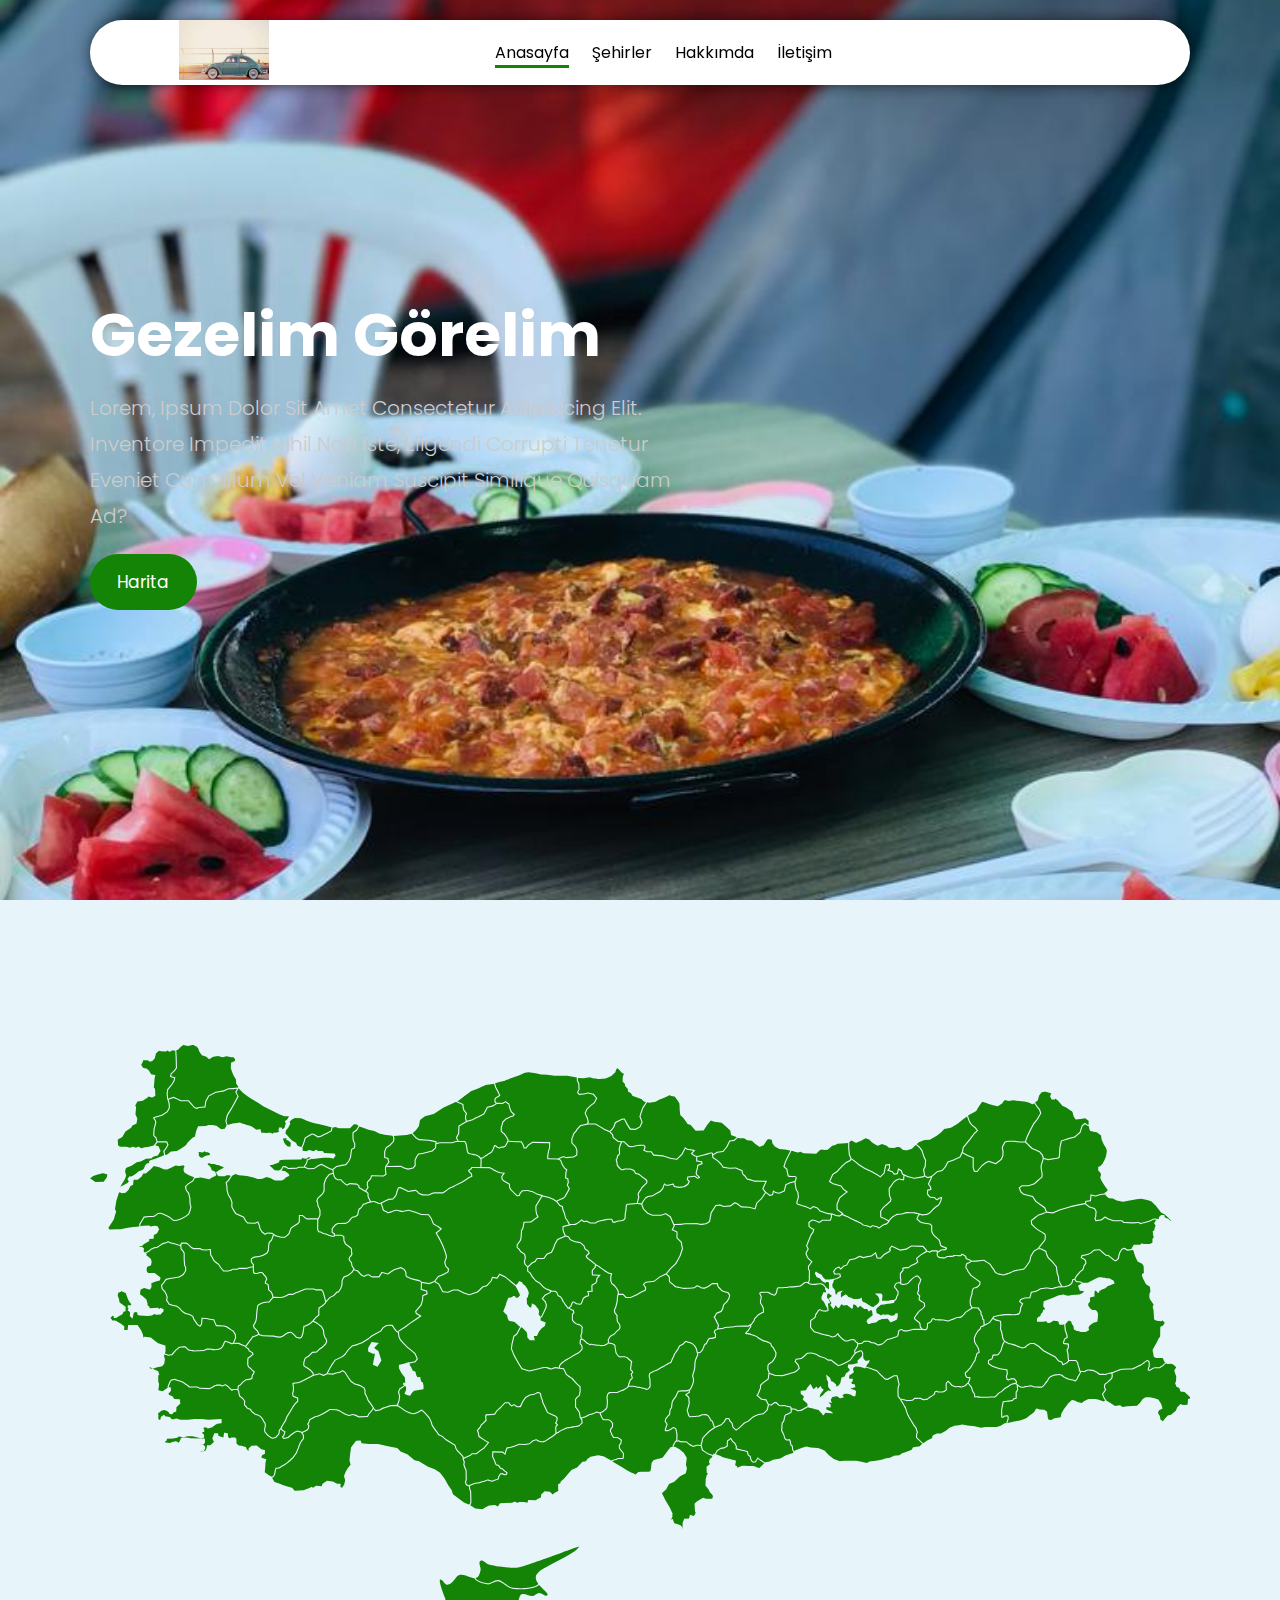
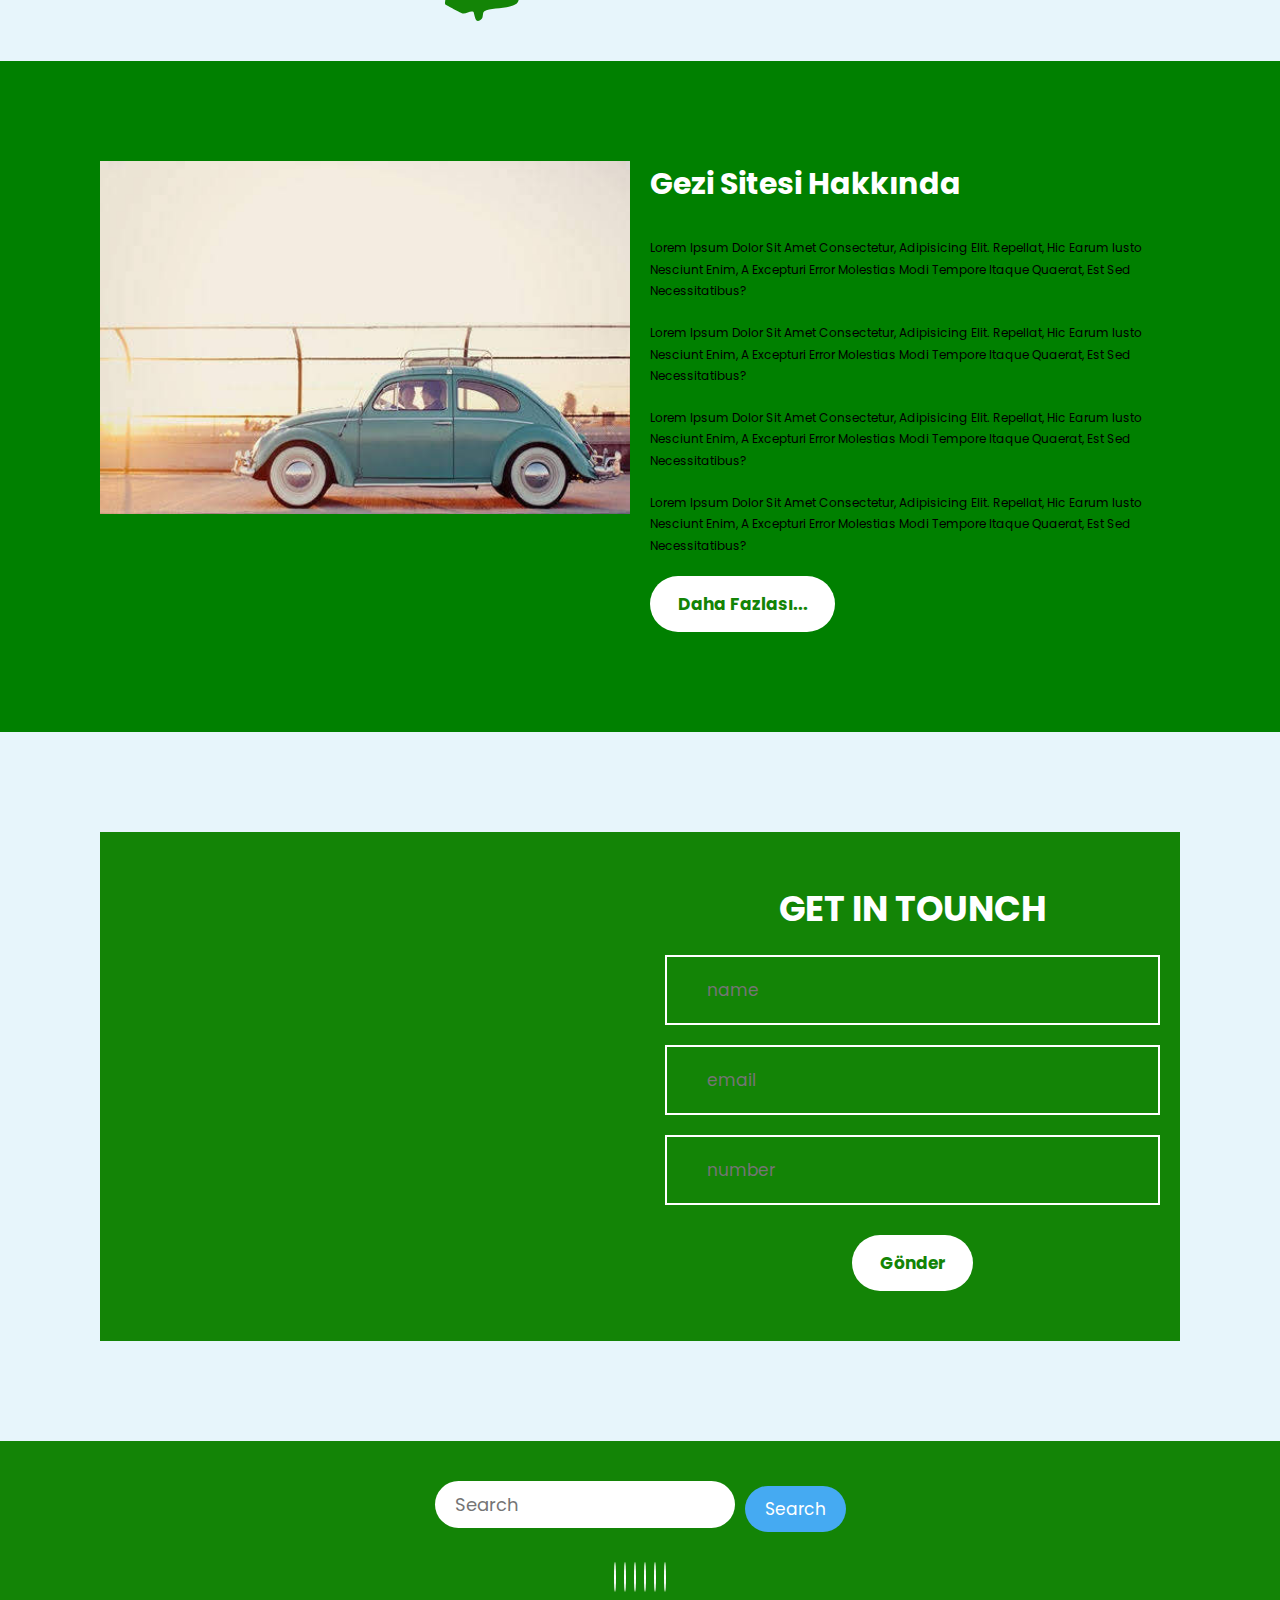
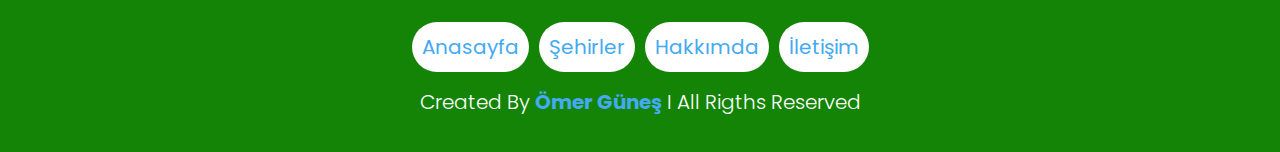
==== commit 861fca37: "genel tasarım yapıldı" ====
--- a/index.html
+++ b/index.html
@@ -21,10 +21,10 @@
         <img src="./img/araba.jpg" alt="logo" />
       </a>
       <nav class="navbar">
-        <a href="#" class="active">Anasayfa</a>
-        <a href="#">Şehirler</a>
-        <a href="#">Hakkımda</a>
-        <a href="#">İletişim</a>
+        <a href="#home" class="active">Anasayfa</a>
+        <a href="#city">Şehirler</a>
+        <a href="#about">Hakkımda</a>
+        <a href="#contact">İletişim</a>
       </nav>
       <div class="buttons">
         <button>
@@ -37,9 +37,9 @@
     </header>
     <!-- header end -->
     <!-- home start -->
-    <section class="home">
+    <section class="home" id="home">
       <div class="content">
-        <h3>Gezi Rehberi</h3>
+        <h3>Gezelim Görelim</h3>
         <p>
           Lorem, ipsum dolor sit amet consectetur adipisicing elit. Inventore
           impedit nihil non iste, eligendi corrupti tenetur eveniet cum, illum
@@ -53,7 +53,7 @@
     <!-- cities start -->
     <!-- SVG Türkiye Haritası | MIT Lisans | dnomak.com -->
     <!--Türkiye Haritası-->
-    
+    <section id="city">
     <div class="il-isimleri"></div>
     <div class="svg-turkiye-haritasi">
       <svg
@@ -909,19 +909,18 @@
         </g>
       </svg>
     </div>
-    
+    </section>
 
     <!-- cities end -->
 
     <!-- about-us start -->
-    <section class="about">
-      <h1 class="heading">Site <span>hakkında</span></h1>
+    <section class="about" id="about" style="background-color: green;">
       <div class="row">
         <div class="image">
           <img src="./img/araba.jpg " alt="about" />
         </div>
         <div class="content">
-          <h3>gezi sitesi hakkında</h3>
+          <h3 class="heading">gezi sitesi hakkında</h3>
           <p>
             Lorem ipsum dolor sit amet consectetur, adipisicing elit. Repellat,
             hic earum iusto nesciunt enim, a excepturi error molestias modi
@@ -948,8 +947,7 @@
     </section>
     <!-- about-us end -->
     <!-- contact start -->
-    <section class="contact">
-      <h1 class="heading">İletişim</h1>
+    <section class="contact" id="contact">
       <div class="row">
         <iframe
           class="map"
@@ -992,10 +990,10 @@
         <a href="#" class="fab fa-pinterest"></a>
       </div>
       <div class="links">
-        <a href="#" class="active">Anasayfa</a>
-        <a href="#">Şehirler</a>
-        <a href="#" ">Hakkımda</a>
-        <a href="#" >İletişim</a>
+        <a href="#home" class="active">Anasayfa</a>
+        <a href="#city">Şehirler</a>
+        <a href="#about" ">Hakkımda</a>
+        <a href="#contact" >İletişim</a>
       </div>
       <div class="credit">
         Created By <span>Ömer Güneş</span> I All Rigths Reserved
--- a/style.css
+++ b/style.css
@@ -2,6 +2,7 @@
 
 :root {
   --main-color: rgb(135, 206, 235, 0.2);
+  --blue-color: #45aaf2;
   --green-color: rgba(19, 132, 6);
   --border-color: 0.1rem solid rgb(0, 0, 0, 1);
   --black-color: rgb(0, 0, 0);
@@ -49,10 +50,10 @@
   cursor: pointer;
 }
 .btn:hover {
-  opacity: 0.7;
+  opacity: 0.8;
 }
 .heading {
-  color: var(--border-color);
+  color: #fff;
   text-transform: capitalize;
   font-size: 3rem;
   margin-bottom: 2rem;
@@ -72,9 +73,8 @@
 }
 /* map start */
 .svg-turkiye-haritasi {
-  max-width: 1140px;
-  margin: 150px auto 50px;
   text-align: center;
+  margin-top: 110px;
 }
 .svg-turkiye-haritasi svg {
   width: 100%;
@@ -87,7 +87,7 @@
 .il-isimleri div {
   font-family: "Open Sans";
   display: inline-block;
-  background: rgb(135, 206, 235, 0.9);
+  background: var(--blue-color);
   color: #fff;
   padding: 8px 16px;
   -webkit-border-radius: 4px;
@@ -96,10 +96,10 @@
 }
 #svg-turkiye-haritasi path {
   cursor: pointer;
-  fill: green;
+  fill: var(--green-color);
 }
 #svg-turkiye-haritasi path:hover {
-  fill: rgb(203, 22, 22);
+  fill: #c23616;
 }
 #guney-kibris {
   pointer-events: none;
@@ -131,7 +131,7 @@
 .header .navbar .active,
 .header .navbar a:hover {
   border-bottom: 0.3rem solid transparent;
-  border-color: green;
+  border-color: var(--green-color);
   padding-bottom: 0.1rem;
 }
 
@@ -149,7 +149,7 @@
   background: url(./img/kamp.jpg) no-repeat;
   background-size: cover;
   background-position: center;
-  margin-top: -14.5rem;
+  margin-top: -10.5rem;
   display: flex;
   align-items: center;
 }
@@ -190,7 +190,7 @@
   text-align: center;
   margin-top: -2.8rem;
   text-transform: capitalize;
-  color: green;
+  color: var(--green-color);
 }
 .cities .box-container {
   display: grid;
@@ -200,10 +200,18 @@
 
 /* cities end */
 /* about-us start */
+.about {
+  padding: 100px;
+}
 .about .row {
   display: flex;
   flex-wrap: wrap;
   column-gap: 2rem;
+}
+.about .row .btn {
+  background-color: #fff;
+  color: var(--green-color);
+  font-weight: bold;
 }
 .about .row .image {
   flex: 1 1 15rem;
@@ -226,9 +234,14 @@
 /* about-us end */
 
 /* contact start */
+
+.contact {
+  padding: 100px;
+}
 .contact .row {
   display: flex;
-  background-color: green;
+  background-color: var(--green-color);
+  color: #fff;
   flex-wrap: wrap;
   gap: 1rem;
 }
@@ -274,7 +287,7 @@
 /* contact end */
 /* footer start */
 .footer {
-  background-color: var(--black-color);
+  background-color: var(--green-color);
   text-align: center;
 }
 .footer .search {
@@ -286,7 +299,7 @@
   width: 30rem;
 }
 .footer .search .btn-primary {
-  background-color: var(--green-color);
+  background-color: var(--blue-color);
   padding: 1rem 2rem;
   margin-left: 1rem;
 }
@@ -299,12 +312,12 @@
   line-height: 5rem;
   color: #fff;
   font-size: 2rem;
-  border: var(--border-color);
+  border: 0.05rem solid white;
   border-radius: 50%;
-  margin: 0.3;
+  margin: 0.4rem;
 }
 .footer .share a:hover {
-  background-color: var(--green-color);
+  background-color: var(--blue-color);
 }
 .footer .links {
   display: flex;
@@ -313,20 +326,20 @@
   gap: 1rem;
 }
 .footer .links a {
-  background-color: var(--green-color);
+  background-color: white;
   padding: 1rem 2.75rem;
-  color: #fff;
-  font-size: 2rem;
-  border: var(--black-color);
+  color: var(--blue-color);
+  font-size: 2rem;
+  border: var(--blue-color);
   border-radius: 30rem;
   padding: 1rem;
 }
 .footer .links a:hover {
-  border-color: var(--main-color);
+  border-color: var(--blue-color);
   opacity: 0.7;
 }
 .footer .links a.active {
-  border-color: var(--main-color);
+  border-color: var(--blue-color);
 }
 .footer .credit {
   font-size: 2rem;
@@ -335,6 +348,7 @@
   padding-top: 1.5rem;
 }
 .footer .credit span {
-  color: var(--green-color);
+  font-weight: bold;
+  color: var(--blue-color);
 }
 /* footer end */
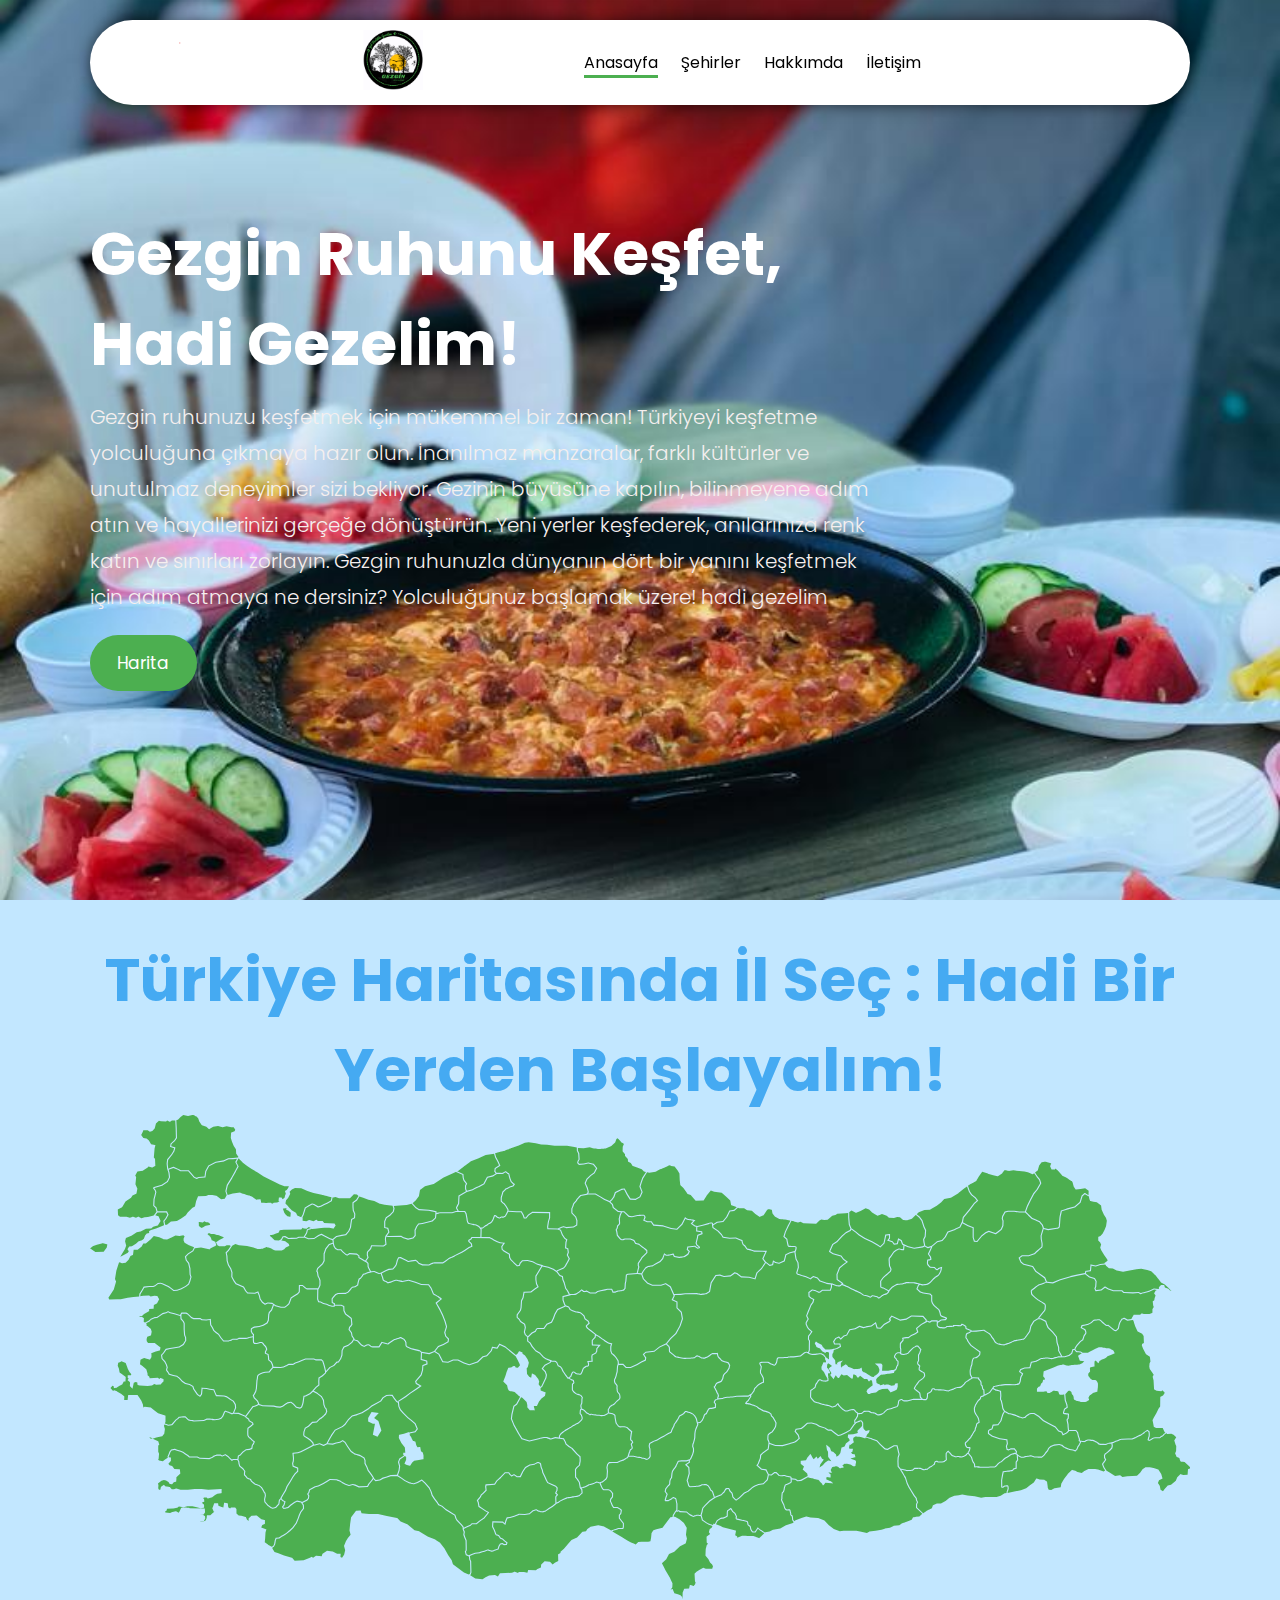
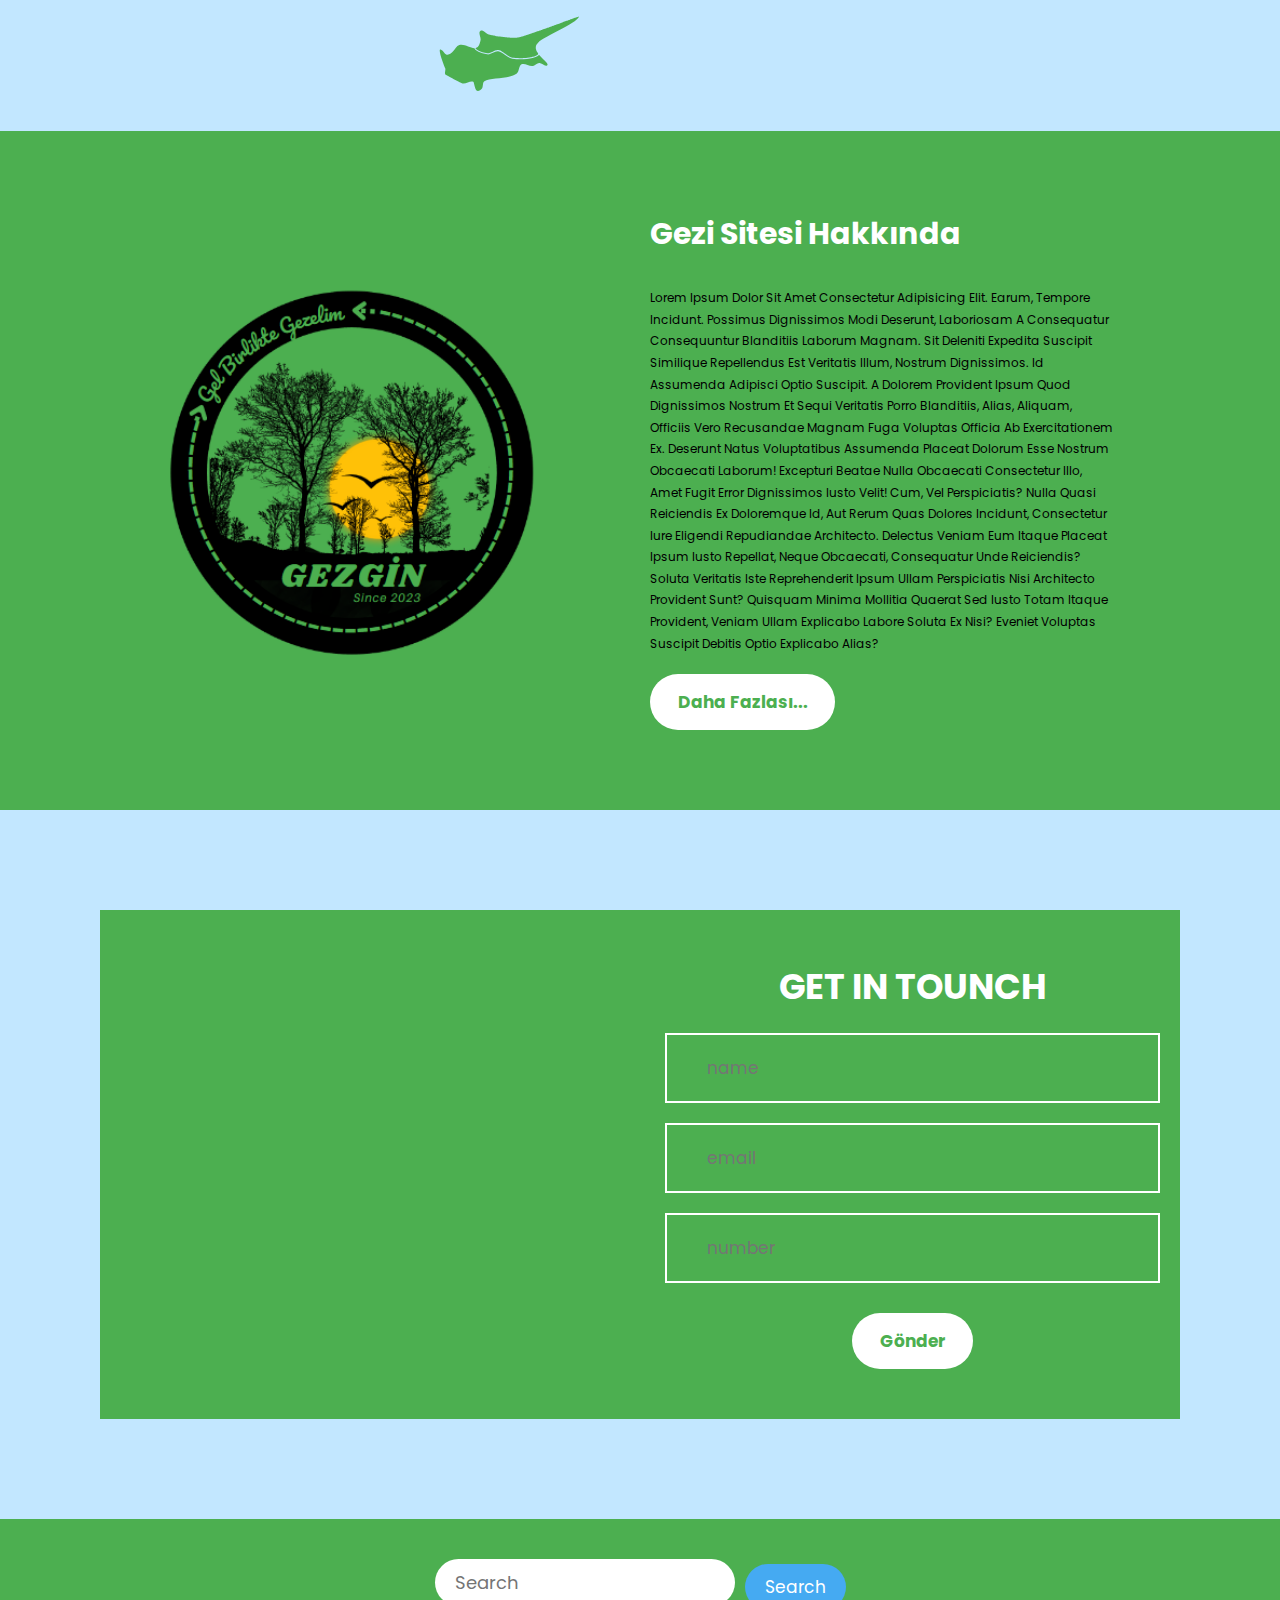
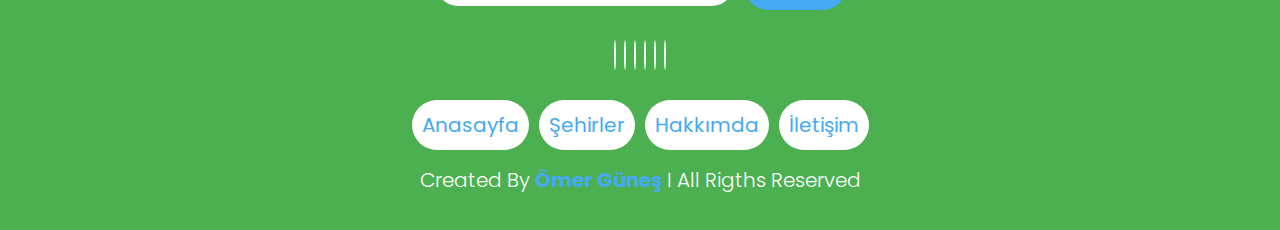
==== commit d8e36076: "sehirler sayfasında düzenlemeler yaptım" ====
--- a/index.html
+++ b/index.html
@@ -18,32 +18,35 @@
     <!-- header start -->
     <header class="header">
       <a href="#" class="logo">
-        <img src="./img/araba.jpg" alt="logo" />
+        <img src="./img/logo2.png" alt="logo" />
       </a>
       <nav class="navbar">
-        <a href="#home" class="active">Anasayfa</a>
-        <a href="#city">Şehirler</a>
-        <a href="#about">Hakkımda</a>
-        <a href="#contact">İletişim</a>
+        <a href="#home" id="navbar-home">Anasayfa</a>
+        <a href="#city" id="navbar-city" >Şehirler</a>
+        <a href="#about" id="navbar-about" >Hakkımda</a>
+        <a href="#contact" id="navbar-contact" >İletişim</a>
       </nav>
       <div class="buttons">
-        <button>
-          <i class="fa-solid fa-magnifying-glass" style="color: green"></i>
+        <button id="search-btn">
+          <i class="fa-solid fa-magnifying-glass"></i>
         </button>
-        <button>
-          <i class="fas fa-bars" style="color: green"></i>
+        <button id="menu-btn">
+          <i class="fas fa-bars"></i>
         </button>
       </div>
+      <div class="search-form buttons">
+        <input type="text" class="search-input" id="search-box" placeholder="Şehir">
+        <i class="fa-solid fa-magnifying-glass" style="color:green"></i>
+      </div>
+
     </header>
     <!-- header end -->
     <!-- home start -->
     <section class="home" id="home">
       <div class="content">
-        <h3>Gezelim Görelim</h3>
+        <h3>Gezgin ruhunu keşfet, hadi gezelim!</h3>
         <p>
-          Lorem, ipsum dolor sit amet consectetur adipisicing elit. Inventore
-          impedit nihil non iste, eligendi corrupti tenetur eveniet cum, illum
-          vel veniam suscipit similique quisquam ad?
+          Gezgin ruhunuzu keşfetmek için mükemmel bir zaman! Türkiyeyi keşfetme yolculuğuna çıkmaya hazır olun. İnanılmaz manzaralar, farklı kültürler ve unutulmaz deneyimler sizi bekliyor. Gezinin büyüsüne kapılın, bilinmeyene adım atın ve hayallerinizi gerçeğe dönüştürün. Yeni yerler keşfederek, anılarınıza renk katın ve sınırları zorlayın. Gezgin ruhunuzla dünyanın dört bir yanını keşfetmek için adım atmaya ne dersiniz? Yolculuğunuz başlamak üzere! hadi gezelim
         </p>
         <a href="#" class="btn">Harita</a>
       </div>
@@ -53,12 +56,17 @@
     <!-- cities start -->
     <!-- SVG Türkiye Haritası | MIT Lisans | dnomak.com -->
     <!--Türkiye Haritası-->
-    <section id="city">
+    <section id="city" class="city">
+      <div id="city-choose">
+        <h1>
+          Türkiye Haritasında İl Seç : hadi bir yerden başlayalım!
+        </h1>
+      </div>
     <div class="il-isimleri"></div>
-    <div class="svg-turkiye-haritasi">
+    <div class="turkiye-haritasi">
       <svg
         version="1.1"
-        id="svg-turkiye-haritasi"
+        id="turkiye-haritasi"
         xmlns="http://www.w3.org/2000/svg"
         xmlns:xlink="http://www.w3.org/1999/xlink"
         viewBox="0 0 1007.478 527.323"
@@ -914,32 +922,14 @@
     <!-- cities end -->
 
     <!-- about-us start -->
-    <section class="about" id="about" style="background-color: green;">
+    <section class="about" id="about">
       <div class="row">
-        <div class="image">
-          <img src="./img/araba.jpg " alt="about" />
+        <div class="image untouchable">
+          <img src="./img/LOGO3.png " alt="about" />
         </div>
         <div class="content">
           <h3 class="heading">gezi sitesi hakkında</h3>
-          <p>
-            Lorem ipsum dolor sit amet consectetur, adipisicing elit. Repellat,
-            hic earum iusto nesciunt enim, a excepturi error molestias modi
-            tempore itaque quaerat, est sed necessitatibus?
-          </p>
-          <p>
-            Lorem ipsum dolor sit amet consectetur, adipisicing elit. Repellat,
-            hic earum iusto nesciunt enim, a excepturi error molestias modi
-            tempore itaque quaerat, est sed necessitatibus?
-          </p>
-          <p>
-            Lorem ipsum dolor sit amet consectetur, adipisicing elit. Repellat,
-            hic earum iusto nesciunt enim, a excepturi error molestias modi
-            tempore itaque quaerat, est sed necessitatibus?
-          </p>
-          <p>
-            Lorem ipsum dolor sit amet consectetur, adipisicing elit. Repellat,
-            hic earum iusto nesciunt enim, a excepturi error molestias modi
-            tempore itaque quaerat, est sed necessitatibus?
+          <p>Lorem ipsum dolor sit amet consectetur adipisicing elit. Earum, tempore incidunt. Possimus dignissimos modi deserunt, laboriosam a consequatur consequuntur blanditiis laborum magnam. Sit deleniti expedita suscipit similique repellendus est veritatis illum, nostrum dignissimos. Id assumenda adipisci optio suscipit. A dolorem provident ipsum quod dignissimos nostrum et sequi veritatis porro blanditiis, alias, aliquam, officiis vero recusandae magnam fuga voluptas officia ab exercitationem ex. Deserunt natus voluptatibus assumenda placeat dolorum esse nostrum obcaecati laborum! Excepturi beatae nulla obcaecati consectetur illo, amet fugit error dignissimos iusto velit! Cum, vel perspiciatis? Nulla quasi reiciendis ex doloremque id, aut rerum quas dolores incidunt, consectetur iure eligendi repudiandae architecto. Delectus veniam eum itaque placeat ipsum iusto repellat, neque obcaecati, consequatur unde reiciendis? Soluta veritatis iste reprehenderit ipsum ullam perspiciatis nisi architecto provident sunt? Quisquam minima mollitia quaerat sed iusto totam itaque provident, veniam ullam explicabo labore soluta ex nisi? Eveniet voluptas suscipit debitis optio explicabo alias?
           </p>
           <a href="#" class="btn">daha fazlası...</a>
         </div>
@@ -954,19 +944,18 @@
           src="https://www.google.com/maps/embed?pb=!1m18!1m12!1m3!1d50943.13502160005!2d37.38013695!3d37.05877145!2m3!1f0!2f0!3f0!3m2!1i1024!2i768!4f13.1!3m3!1m2!1s0x1531e6b4f7f18c2f%3A0xc02e8b35116baad0!2sGaziantep!5e0!3m2!1str!2str!4v1680703015051!5m2!1str!2str"
           loading="lazy"
           referrerpolicy="no-referrer-when-downgrade"
-          class="map"
         ></iframe>
         <form>
           <h3>get in tounch</h3>
-          <div class="inputBox">
-            <i class="fas fa-user"></i>
+          <div class="inputBox untouchable">
+            <i class="fas fa-user "></i>
             <input type="text" placeholder="name" />
           </div>
-          <div class="inputBox">
+          <div class="inputBox untouchable">
             <i class="fas fa-envelope"></i>
             <input type="email" placeholder="email" />
           </div>
-          <div class="inputBox">
+          <div class="inputBox untouchable">
             <i class="fas fa-phone"></i>
             <input type="tel" placeholder="number" />
           </div>
@@ -1002,7 +991,9 @@
     <!-- footer end -->
     <script src="script.js"></script>
     <script>
-        svgturkiyeharitasi();
+        turkiyeharitasi();
     </script>
+    <script src="https://cdn.jsdelivr.net/npm/@popperjs/core@2.11.7/dist/umd/popper.min.js" integrity="sha384-zYPOMqeu1DAVkHiLqWBUTcbYfZ8osu1Nd6Z89ify25QV9guujx43ITvfi12/QExE" crossorigin="anonymous"></script>
+    <script src="https://cdn.jsdelivr.net/npm/bootstrap@5.3.0-alpha3/dist/js/bootstrap.min.js" integrity="sha384-Y4oOpwW3duJdCWv5ly8SCFYWqFDsfob/3GkgExXKV4idmbt98QcxXYs9UoXAB7BZ" crossorigin="anonymous"></script>
   </body>
 </html>
--- a/style.css
+++ b/style.css
@@ -1,11 +1,13 @@
 @import url("https://fonts.googleapis.com/css2?family=Lobster&family=Poppins:ital,wght@0,400;0,500;0,600;0,700;1,100;1,200;1,300;1,400;1,500;1,600;1,700;1,800;1,900&display=swap");
 
 :root {
-  --main-color: rgb(135, 206, 235, 0.2);
+  --main-color: #87ceeb33;
   --blue-color: #45aaf2;
-  --green-color: rgba(19, 132, 6);
+  --green-color: #4caf50;
   --border-color: 0.1rem solid rgb(0, 0, 0, 1);
   --black-color: rgb(0, 0, 0);
+  --blue-color2: #c2e7ff;
+  --blue-color3: #1a73e8;
 }
 * {
   font-family: "Lobster", cursive;
@@ -34,10 +36,14 @@
   background-color: var(--green-color);
 }
 body {
-  background-color: var(--main-color);
+  background-color: var(--blue-color2);
 }
 section {
   padding: 3.5rem 7%;
+}
+
+.untouchable {
+  user-select: none;
 }
 .btn {
   margin-top: 1rem;
@@ -71,12 +77,39 @@
   text-transform: none;
   border-radius: 3rem;
 }
+.search-form {
+  display: none;
+}
+.header .search-form {
+  position: absolute;
+  top: 115%;
+  background-color: #fff;
+  box-shadow: 0px 20px 14px 0px rgb(0 0 0 /75%);
+  display: flex;
+  align-items: center;
+  height: 5rem;
+  width: 50rem;
+  right: 7%;
+  border-radius: 3rem;
+  transform: scaleY(0);
+}
+.header .search-form.active {
+  transform: scaleY(1);
+}
+.header .search-form i {
+  cursor: pointer;
+  font-size: 2rem;
+  margin-right: 1.5rem;
+  color: var(--black-color);
+}
+.header .search-form input {
+  width: 100%;
+}
 /* map start */
-.svg-turkiye-haritasi {
-  text-align: center;
-  margin-top: 110px;
-}
-.svg-turkiye-haritasi svg {
+.turkiye-haritasi {
+  text-align: center;
+}
+.turkiye-haritasi svg {
   width: 100%;
   height: auto;
 }
@@ -94,11 +127,11 @@
   -moz-border-radius: 4px;
   border-radius: 4px;
 }
-#svg-turkiye-haritasi path {
+#turkiye-haritasi path {
   cursor: pointer;
   fill: var(--green-color);
 }
-#svg-turkiye-haritasi path:hover {
+#turkiye-haritasi path:hover {
   fill: #c23616;
 }
 #guney-kibris {
@@ -112,7 +145,7 @@
   display: flex;
   align-items: center;
   justify-content: space-between;
-  padding: 0 7%;
+  padding: 1rem 7%;
   margin: 2rem 7%;
   border-radius: 30rem;
   box-shadow: 0px 0px 17px -2px rgba(0, 0, 0, 0.75);
@@ -134,12 +167,17 @@
   border-color: var(--green-color);
   padding-bottom: 0.1rem;
 }
-
+.header .buttons i {
+  color: var(--green-color);
+}
 .header .buttons button {
   cursor: pointer;
   font-size: 2.5rem;
   margin-left: 2rem;
   background-color: transparent;
+}
+#menu-btn {
+  display: none;
 }
 /*  header end */
 
@@ -149,12 +187,12 @@
   background: url(./img/kamp.jpg) no-repeat;
   background-size: cover;
   background-position: center;
-  margin-top: -10.5rem;
+  margin-top: -12.5rem;
   display: flex;
   align-items: center;
 }
 .home .content {
-  max-width: 60rem;
+  max-width: 80rem;
 }
 .home .content h3 {
   font-size: 6rem;
@@ -165,49 +203,29 @@
   font-weight: 300;
   line-height: 1.8;
   padding: 1rem 0;
-  color: #ccc;
+  color: #f5efef;
+  text-transform: none;
 }
 /* home end */
 
 /* cities start */
-
-.cities .box-container .box img {
-  width: 100%;
-  object-fit: cover;
-}
-.cities .box-container .box {
-  padding: 2.5rem;
-  background-color: #fff;
-  border-radius: 3rem;
-  min-height: 40rem;
-  display: flex;
-  flex-direction: column;
-  align-items: center;
-  justify-content: space-between;
-}
-.cities .box-container .box .cityName {
+#city-choose {
+  text-align: center;
   font-size: 3rem;
-  text-align: center;
-  margin-top: -2.8rem;
-  text-transform: capitalize;
-  color: var(--green-color);
-}
-.cities .box-container {
-  display: grid;
-  grid-template-columns: repeat(auto-fit, minmax(30rem, 1fr));
-  gap: 1.5rem;
-}
-
+  color: var(--blue-color);
+}
 /* cities end */
 /* about-us start */
 .about {
-  padding: 100px;
+  background-color: var(--green-color);
 }
 .about .row {
   display: flex;
   flex-wrap: wrap;
   column-gap: 2rem;
-}
+  padding: 4.5rem 7%;
+}
+
 .about .row .btn {
   background-color: #fff;
   color: var(--green-color);
@@ -215,6 +233,9 @@
 }
 .about .row .image {
   flex: 1 1 15rem;
+  display: flex;
+  align-items: center;
+  justify-content: space-between;
 }
 .about .row .content {
   flex: 1 1 15rem;
@@ -229,7 +250,8 @@
   line-height: 1.8;
 }
 .about .row img {
-  width: 100%;
+  width: 80%;
+  align-items: center;
 }
 /* about-us end */
 
@@ -352,3 +374,229 @@
   color: var(--blue-color);
 }
 /* footer end */
+
+/* city page start */
+
+/* presentationImg start */
+
+.presentationImg {
+  min-height: 40vh;
+  background: url(./img/kamp.jpg) no-repeat;
+  background-size: cover;
+  background-position: center;
+  margin-top: -12.5rem;
+  display: flex;
+  align-items: center;
+}
+/* presentationImg end */
+/* presentation start */
+.presentation {
+  margin-top: -12.5rem;
+}
+.presentation .content {
+  min-height: 40vh;
+}
+.presentation .content h3 {
+  font-size: 6rem;
+  color: var(--green-color);
+  text-align: center;
+  padding: 5rem;
+}
+.presentation .content h3 span {
+  background-color: var(--blue-color);
+  padding: 2rem 5rem;
+  border-radius: 60% 25%;
+  border: 3px solid #4caf50;
+}
+.presentation .content p {
+  font-size: 2rem;
+  font-weight: 300;
+  line-height: 1.8;
+  padding: 1rem 0;
+  color: #fff;
+}
+/* presentation end */
+/* places to Visit start */
+.placesVisit {
+  background-color: var(--green-color);
+  display: flex;
+  flex-wrap: wrap;
+  column-gap: 2rem;
+  padding: 4.5rem 7%;
+}
+/* places to Visit end */
+
+/* cityVisit start */
+.cityVisit {
+  display: grid;
+  grid-template-columns: repeat(auto-fit, minmax(40rem, 1fr));
+  gap: 1.5rem;
+  background-color: var(--green-color);
+}
+.cityVisit .box {
+  padding: 1.5rem;
+  background-color: #fff;
+  border-radius: 3rem;
+  min-height: 40rem;
+  display: flex;
+  flex-direction: column;
+  align-items: center;
+  justify-content: space-between;
+}
+.cityVisit .box img {
+  width: 100%;
+  object-fit: cover;
+  border-radius: 4%;
+}
+.cityVisit .box .card-body .cityVisitTitle {
+  font-size: 3rem;
+  text-align: center;
+  text-transform: capitalize;
+  color: var(--green-color);
+}
+.cityVisit .box .card-body .cityDescription {
+  color: black;
+  font-size: 2.2rem;
+  padding: 0 1rem;
+}
+.cityVisit .box .card-body .map {
+  text-align: center;
+}
+/* cityVisit end */
+
+/* cityFood start */
+.cityFood {
+  display: grid;
+  grid-template-columns: repeat(auto-fit, minmax(40rem, 1fr));
+  gap: 1.5rem;
+  background-color: var(--blue-color2);
+}
+.cityFood .box {
+  padding: 1.5rem;
+  background-color: #fff;
+  border-radius: 3rem;
+  min-height: 40rem;
+  display: flex;
+  flex-direction: column;
+  align-items: center;
+  justify-content: space-between;
+}
+.cityFood .box img {
+  width: 100%;
+  object-fit: cover;
+  border-radius: 4%;
+}
+.cityFood .box .card-body .cityFoodTitle {
+  font-size: 3rem;
+  text-align: center;
+  text-transform: capitalize;
+  color: var(--green-color);
+}
+.cityFood .box .card-body .cityFoodDescription {
+  color: black;
+  font-size: 2.2rem;
+  padding: 0 1rem;
+}
+.cityFood .box .card-body .map {
+  text-align: center;
+}
+/* cityFood end */
+.citiesPage {
+  margin-top: 20vh;
+  background-color: var(--green-color);
+}
+/* cities page end */
+/* responsive start */
+@media (max-width: 991px) {
+  html {
+    font-size: 55%;
+  }
+  .header {
+    padding: 1rem 3rem;
+  }
+  .header .logo img {
+    height: 4rem;
+  }
+  section {
+    padding: 2rem;
+  }
+}
+@media (max-width: 768px) {
+  .header #menu-btn {
+    display: inline-block;
+  }
+  .header {
+    padding: 1rem 3rem;
+  }
+  .header .search-form {
+    position: absolute;
+    top: 115%;
+    background-color: #fff;
+    box-shadow: 0px 20px 14px 0px rgb(0 0 0 /75%);
+    display: flex;
+    align-items: center;
+    height: 5rem;
+    width: 50rem;
+    right: 1%;
+    border-radius: 3rem;
+    transform: scaleY(0);
+    width: 60%;
+  }
+  .header .search-form.active {
+    transform: scaleY(1);
+  }
+  .header .search-form i {
+    cursor: pointer;
+    font-size: 2rem;
+    margin-right: 0.5rem;
+    color: var(--black-color);
+  }
+  .header .search-form input {
+    width: 85%;
+  }
+  .header .navbar {
+    position: absolute;
+    top: 95%;
+    background-color: #fff;
+    height: calc(100vh-9rem);
+    width: 30rem;
+    box-shadow: 0px 20px 14px 0px rgb(0 0 0 /75%);
+    position: absolute;
+    top: 95%;
+    background-color: #fff;
+    height: calc(100vh-9rem);
+    width: 30rem;
+    box-shadow: 0px 20px 14px 0px rgb(0 0 0 /75%);
+    right: -100%;
+  }
+  .header .navbar.active {
+    right: 3rem;
+  }
+
+  .header .navbar a {
+    color: var(--black-color);
+    display: block;
+    margin: 1.5rem;
+    padding: 0.5rem;
+    font-size: 2rem;
+  }
+  .header .logo img {
+    height: 5rem;
+  }
+}
+@media (max-width: 576px) {
+  html {
+    font-size: 50%;
+  }
+}
+/* responsive end */
+
+/* deneme */
+#map-btn {
+  cursor: pointer;
+  padding: 2rem 3rem;
+  background-color: var(--green-color);
+  color: #fff;
+  display: block;
+  border-radius: 25rem;
+}
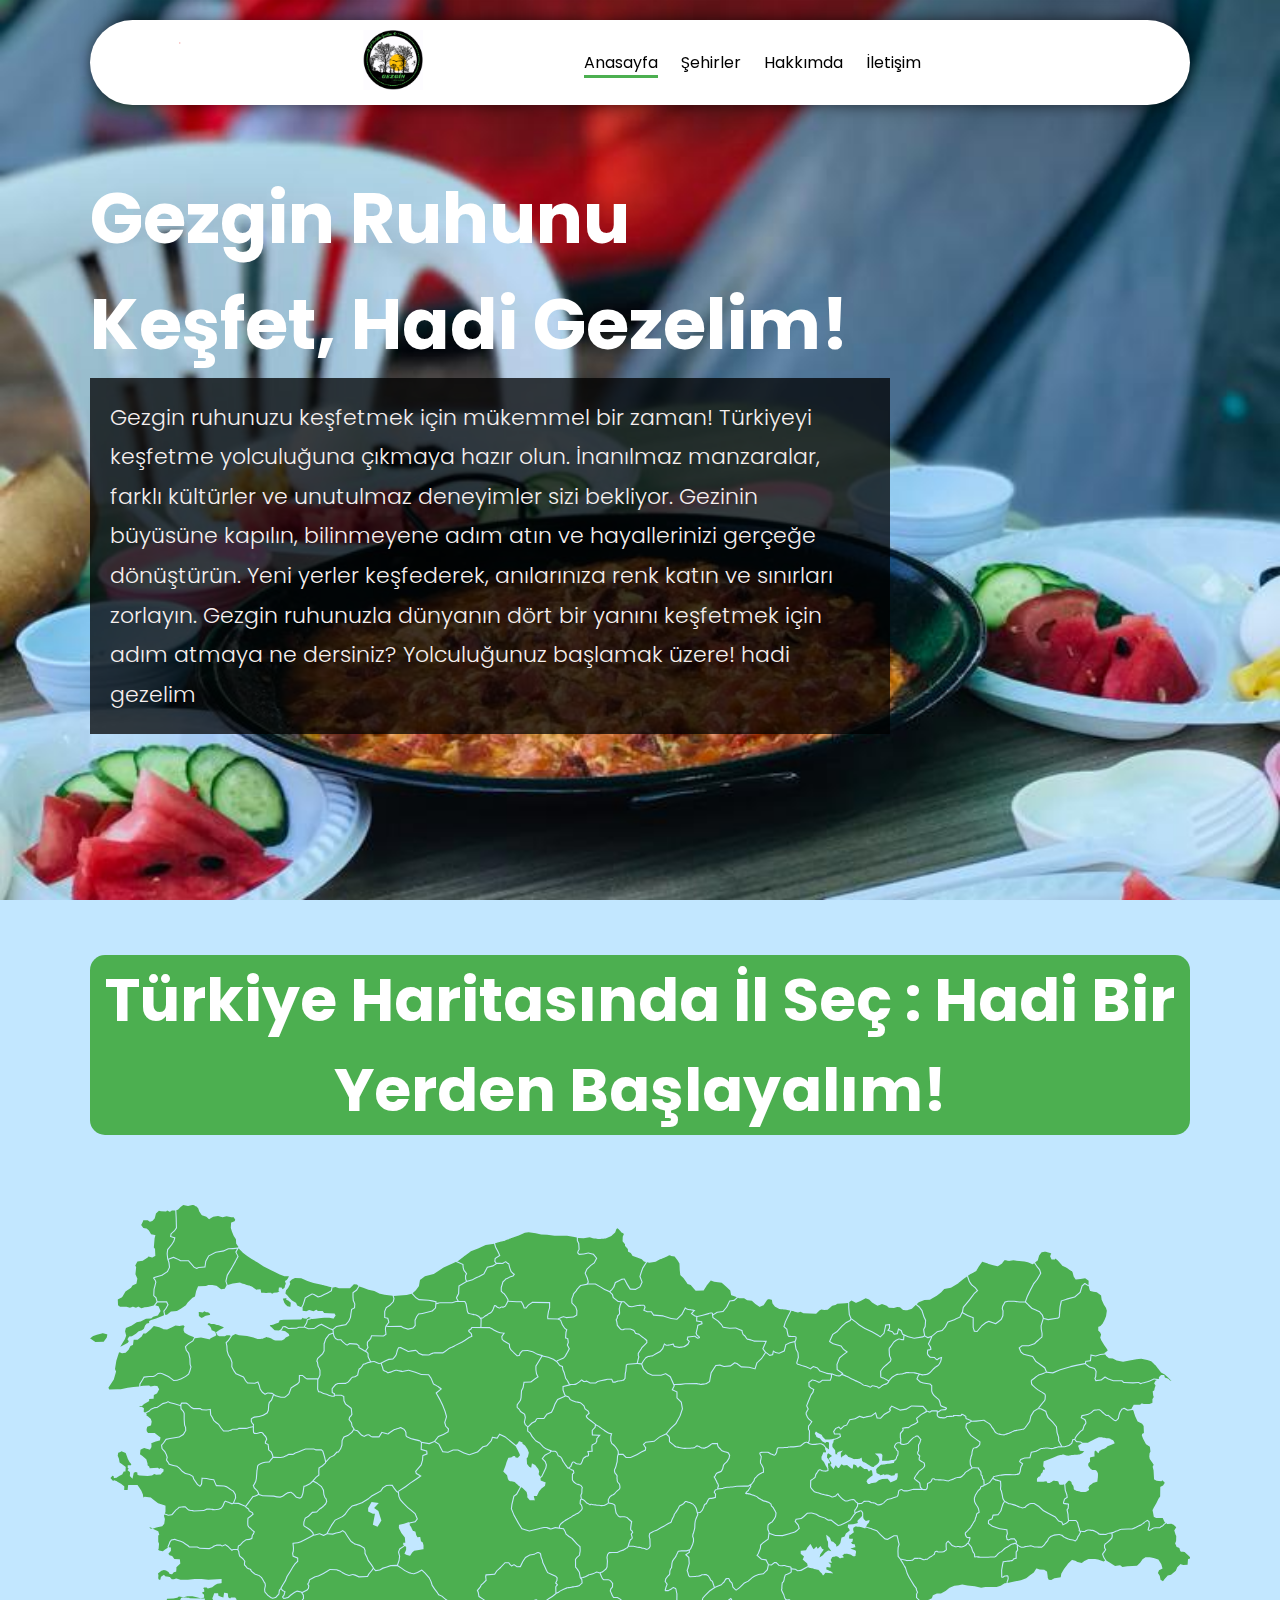
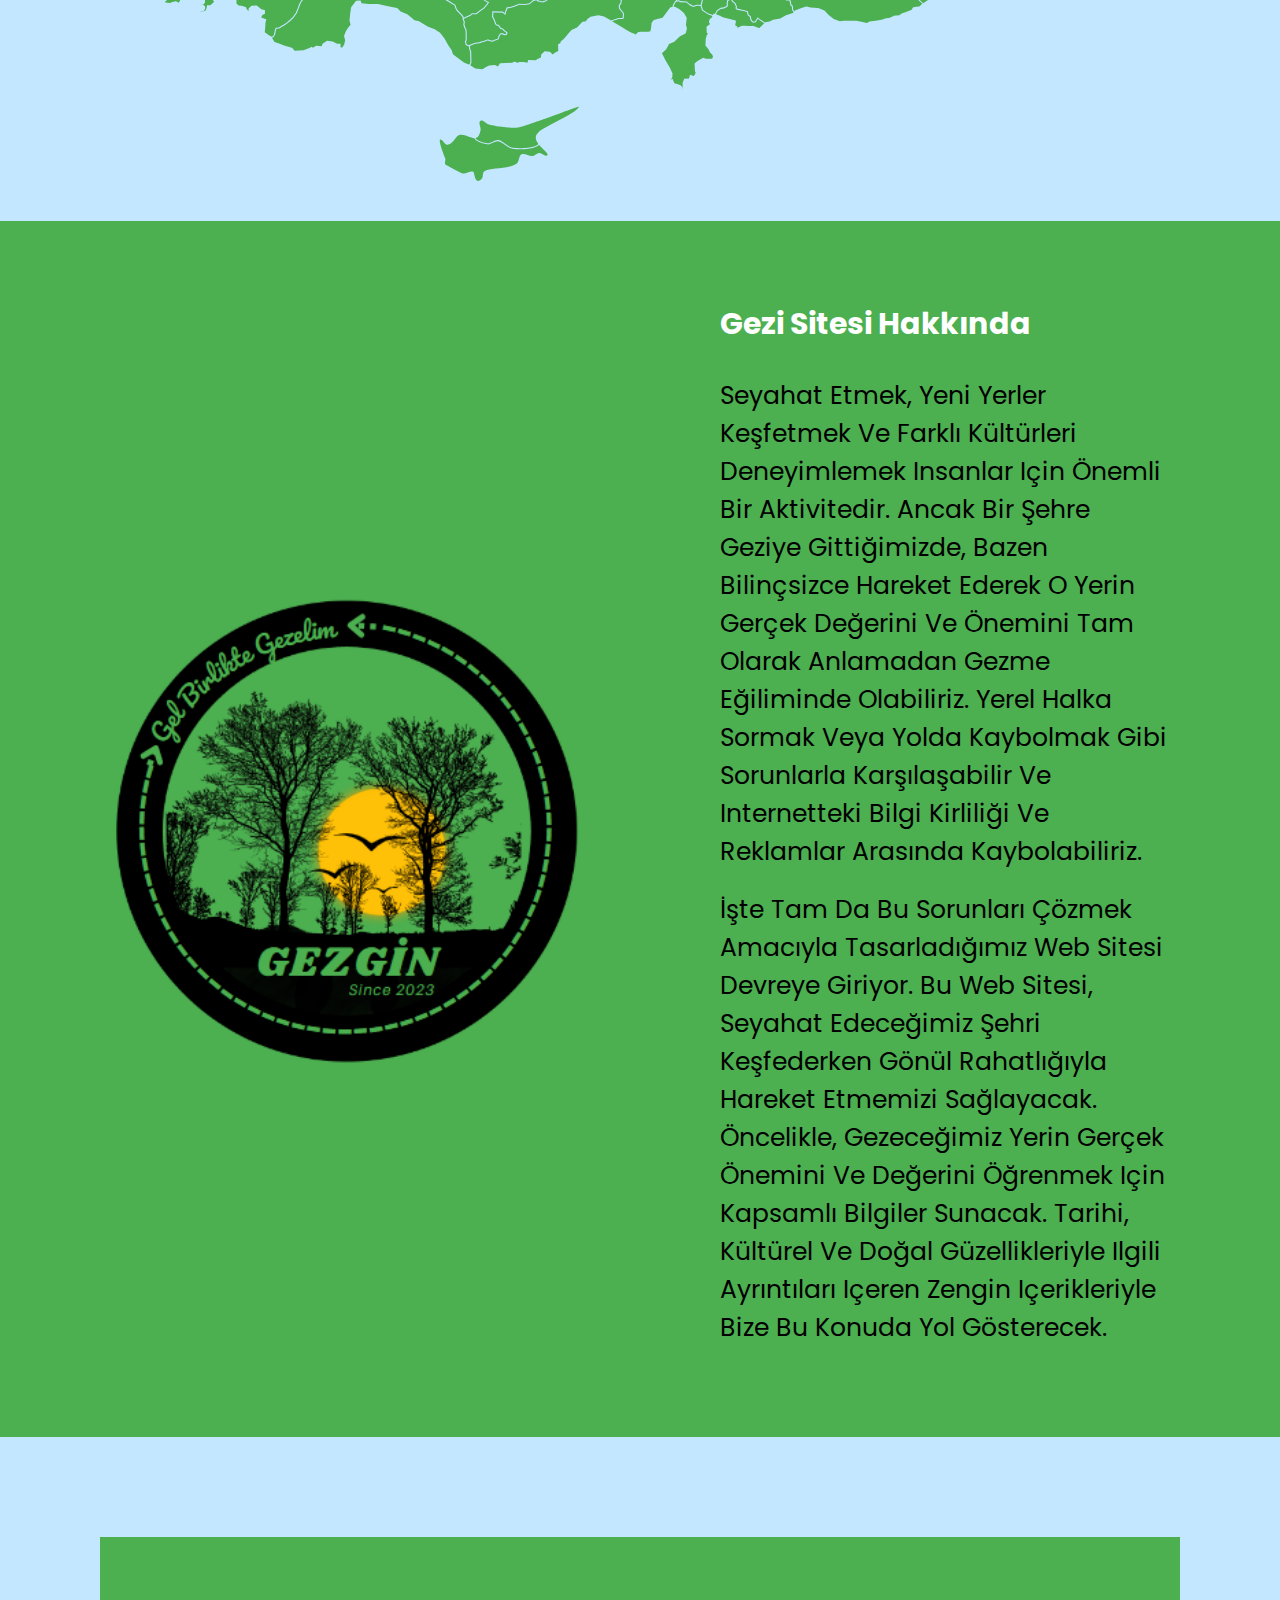
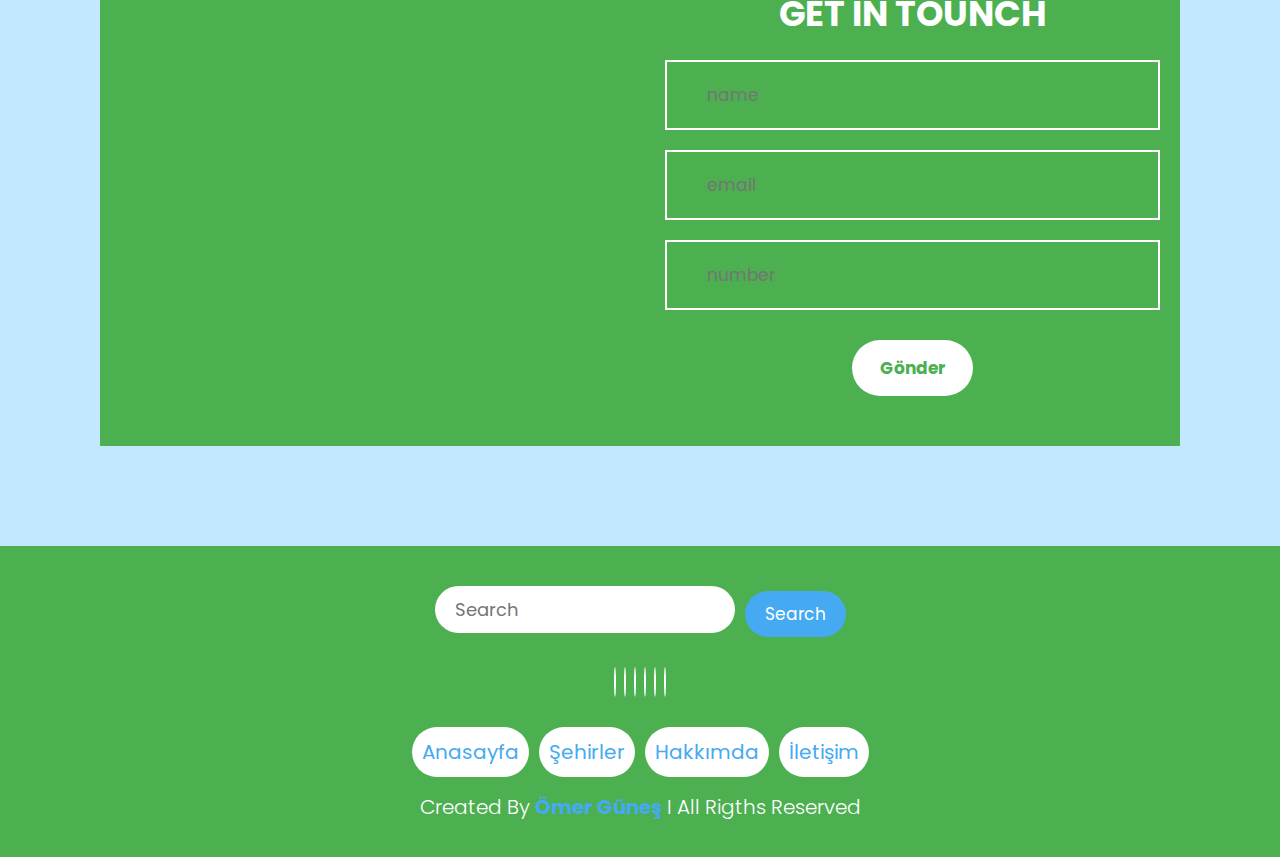
==== commit b0d9bc12: "güncel hali" ====
--- a/index.html
+++ b/index.html
@@ -48,7 +48,6 @@
         <p>
           Gezgin ruhunuzu keşfetmek için mükemmel bir zaman! Türkiyeyi keşfetme yolculuğuna çıkmaya hazır olun. İnanılmaz manzaralar, farklı kültürler ve unutulmaz deneyimler sizi bekliyor. Gezinin büyüsüne kapılın, bilinmeyene adım atın ve hayallerinizi gerçeğe dönüştürün. Yeni yerler keşfederek, anılarınıza renk katın ve sınırları zorlayın. Gezgin ruhunuzla dünyanın dört bir yanını keşfetmek için adım atmaya ne dersiniz? Yolculuğunuz başlamak üzere! hadi gezelim
         </p>
-        <a href="#" class="btn">Harita</a>
       </div>
     </section>
     <!-- home end -->
@@ -414,7 +413,7 @@
           </g>
           <g id="istanbul">
             <g
-              id="istanbul-asya"
+              id="istanbul"
               data-plakakodu="34"
               data-alankodu="216"
               data-iladi="İstanbul (Asya)"
@@ -427,7 +426,7 @@
               />
             </g>
             <g
-              id="istanbul-avrupa"
+              id="istanbul"
               data-plakakodu="34"
               data-alankodu="212"
               data-iladi="İstanbul (Avrupa)"
@@ -929,9 +928,13 @@
         </div>
         <div class="content">
           <h3 class="heading">gezi sitesi hakkında</h3>
-          <p>Lorem ipsum dolor sit amet consectetur adipisicing elit. Earum, tempore incidunt. Possimus dignissimos modi deserunt, laboriosam a consequatur consequuntur blanditiis laborum magnam. Sit deleniti expedita suscipit similique repellendus est veritatis illum, nostrum dignissimos. Id assumenda adipisci optio suscipit. A dolorem provident ipsum quod dignissimos nostrum et sequi veritatis porro blanditiis, alias, aliquam, officiis vero recusandae magnam fuga voluptas officia ab exercitationem ex. Deserunt natus voluptatibus assumenda placeat dolorum esse nostrum obcaecati laborum! Excepturi beatae nulla obcaecati consectetur illo, amet fugit error dignissimos iusto velit! Cum, vel perspiciatis? Nulla quasi reiciendis ex doloremque id, aut rerum quas dolores incidunt, consectetur iure eligendi repudiandae architecto. Delectus veniam eum itaque placeat ipsum iusto repellat, neque obcaecati, consequatur unde reiciendis? Soluta veritatis iste reprehenderit ipsum ullam perspiciatis nisi architecto provident sunt? Quisquam minima mollitia quaerat sed iusto totam itaque provident, veniam ullam explicabo labore soluta ex nisi? Eveniet voluptas suscipit debitis optio explicabo alias?
+          <p>
+            Seyahat etmek, yeni yerler keşfetmek ve farklı kültürleri deneyimlemek insanlar için önemli bir aktivitedir. Ancak bir şehre geziye gittiğimizde, bazen bilinçsizce hareket ederek o yerin gerçek değerini ve önemini tam olarak anlamadan gezme eğiliminde olabiliriz. Yerel halka sormak veya yolda kaybolmak gibi sorunlarla karşılaşabilir ve internetteki bilgi kirliliği ve reklamlar arasında kaybolabiliriz.
           </p>
-          <a href="#" class="btn">daha fazlası...</a>
+          <p>  
+            İşte tam da bu sorunları çözmek amacıyla tasarladığımız web sitesi devreye giriyor. Bu web sitesi, seyahat edeceğimiz şehri keşfederken gönül rahatlığıyla hareket etmemizi sağlayacak. Öncelikle, gezeceğimiz yerin gerçek önemini ve değerini öğrenmek için kapsamlı bilgiler sunacak. Tarihi, kültürel ve doğal güzellikleriyle ilgili ayrıntıları içeren zengin içerikleriyle bize bu konuda yol gösterecek.
+
+          </p>
         </div>
       </div>
     </section>
--- a/style.css
+++ b/style.css
@@ -64,12 +64,6 @@
   font-size: 3rem;
   margin-bottom: 2rem;
 }
-/* buraya bakkkkkkkkkkkkkkkkkkkkkkkkkkkkkkkkkkkkkkkkkkk */
-.heading span {
-  color: var(--border-color);
-  text-transform: capitalize;
-}
-/* buraya bakkkkkkkkkkkkkkkkkkkkkkkkkkkkkkkkkkkkkkkkkkk */
 .search-input {
   font-size: 1.8rem;
   color: var(--black-color);
@@ -195,16 +189,18 @@
   max-width: 80rem;
 }
 .home .content h3 {
-  font-size: 6rem;
+  font-size: 7rem;
   color: #fff;
 }
 .home .content p {
-  font-size: 2rem;
+  font-size: 2.2rem;
   font-weight: 300;
   line-height: 1.8;
   padding: 1rem 0;
   color: #f5efef;
   text-transform: none;
+  background-color: rgba(0, 0, 0, 0.75);
+  padding: 2rem;
 }
 /* home end */
 
@@ -212,7 +208,10 @@
 #city-choose {
   text-align: center;
   font-size: 3rem;
-  color: var(--blue-color);
+  color: #fff;
+  background-color: var(--green-color);
+  border-radius: 15px;
+  margin: 2rem 0 7rem;
 }
 /* cities end */
 /* about-us start */
@@ -223,13 +222,7 @@
   display: flex;
   flex-wrap: wrap;
   column-gap: 2rem;
-  padding: 4.5rem 7%;
-}
-
-.about .row .btn {
-  background-color: #fff;
-  color: var(--green-color);
-  font-weight: bold;
+  padding: 4.5rem 2%;
 }
 .about .row .image {
   flex: 1 1 15rem;
@@ -238,16 +231,16 @@
   justify-content: space-between;
 }
 .about .row .content {
-  flex: 1 1 15rem;
+  flex: 1 1 1rem;
 }
 .about .row .content h3 {
   font-size: 3rem;
   font-weight: bold;
 }
 .about .row .content p {
-  font-size: 1.2rem;
+  font-size: 2.5rem;
   padding: 1rem 0;
-  line-height: 1.8;
+  line-height: 3.8rem;
 }
 .about .row img {
   width: 80%;
@@ -403,7 +396,7 @@
   padding: 5rem;
 }
 .presentation .content h3 span {
-  background-color: var(--blue-color);
+  background-color: var(--blue-color2);
   padding: 2rem 5rem;
   border-radius: 60% 25%;
   border: 3px solid #4caf50;
@@ -417,6 +410,9 @@
 }
 /* presentation end */
 /* places to Visit start */
+#cityNameDescription {
+  color: black;
+}
 .placesVisit {
   background-color: var(--green-color);
   display: flex;
@@ -427,13 +423,27 @@
 /* places to Visit end */
 
 /* cityVisit start */
-.cityVisit {
+.cityVisitHead2 {
+  background-color: var(--green-color);
+}
+.cityVisitHead {
+  color: var(--blue-color2);
+  background-color: var(--green-color);
+  font-size: 6rem;
+  text-align: center;
+  font-weight: bold;
+  border: 3px solid var(--blue-color2);
+  padding: 2rem 5rem;
+  border-radius: 2rem 5rem;
+  margin: 1rem;
+}
+#cityVisit {
   display: grid;
   grid-template-columns: repeat(auto-fit, minmax(40rem, 1fr));
   gap: 1.5rem;
   background-color: var(--green-color);
 }
-.cityVisit .box {
+#cityVisit .box {
   padding: 1.5rem;
   background-color: #fff;
   border-radius: 3rem;
@@ -441,37 +451,46 @@
   display: flex;
   flex-direction: column;
   align-items: center;
-  justify-content: space-between;
-}
-.cityVisit .box img {
+}
+#cityVisit .box img {
   width: 100%;
   object-fit: cover;
   border-radius: 4%;
 }
-.cityVisit .box .card-body .cityVisitTitle {
+#cityVisit .box .card-body .cityVisitTitle {
   font-size: 3rem;
   text-align: center;
   text-transform: capitalize;
   color: var(--green-color);
 }
-.cityVisit .box .card-body .cityDescription {
+#cityVisit .box .card-body .cityDescription {
   color: black;
   font-size: 2.2rem;
   padding: 0 1rem;
 }
-.cityVisit .box .card-body .map {
+#cityVisit .box .card-body .map {
   text-align: center;
 }
 /* cityVisit end */
 
 /* cityFood start */
+.cityFoodHead {
+  color: var(--green-color);
+  font-size: 6rem;
+  text-align: center;
+  font-weight: bold;
+  border: 3px solid var(--green-color);
+  padding: 2rem 5rem;
+  border-radius: 2rem 5rem;
+  margin: 5rem 14rem;
+}
 .cityFood {
   display: grid;
   grid-template-columns: repeat(auto-fit, minmax(40rem, 1fr));
   gap: 1.5rem;
   background-color: var(--blue-color2);
 }
-.cityFood .box {
+.cityFood .box2 {
   padding: 1.5rem;
   background-color: #fff;
   border-radius: 3rem;
@@ -481,23 +500,23 @@
   align-items: center;
   justify-content: space-between;
 }
-.cityFood .box img {
+.cityFood .box2 img {
   width: 100%;
   object-fit: cover;
   border-radius: 4%;
 }
-.cityFood .box .card-body .cityFoodTitle {
+.cityFood .box2 .card-body .cityFoodTitle {
   font-size: 3rem;
   text-align: center;
   text-transform: capitalize;
   color: var(--green-color);
 }
-.cityFood .box .card-body .cityFoodDescription {
+.cityFood .box2 .card-body .cityFoodDescription {
   color: black;
   font-size: 2.2rem;
   padding: 0 1rem;
 }
-.cityFood .box .card-body .map {
+.cityFood .box2 .card-body .map {
   text-align: center;
 }
 /* cityFood end */
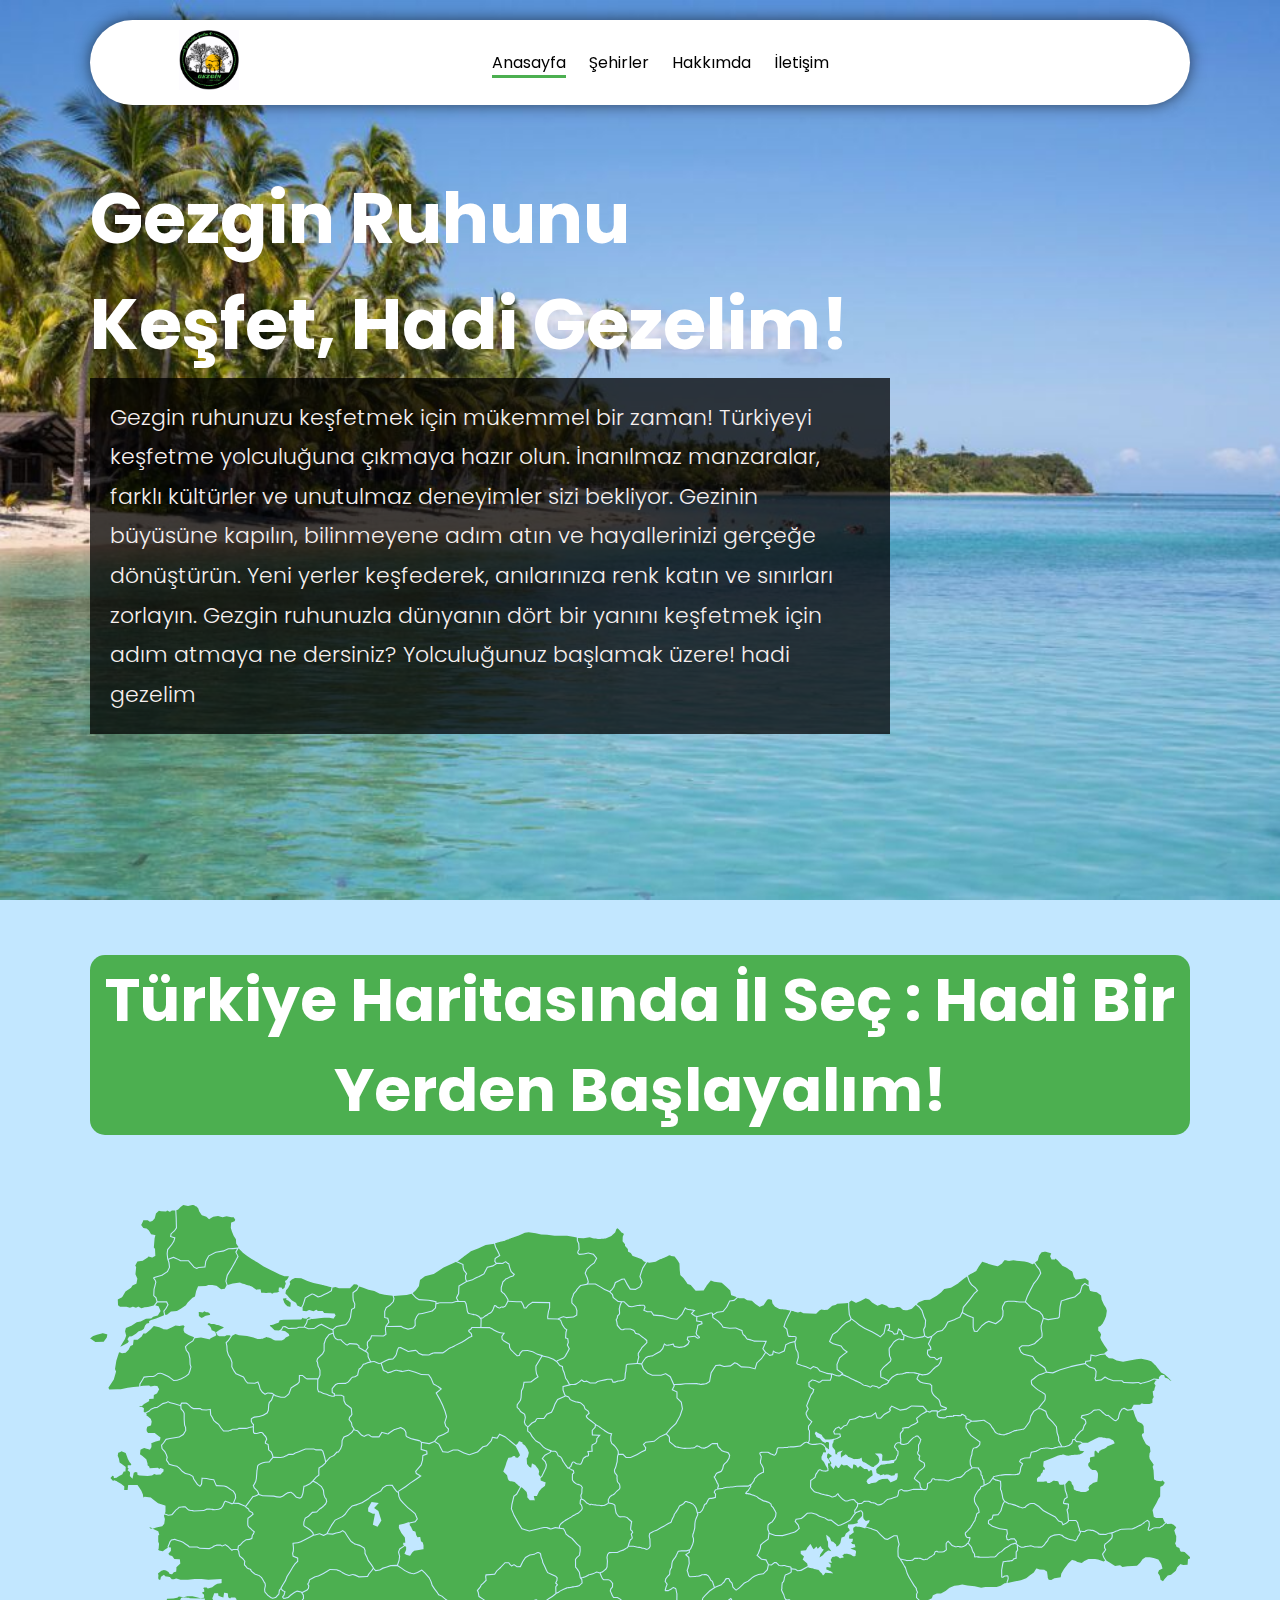
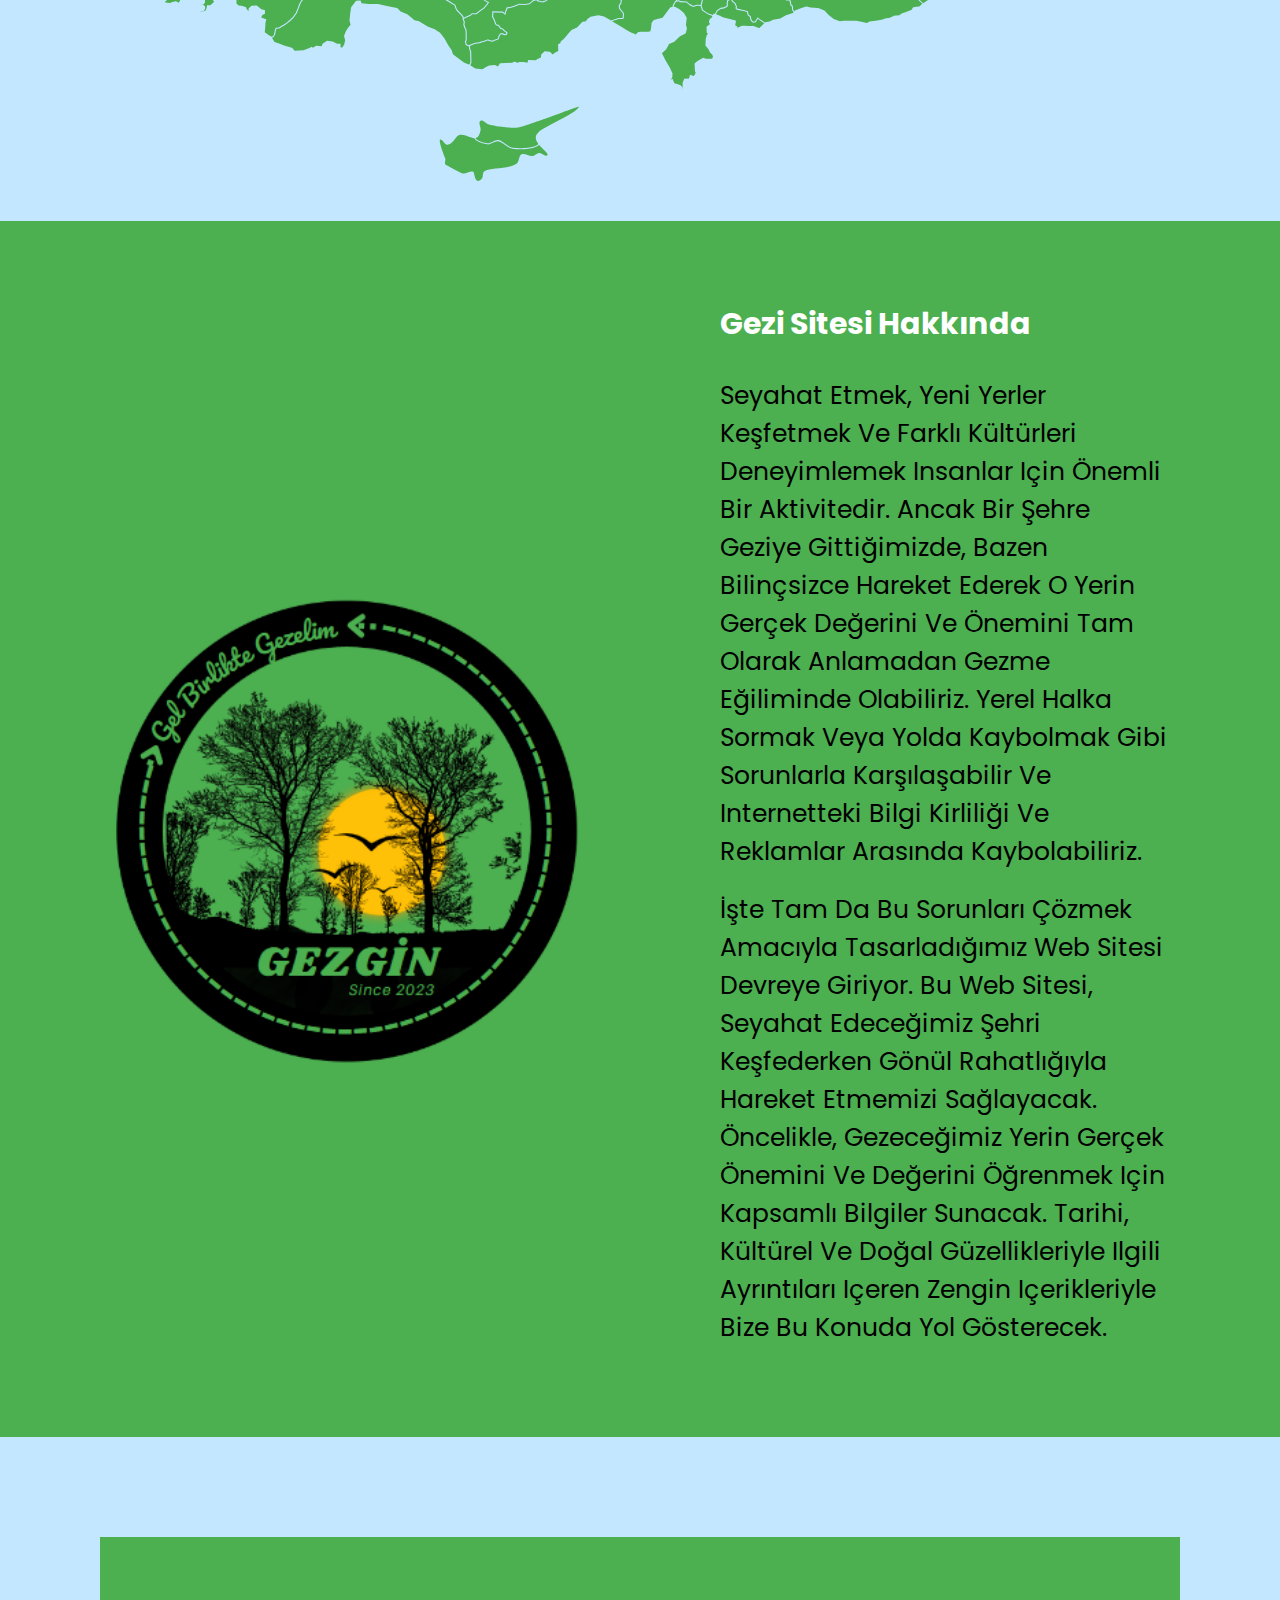
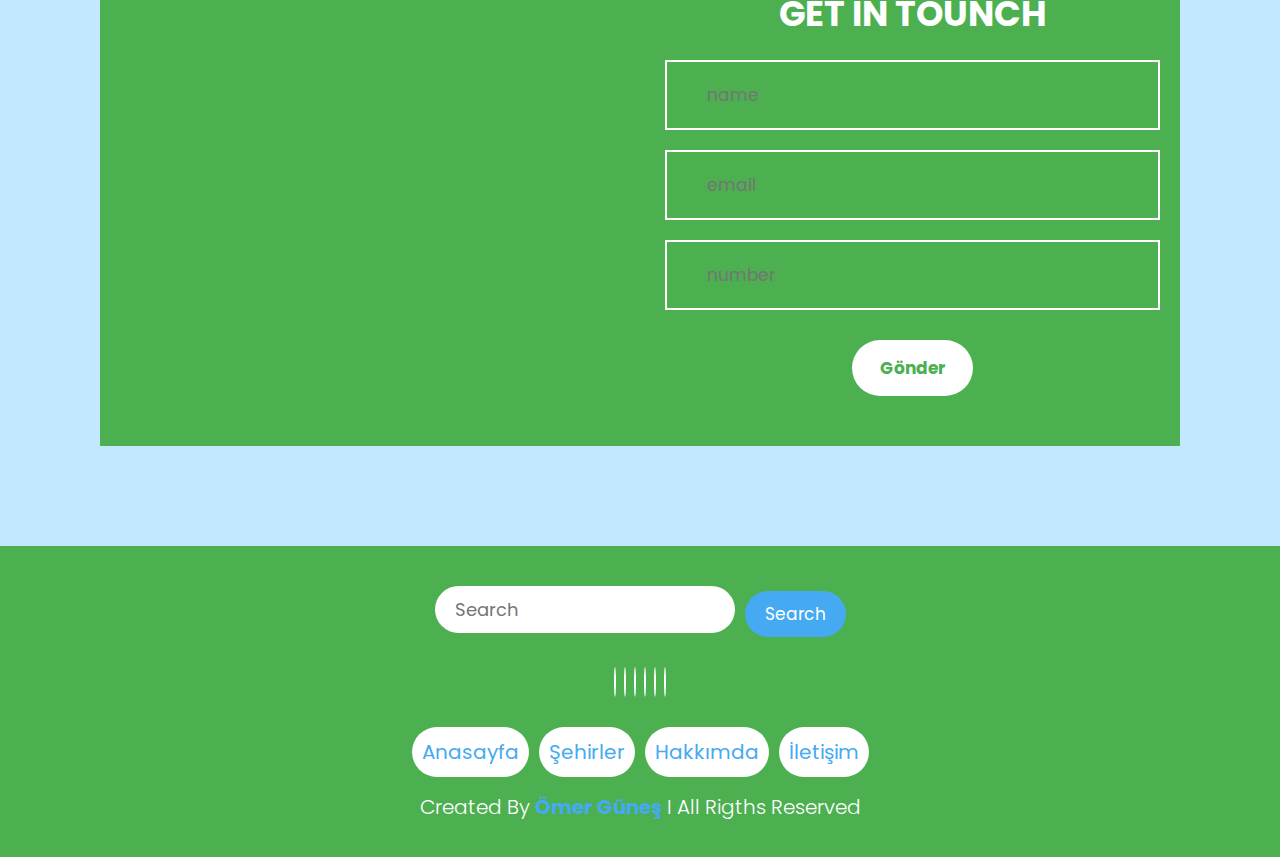
==== commit e0637e75: "güncel hali" ====
--- a/index.html
+++ b/index.html
@@ -962,7 +962,7 @@
             <i class="fas fa-phone"></i>
             <input type="tel" placeholder="number" />
           </div>
-          <input type="submit" class="btn" value="Gönder" />
+          <button  class="btn" type="button">Gönder</button>
         </form>
       </div>
     </section>
--- a/style.css
+++ b/style.css
@@ -178,7 +178,7 @@
 /* home start */
 .home {
   min-height: 100vh;
-  background: url(./img/kamp.jpg) no-repeat;
+  background: url(./img/travel.jpg) no-repeat;
   background-size: cover;
   background-position: center;
   margin-top: -12.5rem;
@@ -391,15 +391,15 @@
 }
 .presentation .content h3 {
   font-size: 6rem;
-  color: var(--green-color);
+  color: var(--blue-color2);
   text-align: center;
   padding: 5rem;
 }
 .presentation .content h3 span {
-  background-color: var(--blue-color2);
+  background-color: var(--green-color);
   padding: 2rem 5rem;
   border-radius: 60% 25%;
-  border: 3px solid #4caf50;
+  border: 3px solid var(--blue-color2);
 }
 .presentation .content p {
   font-size: 2rem;
@@ -413,26 +413,26 @@
 #cityNameDescription {
   color: black;
 }
-.placesVisit {
-  background-color: var(--green-color);
+/* .placesVisit {
+  background-color: var(--blue-color2);
   display: flex;
   flex-wrap: wrap;
   column-gap: 2rem;
   padding: 4.5rem 7%;
-}
+} */
 /* places to Visit end */
 
 /* cityVisit start */
 .cityVisitHead2 {
-  background-color: var(--green-color);
+  background-color: var(--blue-color2);
 }
 .cityVisitHead {
-  color: var(--blue-color2);
-  background-color: var(--green-color);
+  color: var(--green-color);
+  background-color: var(--blue-color2);
   font-size: 6rem;
   text-align: center;
   font-weight: bold;
-  border: 3px solid var(--blue-color2);
+  border: 3px solid var(--green-color);
   padding: 2rem 5rem;
   border-radius: 2rem 5rem;
   margin: 1rem;
@@ -441,7 +441,7 @@
   display: grid;
   grid-template-columns: repeat(auto-fit, minmax(40rem, 1fr));
   gap: 1.5rem;
-  background-color: var(--green-color);
+  background-color: var(--blue-color2);
 }
 #cityVisit .box {
   padding: 1.5rem;
@@ -475,11 +475,11 @@
 
 /* cityFood start */
 .cityFoodHead {
-  color: var(--green-color);
+  color: var(--blue-color2);
   font-size: 6rem;
   text-align: center;
   font-weight: bold;
-  border: 3px solid var(--green-color);
+  border: 3px solid var(--blue-color2);
   padding: 2rem 5rem;
   border-radius: 2rem 5rem;
   margin: 5rem 14rem;
@@ -488,7 +488,7 @@
   display: grid;
   grid-template-columns: repeat(auto-fit, minmax(40rem, 1fr));
   gap: 1.5rem;
-  background-color: var(--blue-color2);
+  background-color: var(--green-color);
 }
 .cityFood .box2 {
   padding: 1.5rem;
@@ -520,11 +520,113 @@
   text-align: center;
 }
 /* cityFood end */
-.citiesPage {
-  margin-top: 20vh;
-  background-color: var(--green-color);
-}
+/* comment start */
+#comment {
+  border: 0.3rem solid var(--green-color);
+  padding: 2rem;
+  margin-bottom: 2rem;
+  font-size: 2rem;
+}
+.commentt {
+  background-color: var(--blue-color2);
+}
+.commentt .commentsTitle {
+  color: var(--green-color);
+  font-size: 6rem;
+  font-weight: bold;
+  text-align: center;
+  border: 0.6rem solid var(--green-color);
+  padding: 15px;
+  margin-bottom: 2rem;
+  border-radius: 2rem 5rem;
+}
+.commentt #comments .comment .card-footer {
+  display: flex;
+  justify-content: start;
+  gap: 3%;
+}
+.commentt #comments .comment {
+  border-radius: 1rem;
+  border: 0.2rem solid var(--green-color);
+  margin-bottom: 0.5rem;
+  padding: 0.2rem 1rem;
+}
+.commentt #comments .comment .card-body .commentText {
+  color: black;
+  font-size: 2rem;
+}
+.commentt #comments .comment .card-footer .commentName {
+  color: var(--green-color);
+  font-size: 1.5rem;
+}
+.commentt #comments .comment .card-footer .commentDate {
+  color: var(--green-color);
+  font-size: 1.5rem;
+}
+/* comment end */
+/* user-comment start */
+.userComment {
+  padding: 15px;
+  padding: 3.5rem 7%;
+  font-size: 2.5rem;
+  background-color: var(--blue-color2);
+}
+#userComment {
+  border: 0.7rem solid var(--green-color);
+  border-radius: 1rem;
+}
+.userComment #userComment {
+  display: flex;
+  background-color: var(--blue-color2);
+  flex-wrap: wrap;
+  gap: 1rem;
+}
+.userComment #userComment form {
+  flex: 1 1 45rem;
+  padding: 3rem 2.5rem;
+  text-align: center;
+}
+.userComment #userComment form h3 {
+  text-transform: uppercase;
+  font-size: 4rem;
+  color: var(--green-color);
+}
+.userComment #userComment form button {
+  border: 0.25rem solid var(--green-color);
+}
+.userComment #userComment form .inputBox {
+  display: flex;
+  align-items: center;
+  margin: 2rem 0;
+  border: 0.3rem solid var(--green-color);
+  border-radius: 1rem;
+}
+.userComment #userComment form .inputBox i {
+  color: var(--green-color);
+  font-size: 2rem;
+  padding-left: 2rem;
+}
+.userComment #userComment form .inputBox input {
+  width: 100%;
+  padding: 2rem;
+  font-size: 1.7rem;
+  color: var(--green-color);
+  text-transform: none;
+  background-color: transparent;
+}
+.userComment #userComment form .inputBox textarea {
+  min-height: 25rem;
+  min-width: 100%;
+  padding: 2rem;
+}
+.userComment #userComment form .btn {
+  color: var(--green-color);
+  background-color: #fff;
+  font-weight: bold;
+}
+/* user-comment end */
 /* cities page end */
+
 /* responsive start */
 @media (max-width: 991px) {
   html {
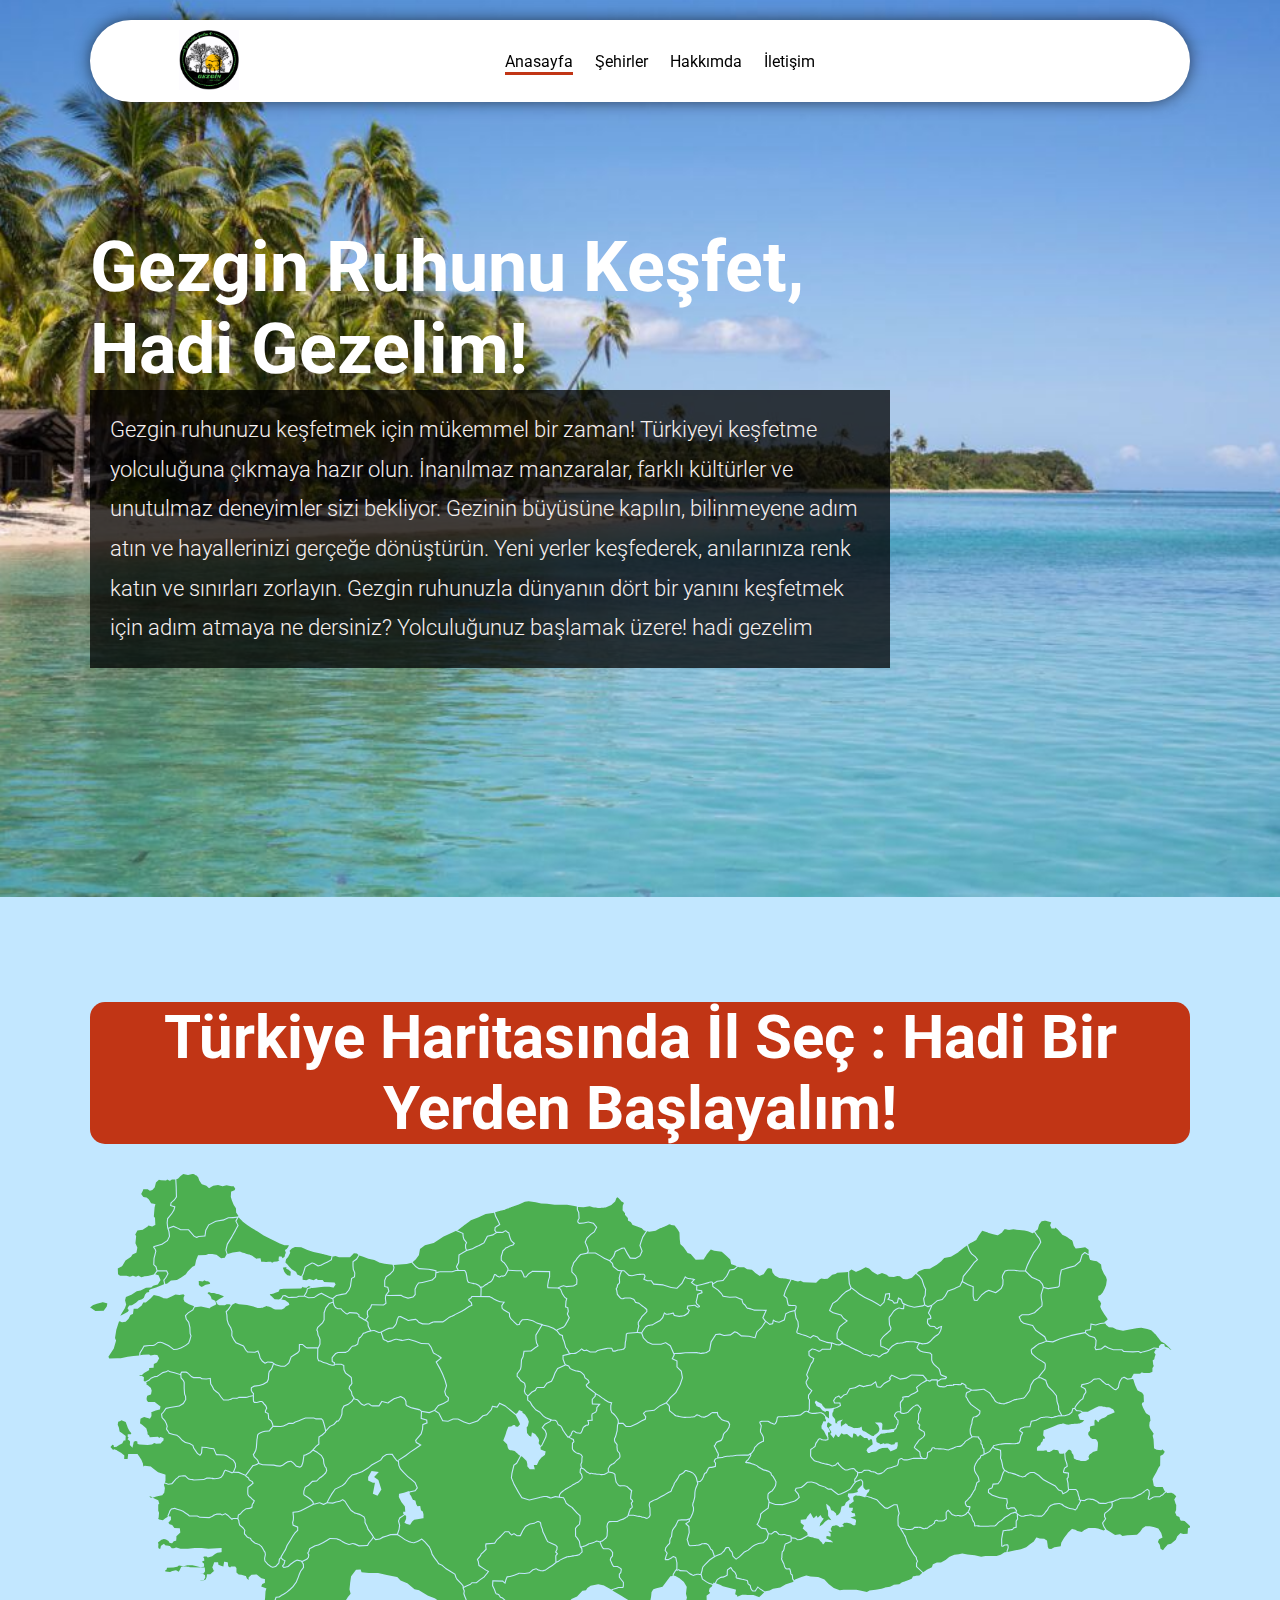
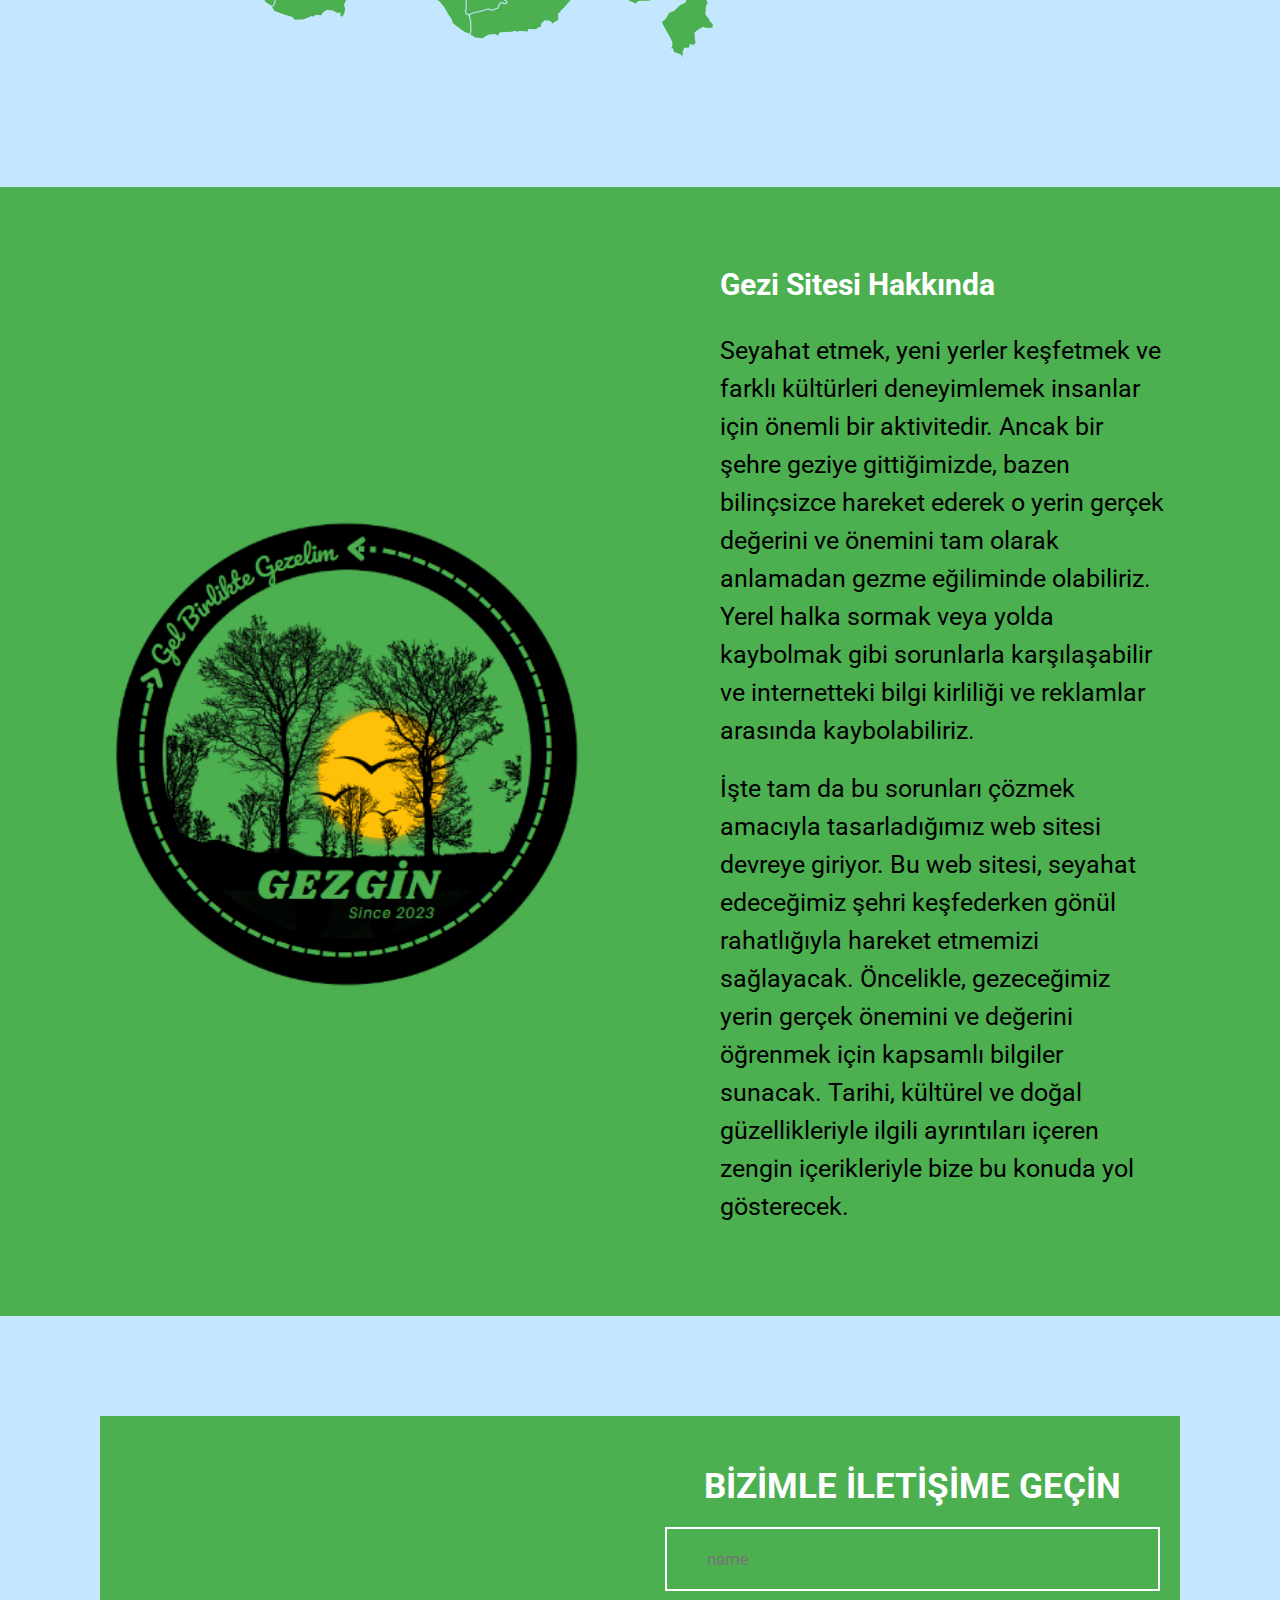
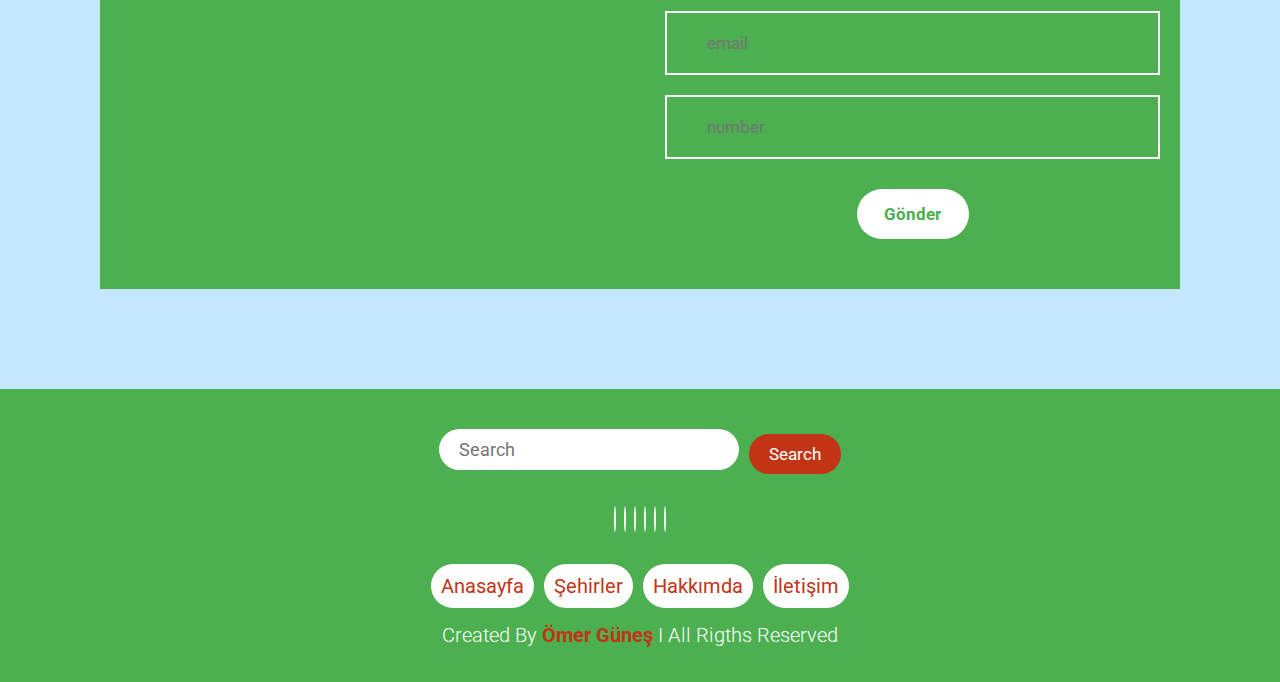
==== commit ff34e087: "projenin güncel hali" ====
--- a/index.html
+++ b/index.html
@@ -5,6 +5,7 @@
     <meta http-equiv="X-UA-Compatible" content="IE=edge" />
     <meta name="viewport" content="width=device-width, initial-scale=1.0" />
     <link rel="stylesheet" href="style.css" />
+    <link rel="stylesheet" href="login.css" />
     <link
       rel="stylesheet"
       href="https://cdnjs.cloudflare.com/ajax/libs/font-awesome/6.4.0/css/all.min.css"
@@ -12,9 +13,16 @@
       crossorigin="anonymous"
       referrerpolicy="no-referrer"
     />
-    <title>GEZİ</title>
+    <title>GEZİN</title>
   </head>
   <body>
+    <button
+        type="button"
+        class="btn btn-danger btn-floating btn-lg"
+        id="btn-back-to-top"
+        >
+      <i class="fas fa-arrow-up"></i>
+    </button>
     <!-- header start -->
     <header class="header">
       <a href="#" class="logo">
@@ -35,10 +43,92 @@
         </button>
       </div>
       <div class="search-form buttons">
-        <input type="text" class="search-input" id="search-box" placeholder="Şehir">
-        <i class="fa-solid fa-magnifying-glass" style="color:green"></i>
+        <select class="form-select search-input" aria-label="Default select example" type="text" id="search-box" placeholder="Şehir" onchange="searchBox()">
+          <option selected>Şehir</option>
+          <option value="adana">Adana</option>
+          <option value="adıyaman">Adıyaman</option>
+          <option value="afyonkarahisar">Afyon</option>
+          <option value="ağrı">Ağrı</option>
+          <option value="amasya">Amasya</option>
+          <option value="ankara">Ankara</option>
+          <option value="antalya">Antalya</option>
+          <option value="artvin">Artvin</option>
+          <option value="aydın">Aydın</option>
+          <option value="balıkesir">Balıkesir</option>
+          <option value="bilecik">Bilecik</option>
+          <option value="bingöl">Bingöl</option>
+          <option value="bitlis">Bitlis</option>
+          <option value="bolu">Bolu</option>
+          <option value="burdur">Burdur</option>
+          <option value="bursa">Bursa</option>
+          <option value="çanakkale">Çanakkale</option>
+          <option value="çankırı">Çankırı</option>
+          <option value="çorum">Çorum</option>
+          <option value="denizli">Denizli</option>
+          <option value="diyarbakır">Diyarbakır</option>
+          <option value="edirne">Edirne</option>
+          <option value="elazığ">Elazığ</option>
+          <option value="erzincan">Erzincan</option>
+          <option value="erzurum">Erzurum</option>
+          <option value="eskişehir">Eskişehir</option>
+          <option value="gaziantep">Gaziantep</option>
+          <option value="giresun">Giresun</option>
+          <option value="gümüşhane">Gümüşhane</option>
+          <option value="hakkari">Hakkari</option>
+          <option value="hatay">Hatay</option>
+          <option value="ısparta">Isparta</option>
+          <option value="mersin">Mersin</option>
+          <option value="istanbul">İstanbul</option>
+          <option value="izmir">İzmir</option>
+          <option value="kars">Kars</option>
+          <option value="kastamonu">Kastamonu</option>
+          <option value="kayseri">Kayseri</option>
+          <option value="kırıkkale">Kırklareli</option>
+          <option value="kırşehir">Kırşehir</option>
+          <option value="kocaeli">Kocaeli</option>
+          <option value="konya">Konya</option>
+          <option value="kütahya">Kütahya</option>
+          <option value="malatya">Malatya</option>
+          <option value="manisa">Manisa</option>
+          <option value="kahramanmaraş">Kahramanmaraş</option>
+          <option value="mardin">Mardin</option>
+          <option value="muğla">Muğla</option>
+          <option value="muş">Muş</option>
+          <option value="nevşehir">Nevşehir</option>
+          <option value="niğde">Niğde</option>
+          <option value="ordu">Ordu</option>
+          <option value="rize">Rize</option>
+          <option value="sakarya">Sakarya</option>
+          <option value="samsun">Samsun</option>
+          <option value="siirt">Siirt</option>
+          <option value="sinop">Sinop</option>
+          <option value="sivas">Sivas</option>
+          <option value="tekirdag">Tekirdağ</option>
+          <option value="tokat">Tokat</option>
+          <option value="trabzon">Trabzon</option>
+          <option value="tunceli">Tunceli</option>
+          <option value="şanlıurfa">Şanlıurfa</option>
+          <option value="uşak">Uşak</option>
+          <option value="van">Van</option>
+          <option value="yozgat">Yozgat</option>
+          <option value="zonguldak">Zonguldak</option>
+          <option value="aksaray">Aksaray</option>
+          <option value="bayburt">Bayburt</option>
+          <option value="karaman">Karaman</option>
+          <option value="kırıkkale">Kırıkkale</option>
+          <option value="batman">Batman</option>
+          <option value="şırnak">Şırnak</option>
+          <option value="bartın">Bartın</option>
+          <option value="ardahan">Ardahan</option>
+          <option value="ığdır">Iğdır</option>
+          <option value="yalova">Yalova</option>
+          <option value="karabuk">Karabük</option>
+          <option value="kilis">Kilis</option>
+          <option value="osmaniye">Osmaniye</option>
+          <option value="düzce">Düzce</option>
+        </select>
+        <i class="fa-solid fa-magnifying-glass" id="ara"></i>
       </div>
-
     </header>
     <!-- header end -->
     <!-- home start -->
@@ -83,7 +173,7 @@
             />
           </g>
           <g
-            id="adiyaman"
+            id="adıyaman"
             data-plakakodu="02"
             data-alankodu="416"
             data-iladi="Adıyaman"
@@ -103,7 +193,7 @@
             />
           </g>
           <g
-            id="agri"
+            id="ağrı"
             data-plakakodu="04"
             data-alankodu="472"
             data-iladi="Ağrı"
@@ -153,7 +243,7 @@
             />
           </g>
           <g
-            id="aydin"
+            id="aydın"
             data-plakakodu="09"
             data-alankodu="256"
             data-iladi="Aydın"
@@ -163,7 +253,7 @@
             />
           </g>
           <g
-            id="balikesir"
+            id="balıkesir"
             data-plakakodu="10"
             data-alankodu="266"
             data-iladi="Balıkesir"
@@ -186,7 +276,7 @@
             />
           </g>
           <g
-            id="bingol"
+            id="bingöl"
             data-plakakodu="12"
             data-alankodu="426"
             data-iladi="Bingöl"
@@ -236,7 +326,7 @@
             />
           </g>
           <g
-            id="canakkale"
+            id="çanakkale"
             data-plakakodu="17"
             data-alankodu="286"
             data-iladi="Çanakkale"
@@ -252,7 +342,7 @@
             />
           </g>
           <g
-            id="cankiri"
+            id="çankırı"
             data-plakakodu="18"
             data-alankodu="376"
             data-iladi="Çankırı"
@@ -262,7 +352,7 @@
             />
           </g>
           <g
-            id="corum"
+            id="çorum"
             data-plakakodu="19"
             data-alankodu="364"
             data-iladi="Çorum"
@@ -282,7 +372,7 @@
             />
           </g>
           <g
-            id="diyarbakir"
+            id="diyarbakır"
             data-plakakodu="21"
             data-alankodu="412"
             data-iladi="Diyarbakır"
@@ -302,7 +392,7 @@
             />
           </g>
           <g
-            id="elazig"
+            id="elazığ"
             data-plakakodu="23"
             data-alankodu="424"
             data-iladi="Elazığ"
@@ -332,7 +422,7 @@
             />
           </g>
           <g
-            id="eskisehir"
+            id="eskişehir"
             data-plakakodu="26"
             data-alankodu="222"
             data-iladi="Eskişehir"
@@ -362,7 +452,7 @@
             />
           </g>
           <g
-            id="gumushane"
+            id="gümüşhane"
             data-plakakodu="29"
             data-alankodu="456"
             data-iladi="Gümüşhane"
@@ -392,7 +482,7 @@
             />
           </g>
           <g
-            id="isparta"
+            id="ısparta"
             data-plakakodu="32"
             data-alankodu="246"
             data-iladi="Isparta"
@@ -477,7 +567,7 @@
             />
           </g>
           <g
-            id="kirklareli"
+            id="kırklareli"
             data-plakakodu="39"
             data-alankodu="288"
             data-iladi="Kırklareli"
@@ -487,7 +577,7 @@
             />
           </g>
           <g
-            id="kirsehir"
+            id="kırşehir"
             data-plakakodu="40"
             data-alankodu="386"
             data-iladi="Kırşehir"
@@ -517,7 +607,7 @@
             />
           </g>
           <g
-            id="kutahya"
+            id="kütahya"
             data-plakakodu="43"
             data-alankodu="274"
             data-iladi="Kütahya"
@@ -547,7 +637,7 @@
             />
           </g>
           <g
-            id="kahramanmaras"
+            id="kahramanmaraş"
             data-plakakodu="46"
             data-alankodu="344"
             data-iladi="Kahramanmaraş"
@@ -567,7 +657,7 @@
             />
           </g>
           <g
-            id="mugla"
+            id="muğla"
             data-plakakodu="48"
             data-alankodu="252"
             data-iladi="Muğla"
@@ -576,13 +666,13 @@
               d="M77.545,306.517l-2.812,0.56l-1.126,1.468l-0.751,2.094v0.031l-0.907,2.094l0.156,0.5 l1.5,0.189l0.469,0.031v0.469l-0.001,2.312v0.188l-0.125,0.125l-2.22,2.561l1.061,1.345l2.375,0.845l0.125,0.062l0.094,0.125 l1.843,2.47l4.562,0.158l0.438,0.031l0.031,0.438l0.373,3.219l0.031,0.219l-0.188,0.188l-3.408,3.404l-0.001,1.594v0.031 l-0.189,1.969l-0.031,0.344l-0.344,0.094l-1.812,0.499l-1.313,1.655l-0.188,0.219l-0.25-0.031l-1.625-0.189l-0.219-0.031 l-0.125-0.188l-1.124-1.626l-0.031-0.031l-2.218-1.376l-1.938-0.47l-2.281,0.624l-3.189,2.592l0.405,1.281l0.031,0.094v0.094 l-0.19,2.906l0.687,1.344l1.25-0.124l0.47-2.281l0.031-0.219l0.188-0.094l2.313-1.624l0.344-0.219l0.281,0.281l1.28,1.282 l1.062,0.001h0.031h0.034l2.5,0.376h0.188l0.125,0.156l1.624,1.969l2.031,0.001l1.875-0.687l0.125-0.062l0.156,0.062l3.811,1.033 l6.719,0.192h0.062l6.188-0.872h0.031h0.031l6.25,0.003h0.031h0.031l6.156,0.722v-0.031l11.625-0.525h0.5v0.5l-0.001,2.687v0.438 l-0.406,0.062l-3.469,0.498l-2.563,1.53l-0.031,0.031l-1.907,1.561l-0.094,0.094h-0.093l-3.939,1.092l-0.281,0.062l-0.219-0.188 L106.74,350l-2.312-0.001l-0.875,0.656l0.719,0.844l0.094,0.094l0.031,0.156l0.187,1.812l0.031,0.375l-0.344,0.125l-1.938,0.749 l1.874,1.626l0.188,0.156v0.219l-0.001,2.156v0.438l-0.438,0.031l-2.688,0.374h-0.062h-0.094l-3.406-0.721l-3.999-1.064 l-4.625-0.003l-3.281,0.873l-0.094,0.031l-0.094-0.031l-4.25-0.502l-1.469,0.969l-0.094,0.062h-0.094l-3.375,0.717h-0.062h-0.031 l-5.719,0.185l-0.439,1.594l-0.031,0.188L69.89,362.2l-1.345,0.937l0.562,0.688l4.188,0.502l1.97-0.999l0.062-0.031l0.094-0.031 l3.031-0.529l0.156-0.031l0.156,0.062l2.437,1.22l0.813-1.312l0.031-0.062l1.221-2.811l0.094-0.25l0.281-0.031 c0,0,0.674-0.098,1.438-0.187c0.764-0.09,1.591-0.187,2.031-0.187c0.262,0,0.605,0.057,1.031,0.126 c0.426,0.068,0.903,0.16,1.375,0.251c0.893,0.171,1.635,0.327,1.719,0.345l13.375,0.382h0.469l0.031,0.469l0.186,2.844v0.156 l-0.094,0.156l-0.876,1.406l-0.156,0.219l-0.25,0.031l-3.25,0.279l2.719,0.158h0.125l0.094,0.062l1.438,0.907l0.219,0.125 l0.031,0.25l0.155,1.969l0.031,0.156l-0.094,0.124l-1.063,1.78l-0.156,0.25h-0.25l-2.75,0.154l-0.282,0.594l0.469-0.25l0.062-0.062 h0.125l2.625-0.187h0.031l1.625-0.749l0.97-2.28l0.157-2.031l0.062-0.469h0.438l2.656,0.001l2.72-2.53l0.062-0.062l0.031-0.031 l0.969-0.53l-0.5-0.156l-0.219-0.062l-0.094-0.219l-1.061-2.501l-0.094-0.188l0.062-0.188l0.907-2.312l0.72-1.969l0.125-0.312 h0.344l2.656,0.001h0.438l0.062,0.406l0.311,2.031l2.905,1.127l0.062,0.031l1.531,0.376l0.627-3.906l0.094-0.531l0.5,0.125 l2.5,0.532l0.375,0.062l0.031,0.375l0.31,3.125l1.749,1.095l0.625-0.75l0.156-0.188h0.219l3.406,0.002h0.254l0.156,0.219 l0.905,1.25l0.094,0.125v0.156l-0.002,3.75l2.03,1.845l2.312,0.157l0.062,0.031h0.062l3.905,1.252l0.219,0.062l0.094,0.219 l0.874,1.906l1.53,1.501l0.031,0.031l0.001-2.156v-0.219l0.156-0.156l2.501-2.311l0.156-0.125l0.156-0.031l4.125-0.154l0.188-0.031 l0.156,0.125l4.217,3.346l2.906,0.69l0.375,0.062v0.406l-0.001,2.688v0.312l-0.281,0.125l-2.157,0.999l-0.97,2.218l4.311,1.596 l0.438,0.156l-0.125,0.438l-0.689,2.562l-0.347,5.562h-0.031l-0.314,3.281l2.937,2.127l0.031,0.031l3.437,1.908l1.25-0.749 l0.97-1.811v-0.062l0.533-3.25v-0.031l0.031-0.031l0.72-1.969l0.094-0.312l0.312-0.031l2.594-0.218l2.001-1.374l0.031-0.031h0.031 c0,0,0.968-0.527,2.001-1.093c0.516-0.283,1.046-0.561,1.469-0.811c0.423-0.25,0.793-0.512,0.781-0.5 c0.294-0.294,1.013-0.897,1.72-1.468c0.688-0.557,1.282-1.036,1.313-1.061l0.031-0.031l2.939-2.654l0.031-0.031l3.221-4.498 l0.062-0.125l1.721-4.218v-0.031l0.971-2.843l0.031-0.031l1.251-2.687l0.031-0.062l0.031-0.031l2.408-3.218l-0.187-2.75 l-1.655-2.376l-3.656-0.846l-1.751,0.968l-0.062,0.031l-3.47,2.436l-0.062,0.031l-2.439,2.28l-0.094,0.094l-0.125,0.031 c0,0-0.903,0.204-1.844,0.405c-0.47,0.101-0.953,0.204-1.344,0.28c-0.195,0.038-0.36,0.07-0.5,0.094s-0.237,0.031-0.375,0.031 c-0.402,0-0.507-0.215-0.656-0.375s-0.286-0.351-0.406-0.531c-0.24-0.36-0.438-0.688-0.438-0.688l-0.156-0.312l0.188-0.25 l1.126-1.405l0.814-2.844c-0.192-0.097-0.319-0.168-0.656-0.344c-0.27-0.141-0.541-0.273-0.781-0.406s-0.415-0.233-0.562-0.344 c-0.172-0.129-0.286-0.286-0.438-0.469c-0.152-0.183-0.32-0.394-0.469-0.594c-0.096-0.13-0.108-0.139-0.188-0.25l-0.907,1 l-0.502,3.469l-0.031,0.125l-0.125,0.125l-2.936,3.121l-0.094,0.094l-0.125,0.062l-2.594,0.687l-0.156,0.062l-0.125-0.062 l-1.438-0.439l-0.094-0.031l-0.062-0.062l-3.374-2.564l-0.062-0.031l-0.031-0.062l-2.404-2.845l-0.094-0.125l-0.031-0.156 l-0.249-2.406l-0.031-0.094l0.031-0.062l0.721-3.25c-0.009-0.082-0.088-0.556-0.187-1.125c-0.054-0.307-0.123-0.602-0.188-0.812 c-0.027-0.087-0.042-0.149-0.062-0.188c-0.096-0.052-0.162-0.125-0.219-0.188c-0.087-0.096-0.174-0.197-0.25-0.312 c-0.151-0.232-0.299-0.51-0.438-0.781c-0.26-0.51-0.443-0.943-0.468-1l-0.031-0.062l-1.655-2.689l-0.031-0.031l-1.968-1.535 c-0.002-0.001-0.028-0.03-0.031-0.031c-0.11-0.041-0.649-0.227-1.344-0.47c-0.382-0.133-0.774-0.247-1.094-0.345 c-0.16-0.049-0.3-0.099-0.406-0.125s-0.2-0.031-0.156-0.031c-0.17,0-0.233-0.058-0.312-0.094c-0.079-0.036-0.171-0.077-0.25-0.125 c-0.158-0.097-0.334-0.196-0.531-0.344c-0.395-0.295-0.857-0.68-1.311-1.063c-0.912-0.766-1.78-1.532-1.78-1.532l-0.062-0.094 l-0.062-0.094c0,0-0.155-0.351-0.344-0.719c-0.094-0.184-0.195-0.378-0.281-0.5c-0.043-0.061-0.079-0.111-0.094-0.125 c-0.149-0.043-0.307-0.1-0.531-0.188c-0.263-0.103-0.558-0.239-0.875-0.375s-0.64-0.279-0.906-0.406s-0.45-0.213-0.625-0.344 c-0.196-0.147-0.332-0.289-0.5-0.5s-0.334-0.466-0.531-0.719c-0.395-0.505-0.882-1.024-1.093-1.157 c-0.445-0.278-0.493-0.728-0.53-1.156c-0.038-0.428-0.015-0.916,0.032-1.375c0.081-0.803,0.215-1.357,0.251-1.531l-1.499-1.97 l-0.031-0.031l-0.031-0.031l-2.874-2.346l-0.125-0.094l-0.031-0.156l-0.624-2.031l-0.035-0.062v-0.031l-0.218-1.969v-0.031 l-0.874-1.562l0.156-0.094l-3.75-0.002l-1.031,0.687l-0.344,0.25l-0.281-0.281l-1.437-1.251l-0.031-0.031l-1.78-1.876l-2.561-1.751 l-2.595,1.061l-0.25,0.094l-0.219-0.125l-1.219-0.72l-3.594-0.002c-0.091,0.048-0.328,0.19-0.719,0.375 c-0.458,0.217-0.911,0.427-1.344,0.499c-0.005,0.001-0.175,0.057-0.344,0.156s-0.35,0.242-0.531,0.375 c-0.362,0.266-0.656,0.531-0.656,0.531l-0.062,0.031l-0.094,0.031l-2.845,1.186l-0.094,0.031h-0.125l-8.562-0.38h-0.093 l-0.094-0.031l-2.343-1.033l-6.906-0.004h-0.219l-0.125-0.125l-1.561-1.407v0.031l-2.124-1.439h-0.031l-2.124-1.563H84.85 l-2.062-0.876l-0.062-0.031l-3.156-0.877h-0.031L77.545,306.517z"
             />
           </g>
-          <g id="mus" data-plakakodu="49" data-alankodu="436" data-iladi="Muş">
+          <g id="muş" data-plakakodu="49" data-alankodu="436" data-iladi="Muş">
             <path
               d="M867.736,187.042l-3.47,2.029l-2.69,4.249l-1.097,4.811l-0.031,0.094l-0.062,0.094 l-2.783,4.029c0,0-0.572,0.818-1.251,1.624c-0.339,0.404-0.685,0.804-1.032,1.124c-0.173,0.161-0.357,0.295-0.531,0.406 c-0.174,0.111-0.357,0.219-0.625,0.219c-0.018,0-0.234,0.025-0.5,0.062s-0.606,0.092-1,0.155c-0.788,0.129-1.757,0.294-2.719,0.468 c-1.873,0.337-3.566,0.637-3.656,0.654c0,0-0.091,0.03-0.094,0.031c-0.084,0.037-1.373,0.621-2.813,1.248 c-0.743,0.324-1.487,0.649-2.094,0.905c-0.304,0.128-0.572,0.229-0.781,0.312s-0.322,0.151-0.469,0.188 c-0.148,0.037-1.018,0.323-1.812,0.593c-0.397,0.135-0.785,0.275-1.125,0.374c-0.34,0.1-0.582,0.188-0.875,0.188 c-0.251,0-0.515-0.051-0.969-0.126c-0.454-0.074-1.032-0.179-1.594-0.282c-1.124-0.207-2.241-0.437-2.562-0.501 c-0.479-0.096-1.073-0.4-1.688-0.782s-1.186-0.796-1.53-1.313c-0.285-0.427-0.704-1.19-1.124-1.907 c-0.42-0.716-0.917-1.416-1.061-1.532c-0.277-0.221-0.453-0.511-0.688-0.875s-0.479-0.793-0.749-1.219 c-0.542-0.852-1.207-1.668-1.624-1.876c-0.691-0.345-1.859-1.101-2.905-1.783c-0.976-0.637-1.703-1.115-1.811-1.189l-6.875,0.746 h-0.031l-4.281,0.123l-2.284,1.562l-0.062,0.031l-0.125,0.031c0,0-0.427,0.085-0.875,0.281s-0.817,0.516-0.875,0.75 c-0.214,0.851-0.327,2.281-0.345,2.5c0.031,0.06,0.209,0.449,0.78,1.25c0.344,0.482,0.497,0.851,0.624,1.188 c0.128,0.337,0.238,0.625,0.53,1.094c0.562,0.902,2.26,3.138,2.373,3.282l0.062,0.031c0.001,0.001,0.031,0.062,0.031,0.062 l3.687,2.69l4.56,3.283l0.219,0.156L815,216.856c0,0-0.029,0.543-0.095,1.156c-0.032,0.307-0.075,0.616-0.125,0.906 s-0.068,0.543-0.188,0.781c-0.134,0.268-0.341,0.462-0.625,0.75s-0.635,0.624-1.031,0.937c-0.792,0.627-1.68,1.249-2.595,1.249 c-0.565,0-0.946,0.077-1.25,0.311s-0.547,0.641-0.782,1.344c-0.48,1.436-0.627,3.06-0.627,3.625c0,0.291-0.087,0.548-0.188,0.844 s-0.218,0.615-0.344,0.938c-0.252,0.645-0.47,1.375-0.47,1.531c0,0.518-0.189,0.987-0.345,1.5c-0.156,0.513-0.282,1.024-0.282,1.5 c-0.001,1.053,0.243,3.302,0.248,3.344v0.031l1.28,2.563l0.125-0.062l0.062-0.031l0.094-0.031l1.031-0.124h0.065h0.031l4.219,0.346 l0.656,0.062l-0.219,0.594c-0.001,0.01-0.02,0.05,0,0.125c0.039,0.15,0.179,0.461,0.625,0.906c1.056,1.058,1.629,2.223,1.748,3.001 c0.067,0.437-0.016,0.852-0.032,1.219c-0.015,0.367,0.046,0.582,0.094,0.625c0.211,0.192,0.441,0.29,0.656,0.594 s0.329,0.709,0.468,1.406c0.137,0.685,0.206,1.171,0.249,1.469c0.036,0.245,0.065,0.272,0.062,0.281 c0.067,0.024,0.173,0.068,0.312,0.125c0.139,0.057,0.32,0.15,0.469,0.312s0.232,0.405,0.25,0.656 c0.042,0.584,0.247,3.688,0.279,4.156l4.063-2.092l2.564-3.437l1.376-2.03l0.125-0.156l0.188-0.062c0,0,1.139-0.23,2.438-0.499 c1.299-0.268,2.734-0.553,3.438-0.623c1.194-0.118,3.661-0.623,6.5-0.621c1.404,0.001,3.135,0.049,4.688,0.065 s2.955-0.037,3.5-0.186c0.744-0.203,1.325-0.231,1.688-0.311s0.467-0.138,0.656-0.469c0.485-0.848,0.939-1.995,0.939-2.531 c0-0.462,0.119-1.277,0.282-2.094c0.082-0.408,0.165-0.806,0.282-1.156c0.116-0.35,0.217-0.624,0.469-0.875 c0.12-0.12,0.443-0.7,0.657-1.188c0.125-0.285,0.154-0.361,0.219-0.531l-2.437-1.689l-0.375-0.25l0.219-0.406l1.001-1.874 l0.094-0.188l0.156-0.062l3.689-1.498l0.062-0.031h0.094l4.438-0.217l1.159-4.593l0.094-0.312l0.281-0.062l4.376-0.998h0.031 c0.107-0.06,0.952-0.539,2.001-1.093c0.556-0.294,1.129-0.607,1.625-0.843c0.496-0.236,0.86-0.409,1.219-0.468 c0.428-0.071,1.683-0.216,2.969-0.342c0.643-0.064,1.287-0.123,1.812-0.155s0.888-0.066,1.219,0.001 c0.322,0.064,1.226,0.237,2.125,0.376c0.449,0.07,0.892,0.132,1.25,0.157c0.358,0.024,0.662-0.015,0.625,0 c0.217-0.087,0.607-0.189,1.125-0.343c0.518-0.155,1.141-0.356,1.75-0.53c1.218-0.347,2.344-0.655,2.344-0.655l0.062-0.031h0.062 l2.75-0.06l-2.653-5.001l-0.094-0.123l0.031-0.125c0,0,0.031-0.724,0.032-1.5c0-0.388-0.008-0.801-0.03-1.125 c-0.022-0.324-0.124-0.591-0.094-0.531c-0.104-0.208-0.18-0.51-0.312-0.906c-0.132-0.396-0.294-0.884-0.437-1.344 c-0.284-0.919-0.53-1.75-0.53-1.75l-0.031-0.062v-0.031l-0.591-5.156l-3.279-4.033l-0.031-0.031l-4.155-4.129l-0.062-0.062 l-0.031-0.094l-1.404-3.157v-0.031v-0.031l-0.718-2.438l-4.405-2.127L867.736,187.042L867.736,187.042z"
             />
           </g>
           <g
-            id="nevsehir"
+            id="nevşehir"
             data-plakakodu="50"
             data-alankodu="384"
             data-iladi="Nevşehir"
@@ -592,7 +682,7 @@
             />
           </g>
           <g
-            id="nigde"
+            id="niğde"
             data-plakakodu="51"
             data-alankodu="388"
             data-iladi="Niğde"
@@ -672,7 +762,7 @@
             />
           </g>
           <g
-            id="tekirdag"
+            id="tekirdağ"
             data-plakakodu="59"
             data-alankodu="282"
             data-iladi="Tekirdağ"
@@ -712,7 +802,7 @@
             />
           </g>
           <g
-            id="sanliurfa"
+            id="şanlıurfa"
             data-plakakodu="63"
             data-alankodu="414"
             data-iladi="Şanlıurfa"
@@ -722,7 +812,7 @@
             />
           </g>
           <g
-            id="usak"
+            id="uşak"
             data-plakakodu="64"
             data-alankodu="276"
             data-iladi="Uşak"
@@ -787,7 +877,7 @@
             />
           </g>
           <g
-            id="kirikkale"
+            id="kırıkkale"
             data-plakakodu="71"
             data-alankodu="318"
             data-iladi="Kırıkkale"
@@ -807,7 +897,7 @@
             />
           </g>
           <g
-            id="sirnak"
+            id="şırnak"
             data-plakakodu="73"
             data-alankodu="486"
             data-iladi="Şırnak"
@@ -817,7 +907,7 @@
             />
           </g>
           <g
-            id="bartin"
+            id="bartın"
             data-plakakodu="74"
             data-alankodu="378"
             data-iladi="Bartın"
@@ -837,7 +927,7 @@
             />
           </g>
           <g
-            id="igdir"
+            id="ığdır"
             data-plakakodu="76"
             data-alankodu="476"
             data-iladi="Iğdır"
@@ -857,7 +947,7 @@
             />
           </g>
           <g
-            id="karabuk"
+            id="karabük"
             data-plakakodu="78"
             data-alankodu="370"
             data-iladi="Karabük"
@@ -887,30 +977,13 @@
             />
           </g>
           <g
-            id="duzce"
+            id="düzce"
             data-plakakodu="81"
             data-alankodu="380"
             data-iladi="Düzce"
           >
             <path
               d="M294.325,81.136l-4.501,1.279h-0.062l-0.031,0.031l-6.312,0.372l-5.376,0.466l0.624,2.156 l0.031,0.125v0.125l-0.658,2.907l-0.031,0.156l-0.094,0.094l-3.158,3.279l-0.031,0.031l-0.031,0.031l-3.157,2.06l-1.314,3.28 l-0.003,5.094l2.406,0.532l0.281,0.062l0.094,0.281l0.998,3.532l0.062,0.25l-0.156,0.188l-2.221,3.03l1.812,0.22h0.062 l11.312-0.119h0.157l0.125,0.062l1.874,1.22h0.062l3.999,1.221l4.376-1.06l1.657-1.874l-0.122-4.875v-0.094l0.062-0.125 c0,0,0.235-0.5,0.501-1.062c0.265-0.562,0.57-1.275,0.595-1.375c0.079-0.316,0.235-0.493,0.438-0.812s0.44-0.68,0.689-1.031 c0.495-0.702,0.97-1.343,0.97-1.343l0.125-0.188l0.219-0.031l3.531-0.498v0.031l4.501-1.029l4.282-1.092l2.813-2.686l0.441-4.938 l-3.188-0.783h-0.062l-3.062-0.502h-0.031l-8.938-0.63h-0.125l-0.125-0.094l-2.905-2.002l-0.031-0.062l-0.062-0.031L294.325,81.136 z"
-            />
-          </g>
-        </g>
-        <g id="kibris">
-          <g
-            id="kuzey-kibris"
-            data-plakakodu="00"
-            data-alankodu="392"
-            data-iladi="Kuzey Kıbrıs"
-          >
-            <path
-              d="M438.276,462.208c-0.253,0.092-0.51,0.185-0.77,0.279 c-0.058,0.021-0.116,0.042-0.174,0.063c-0.224,0.081-0.453,0.165-0.683,0.248c-0.111,0.04-0.221,0.08-0.333,0.121 c-0.574,0.209-1.164,0.424-1.766,0.644c-0.092,0.034-0.183,0.067-0.275,0.1c-0.191,0.07-0.385,0.141-0.578,0.211 c-0.193,0.071-0.386,0.141-0.581,0.212c-0.129,0.047-0.26,0.095-0.39,0.143c-0.22,0.08-0.44,0.161-0.663,0.242 c-0.163,0.06-0.327,0.12-0.491,0.18c-0.221,0.081-0.442,0.162-0.665,0.243c-1.048,0.383-2.119,0.775-3.211,1.174 c-0.273,0.1-0.547,0.2-0.822,0.301c-0.128,0.047-0.255,0.093-0.384,0.14c-0.288,0.105-0.577,0.211-0.866,0.316 c-0.12,0.044-0.241,0.088-0.362,0.132c-0.18,0.066-0.361,0.132-0.542,0.198c-0.246,0.09-0.493,0.18-0.74,0.27 c-0.194,0.071-0.387,0.141-0.582,0.212c-0.206,0.075-0.412,0.15-0.619,0.225c-0.151,0.055-0.302,0.11-0.453,0.165 c-0.288,0.105-0.576,0.209-0.864,0.314c-0.109,0.04-0.218,0.079-0.327,0.119c-0.273,0.099-0.546,0.198-0.819,0.297 c-0.167,0.061-0.334,0.121-0.502,0.182c-0.218,0.079-0.436,0.158-0.653,0.237c-0.19,0.069-0.379,0.137-0.569,0.206 c-0.247,0.089-0.493,0.178-0.74,0.267c-0.128,0.046-0.257,0.093-0.385,0.139c-0.278,0.1-0.556,0.2-0.833,0.3 c-0.149,0.054-0.298,0.107-0.447,0.161c-0.218,0.079-0.436,0.157-0.654,0.235c-0.198,0.071-0.395,0.142-0.592,0.213 c-0.24,0.086-0.479,0.172-0.718,0.257c-0.132,0.047-0.264,0.095-0.396,0.142c-0.274,0.098-0.548,0.196-0.82,0.293 c-0.134,0.048-0.267,0.095-0.401,0.143c-0.223,0.08-0.446,0.159-0.668,0.238c-0.206,0.073-0.411,0.146-0.616,0.219 c-0.169,0.06-0.337,0.119-0.505,0.179c-0.214,0.076-0.427,0.151-0.64,0.226c-0.188,0.066-0.375,0.132-0.562,0.198 c-0.196,0.069-0.392,0.138-0.587,0.207c-0.175,0.062-0.349,0.123-0.523,0.184c-0.21,0.073-0.419,0.147-0.626,0.219 c-0.179,0.063-0.357,0.125-0.535,0.187c-0.185,0.064-0.37,0.129-0.553,0.193c-0.199,0.069-0.396,0.137-0.592,0.205 c-0.167,0.058-0.334,0.116-0.5,0.173c-0.2,0.069-0.397,0.137-0.595,0.205c-0.161,0.055-0.323,0.111-0.483,0.166 c-0.196,0.067-0.39,0.133-0.584,0.199c-0.154,0.053-0.309,0.106-0.462,0.157c-0.192,0.065-0.38,0.129-0.569,0.193 c-0.157,0.053-0.314,0.107-0.469,0.159c-0.181,0.061-0.358,0.12-0.536,0.18c-0.152,0.051-0.304,0.102-0.453,0.152 c-0.181,0.06-0.357,0.119-0.535,0.178c-0.146,0.048-0.293,0.097-0.437,0.145c-0.168,0.055-0.331,0.109-0.496,0.163 c-0.147,0.048-0.295,0.097-0.44,0.144c-0.159,0.052-0.314,0.102-0.471,0.152c-0.145,0.047-0.291,0.094-0.433,0.139 c-0.153,0.049-0.302,0.096-0.452,0.144c-0.137,0.044-0.276,0.088-0.41,0.13c-0.147,0.046-0.29,0.091-0.434,0.136 c-0.131,0.041-0.264,0.083-0.392,0.122c-0.145,0.045-0.284,0.087-0.425,0.13c-0.12,0.037-0.242,0.074-0.359,0.109 c-0.141,0.043-0.277,0.083-0.414,0.124c-0.109,0.033-0.221,0.066-0.328,0.097c-0.128,0.038-0.25,0.073-0.374,0.108 c-0.111,0.032-0.225,0.065-0.333,0.096s-0.21,0.058-0.314,0.088c-0.113,0.032-0.229,0.064-0.338,0.094 c-0.102,0.028-0.198,0.053-0.296,0.079c-0.103,0.027-0.21,0.056-0.309,0.082c-0.103,0.027-0.198,0.05-0.296,0.074 c-0.086,0.021-0.175,0.044-0.257,0.064c-0.114,0.027-0.219,0.051-0.326,0.075c-0.058,0.013-0.121,0.029-0.177,0.041 c-0.112,0.025-0.214,0.045-0.317,0.065c-0.044,0.009-0.092,0.02-0.135,0.028c-0.141,0.027-0.273,0.05-0.395,0.069 c-0.342,0.046-0.719,0.08-1.111,0.109c-0.095,0.007-0.19,0.014-0.288,0.02c-0.399,0.025-0.813,0.045-1.254,0.055 c-0.02,0-0.042,0-0.063,0.001c-0.303,0.007-0.612,0.011-0.931,0.011c-0.112,0-0.233-0.004-0.347-0.005 c-0.187-0.001-0.376-0.004-0.568-0.007c-0.331-0.006-0.668-0.014-1.012-0.026c-0.196-0.007-0.39-0.013-0.589-0.021 c-0.376-0.016-0.76-0.036-1.149-0.058c-0.173-0.01-0.341-0.018-0.516-0.029c-0.563-0.035-1.133-0.075-1.713-0.122 c-0.064-0.005-0.13-0.012-0.194-0.017c-0.522-0.043-1.048-0.09-1.577-0.141c-0.195-0.019-0.389-0.04-0.584-0.059 c-0.401-0.041-0.801-0.083-1.203-0.127c-0.223-0.025-0.444-0.05-0.666-0.076c-0.386-0.045-0.769-0.092-1.153-0.14 c-0.215-0.027-0.43-0.054-0.644-0.082c-0.409-0.054-0.814-0.109-1.217-0.166c-0.179-0.025-0.359-0.049-0.537-0.075 c-0.575-0.083-1.143-0.169-1.699-0.258c-0.024-0.004-0.047-0.008-0.072-0.012c-0.529-0.085-1.045-0.172-1.55-0.26 c-0.171-0.03-0.334-0.06-0.501-0.091c-0.353-0.064-0.699-0.128-1.036-0.193c-0.184-0.035-0.361-0.071-0.54-0.107 c-0.311-0.062-0.613-0.125-0.907-0.188c-0.168-0.036-0.335-0.072-0.496-0.108c-0.298-0.066-0.579-0.133-0.854-0.199 c-0.1-0.024-0.215-0.048-0.312-0.073c-0.031-0.008-0.055-0.015-0.085-0.023c-0.386-0.097-0.752-0.194-1.081-0.29 c-0.001,0-0.003-0.001-0.004-0.001h-0.001c-0.172-0.035-0.343-0.085-0.513-0.143c-0.061-0.021-0.121-0.047-0.182-0.07 c-0.109-0.042-0.217-0.085-0.325-0.134c-0.072-0.033-0.143-0.07-0.215-0.106c-0.095-0.048-0.19-0.097-0.285-0.15 c-0.076-0.043-0.153-0.087-0.229-0.132c-0.088-0.053-0.175-0.107-0.262-0.162c-0.079-0.051-0.158-0.101-0.236-0.154 c-0.08-0.054-0.158-0.108-0.237-0.164c-0.086-0.06-0.172-0.119-0.256-0.181c-0.042-0.031-0.084-0.062-0.126-0.093 c-0.433-0.318-0.858-0.648-1.271-0.955c-0.01-0.008-0.02-0.015-0.03-0.022c-0.136-0.101-0.27-0.198-0.403-0.292 c-0.039-0.027-0.077-0.053-0.115-0.08c-0.109-0.075-0.216-0.146-0.323-0.214c-0.047-0.03-0.094-0.059-0.141-0.088 c-0.1-0.061-0.199-0.116-0.297-0.169c-0.048-0.026-0.096-0.053-0.143-0.077c-0.103-0.051-0.204-0.095-0.304-0.135 c-0.04-0.016-0.08-0.036-0.119-0.05c-0.138-0.05-0.275-0.09-0.409-0.116c-0.011-0.002-0.021-0.001-0.032-0.003 c-0.121-0.021-0.241-0.031-0.359-0.029c-0.096,0.002-0.191,0.021-0.285,0.039c-0.048,0.009-0.096,0.01-0.143,0.024 c-0.14,0.041-0.279,0.101-0.415,0.187c-2.728,1.595,0.357,5.956-0.066,8.437c-0.603,2.944-1.558,6.81-4.394,7.307 c-1.284,0.459,3.173,3.715,10.578,4.865c0.183,0.028,0.367,0.04,0.553,0.04c0.046,0,0.092-0.007,0.138-0.009 c0.136-0.005,0.273-0.013,0.411-0.032c0.07-0.009,0.14-0.025,0.21-0.038c0.116-0.021,0.232-0.042,0.349-0.071 c0.077-0.019,0.154-0.042,0.232-0.064c0.112-0.032,0.224-0.065,0.337-0.102c0.08-0.027,0.161-0.056,0.242-0.085 c0.112-0.041,0.224-0.083,0.336-0.128c0.082-0.033,0.165-0.067,0.248-0.102c0.114-0.048,0.228-0.098,0.342-0.15 c0.082-0.037,0.165-0.074,0.248-0.112c0.121-0.056,0.243-0.114,0.365-0.173c0.08-0.038,0.159-0.076,0.239-0.115 c0.165-0.08,0.33-0.161,0.496-0.243c0.192-0.094,0.386-0.188,0.58-0.282c0.03-0.014,0.059-0.029,0.089-0.043 c0.201-0.096,0.403-0.19,0.607-0.282c0.057-0.025,0.114-0.049,0.171-0.074c0.147-0.064,0.294-0.128,0.441-0.187 c0.076-0.031,0.152-0.058,0.228-0.087c0.13-0.05,0.261-0.099,0.392-0.144c0.084-0.029,0.167-0.054,0.251-0.081 c0.125-0.039,0.25-0.076,0.375-0.11c0.087-0.023,0.175-0.044,0.263-0.065c0.123-0.029,0.247-0.053,0.371-0.075 c0.088-0.016,0.177-0.03,0.265-0.042c0.125-0.017,0.251-0.027,0.377-0.036c0.088-0.006,0.175-0.013,0.263-0.015 c0.035-0.001,0.07-0.006,0.106-0.006c0.16,0,0.32,0.007,0.481,0.023c1.284,0.123,2.618,0.788,3.972,1.661 c0.542,0.349,1.087,0.732,1.634,1.126c0.273,0.197,0.547,0.397,0.821,0.598c0.822,0.601,1.645,1.206,2.463,1.741 c1.091,0.713,2.175,1.304,3.235,1.6c0.265,0.074,0.529,0.13,0.791,0.164c0.57,0.075,1.135,0.138,1.697,0.195 c0.135,0.014,0.269,0.027,0.403,0.04c0.553,0.052,1.102,0.098,1.646,0.133c0.046,0.003,0.09,0.005,0.136,0.007 c0.509,0.031,1.012,0.054,1.511,0.072c0.13,0.005,0.259,0.009,0.388,0.013c0.526,0.015,1.047,0.024,1.561,0.025 c0.065,0,0.128-0.001,0.193-0.002c0.507-0.001,1.007-0.01,1.5-0.024c0.098-0.003,0.197-0.005,0.295-0.008 c0.52-0.018,1.031-0.043,1.533-0.075c0.103-0.006,0.204-0.014,0.306-0.021c0.499-0.034,0.99-0.073,1.468-0.12 c0.014-0.001,0.03-0.003,0.044-0.004c0.49-0.048,0.964-0.105,1.43-0.165c0.094-0.012,0.189-0.024,0.283-0.037 c0.45-0.061,0.889-0.127,1.314-0.198c0.066-0.011,0.129-0.023,0.194-0.034c0.394-0.068,0.777-0.14,1.147-0.215 c0.055-0.011,0.112-0.022,0.166-0.033c0.392-0.082,0.768-0.169,1.13-0.259c0.073-0.018,0.145-0.037,0.217-0.055 c0.361-0.092,0.71-0.187,1.037-0.286c0.015-0.004,0.028-0.009,0.043-0.014c0.316-0.096,0.612-0.196,0.894-0.297 c0.053-0.019,0.107-0.038,0.159-0.057c0.277-0.103,0.537-0.207,0.778-0.313c0.044-0.019,0.085-0.039,0.128-0.059 c0.224-0.102,0.434-0.206,0.622-0.311c0.017-0.009,0.036-0.018,0.052-0.028c0.194-0.11,0.362-0.221,0.514-0.332 c0.032-0.023,0.063-0.046,0.092-0.069c0.141-0.11,0.265-0.221,0.363-0.331c0.012-0.014,0.021-0.028,0.032-0.042 c0.085-0.102,0.149-0.203,0.193-0.304c0.008-0.019,0.02-0.038,0.027-0.056c0.039-0.107,0.053-0.212,0.045-0.316 c-0.002-0.022-0.007-0.044-0.011-0.065c-0.019-0.106-0.055-0.211-0.128-0.313c-0.156-0.219-0.303-0.439-0.445-0.66 c-0.046-0.071-0.088-0.143-0.133-0.214c-0.103-0.166-0.2-0.332-0.294-0.5c-0.043-0.076-0.086-0.153-0.126-0.229 c-0.109-0.204-0.21-0.409-0.303-0.615c-0.014-0.031-0.031-0.062-0.045-0.093c-0.088-0.2-0.169-0.401-0.241-0.602 c-0.012-0.033-0.02-0.067-0.031-0.1c-0.024-0.071-0.045-0.142-0.067-0.213c-0.055-0.175-0.103-0.35-0.144-0.526 c-0.017-0.075-0.035-0.149-0.05-0.224c-0.044-0.222-0.079-0.444-0.099-0.667c-0.002-0.02-0.006-0.039-0.008-0.058 c0-0.003-0.001-0.006-0.001-0.008c-0.019-0.237-0.019-0.475-0.009-0.713c0.003-0.07,0.011-0.141,0.016-0.211 c0.015-0.18,0.038-0.361,0.071-0.541c0.013-0.072,0.025-0.145,0.041-0.217c0.01-0.044,0.014-0.087,0.025-0.131 c0.048-0.193,0.109-0.386,0.18-0.579c0.003-0.007,0.004-0.013,0.006-0.02c0.076-0.204,0.164-0.407,0.266-0.611 c0.02-0.039,0.046-0.078,0.067-0.117c0.037-0.07,0.079-0.139,0.119-0.209c0.104-0.181,0.22-0.362,0.347-0.542 c0.05-0.071,0.099-0.143,0.153-0.214c0.183-0.242,0.38-0.484,0.607-0.725c6.874-6.876,34.526-16.888,37.823-24.084 c-0.005-0.01-0.023-0.015-0.053-0.015c-0.015,0-0.04,0.004-0.062,0.006c-0.019,0.002-0.032,0.002-0.055,0.006 c-0.026,0.004-0.061,0.013-0.093,0.019c-0.03,0.006-0.054,0.011-0.089,0.019c-0.035,0.008-0.08,0.021-0.12,0.031 c-0.041,0.011-0.078,0.02-0.124,0.032c-0.033,0.009-0.074,0.021-0.109,0.032c-0.237,0.068-0.529,0.158-0.876,0.27 c-0.034,0.011-0.064,0.02-0.098,0.031c-0.085,0.028-0.179,0.059-0.27,0.089c-0.069,0.023-0.134,0.044-0.207,0.068 c-0.11,0.037-0.23,0.077-0.348,0.117c-0.058,0.02-0.113,0.038-0.173,0.058c-0.105,0.035-0.217,0.074-0.327,0.112 c-0.088,0.03-0.171,0.058-0.262,0.09c-0.094,0.032-0.195,0.067-0.292,0.101c-0.11,0.038-0.216,0.075-0.33,0.115 c-0.137,0.048-0.281,0.098-0.424,0.148c-0.08,0.028-0.157,0.055-0.239,0.084c-0.167,0.059-0.342,0.121-0.517,0.182 c-0.066,0.023-0.129,0.045-0.195,0.069c-0.157,0.056-0.321,0.114-0.483,0.172c-0.098,0.035-0.194,0.069-0.294,0.105 c-0.154,0.055-0.313,0.112-0.472,0.169c-0.109,0.039-0.216,0.077-0.327,0.117c-0.163,0.058-0.33,0.119-0.497,0.179 c-0.116,0.042-0.229,0.082-0.347,0.125c-0.168,0.06-0.34,0.123-0.512,0.185c-0.119,0.043-0.237,0.085-0.358,0.129 c-0.224,0.081-0.453,0.164-0.684,0.247C438.403,462.162,438.34,462.185,438.276,462.208z"
-            />
-          </g>
-          <g id="guney-kibris" data-iladi="Güney Kıbrıs">
-            <path
-              d="M393.973,498.094c-2.519,0-5.049-0.166-7.521-0.493 c-2.324-0.307-4.638-2.001-6.875-3.639c-2.064-1.511-4.199-3.074-6.007-3.247c-0.129-0.012-0.258-0.018-0.387-0.018 c-1.436,0-2.953,0.744-4.42,1.464c-1.49,0.731-3.03,1.487-4.565,1.487c-0.234,0-0.465-0.018-0.687-0.052 c-5.898-0.916-11.437-3.512-11.62-5.447c-0.006-0.06,0.01-0.114,0.012-0.172c-4.365,0.174-10.9-5.407-15.629-1.907 c-1.451,1.027-5.561,8.969-9.888,7.84c-2.305-0.886-2.8-3.723-5.105-4.609c-3.971-2.054,3.054,15.459,3.905,17.373 c0.389,1.737-0.956,3.863,0.072,5.318c0.462,0.178,14.791,8.326,16.349,8.396c3.122,0.139,6.382-2.839,9.147-1.777 c1.383,0.531,1,12.549,7.344,7.052c2.266-1.773,0.742-6.062,2.833-7.374c5.636-3.654,23.542-2.066,29.708-7.103 c2.271-1.775,1.559-6.807,4.288-8.402c3.19-1.422,7.092,2.192,10.566,1.412c2.199-0.214,3.723-2.8,5.745-2.556 c2.197-0.213,5.002,3.508,7.091,2.196c2.144-1.613-3.65-5.402-7.414-9.958c-0.007,0.015-0.009,0.031-0.017,0.046 C409.694,496.263,402.259,498.094,393.973,498.094z"
             />
           </g>
         </g>
@@ -949,18 +1022,18 @@
           referrerpolicy="no-referrer-when-downgrade"
         ></iframe>
         <form>
-          <h3>get in tounch</h3>
+          <h3>BİZİMLE İLETİŞİME GEÇİN</h3>
           <div class="inputBox untouchable">
             <i class="fas fa-user "></i>
-            <input type="text" placeholder="name" />
+            <input type="text" placeholder="name" required/>
           </div>
           <div class="inputBox untouchable">
             <i class="fas fa-envelope"></i>
-            <input type="email" placeholder="email" />
+            <input type="email" placeholder="email" required />
           </div>
           <div class="inputBox untouchable">
             <i class="fas fa-phone"></i>
-            <input type="tel" placeholder="number" />
+            <input type="tel" placeholder="number" required/>
           </div>
           <button  class="btn" type="button">Gönder</button>
         </form>
@@ -993,6 +1066,8 @@
     </section>
     <!-- footer end -->
     <script src="script.js"></script>
+    <script src="genel.js"></script>
+    <script src="login.js"></script>
     <script>
         turkiyeharitasi();
     </script>
--- a/style.css
+++ b/style.css
@@ -1,17 +1,16 @@
-@import url("https://fonts.googleapis.com/css2?family=Lobster&family=Poppins:ital,wght@0,400;0,500;0,600;0,700;1,100;1,200;1,300;1,400;1,500;1,600;1,700;1,800;1,900&display=swap");
-
+@import url("https://fonts.googleapis.com/css2?family=Open+Sans:ital,wght@0,300;0,700;0,800;1,300;1,400;1,500;1,600;1,700;1,800&family=Roboto:ital,wght@0,400;0,500;0,700;0,900;1,300;1,400;1,500&display=swap");
 :root {
   --main-color: #87ceeb33;
-  --blue-color: #45aaf2;
+  --blue-color: rgb(69, 170, 242);
+  --blue-color2: #c2e7ff;
   --green-color: #4caf50;
+  --red-color: rgb(193, 53, 21);
   --border-color: 0.1rem solid rgb(0, 0, 0, 1);
   --black-color: rgb(0, 0, 0);
-  --blue-color2: #c2e7ff;
-  --blue-color3: #1a73e8;
 }
 * {
-  font-family: "Lobster", cursive;
-  font-family: "Poppins", sans-serif;
+  font-family: "Open Sans", sans-serif;
+  font-family: "Roboto", sans-serif;
   margin: 0;
   padding: 0;
   box-sizing: border-box;
@@ -26,6 +25,8 @@
   overflow-x: hidden;
   scroll-padding-top: 9rem;
   scroll-behavior: smooth;
+  width: 100%;
+  height: 100%;
 }
 html::-webkit-scrollbar {
   width: 1rem;
@@ -33,7 +34,7 @@
 }
 html::-webkit-scrollbar-thumb {
   border-radius: 3rem;
-  background-color: var(--green-color);
+  background-color: var(--red-color);
 }
 body {
   background-color: var(--blue-color2);
@@ -41,7 +42,16 @@
 section {
   padding: 3.5rem 7%;
 }
-
+/* yukarı çık butonu start */
+#btn-back-to-top {
+  position: fixed;
+  bottom: 20px;
+  right: 10px;
+  display: none;
+  background-color: var(--red-color);
+  z-index: 2;
+}
+/*yukarı çık butonu end */
 .untouchable {
   user-select: none;
 }
@@ -96,8 +106,15 @@
   margin-right: 1.5rem;
   color: var(--black-color);
 }
-.header .search-form input {
-  width: 100%;
+.header .search-form select {
+  margin-left: 3rem;
+  width: 100%;
+  font-size: 1.5rem;
+  color: var(--red-color);
+  font-weight: bold;
+}
+#ara {
+  color: var(--red-color);
 }
 /* map start */
 .turkiye-haritasi {
@@ -112,10 +129,12 @@
   z-index: 2;
 }
 .il-isimleri div {
-  font-family: "Open Sans";
+  font-family: "Open Sans", sans-serif;
+  font-family: "Roboto", sans-serif;
   display: inline-block;
   background: var(--blue-color);
   color: #fff;
+  font-size: 2.2rem;
   padding: 8px 16px;
   -webkit-border-radius: 4px;
   -moz-border-radius: 4px;
@@ -126,7 +145,7 @@
   fill: var(--green-color);
 }
 #turkiye-haritasi path:hover {
-  fill: #c23616;
+  fill: var(--red-color);
 }
 #guney-kibris {
   pointer-events: none;
@@ -158,13 +177,19 @@
 .header .navbar .active,
 .header .navbar a:hover {
   border-bottom: 0.3rem solid transparent;
-  border-color: var(--green-color);
+  border-color: var(--red-color);
   padding-bottom: 0.1rem;
 }
 .header .buttons i {
-  color: var(--green-color);
+  color: var(--red-color) !important;
 }
 .header .buttons button {
+  cursor: pointer;
+  font-size: 2.5rem;
+  margin-left: 2rem;
+  background-color: transparent;
+}
+.header .buttons a {
   cursor: pointer;
   font-size: 2.5rem;
   margin-left: 2rem;
@@ -209,9 +234,9 @@
   text-align: center;
   font-size: 3rem;
   color: #fff;
-  background-color: var(--green-color);
+  background-color: var(--red-color);
   border-radius: 15px;
-  margin: 2rem 0 7rem;
+  margin: 7rem 0 3rem;
 }
 /* cities end */
 /* about-us start */
@@ -241,6 +266,7 @@
   font-size: 2.5rem;
   padding: 1rem 0;
   line-height: 3.8rem;
+  text-transform: none;
 }
 .about .row img {
   width: 80%;
@@ -314,7 +340,7 @@
   width: 30rem;
 }
 .footer .search .btn-primary {
-  background-color: var(--blue-color);
+  background-color: var(--red-color);
   padding: 1rem 2rem;
   margin-left: 1rem;
 }
@@ -332,7 +358,7 @@
   margin: 0.4rem;
 }
 .footer .share a:hover {
-  background-color: var(--blue-color);
+  background-color: var(--red-color);
 }
 .footer .links {
   display: flex;
@@ -343,18 +369,18 @@
 .footer .links a {
   background-color: white;
   padding: 1rem 2.75rem;
-  color: var(--blue-color);
-  font-size: 2rem;
-  border: var(--blue-color);
+  color: var(--red-color);
+  font-size: 2rem;
+  border: var(--red-color);
   border-radius: 30rem;
   padding: 1rem;
 }
 .footer .links a:hover {
-  border-color: var(--blue-color);
+  border-color: var(--red-color);
   opacity: 0.7;
 }
 .footer .links a.active {
-  border-color: var(--blue-color);
+  border-color: var(--red-color);
 }
 .footer .credit {
   font-size: 2rem;
@@ -364,23 +390,27 @@
 }
 .footer .credit span {
   font-weight: bold;
-  color: var(--blue-color);
+  color: var(--red-color);
 }
 /* footer end */
+.comment .card-body .commentText {
+  text-transform: none;
+}
 
 /* city page start */
 
 /* presentationImg start */
 
 .presentationImg {
-  min-height: 40vh;
-  background: url(./img/kamp.jpg) no-repeat;
-  background-size: cover;
+  min-height: 80vh;
+  width: 100%;
+  background-size: cover !important;
   background-position: center;
   margin-top: -12.5rem;
   display: flex;
   align-items: center;
 }
+
 /* presentationImg end */
 /* presentation start */
 .presentation {
@@ -412,14 +442,8 @@
 /* places to Visit start */
 #cityNameDescription {
   color: black;
-}
-/* .placesVisit {
-  background-color: var(--blue-color2);
-  display: flex;
-  flex-wrap: wrap;
-  column-gap: 2rem;
-  padding: 4.5rem 7%;
-} */
+  text-transform: none;
+}
 /* places to Visit end */
 
 /* cityVisit start */
@@ -451,29 +475,40 @@
   display: flex;
   flex-direction: column;
   align-items: center;
+  position: relative;
+  padding-bottom: 80px;
 }
 #cityVisit .box img {
   width: 100%;
   object-fit: cover;
   border-radius: 4%;
+  height: 30rem;
 }
 #cityVisit .box .card-body .cityVisitTitle {
   font-size: 3rem;
   text-align: center;
   text-transform: capitalize;
-  color: var(--green-color);
+  color: var(--red-color);
 }
 #cityVisit .box .card-body .cityDescription {
   color: black;
   font-size: 2.2rem;
   padding: 0 1rem;
+  text-transform: none;
 }
 #cityVisit .box .card-body .map {
   text-align: center;
+  position: absolute;
+  bottom: 0;
+  left: 50%;
+  transform: translate(-50%, -50%);
 }
 /* cityVisit end */
 
 /* cityFood start */
+.btn {
+  background-color: var(--red-color);
+}
 .cityFoodHead {
   color: var(--blue-color2);
   font-size: 6rem;
@@ -498,23 +533,24 @@
   display: flex;
   flex-direction: column;
   align-items: center;
-  justify-content: space-between;
 }
 .cityFood .box2 img {
   width: 100%;
   object-fit: cover;
   border-radius: 4%;
+  height: 30rem;
 }
 .cityFood .box2 .card-body .cityFoodTitle {
   font-size: 3rem;
   text-align: center;
   text-transform: capitalize;
-  color: var(--green-color);
+  color: var(--red-color);
 }
 .cityFood .box2 .card-body .cityFoodDescription {
   color: black;
   font-size: 2.2rem;
   padding: 0 1rem;
+  text-transform: none;
 }
 .cityFood .box2 .card-body .map {
   text-align: center;
@@ -640,6 +676,15 @@
   }
   section {
     padding: 2rem;
+  }
+  .presentationImg {
+    min-height: 70vh;
+    width: 100%;
+    background-size: cover !important;
+    background-position: center;
+    margin-top: -12.5rem;
+    display: flex;
+    align-items: center;
   }
 }
 @media (max-width: 768px) {
@@ -704,10 +749,28 @@
   .header .logo img {
     height: 5rem;
   }
+  .presentationImg {
+    min-height: 60vh;
+    width: 100%;
+    background-size: cover !important;
+    background-position: center;
+    margin-top: -12.5rem;
+    display: flex;
+    align-items: center;
+  }
 }
 @media (max-width: 576px) {
   html {
     font-size: 50%;
+  }
+  .presentationImg {
+    min-height: 20vh;
+    width: 100%;
+    background-size: cover !important;
+    background-position: center;
+    margin-top: -12.5rem;
+    display: flex;
+    align-items: center;
   }
 }
 /* responsive end */
--- a/login.css
+++ b/login.css
@@ -0,0 +1,101 @@
+@import url("https://fonts.googleapis.com/css2?family=Open+Sans:ital,wght@0,300;0,700;0,800;1,300;1,400;1,500;1,600;1,700;1,800&family=Roboto:ital,wght@0,400;0,500;0,700;0,900;1,300;1,400;1,500&display=swap");
+* {
+  margin: 0;
+  padding: 0;
+}
+.login {
+  width: 100%;
+  height: 100%;
+  background-image: url(./img/travel.jpg);
+  position: absolute;
+  background-position: center;
+  background-size: cover;
+  background-attachment: fixed;
+}
+.form-box {
+  width: 25rem;
+  min-height: 30rem;
+  position: relative;
+  background: rgba(255, 255, 255, 0.842);
+  box-shadow: 0 0 20px 10px #4caf50;
+  border-radius: 1.5rem;
+  margin: 6% auto;
+  padding: 10px;
+  overflow: hidden;
+}
+.button-box {
+  width: 20rem;
+  margin: 1.5rem auto;
+  position: relative;
+  box-shadow: 0 0 5px 5px #45aaf2;
+  border-radius: 1.5rem;
+}
+.toggle-btn {
+  position: relative;
+  padding: 1rem 3rem;
+  border: none;
+  outline: none;
+  background: transparent;
+  font-size: 1.2rem;
+  font-weight: bolder;
+  cursor: pointer;
+}
+#toggle-btn {
+  position: absolute;
+  top: 0;
+  left: 0;
+  width: 10rem;
+  height: 3.4rem;
+  background: linear-gradient(to right, #4caf50, #45aaf2);
+  border-radius: 1.5rem;
+}
+.button-box button:nth-child(2) {
+  color: #fff;
+}
+.input-group {
+  position: absolute;
+  top: 8rem;
+  width: 18rem;
+  transition: 0.5s;
+}
+.input-group a {
+  display: inline-block;
+  text-decoration: none;
+  color: #777;
+  font-size: 1rem;
+  margin: 2rem 1rem 2rem 0;
+}
+.input-field {
+  width: 100%;
+  padding: 0.5rem 1rem;
+  margin: 0 0 2rem;
+  font-size: 1.6rem;
+  background: transparent;
+  border-bottom: 1px solid rgba(153, 153, 153, 0.7);
+  border: 2px solid #4caf50;
+  border-radius: 5px;
+  outline: #45aaf2;
+}
+.submit-btn {
+  display: block;
+  width: 85%;
+  padding: 8%;
+  margin: 50rem;
+  padding: 1rem;
+  border: none;
+  outline: none;
+  border-radius: 1.5rem;
+  color: #fff !important;
+  text-align: center;
+  cursor: pointer;
+  font-size: 1.5rem;
+  font-weight: 600;
+  margin: auto;
+  background: linear-gradient(to right, #4caf50, #45aaf2);
+}
+#login {
+  left: 50px;
+}
+#register {
+  left: 45rem;
+}
